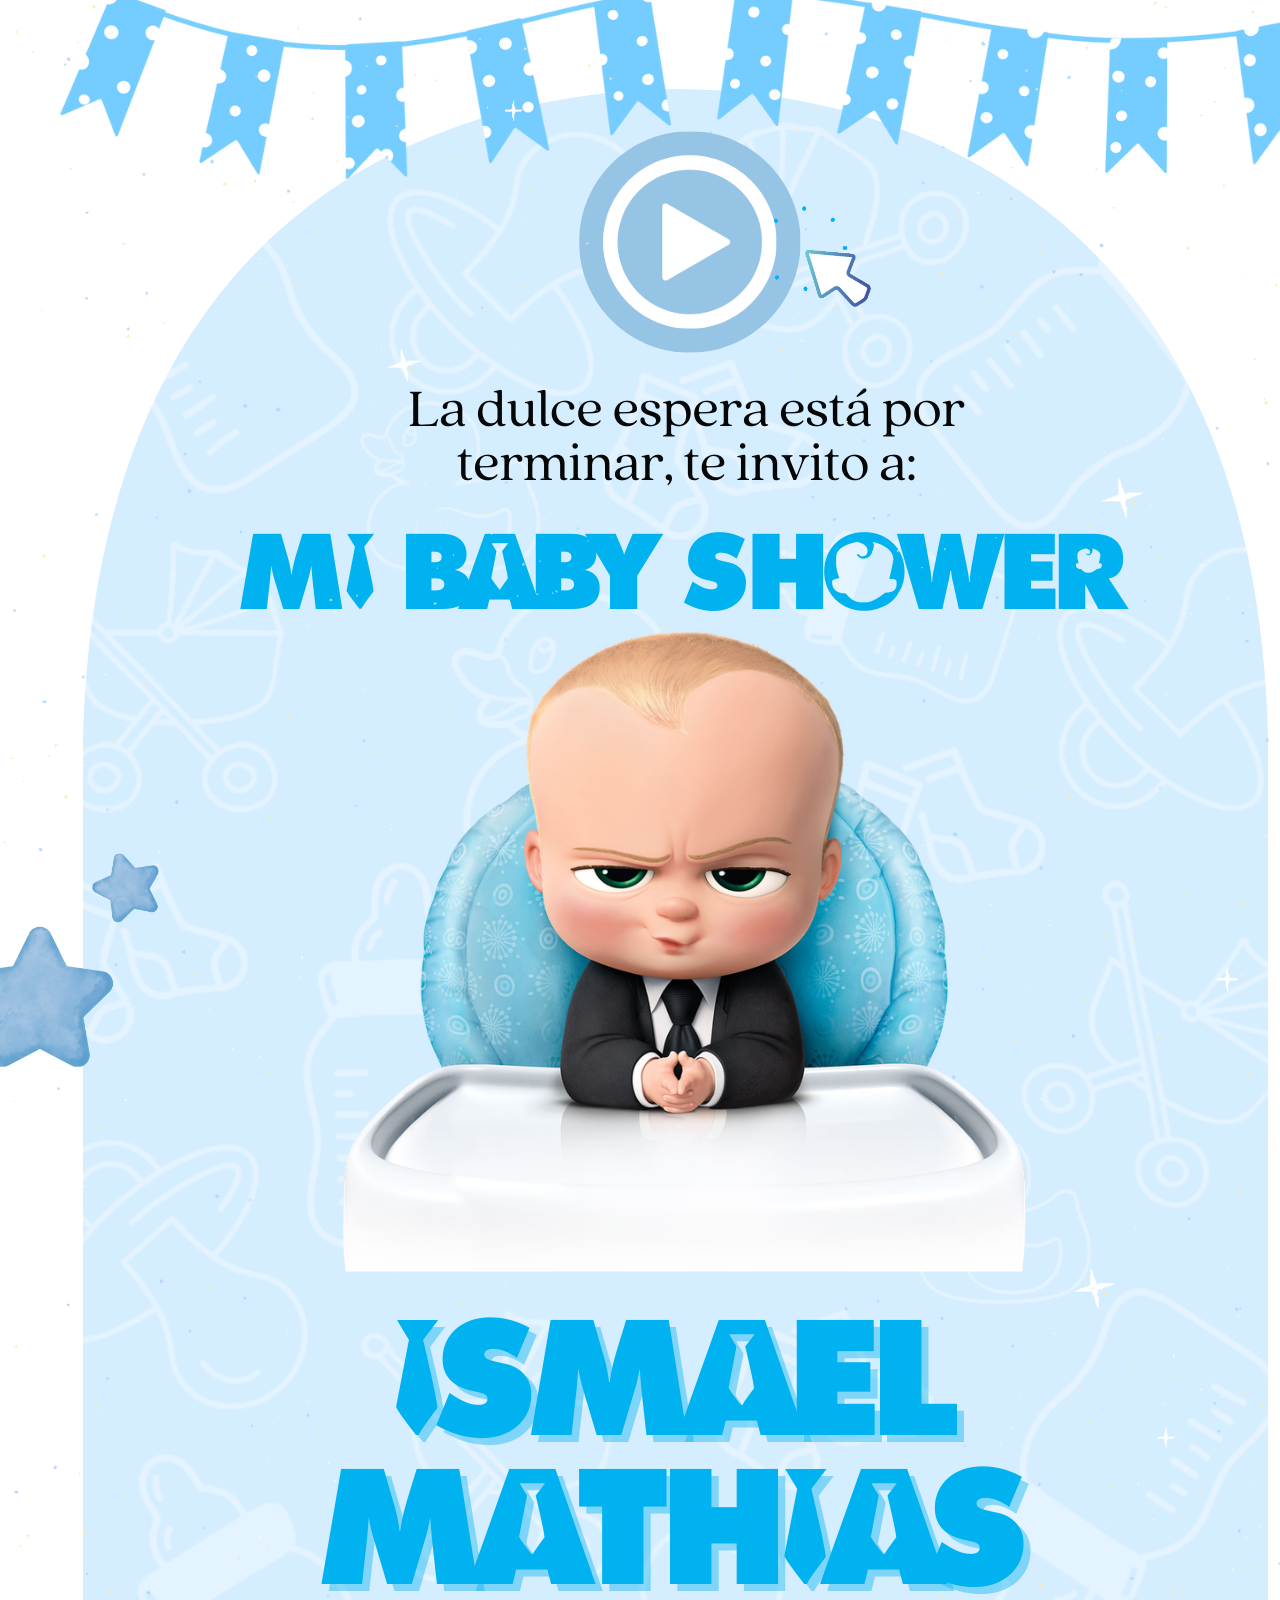
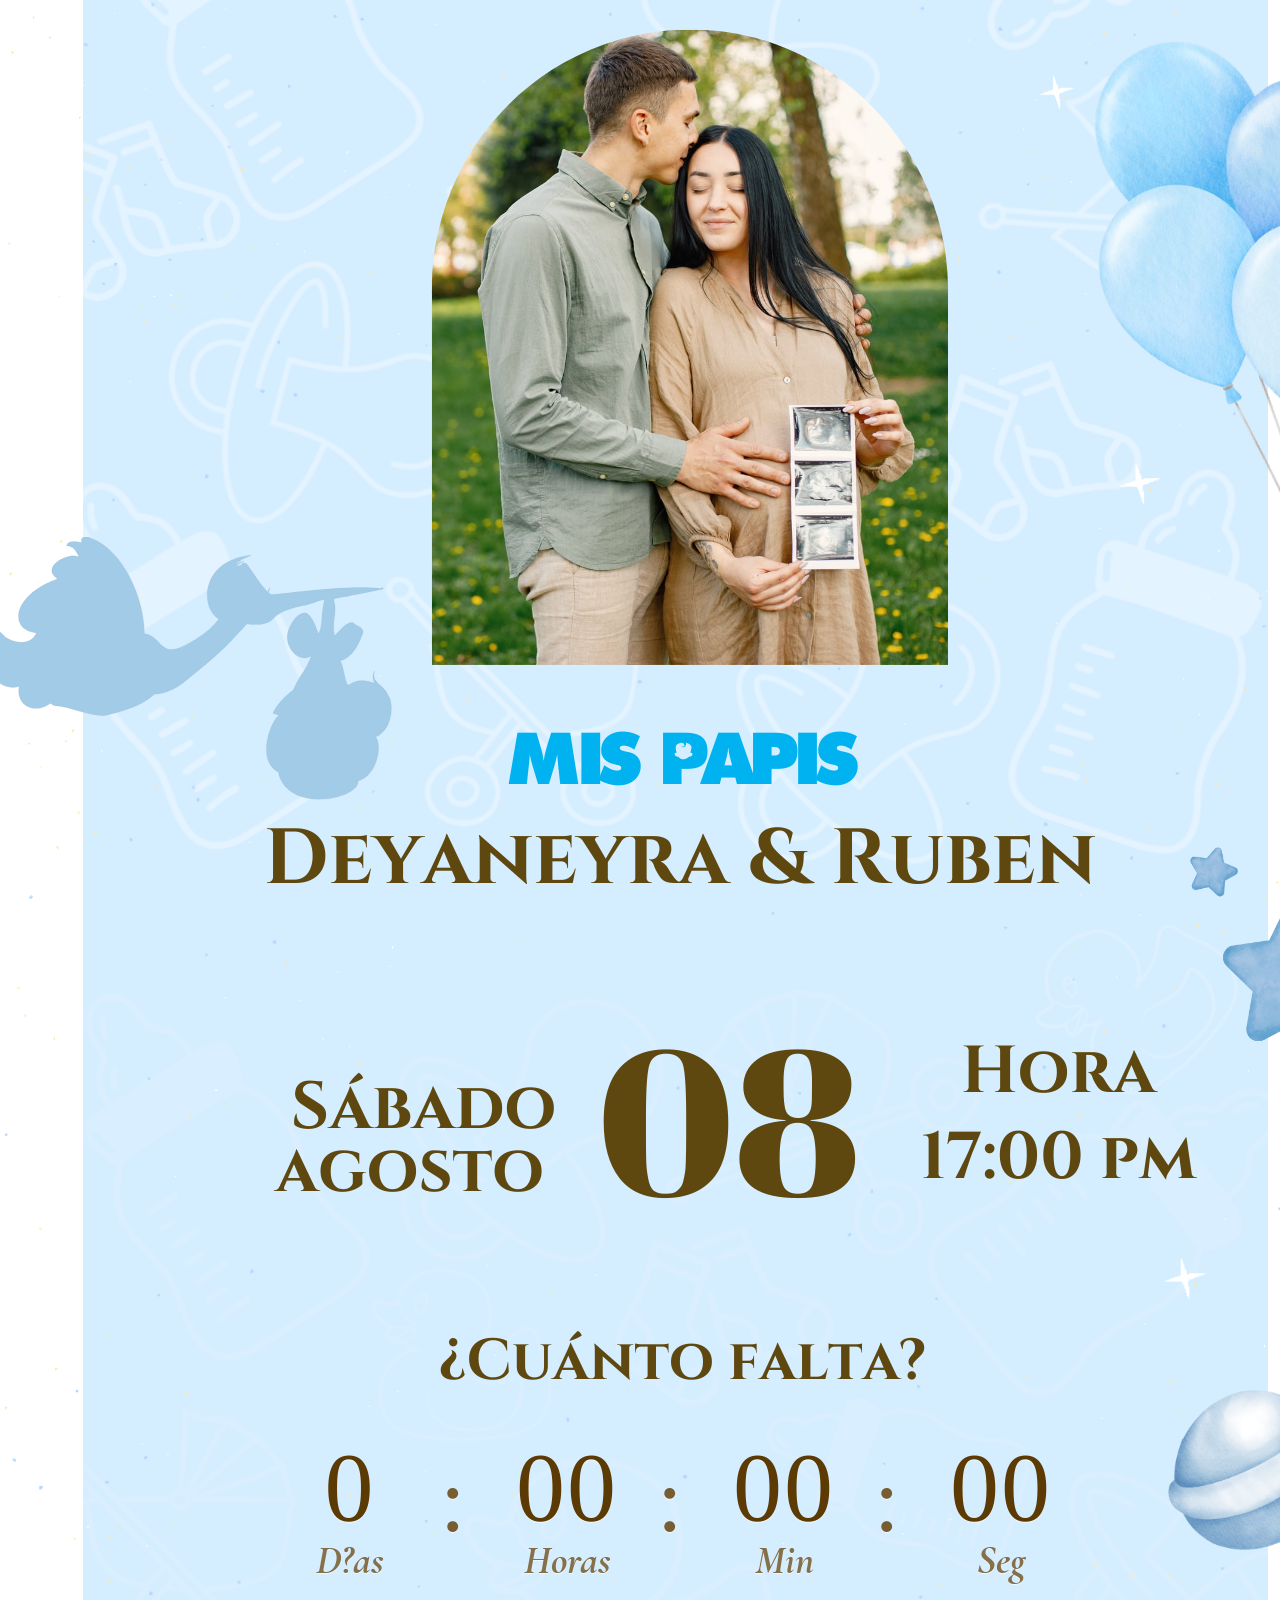
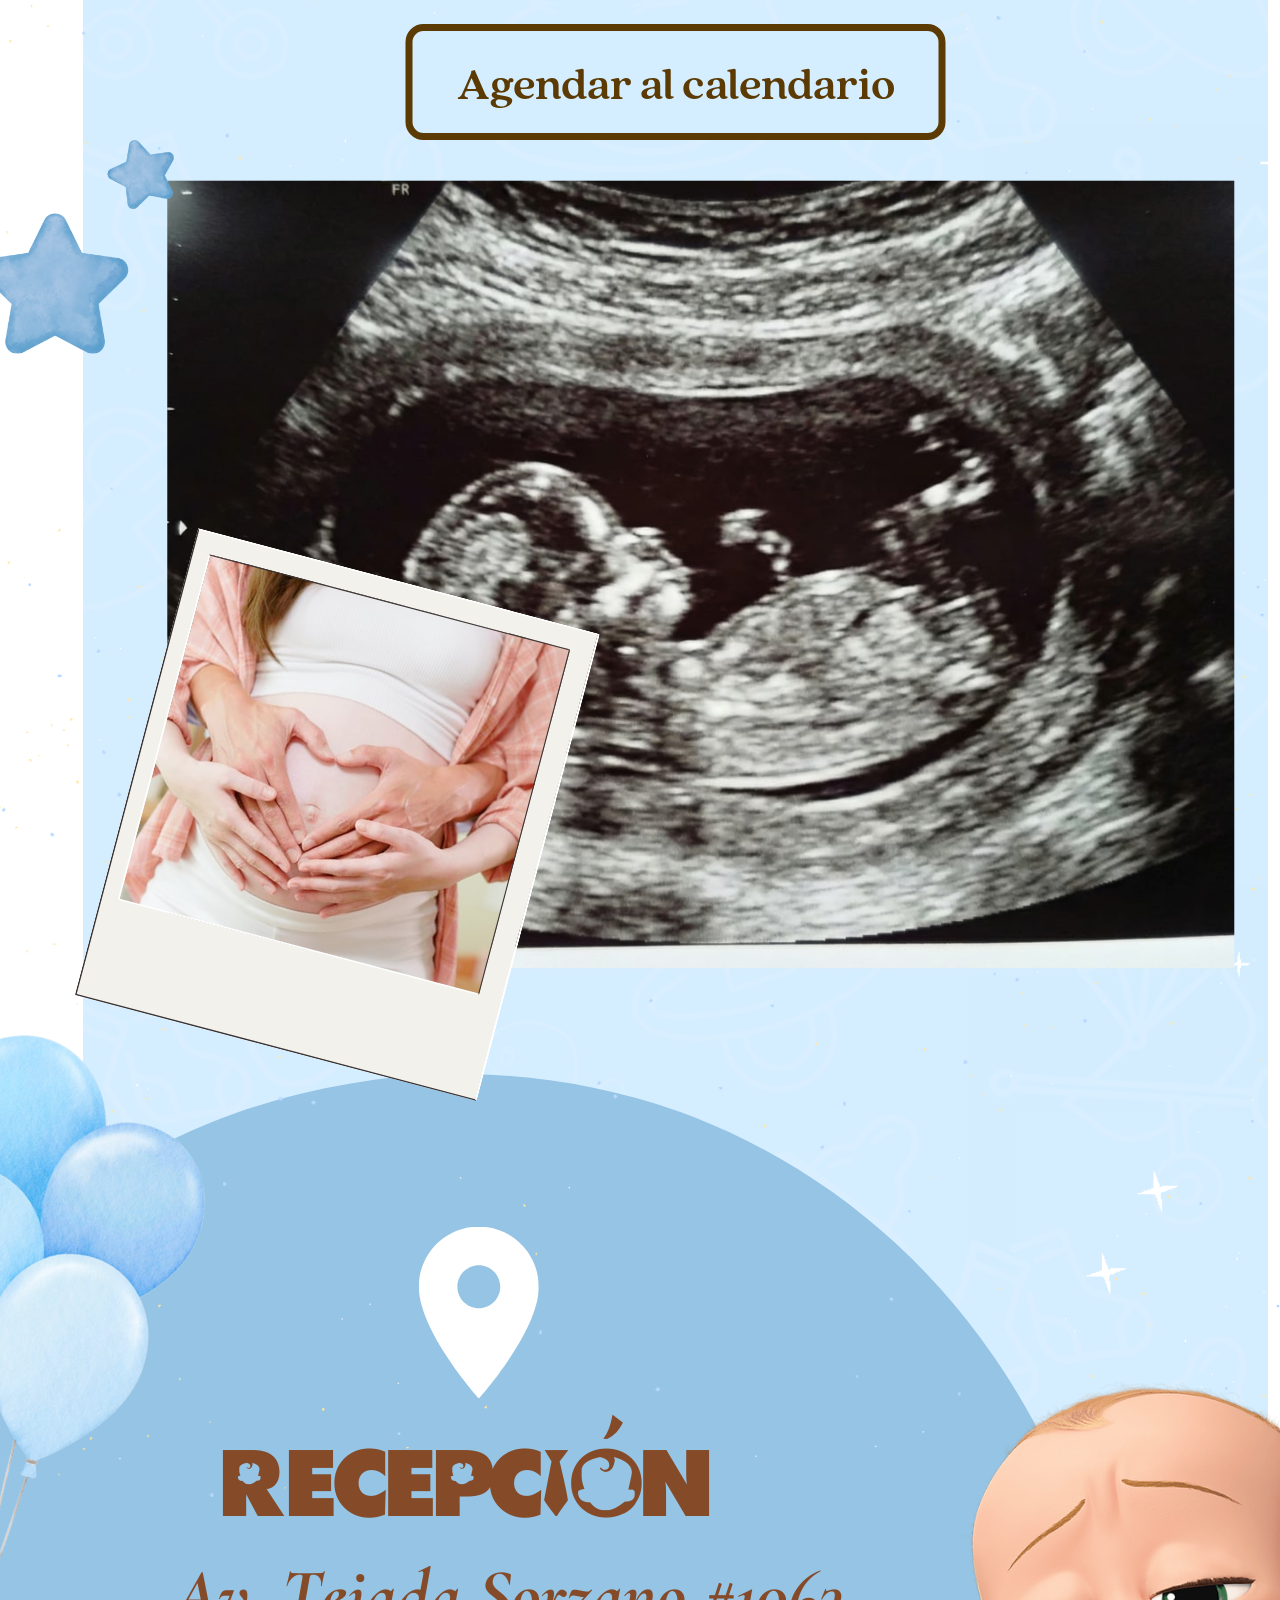
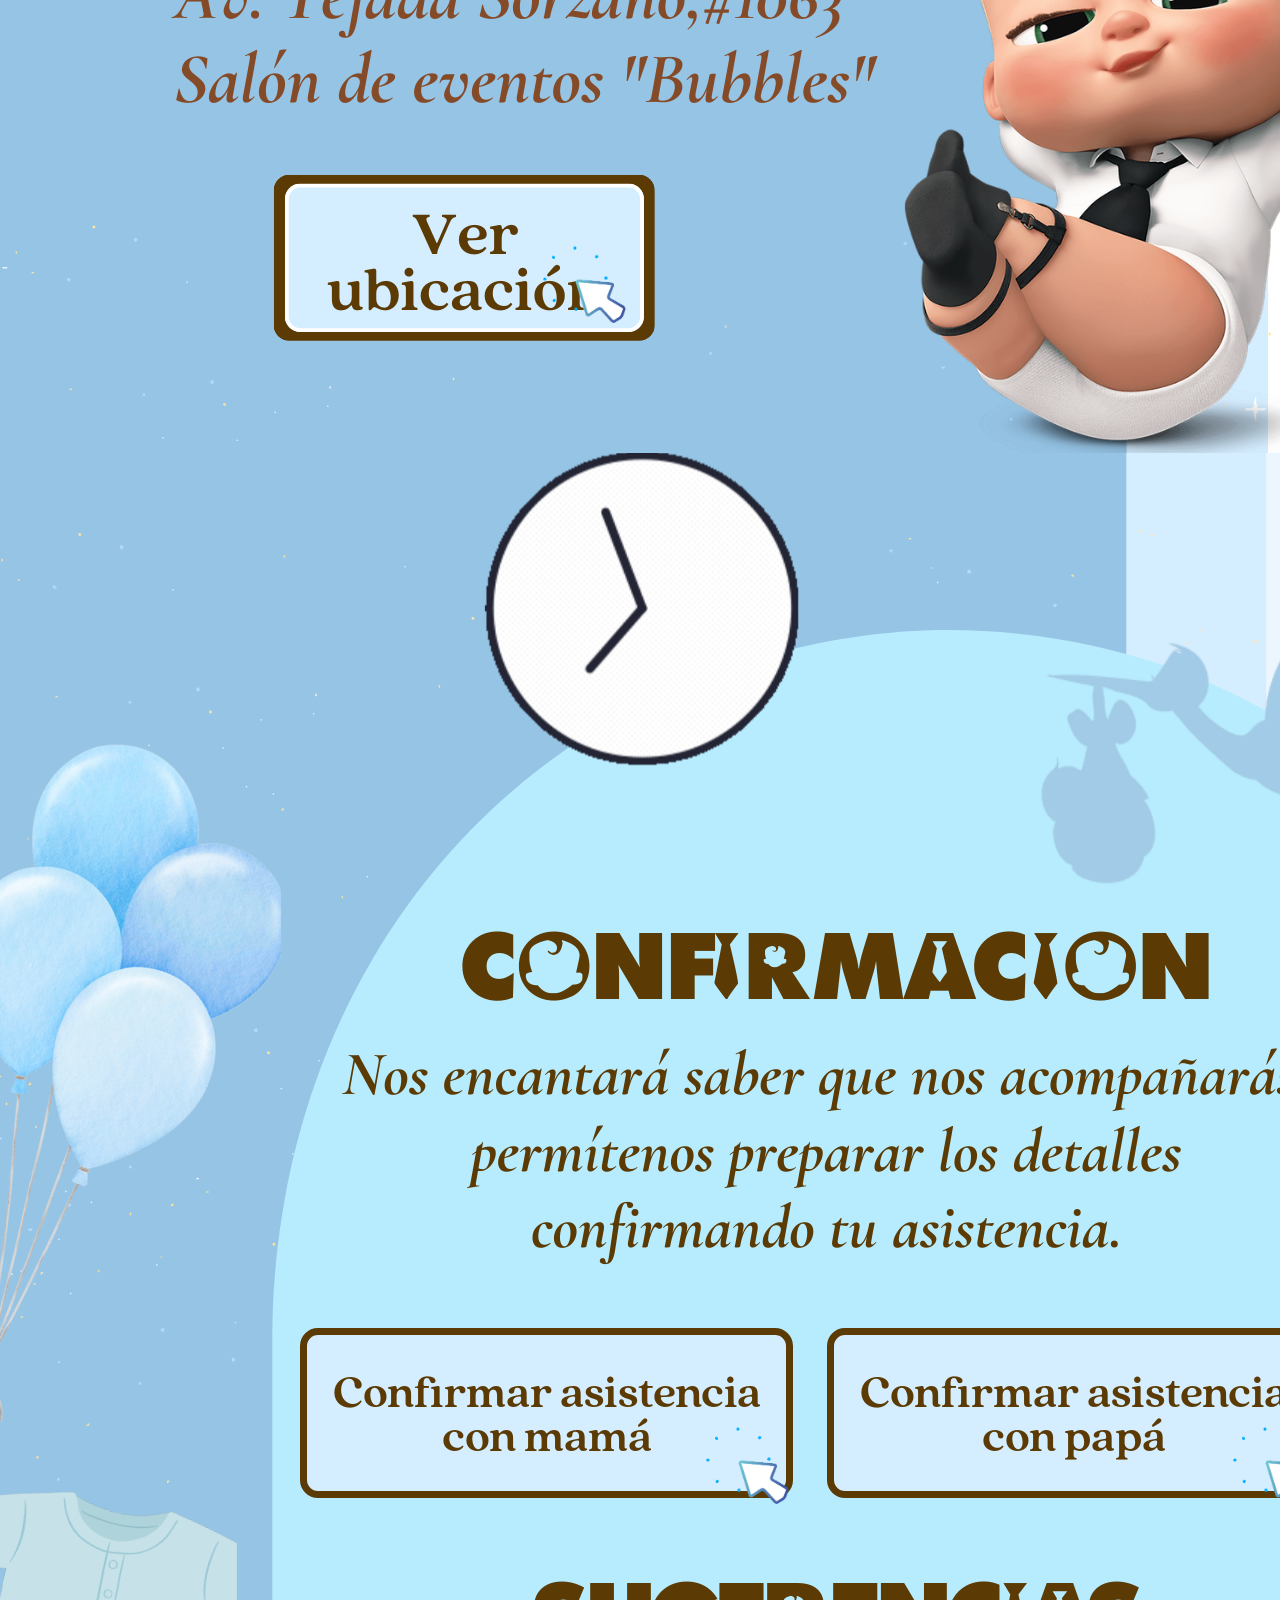
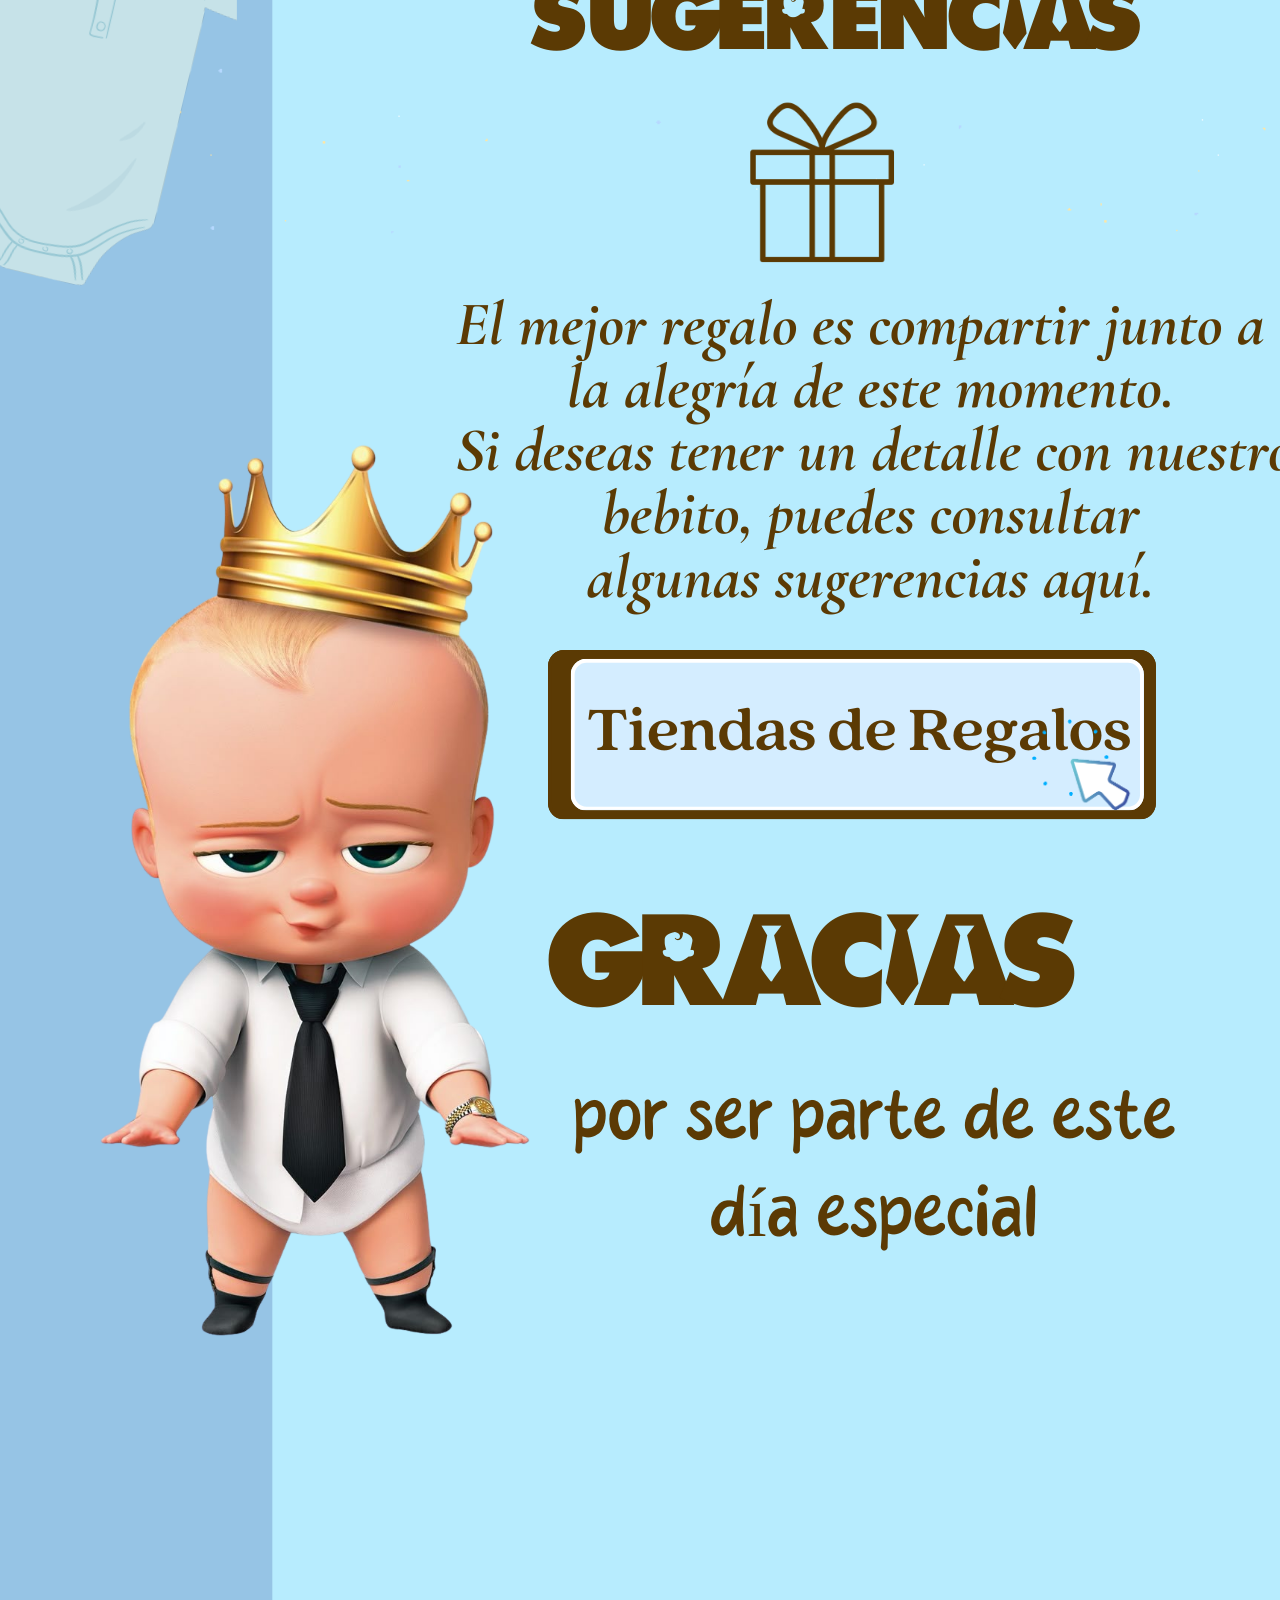
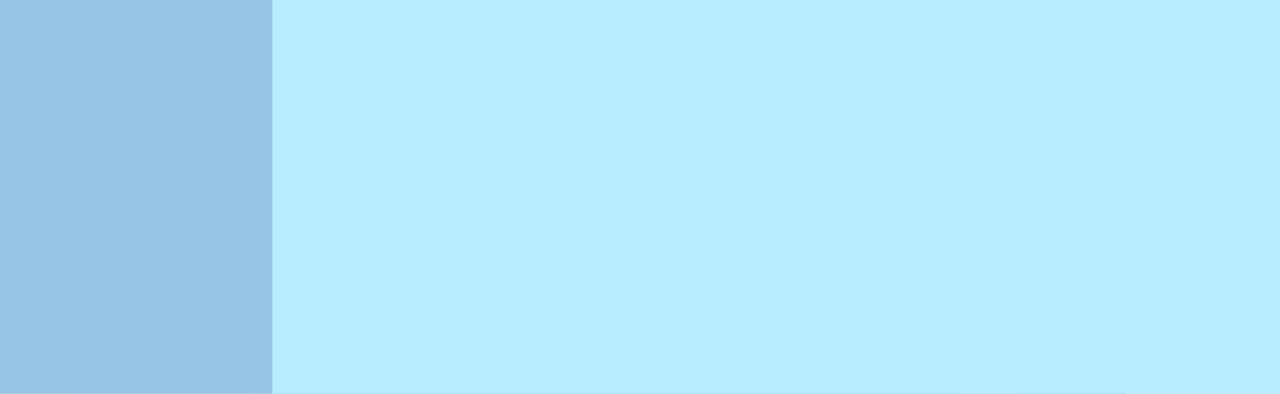
==== index.html @ edf03351 "Actualizados estilos textos botones" ====
﻿<!DOCTYPE html>
<html dir="ltr" lang="es-MX" class="theme light EHoceA">
<head>
<meta charset="utf-8">
<title>Boss Baby</title>
<meta name="app-name" content="export_website">
<meta name="viewport" content="width=device-width, initial-scale=1">
<link rel="stylesheet" href="assets/css/styles.css">
<meta property="og:title" content="Boss Baby">
<meta property="og:image" content="https://susideasinvitaciones.com/boss-baby/_assets/images/d9ab6fa669d43943933c5a5c1ba78932.jpg">
<meta property="og:type" content="website">
<meta name="description" content="Te invitamos a celebrar este día tan especial.">
<meta property="og:description" content="Te invitamos a celebrar este día tan especial.">
<meta name="twitter:description" content="Te invitamos a celebrar este día tan especial.">
<meta name="referrer" content="no-referrer">
<link rel="shortcut icon" href="assets/images/image-009-969f7c4d7a3e.png">
<link rel="canonical" href="https://susideasinvitaciones.com/boss-baby">
</head>
<body>
<div id="root"><div class="yIDCqA"><main class="_8OlyIw"><div class="_4KoDHA"><div class="ZRRuDw"><div style="height:100%;width:100%">
<div class="KYQZFA">
<section id="PBWlVyq09h8lh3jG" class="rGeu6w" data-scroll-ready="true" style="background-color:rgb(255,255,255)"><div><div class="_8jGYJw" style="width:1351px;height:5253.67px"><div class="fMSICA h517IA" aria-hidden="false"><div class="_5yhCRQ"><div class="onhyOQ" style="width:1351px;height:5253.67px;align-items:center"><div class="twbtjQ">
<div class="GDnEHQ" style="width:1351px;height:5253.67px;background-color:rgb(255,255,255)"><div class="o2Yl2g"><div class="_mXnjA" lang="es-MX" style="width:1351px;height:5253.67px">
<div class="_6t4CHA"><div class="a26Xuw"><div class="fbzKiw" style="background:rgb(255,255,255)"></div></div></div>
<div style="position:absolute;top:135.1px;left:135.1px;width:1080.8px;height:4983.47px"></div>
<div style="clip-path:polygon(82.6476px 89.041px,1268.35px 89.041px,1268.35px 5253.67px,82.6476px 5253.67px)"><div class="DF_utQ _0xkaeQ" style="width:1185.7px;height:7660.06px;transform:translate(82.6476px,89.041px)"><div class="DF_utQ" style="width:1185.7px;height:7660.06px"><div class="m1aeoQ" style="position:absolute;top:0px;left:0px;transform-origin:0px 0px;height:7660.06px;width:1185.7px;transform:scale(1)"><div class="hWv4NA" style="width:1185.7px;height:7660.06px;margin-left:0px;margin-top:0px">
<svg class="_7KaXww"><defs><clippath id="__id1"><path d="M85.37944615384616,6.588651050744303C98.46153846153847,2.610589638196932 113.42473846153847,0 128.06892307692308,0C142.71360000000004,0 156.80541538461537,2.2376507686997087 169.7915076923077,6.215720957105265C170.0681846153846,6.340074867609211 170.34436923076922,6.340074867609211 170.62055384615385,6.46434101953129C219.38904615384618,22.37668320416082 255.3092923076923,64.39505340863246 256,143.99812703992058L256,1653.8470078881498L0,1653.8470078881498L0,145.1186247447855C0.6907716923076923,64.14669662195205 36.05828923076923,22.128019262443868 85.37944615384616,6.588651050744303Z"></path></clippath></defs></svg><div class="bFnJ2A" style="clip-path:url(#__id1);background:rgb(212,237,255);width:256px;height:1653.85px;transform:scale(4.63166,4.63166);transform-origin:0px 0px"></div>
</div></div></div></div></div>
<div style="clip-path:polygon(1.42109e-14px 3975.83px,1351px 3975.83px,1351px 4783.08px,1.42109e-14px 4783.08px)"><div class="DF_utQ _0xkaeQ" style="width:1441.51px;height:807.246px;transform:translate(-82.5327px,3975.83px)"><div class="DF_utQ" style="width:1441.51px;height:807.246px"><div class="Zp7NQw">
<div class="a26Xuw"><div class="PcHy7w"><div class="uk_25A Ty61NA"><div class="Izwocg" style="width:1441.51px;height:807.246px;transform:translate(1.13687e-13px,-5.68434e-14px) rotate(0deg)"><div class="jXCxjw"><img class="paNqSg" draggable="false" src="assets/images/image-010-606794bbbd23.gif" data-animated-src="assets/images/image-010-606794bbbd23.gif"></div></div></div></div></div>
<div style="position:absolute;top:0px;left:0px;transform-origin:0px 0px;height:807.246px;width:1441.51px;pointer-events:none;transform:scale(1)"></div>
</div></div></div></div>
<div style="clip-path:polygon(0px 3174.56px,1351px 3174.56px,1351px 3981.81px,0px 3981.81px)"><div class="DF_utQ _0xkaeQ" style="width:1441.51px;height:807.246px;transform:translate(-50.8956px,3174.56px)"><div class="DF_utQ" style="width:1441.51px;height:807.246px"><div class="Zp7NQw">
<div class="a26Xuw"><div class="PcHy7w"><div class="uk_25A Ty61NA"><div class="Izwocg" style="width:1441.51px;height:807.246px;transform:translate(1.13687e-13px,-5.68434e-14px) rotate(0deg)"><div class="jXCxjw"><img class="paNqSg" draggable="false" src="assets/images/image-010-606794bbbd23.gif" data-animated-src="assets/images/image-010-606794bbbd23.gif"></div></div></div></div></div>
<div style="position:absolute;top:0px;left:0px;transform-origin:0px 0px;height:807.246px;width:1441.51px;pointer-events:none;transform:scale(1)"></div>
</div></div></div></div>
<div style="clip-path:polygon(1.56763e-13px 2380.94px,1351px 2380.94px,1351px 3188.18px,1.56763e-13px 3188.18px)"><div class="DF_utQ _0xkaeQ" style="width:1441.51px;height:807.246px;transform:translate(-3.64381px,2380.94px)"><div class="DF_utQ" style="width:1441.51px;height:807.246px"><div class="Zp7NQw">
<div class="a26Xuw"><div class="PcHy7w"><div class="uk_25A Ty61NA"><div class="Izwocg" style="width:1441.51px;height:807.246px;transform:translate(1.13687e-13px,-5.68434e-14px) rotate(0deg)"><div class="jXCxjw"><img class="paNqSg" draggable="false" src="assets/images/image-010-606794bbbd23.gif" data-animated-src="assets/images/image-010-606794bbbd23.gif"></div></div></div></div></div>
<div style="position:absolute;top:0px;left:0px;transform-origin:0px 0px;height:807.246px;width:1441.51px;pointer-events:none;transform:scale(1)"></div>
</div></div></div></div>
<div style="clip-path:polygon(0px 1585.9px,1351px 1585.9px,1351px 2393.14px,0px 2393.14px)"><div class="DF_utQ _0xkaeQ" style="width:1441.51px;height:807.246px;transform:translate(-48.8988px,1585.9px)"><div class="DF_utQ" style="width:1441.51px;height:807.246px"><div class="Zp7NQw">
<div class="a26Xuw"><div class="PcHy7w"><div class="uk_25A Ty61NA"><div class="Izwocg" style="width:1441.51px;height:807.246px;transform:translate(1.13687e-13px,-5.68434e-14px) rotate(0deg)"><div class="jXCxjw"><img class="paNqSg" draggable="false" src="assets/images/image-010-606794bbbd23.gif" data-animated-src="assets/images/image-010-606794bbbd23.gif"></div></div></div></div></div>
<div style="position:absolute;top:0px;left:0px;transform-origin:0px 0px;height:807.246px;width:1441.51px;pointer-events:none;transform:scale(1)"></div>
</div></div></div></div>
<div style="clip-path:polygon(8.52651e-14px 790.858px,1347.36px 790.858px,1347.36px 1598.1px,8.52651e-14px 1598.1px)"><div class="DF_utQ _0xkaeQ" style="width:1441.51px;height:807.246px;transform:translate(-94.1538px,790.858px)"><div class="DF_utQ" style="width:1441.51px;height:807.246px"><div class="Zp7NQw">
<div class="a26Xuw"><div class="PcHy7w"><div class="uk_25A Ty61NA"><div class="Izwocg" style="width:1441.51px;height:807.246px;transform:translate(1.13687e-13px,-5.68434e-14px) rotate(0deg)"><div class="jXCxjw"><img class="paNqSg" draggable="false" src="assets/images/image-010-606794bbbd23.gif" data-animated-src="assets/images/image-010-606794bbbd23.gif"></div></div></div></div></div>
<div style="position:absolute;top:0px;left:0px;transform-origin:0px 0px;height:807.246px;width:1441.51px;pointer-events:none;transform:scale(1)"></div>
</div></div></div></div>
<div style="clip-path:polygon(-1.42109e-14px 0.505324px,1351px 0.505324px,1351px 807.751px,-1.42109e-14px 807.751px)"><div class="DF_utQ _0xkaeQ" style="width:1441.51px;height:807.246px;transform:translate(-66.098px,0.505324px)"><div class="DF_utQ" style="width:1441.51px;height:807.246px"><div class="Zp7NQw">
<div class="a26Xuw"><div class="PcHy7w"><div class="uk_25A Ty61NA"><div class="Izwocg" style="width:1441.51px;height:807.246px;transform:translate(1.13687e-13px,-5.68434e-14px) rotate(0deg)"><div class="jXCxjw"><img class="paNqSg" draggable="false" src="assets/images/image-010-606794bbbd23.gif" data-animated-src="assets/images/image-010-606794bbbd23.gif"></div></div></div></div></div>
<div style="position:absolute;top:0px;left:0px;transform-origin:0px 0px;height:807.246px;width:1441.51px;pointer-events:none;transform:scale(1)"></div>
</div></div></div></div>
<div class="DF_utQ _0xkaeQ" style="width:1351px;height:2466.83px;transform:translate(7.97728px,2466.83px)"><div style="width:1351px;height:2466.83px;transform:scale(1,1);transform-origin:0px 0px">
<div class="DF_utQ _0xkaeQ" style="width:182.046px;height:174.536px;transform:translate(1035.44px,38.8026px) rotate(-45deg);opacity:0.19"><div class="Zp7NQw">
<div class="a26Xuw"><div class="PcHy7w"><div class="uk_25A Ty61NA"><div class="Izwocg" style="width:182.046px;height:174.536px;transform:translate(0px,0px) rotate(0deg)"><img class="Dt3KRw" width="800" height="767" draggable="false" src="assets/images/image-011-1664e8762363.png"></div></div></div></div>
<div style="position:absolute;top:0px;left:0px;transform-origin:0px 0px;height:174.536px;width:182.046px;pointer-events:none;transform:scale(1)"></div>
</div></div>
<div class="DF_utQ _0xkaeQ" style="width:200.525px;height:384.7px;transform:translate(1054.46px,2058.47px) rotate(18.1403deg);opacity:0.133"><div class="Zp7NQw">
<div class="a26Xuw"><div class="PcHy7w"><div class="uk_25A Ty61NA"><div class="Izwocg" style="width:200.525px;height:384.7px;transform:translate(-1.42109e-14px,-2.84217e-14px) rotate(0deg)"><img class="Dt3KRw" width="417" height="800" draggable="false" src="assets/images/image-012-ac7c0cfb6f5e.png"></div></div></div></div>
<div style="position:absolute;top:0px;left:0px;transform-origin:0px 0px;height:384.7px;width:200.525px;pointer-events:none;transform:scale(1)"></div>
</div></div>
<div class="DF_utQ _0xkaeQ" style="width:200.525px;height:384.7px;transform:translate(88.1602px,102.681px) rotate(-32.7722deg);opacity:0.133"><div class="Zp7NQw">
<div class="a26Xuw"><div class="PcHy7w"><div class="uk_25A Ty61NA"><div class="Izwocg" style="width:200.525px;height:384.7px;transform:translate(-1.42109e-14px,-2.84217e-14px) rotate(0deg)"><img class="Dt3KRw" width="417" height="800" draggable="false" src="assets/images/image-012-ac7c0cfb6f5e.png"></div></div></div></div>
<div style="position:absolute;top:0px;left:0px;transform-origin:0px 0px;height:384.7px;width:200.525px;pointer-events:none;transform:scale(1)"></div>
</div></div>
<div class="DF_utQ _0xkaeQ" style="width:200.525px;height:384.7px;transform:translate(88.1602px,2058.47px) rotate(-32.7722deg);opacity:0.133"><div class="Zp7NQw">
<div class="a26Xuw"><div class="PcHy7w"><div class="uk_25A Ty61NA"><div class="Izwocg" style="width:200.525px;height:384.7px;transform:translate(-1.42109e-14px,-2.84217e-14px) rotate(0deg)"><img class="Dt3KRw" width="417" height="800" draggable="false" src="assets/images/image-012-ac7c0cfb6f5e.png"></div></div></div></div>
<div style="position:absolute;top:0px;left:0px;transform-origin:0px 0px;height:384.7px;width:200.525px;pointer-events:none;transform:scale(1)"></div>
</div></div>
<div class="DF_utQ _0xkaeQ" style="width:200.525px;height:384.7px;transform:translate(1012.95px,154.484px) rotate(51.1576deg);opacity:0.133"><div class="Zp7NQw">
<div class="a26Xuw"><div class="PcHy7w"><div class="uk_25A Ty61NA"><div class="Izwocg" style="width:200.525px;height:384.7px;transform:translate(-1.42109e-14px,-2.84217e-14px) rotate(0deg)"><img class="Dt3KRw" width="417" height="800" draggable="false" src="assets/images/image-012-ac7c0cfb6f5e.png"></div></div></div></div>
<div style="position:absolute;top:0px;left:0px;transform-origin:0px 0px;height:384.7px;width:200.525px;pointer-events:none;transform:scale(1)"></div>
</div></div>
<div class="DF_utQ _0xkaeQ" style="width:200.525px;height:384.7px;transform:translate(153.343px,1430.25px) rotate(-32.7722deg);opacity:0.133"><div class="Zp7NQw">
<div class="a26Xuw"><div class="PcHy7w"><div class="uk_25A Ty61NA"><div class="Izwocg" style="width:200.525px;height:384.7px;transform:translate(-1.42109e-14px,-2.84217e-14px) rotate(0deg)"><img class="Dt3KRw" width="417" height="800" draggable="false" src="assets/images/image-012-ac7c0cfb6f5e.png"></div></div></div></div>
<div style="position:absolute;top:0px;left:0px;transform-origin:0px 0px;height:384.7px;width:200.525px;pointer-events:none;transform:scale(1)"></div>
</div></div>
<div class="DF_utQ _0xkaeQ" style="width:137.551px;height:263.886px;transform:translate(814.178px,474.5px) rotate(-72.3529deg);opacity:0.133"><div class="Zp7NQw">
<div class="a26Xuw"><div class="PcHy7w"><div class="uk_25A Ty61NA"><div class="Izwocg" style="width:137.551px;height:263.886px;transform:translate(-1.42109e-14px,-2.84217e-14px) rotate(0deg)"><img class="Dt3KRw" width="417" height="800" draggable="false" src="assets/images/image-013-211528eb8c08.png"></div></div></div></div>
<div style="position:absolute;top:0px;left:0px;transform-origin:0px 0px;height:263.886px;width:137.551px;pointer-events:none;transform:scale(1)"></div>
</div></div>
<div class="DF_utQ _0xkaeQ" style="width:200.525px;height:384.7px;transform:translate(680.172px,1809.93px) rotate(37.0346deg);opacity:0.133"><div class="Zp7NQw">
<div class="a26Xuw"><div class="PcHy7w"><div class="uk_25A Ty61NA"><div class="Izwocg" style="width:200.525px;height:384.7px;transform:translate(-1.42109e-14px,-2.84217e-14px) rotate(0deg)"><img class="Dt3KRw" width="417" height="800" draggable="false" src="assets/images/image-012-ac7c0cfb6f5e.png"></div></div></div></div>
<div style="position:absolute;top:0px;left:0px;transform-origin:0px 0px;height:384.7px;width:200.525px;pointer-events:none;transform:scale(1)"></div>
</div></div>
<div class="DF_utQ _0xkaeQ" style="width:200.525px;height:384.7px;transform:translate(1012.95px,1296.58px) rotate(-146.695deg);opacity:0.133"><div class="Zp7NQw">
<div class="a26Xuw"><div class="PcHy7w"><div class="uk_25A Ty61NA"><div class="Izwocg" style="width:200.525px;height:384.7px;transform:translate(-1.42109e-14px,-2.84217e-14px) rotate(0deg)"><img class="Dt3KRw" width="417" height="800" draggable="false" src="assets/images/image-012-ac7c0cfb6f5e.png"></div></div></div></div>
<div style="position:absolute;top:0px;left:0px;transform-origin:0px 0px;height:384.7px;width:200.525px;pointer-events:none;transform:scale(1)"></div>
</div></div>
<div class="DF_utQ _0xkaeQ" style="width:200.525px;height:384.7px;transform:translate(304.168px,861.931px) rotate(-1.94373deg);opacity:0.133"><div class="Zp7NQw">
<div class="a26Xuw"><div class="PcHy7w"><div class="uk_25A Ty61NA"><div class="Izwocg" style="width:200.525px;height:384.7px;transform:translate(-1.42109e-14px,-2.84217e-14px) rotate(0deg)"><img class="Dt3KRw" width="417" height="800" draggable="false" src="assets/images/image-012-ac7c0cfb6f5e.png"></div></div></div></div>
<div style="position:absolute;top:0px;left:0px;transform-origin:0px 0px;height:384.7px;width:200.525px;pointer-events:none;transform:scale(1)"></div>
</div></div>
<div class="DF_utQ _0xkaeQ" style="width:268.628px;height:268.628px;transform:translate(656.165px,922.608px) rotate(123.068deg);opacity:0.133"><div class="Zp7NQw">
<div class="a26Xuw"><div class="PcHy7w"><div class="uk_25A Ty61NA"><div class="Izwocg" style="width:268.628px;height:268.628px;transform:translate(0px,0px) rotate(0deg)"><img class="Dt3KRw" width="800" height="800" draggable="false" src="assets/images/image-014-af5746c7cd64.png"></div></div></div></div>
<div style="position:absolute;top:0px;left:0px;transform-origin:0px 0px;height:268.628px;width:268.628px;pointer-events:none;transform:scale(1)"></div>
</div></div>
<div class="DF_utQ _0xkaeQ" style="width:268.628px;height:268.628px;transform:translate(387.537px,130.829px);opacity:0.133"><div class="Zp7NQw">
<div class="a26Xuw"><div class="PcHy7w"><div class="uk_25A Ty61NA"><div class="Izwocg" style="width:268.628px;height:268.628px;transform:translate(0px,0px) rotate(0deg)"><img class="Dt3KRw" width="800" height="800" draggable="false" src="assets/images/image-014-af5746c7cd64.png"></div></div></div></div>
<div style="position:absolute;top:0px;left:0px;transform-origin:0px 0px;height:268.628px;width:268.628px;pointer-events:none;transform:scale(1)"></div>
</div></div>
<div class="DF_utQ _0xkaeQ" style="width:268.628px;height:268.628px;transform:translate(736.37px,2198.2px);opacity:0.133"><div class="Zp7NQw">
<div class="a26Xuw"><div class="PcHy7w"><div class="uk_25A Ty61NA"><div class="Izwocg" style="width:268.628px;height:268.628px;transform:translate(0px,0px) rotate(0deg)"><img class="Dt3KRw" width="800" height="800" draggable="false" src="assets/images/image-014-af5746c7cd64.png"></div></div></div></div>
<div style="position:absolute;top:0px;left:0px;transform-origin:0px 0px;height:268.628px;width:268.628px;pointer-events:none;transform:scale(1)"></div>
</div></div>
<div class="DF_utQ _0xkaeQ" style="width:268.628px;height:268.628px;transform:translate(607.679px,1536.43px) rotate(-61.8345deg);opacity:0.133"><div class="Zp7NQw">
<div class="a26Xuw"><div class="PcHy7w"><div class="uk_25A Ty61NA"><div class="Izwocg" style="width:268.628px;height:268.628px;transform:translate(0px,0px) rotate(0deg)"><img class="Dt3KRw" width="800" height="800" draggable="false" src="assets/images/image-014-af5746c7cd64.png"></div></div></div></div>
<div style="position:absolute;top:0px;left:0px;transform-origin:0px 0px;height:268.628px;width:268.628px;pointer-events:none;transform:scale(1)"></div>
</div></div>
<div class="DF_utQ _0xkaeQ" style="width:268.628px;height:268.628px;transform:translate(47.0828px,1138.61px) rotate(93.0814deg);opacity:0.133"><div class="Zp7NQw">
<div class="a26Xuw"><div class="PcHy7w"><div class="uk_25A Ty61NA"><div class="Izwocg" style="width:268.628px;height:268.628px;transform:translate(0px,0px) rotate(0deg)"><img class="Dt3KRw" width="800" height="800" draggable="false" src="assets/images/image-014-af5746c7cd64.png"></div></div></div></div>
<div style="position:absolute;top:0px;left:0px;transform-origin:0px 0px;height:268.628px;width:268.628px;pointer-events:none;transform:scale(1)"></div>
</div></div>
<div class="DF_utQ _0xkaeQ" style="width:268.628px;height:268.628px;transform:translate(193.381px,1867.96px) rotate(60.0146deg);opacity:0.133"><div class="Zp7NQw">
<div class="a26Xuw"><div class="PcHy7w"><div class="uk_25A Ty61NA"><div class="Izwocg" style="width:268.628px;height:268.628px;transform:translate(0px,0px) rotate(0deg)"><img class="Dt3KRw" width="800" height="800" draggable="false" src="assets/images/image-014-af5746c7cd64.png"></div></div></div></div>
<div style="position:absolute;top:0px;left:0px;transform-origin:0px 0px;height:268.628px;width:268.628px;pointer-events:none;transform:scale(1)"></div>
</div></div>
<div class="DF_utQ _0xkaeQ" style="width:268.628px;height:268.628px;transform:translate(1057.29px,545.564px);opacity:0.133"><div class="Zp7NQw">
<div class="a26Xuw"><div class="PcHy7w"><div class="uk_25A Ty61NA"><div class="Izwocg" style="width:268.628px;height:268.628px;transform:translate(0px,0px) rotate(0deg)"><img class="Dt3KRw" width="800" height="800" draggable="false" src="assets/images/image-014-af5746c7cd64.png"></div></div></div></div>
<div style="position:absolute;top:0px;left:0px;transform-origin:0px 0px;height:268.628px;width:268.628px;pointer-events:none;transform:scale(1)"></div>
</div></div>
<div class="DF_utQ _0xkaeQ" style="width:268.439px;height:274.267px;transform:translate(363.092px,1309.6px);opacity:0.133"><div class="Zp7NQw">
<div class="a26Xuw"><div class="PcHy7w"><div class="uk_25A Ty61NA"><div class="Izwocg" style="width:268.439px;height:274.267px;transform:translate(0px,0px) rotate(0deg)"><img class="Dt3KRw" width="783" height="800" draggable="false" src="assets/images/image-015-c5b7ea12f9d1.png"></div></div></div></div>
<div style="position:absolute;top:0px;left:0px;transform-origin:0px 0px;height:274.267px;width:268.439px;pointer-events:none;transform:scale(1)"></div>
</div></div>
<div class="DF_utQ _0xkaeQ" style="width:268.439px;height:274.267px;transform:translate(29.2631px,539.926px);opacity:0.133"><div class="Zp7NQw">
<div class="a26Xuw"><div class="PcHy7w"><div class="uk_25A Ty61NA"><div class="Izwocg" style="width:268.439px;height:274.267px;transform:translate(0px,0px) rotate(0deg)"><img class="Dt3KRw" width="783" height="800" draggable="false" src="assets/images/image-015-c5b7ea12f9d1.png"></div></div></div></div>
<div style="position:absolute;top:0px;left:0px;transform-origin:0px 0px;height:274.267px;width:268.439px;pointer-events:none;transform:scale(1)"></div>
</div></div>
<div class="DF_utQ _0xkaeQ" style="width:268.439px;height:274.267px;transform:translate(677.98px,121.13px) rotate(-65.3041deg);opacity:0.133"><div class="Zp7NQw">
<div class="a26Xuw"><div class="PcHy7w"><div class="uk_25A Ty61NA"><div class="Izwocg" style="width:268.439px;height:274.267px;transform:translate(0px,0px) rotate(0deg)"><img class="Dt3KRw" width="783" height="800" draggable="false" src="assets/images/image-015-c5b7ea12f9d1.png"></div></div></div></div>
<div style="position:absolute;top:0px;left:0px;transform-origin:0px 0px;height:274.267px;width:268.439px;pointer-events:none;transform:scale(1)"></div>
</div></div>
<div style="clip-path:polygon(976.323px 855.47px,1343.02px 855.47px,1343.02px 1231.84px,976.323px 1231.84px)"><div class="DF_utQ _0xkaeQ" style="width:268.439px;height:274.267px;transform:translate(1029.44px,906.523px) rotate(33.1161deg);opacity:0.133"><div class="DF_utQ" style="width:268.439px;height:274.267px"><div class="Zp7NQw">
<div class="a26Xuw"><div class="PcHy7w"><div class="uk_25A Ty61NA"><div class="Izwocg" style="width:268.439px;height:274.267px;transform:translate(0px,0px) rotate(0deg)"><img class="Dt3KRw" width="783" height="800" draggable="false" src="assets/images/image-015-c5b7ea12f9d1.png"></div></div></div></div>
<div style="position:absolute;top:0px;left:0px;transform-origin:0px 0px;height:274.267px;width:268.439px;pointer-events:none;transform:scale(1)"></div>
</div></div></div></div>
<div style="clip-path:polygon(959.92px 1618.7px,1343.02px 1618.7px,1343.02px 2002.28px,959.92px 2002.28px)"><div class="DF_utQ _0xkaeQ" style="width:268.439px;height:274.267px;transform:translate(1017.31px,1673.36px) rotate(-42.5405deg);opacity:0.133"><div class="DF_utQ" style="width:268.439px;height:274.267px"><div class="Zp7NQw">
<div class="a26Xuw"><div class="PcHy7w"><div class="uk_25A Ty61NA"><div class="Izwocg" style="width:268.439px;height:274.267px;transform:translate(0px,0px) rotate(0deg)"><img class="Dt3KRw" width="783" height="800" draggable="false" src="assets/images/image-015-c5b7ea12f9d1.png"></div></div></div></div>
<div style="position:absolute;top:0px;left:0px;transform-origin:0px 0px;height:274.267px;width:268.439px;pointer-events:none;transform:scale(1)"></div>
</div></div></div></div>
<div class="DF_utQ _0xkaeQ" style="width:268.439px;height:274.267px;transform:translate(387.726px,2153.62px);opacity:0.133"><div class="Zp7NQw">
<div class="a26Xuw"><div class="PcHy7w"><div class="uk_25A Ty61NA"><div class="Izwocg" style="width:268.439px;height:274.267px;transform:translate(0px,0px) rotate(0deg)"><img class="Dt3KRw" width="783" height="800" draggable="false" src="assets/images/image-015-c5b7ea12f9d1.png"></div></div></div></div>
<div style="position:absolute;top:0px;left:0px;transform-origin:0px 0px;height:274.267px;width:268.439px;pointer-events:none;transform:scale(1)"></div>
</div></div>
<div class="DF_utQ _0xkaeQ" style="width:223.288px;height:180.584px;transform:translate(716.911px,1309.6px);opacity:0.133"><div class="Zp7NQw">
<div class="a26Xuw"><div class="PcHy7w"><div class="uk_25A Ty61NA"><div class="Izwocg" style="width:223.288px;height:180.584px;transform:translate(0px,0px) rotate(0deg)"><img class="Dt3KRw" width="800" height="647" draggable="false" src="assets/images/image-016-e84ec2087653.png"></div></div></div></div>
<div style="position:absolute;top:0px;left:0px;transform-origin:0px 0px;height:180.584px;width:223.288px;pointer-events:none;transform:scale(1)"></div>
</div></div>
<div class="DF_utQ _0xkaeQ" style="width:223.288px;height:180.584px;transform:translate(22.6703px,1720.2px);opacity:0.133"><div class="Zp7NQw">
<div class="a26Xuw"><div class="PcHy7w"><div class="uk_25A Ty61NA"><div class="Izwocg" style="width:223.288px;height:180.584px;transform:translate(0px,0px) rotate(0deg)"><img class="Dt3KRw" width="800" height="647" draggable="false" src="assets/images/image-016-e84ec2087653.png"></div></div></div></div>
<div style="position:absolute;top:0px;left:0px;transform-origin:0px 0px;height:180.584px;width:223.288px;pointer-events:none;transform:scale(1)"></div>
</div></div>
<div class="DF_utQ _0xkaeQ" style="width:223.288px;height:180.584px;transform:translate(604.634px,359.342px);opacity:0.133"><div class="Zp7NQw">
<div class="a26Xuw"><div class="PcHy7w"><div class="uk_25A Ty61NA"><div class="Izwocg" style="width:223.288px;height:180.584px;transform:translate(0px,0px) rotate(0deg)"><img class="Dt3KRw" width="800" height="647" draggable="false" src="assets/images/image-016-e84ec2087653.png"></div></div></div></div>
<div style="position:absolute;top:0px;left:0px;transform-origin:0px 0px;height:180.584px;width:223.288px;pointer-events:none;transform:scale(1)"></div>
</div></div>
<div class="DF_utQ _0xkaeQ" style="width:223.288px;height:180.584px;transform:translate(923.801px,1960.75px);opacity:0.133"><div class="Zp7NQw">
<div class="a26Xuw"><div class="PcHy7w"><div class="uk_25A Ty61NA"><div class="Izwocg" style="width:223.288px;height:180.584px;transform:translate(0px,0px) rotate(0deg)"><img class="Dt3KRw" width="800" height="647" draggable="false" src="assets/images/image-016-e84ec2087653.png"></div></div></div></div>
<div style="position:absolute;top:0px;left:0px;transform-origin:0px 0px;height:180.584px;width:223.288px;pointer-events:none;transform:scale(1)"></div>
</div></div>
<div class="DF_utQ _0xkaeQ" style="width:223.288px;height:180.584px;transform:translate(30.318px,863.073px);opacity:0.133"><div class="Zp7NQw">
<div class="a26Xuw"><div class="PcHy7w"><div class="uk_25A Ty61NA"><div class="Izwocg" style="width:223.288px;height:180.584px;transform:translate(0px,0px) rotate(0deg)"><img class="Dt3KRw" width="800" height="647" draggable="false" src="assets/images/image-016-e84ec2087653.png"></div></div></div></div>
<div style="position:absolute;top:0px;left:0px;transform-origin:0px 0px;height:180.584px;width:223.288px;pointer-events:none;transform:scale(1)"></div>
</div></div>
<div class="DF_utQ _0xkaeQ" style="width:223.288px;height:180.584px;transform:translate(827.922px,746.803px);opacity:0.133"><div class="Zp7NQw">
<div class="a26Xuw"><div class="PcHy7w"><div class="uk_25A Ty61NA"><div class="Izwocg" style="width:223.288px;height:180.584px;transform:translate(0px,0px) rotate(0deg)"><img class="Dt3KRw" width="800" height="647" draggable="false" src="assets/images/image-016-e84ec2087653.png"></div></div></div></div>
<div style="position:absolute;top:0px;left:0px;transform-origin:0px 0px;height:180.584px;width:223.288px;pointer-events:none;transform:scale(1)"></div>
</div></div>
<div class="DF_utQ _0xkaeQ" style="width:182.046px;height:174.536px;transform:translate(913.975px,1128.86px);opacity:0.133"><div class="Zp7NQw">
<div class="a26Xuw"><div class="PcHy7w"><div class="uk_25A Ty61NA"><div class="Izwocg" style="width:182.046px;height:174.536px;transform:translate(0px,0px) rotate(0deg)"><img class="Dt3KRw" width="800" height="767" draggable="false" src="assets/images/image-011-1664e8762363.png"></div></div></div></div>
<div style="position:absolute;top:0px;left:0px;transform-origin:0px 0px;height:174.536px;width:182.046px;pointer-events:none;transform:scale(1)"></div>
</div></div>
<div class="DF_utQ _0xkaeQ" style="width:332.179px;height:318.477px;transform:translate(454.115px,587.565px);opacity:0.133"><div class="Zp7NQw">
<div class="a26Xuw"><div class="PcHy7w"><div class="uk_25A Ty61NA"><div class="Izwocg" style="width:332.179px;height:318.477px;transform:translate(0px,0px) rotate(0deg)"><img class="Dt3KRw" width="800" height="767" draggable="false" src="assets/images/image-017-812dc808758f.png"></div></div></div></div>
<div style="position:absolute;top:0px;left:0px;transform-origin:0px 0px;height:318.477px;width:332.179px;pointer-events:none;transform:scale(1)"></div>
</div></div>
<div class="DF_utQ _0xkaeQ" style="width:182.046px;height:174.536px;transform:translate(363.092px,399.457px);opacity:0.133"><div class="Zp7NQw">
<div class="a26Xuw"><div class="PcHy7w"><div class="uk_25A Ty61NA"><div class="Izwocg" style="width:182.046px;height:174.536px;transform:translate(0px,0px) rotate(0deg)"><img class="Dt3KRw" width="800" height="767" draggable="false" src="assets/images/image-018-4adcd2c00c77.png"></div></div></div></div>
<div style="position:absolute;top:0px;left:0px;transform-origin:0px 0px;height:174.536px;width:182.046px;pointer-events:none;transform:scale(1)"></div>
</div></div>
<div class="DF_utQ _0xkaeQ" style="width:182.046px;height:174.536px;transform:translate(449.485px,1751.34px);opacity:0.133"><div class="Zp7NQw">
<div class="a26Xuw"><div class="PcHy7w"><div class="uk_25A Ty61NA"><div class="Izwocg" style="width:182.046px;height:174.536px;transform:translate(0px,0px) rotate(0deg)"><img class="Dt3KRw" width="800" height="767" draggable="false" src="assets/images/image-018-4adcd2c00c77.png"></div></div></div></div>
<div style="position:absolute;top:0px;left:0px;transform-origin:0px 0px;height:174.536px;width:182.046px;pointer-events:none;transform:scale(1)"></div>
</div></div>
<div class="DF_utQ _0xkaeQ" style="width:182.046px;height:174.536px;transform:translate(527.333px,1086.52px);opacity:0.133"><div class="Zp7NQw">
<div class="a26Xuw"><div class="PcHy7w"><div class="uk_25A Ty61NA"><div class="Izwocg" style="width:182.046px;height:174.536px;transform:translate(0px,0px) rotate(0deg)"><img class="Dt3KRw" width="800" height="767" draggable="false" src="assets/images/image-018-4adcd2c00c77.png"></div></div></div></div>
<div style="position:absolute;top:0px;left:0px;transform-origin:0px 0px;height:174.536px;width:182.046px;pointer-events:none;transform:scale(1)"></div>
</div></div>
</div></div>
<div class="DF_utQ _0xkaeQ" style="width:1351px;height:2466.83px;transform:translate(-3.64381px,0px)"><div style="width:1351px;height:2466.83px;transform:scale(1,1);transform-origin:0px 0px">
<div class="DF_utQ _0xkaeQ" style="width:182.046px;height:174.536px;transform:translate(1035.44px,38.8026px) rotate(-45deg);opacity:0.5"><div class="Zp7NQw">
<div class="a26Xuw"><div class="PcHy7w"><div class="uk_25A Ty61NA"><div class="Izwocg" style="width:182.046px;height:174.536px;transform:translate(0px,0px) rotate(0deg)"><img class="Dt3KRw" width="800" height="767" draggable="false" src="assets/images/image-018-4adcd2c00c77.png"></div></div></div></div>
<div style="position:absolute;top:0px;left:0px;transform-origin:0px 0px;height:174.536px;width:182.046px;pointer-events:none;transform:scale(1)"></div>
</div></div>
<div class="DF_utQ _0xkaeQ" style="width:200.525px;height:384.7px;transform:translate(1054.46px,2058.47px) rotate(18.1403deg);opacity:0.35"><div class="Zp7NQw">
<div class="a26Xuw"><div class="PcHy7w"><div class="uk_25A Ty61NA"><div class="Izwocg" style="width:200.525px;height:384.7px;transform:translate(-1.42109e-14px,-2.84217e-14px) rotate(0deg)"><img class="Dt3KRw" width="417" height="800" draggable="false" src="assets/images/image-012-ac7c0cfb6f5e.png"></div></div></div></div>
<div style="position:absolute;top:0px;left:0px;transform-origin:0px 0px;height:384.7px;width:200.525px;pointer-events:none;transform:scale(1)"></div>
</div></div>
<div style="clip-path:polygon(3.64381px 79.025px,376.845px 79.025px,376.845px 511.036px,3.64381px 511.036px)"><div class="DF_utQ _0xkaeQ" style="width:200.525px;height:384.7px;transform:translate(88.1602px,102.681px) rotate(-32.7722deg);opacity:0.35"><div class="DF_utQ" style="width:200.525px;height:384.7px"><div class="Zp7NQw">
<div class="a26Xuw"><div class="PcHy7w"><div class="uk_25A Ty61NA"><div class="Izwocg" style="width:200.525px;height:384.7px;transform:translate(-1.42109e-14px,-2.84217e-14px) rotate(0deg)"><img class="Dt3KRw" width="417" height="800" draggable="false" src="assets/images/image-012-ac7c0cfb6f5e.png"></div></div></div></div>
<div style="position:absolute;top:0px;left:0px;transform-origin:0px 0px;height:384.7px;width:200.525px;pointer-events:none;transform:scale(1)"></div>
</div></div></div></div>
<div style="clip-path:polygon(3.64381px 2034.82px,376.845px 2034.82px,376.845px 2466.83px,3.64381px 2466.83px)"><div class="DF_utQ _0xkaeQ" style="width:200.525px;height:384.7px;transform:translate(88.1602px,2058.47px) rotate(-32.7722deg);opacity:0.35"><div class="DF_utQ" style="width:200.525px;height:384.7px"><div class="Zp7NQw">
<div class="a26Xuw"><div class="PcHy7w"><div class="uk_25A Ty61NA"><div class="Izwocg" style="width:200.525px;height:384.7px;transform:translate(-1.42109e-14px,-2.84217e-14px) rotate(0deg)"><img class="Dt3KRw" width="417" height="800" draggable="false" src="assets/images/image-012-ac7c0cfb6f5e.png"></div></div></div></div>
<div style="position:absolute;top:0px;left:0px;transform-origin:0px 0px;height:384.7px;width:200.525px;pointer-events:none;transform:scale(1)"></div>
</div></div></div></div>
<div class="DF_utQ _0xkaeQ" style="width:200.525px;height:384.7px;transform:translate(1012.95px,154.484px) rotate(51.1576deg);opacity:0.35"><div class="Zp7NQw">
<div class="a26Xuw"><div class="PcHy7w"><div class="uk_25A Ty61NA"><div class="Izwocg" style="width:200.525px;height:384.7px;transform:translate(-1.42109e-14px,-2.84217e-14px) rotate(0deg)"><img class="Dt3KRw" width="417" height="800" draggable="false" src="assets/images/image-012-ac7c0cfb6f5e.png"></div></div></div></div>
<div style="position:absolute;top:0px;left:0px;transform-origin:0px 0px;height:384.7px;width:200.525px;pointer-events:none;transform:scale(1)"></div>
</div></div>
<div class="DF_utQ _0xkaeQ" style="width:200.525px;height:384.7px;transform:translate(153.343px,1430.25px) rotate(-32.7722deg);opacity:0.35"><div class="Zp7NQw">
<div class="a26Xuw"><div class="PcHy7w"><div class="uk_25A Ty61NA"><div class="Izwocg" style="width:200.525px;height:384.7px;transform:translate(-1.42109e-14px,-2.84217e-14px) rotate(0deg)"><img class="Dt3KRw" width="417" height="800" draggable="false" src="assets/images/image-012-ac7c0cfb6f5e.png"></div></div></div></div>
<div style="position:absolute;top:0px;left:0px;transform-origin:0px 0px;height:384.7px;width:200.525px;pointer-events:none;transform:scale(1)"></div>
</div></div>
<div class="DF_utQ _0xkaeQ" style="width:137.551px;height:263.886px;transform:translate(814.178px,474.5px) rotate(-72.3529deg);opacity:0.35"><div class="Zp7NQw">
<div class="a26Xuw"><div class="PcHy7w"><div class="uk_25A Ty61NA"><div class="Izwocg" style="width:137.551px;height:263.886px;transform:translate(-1.42109e-14px,-2.84217e-14px) rotate(0deg)"><img class="Dt3KRw" width="417" height="800" draggable="false" src="assets/images/image-013-211528eb8c08.png"></div></div></div></div>
<div style="position:absolute;top:0px;left:0px;transform-origin:0px 0px;height:263.886px;width:137.551px;pointer-events:none;transform:scale(1)"></div>
</div></div>
<div class="DF_utQ _0xkaeQ" style="width:200.525px;height:384.7px;transform:translate(680.172px,1809.93px) rotate(37.0346deg);opacity:0.35"><div class="Zp7NQw">
<div class="a26Xuw"><div class="PcHy7w"><div class="uk_25A Ty61NA"><div class="Izwocg" style="width:200.525px;height:384.7px;transform:translate(-1.42109e-14px,-2.84217e-14px) rotate(0deg)"><img class="Dt3KRw" width="417" height="800" draggable="false" src="assets/images/image-012-ac7c0cfb6f5e.png"></div></div></div></div>
<div style="position:absolute;top:0px;left:0px;transform-origin:0px 0px;height:384.7px;width:200.525px;pointer-events:none;transform:scale(1)"></div>
</div></div>
<div class="DF_utQ _0xkaeQ" style="width:200.525px;height:384.7px;transform:translate(1012.95px,1296.58px) rotate(-146.695deg);opacity:0.35"><div class="Zp7NQw">
<div class="a26Xuw"><div class="PcHy7w"><div class="uk_25A Ty61NA"><div class="Izwocg" style="width:200.525px;height:384.7px;transform:translate(-1.42109e-14px,-2.84217e-14px) rotate(0deg)"><img class="Dt3KRw" width="417" height="800" draggable="false" src="assets/images/image-012-ac7c0cfb6f5e.png"></div></div></div></div>
<div style="position:absolute;top:0px;left:0px;transform-origin:0px 0px;height:384.7px;width:200.525px;pointer-events:none;transform:scale(1)"></div>
</div></div>
<div class="DF_utQ _0xkaeQ" style="width:200.525px;height:384.7px;transform:translate(304.168px,861.931px) rotate(-1.94373deg);opacity:0.35"><div class="Zp7NQw">
<div class="a26Xuw"><div class="PcHy7w"><div class="uk_25A Ty61NA"><div class="Izwocg" style="width:200.525px;height:384.7px;transform:translate(-1.42109e-14px,-2.84217e-14px) rotate(0deg)"><img class="Dt3KRw" width="417" height="800" draggable="false" src="assets/images/image-012-ac7c0cfb6f5e.png"></div></div></div></div>
<div style="position:absolute;top:0px;left:0px;transform-origin:0px 0px;height:384.7px;width:200.525px;pointer-events:none;transform:scale(1)"></div>
</div></div>
<div class="DF_utQ _0xkaeQ" style="width:268.628px;height:268.628px;transform:translate(656.165px,922.608px) rotate(123.068deg);opacity:0.35"><div class="Zp7NQw">
<div class="a26Xuw"><div class="PcHy7w"><div class="uk_25A Ty61NA"><div class="Izwocg" style="width:268.628px;height:268.628px;transform:translate(0px,0px) rotate(0deg)"><img class="Dt3KRw" width="800" height="800" draggable="false" src="assets/images/image-014-af5746c7cd64.png"></div></div></div></div>
<div style="position:absolute;top:0px;left:0px;transform-origin:0px 0px;height:268.628px;width:268.628px;pointer-events:none;transform:scale(1)"></div>
</div></div>
<div class="DF_utQ _0xkaeQ" style="width:268.628px;height:268.628px;transform:translate(387.537px,130.829px);opacity:0.35"><div class="Zp7NQw">
<div class="a26Xuw"><div class="PcHy7w"><div class="uk_25A Ty61NA"><div class="Izwocg" style="width:268.628px;height:268.628px;transform:translate(0px,0px) rotate(0deg)"><img class="Dt3KRw" width="800" height="800" draggable="false" src="assets/images/image-014-af5746c7cd64.png"></div></div></div></div>
<div style="position:absolute;top:0px;left:0px;transform-origin:0px 0px;height:268.628px;width:268.628px;pointer-events:none;transform:scale(1)"></div>
</div></div>
<div class="DF_utQ _0xkaeQ" style="width:268.628px;height:268.628px;transform:translate(736.37px,2198.2px);opacity:0.35"><div class="Zp7NQw">
<div class="a26Xuw"><div class="PcHy7w"><div class="uk_25A Ty61NA"><div class="Izwocg" style="width:268.628px;height:268.628px;transform:translate(0px,0px) rotate(0deg)"><img class="Dt3KRw" width="800" height="800" draggable="false" src="assets/images/image-014-af5746c7cd64.png"></div></div></div></div>
<div style="position:absolute;top:0px;left:0px;transform-origin:0px 0px;height:268.628px;width:268.628px;pointer-events:none;transform:scale(1)"></div>
</div></div>
<div class="DF_utQ _0xkaeQ" style="width:268.628px;height:268.628px;transform:translate(607.679px,1536.43px) rotate(-61.8345deg);opacity:0.35"><div class="Zp7NQw">
<div class="a26Xuw"><div class="PcHy7w"><div class="uk_25A Ty61NA"><div class="Izwocg" style="width:268.628px;height:268.628px;transform:translate(0px,0px) rotate(0deg)"><img class="Dt3KRw" width="800" height="800" draggable="false" src="assets/images/image-014-af5746c7cd64.png"></div></div></div></div>
<div style="position:absolute;top:0px;left:0px;transform-origin:0px 0px;height:268.628px;width:268.628px;pointer-events:none;transform:scale(1)"></div>
</div></div>
<div class="DF_utQ _0xkaeQ" style="width:268.628px;height:268.628px;transform:translate(47.0828px,1138.61px) rotate(93.0814deg);opacity:0.35"><div class="Zp7NQw">
<div class="a26Xuw"><div class="PcHy7w"><div class="uk_25A Ty61NA"><div class="Izwocg" style="width:268.628px;height:268.628px;transform:translate(0px,0px) rotate(0deg)"><img class="Dt3KRw" width="800" height="800" draggable="false" src="assets/images/image-014-af5746c7cd64.png"></div></div></div></div>
<div style="position:absolute;top:0px;left:0px;transform-origin:0px 0px;height:268.628px;width:268.628px;pointer-events:none;transform:scale(1)"></div>
</div></div>
<div class="DF_utQ _0xkaeQ" style="width:268.628px;height:268.628px;transform:translate(193.381px,1867.96px) rotate(60.0146deg);opacity:0.35"><div class="Zp7NQw">
<div class="a26Xuw"><div class="PcHy7w"><div class="uk_25A Ty61NA"><div class="Izwocg" style="width:268.628px;height:268.628px;transform:translate(0px,0px) rotate(0deg)"><img class="Dt3KRw" width="800" height="800" draggable="false" src="assets/images/image-014-af5746c7cd64.png"></div></div></div></div>
<div style="position:absolute;top:0px;left:0px;transform-origin:0px 0px;height:268.628px;width:268.628px;pointer-events:none;transform:scale(1)"></div>
</div></div>
<div class="DF_utQ _0xkaeQ" style="width:268.628px;height:268.628px;transform:translate(1057.29px,545.564px);opacity:0.35"><div class="Zp7NQw">
<div class="a26Xuw"><div class="PcHy7w"><div class="uk_25A Ty61NA"><div class="Izwocg" style="width:268.628px;height:268.628px;transform:translate(0px,0px) rotate(0deg)"><img class="Dt3KRw" width="800" height="800" draggable="false" src="assets/images/image-014-af5746c7cd64.png"></div></div></div></div>
<div style="position:absolute;top:0px;left:0px;transform-origin:0px 0px;height:268.628px;width:268.628px;pointer-events:none;transform:scale(1)"></div>
</div></div>
<div class="DF_utQ _0xkaeQ" style="width:268.439px;height:274.267px;transform:translate(363.092px,1309.6px);opacity:0.35"><div class="Zp7NQw">
<div class="a26Xuw"><div class="PcHy7w"><div class="uk_25A Ty61NA"><div class="Izwocg" style="width:268.439px;height:274.267px;transform:translate(0px,0px) rotate(0deg)"><img class="Dt3KRw" width="783" height="800" draggable="false" src="assets/images/image-015-c5b7ea12f9d1.png"></div></div></div></div>
<div style="position:absolute;top:0px;left:0px;transform-origin:0px 0px;height:274.267px;width:268.439px;pointer-events:none;transform:scale(1)"></div>
</div></div>
<div class="DF_utQ _0xkaeQ" style="width:268.439px;height:274.267px;transform:translate(29.2631px,539.926px);opacity:0.35"><div class="Zp7NQw">
<div class="a26Xuw"><div class="PcHy7w"><div class="uk_25A Ty61NA"><div class="Izwocg" style="width:268.439px;height:274.267px;transform:translate(0px,0px) rotate(0deg)"><img class="Dt3KRw" width="783" height="800" draggable="false" src="assets/images/image-015-c5b7ea12f9d1.png"></div></div></div></div>
<div style="position:absolute;top:0px;left:0px;transform-origin:0px 0px;height:274.267px;width:268.439px;pointer-events:none;transform:scale(1)"></div>
</div></div>
<div class="DF_utQ _0xkaeQ" style="width:268.439px;height:274.267px;transform:translate(677.98px,121.13px) rotate(-65.3041deg);opacity:0.35"><div class="Zp7NQw">
<div class="a26Xuw"><div class="PcHy7w"><div class="uk_25A Ty61NA"><div class="Izwocg" style="width:268.439px;height:274.267px;transform:translate(0px,0px) rotate(0deg)"><img class="Dt3KRw" width="783" height="800" draggable="false" src="assets/images/image-015-c5b7ea12f9d1.png"></div></div></div></div>
<div style="position:absolute;top:0px;left:0px;transform-origin:0px 0px;height:274.267px;width:268.439px;pointer-events:none;transform:scale(1)"></div>
</div></div>
<div class="DF_utQ _0xkaeQ" style="width:268.439px;height:274.267px;transform:translate(1029.44px,906.523px) rotate(33.1161deg);opacity:0.35"><div class="Zp7NQw">
<div class="a26Xuw"><div class="PcHy7w"><div class="uk_25A Ty61NA"><div class="Izwocg" style="width:268.439px;height:274.267px;transform:translate(0px,0px) rotate(0deg)"><img class="Dt3KRw" width="783" height="800" draggable="false" src="assets/images/image-015-c5b7ea12f9d1.png"></div></div></div></div>
<div style="position:absolute;top:0px;left:0px;transform-origin:0px 0px;height:274.267px;width:268.439px;pointer-events:none;transform:scale(1)"></div>
</div></div>
<div class="DF_utQ _0xkaeQ" style="width:268.439px;height:274.267px;transform:translate(1017.31px,1673.36px) rotate(-42.5405deg);opacity:0.35"><div class="Zp7NQw">
<div class="a26Xuw"><div class="PcHy7w"><div class="uk_25A Ty61NA"><div class="Izwocg" style="width:268.439px;height:274.267px;transform:translate(0px,0px) rotate(0deg)"><img class="Dt3KRw" width="783" height="800" draggable="false" src="assets/images/image-015-c5b7ea12f9d1.png"></div></div></div></div>
<div style="position:absolute;top:0px;left:0px;transform-origin:0px 0px;height:274.267px;width:268.439px;pointer-events:none;transform:scale(1)"></div>
</div></div>
<div class="DF_utQ _0xkaeQ" style="width:268.439px;height:274.267px;transform:translate(387.726px,2153.62px);opacity:0.35"><div class="Zp7NQw">
<div class="a26Xuw"><div class="PcHy7w"><div class="uk_25A Ty61NA"><div class="Izwocg" style="width:268.439px;height:274.267px;transform:translate(0px,0px) rotate(0deg)"><img class="Dt3KRw" width="783" height="800" draggable="false" src="assets/images/image-015-c5b7ea12f9d1.png"></div></div></div></div>
<div style="position:absolute;top:0px;left:0px;transform-origin:0px 0px;height:274.267px;width:268.439px;pointer-events:none;transform:scale(1)"></div>
</div></div>
<div class="DF_utQ _0xkaeQ" style="width:223.288px;height:180.584px;transform:translate(716.911px,1309.6px);opacity:0.35"><div class="Zp7NQw">
<div class="a26Xuw"><div class="PcHy7w"><div class="uk_25A Ty61NA"><div class="Izwocg" style="width:223.288px;height:180.584px;transform:translate(0px,0px) rotate(0deg)"><img class="Dt3KRw" width="800" height="647" draggable="false" src="assets/images/image-016-e84ec2087653.png"></div></div></div></div>
<div style="position:absolute;top:0px;left:0px;transform-origin:0px 0px;height:180.584px;width:223.288px;pointer-events:none;transform:scale(1)"></div>
</div></div>
<div class="DF_utQ _0xkaeQ" style="width:223.288px;height:180.584px;transform:translate(22.6703px,1720.2px);opacity:0.35"><div class="Zp7NQw">
<div class="a26Xuw"><div class="PcHy7w"><div class="uk_25A Ty61NA"><div class="Izwocg" style="width:223.288px;height:180.584px;transform:translate(0px,0px) rotate(0deg)"><img class="Dt3KRw" width="800" height="647" draggable="false" src="assets/images/image-016-e84ec2087653.png"></div></div></div></div>
<div style="position:absolute;top:0px;left:0px;transform-origin:0px 0px;height:180.584px;width:223.288px;pointer-events:none;transform:scale(1)"></div>
</div></div>
<div class="DF_utQ _0xkaeQ" style="width:223.288px;height:180.584px;transform:translate(604.634px,359.342px);opacity:0.35"><div class="Zp7NQw">
<div class="a26Xuw"><div class="PcHy7w"><div class="uk_25A Ty61NA"><div class="Izwocg" style="width:223.288px;height:180.584px;transform:translate(0px,0px) rotate(0deg)"><img class="Dt3KRw" width="800" height="647" draggable="false" src="assets/images/image-016-e84ec2087653.png"></div></div></div></div>
<div style="position:absolute;top:0px;left:0px;transform-origin:0px 0px;height:180.584px;width:223.288px;pointer-events:none;transform:scale(1)"></div>
</div></div>
<div class="DF_utQ _0xkaeQ" style="width:223.288px;height:180.584px;transform:translate(923.801px,1960.75px);opacity:0.35"><div class="Zp7NQw">
<div class="a26Xuw"><div class="PcHy7w"><div class="uk_25A Ty61NA"><div class="Izwocg" style="width:223.288px;height:180.584px;transform:translate(0px,0px) rotate(0deg)"><img class="Dt3KRw" width="800" height="647" draggable="false" src="assets/images/image-016-e84ec2087653.png"></div></div></div></div>
<div style="position:absolute;top:0px;left:0px;transform-origin:0px 0px;height:180.584px;width:223.288px;pointer-events:none;transform:scale(1)"></div>
</div></div>
<div class="DF_utQ _0xkaeQ" style="width:223.288px;height:180.584px;transform:translate(30.318px,863.073px);opacity:0.35"><div class="Zp7NQw">
<div class="a26Xuw"><div class="PcHy7w"><div class="uk_25A Ty61NA"><div class="Izwocg" style="width:223.288px;height:180.584px;transform:translate(0px,0px) rotate(0deg)"><img class="Dt3KRw" width="800" height="647" draggable="false" src="assets/images/image-016-e84ec2087653.png"></div></div></div></div>
<div style="position:absolute;top:0px;left:0px;transform-origin:0px 0px;height:180.584px;width:223.288px;pointer-events:none;transform:scale(1)"></div>
</div></div>
<div class="DF_utQ _0xkaeQ" style="width:223.288px;height:180.584px;transform:translate(827.922px,746.803px);opacity:0.35"><div class="Zp7NQw">
<div class="a26Xuw"><div class="PcHy7w"><div class="uk_25A Ty61NA"><div class="Izwocg" style="width:223.288px;height:180.584px;transform:translate(0px,0px) rotate(0deg)"><img class="Dt3KRw" width="800" height="647" draggable="false" src="assets/images/image-016-e84ec2087653.png"></div></div></div></div>
<div style="position:absolute;top:0px;left:0px;transform-origin:0px 0px;height:180.584px;width:223.288px;pointer-events:none;transform:scale(1)"></div>
</div></div>
<div class="DF_utQ _0xkaeQ" style="width:182.046px;height:174.536px;transform:translate(913.975px,1128.86px);opacity:0.35"><div class="Zp7NQw">
<div class="a26Xuw"><div class="PcHy7w"><div class="uk_25A Ty61NA"><div class="Izwocg" style="width:182.046px;height:174.536px;transform:translate(0px,0px) rotate(0deg)"><img class="Dt3KRw" width="800" height="767" draggable="false" src="assets/images/image-018-4adcd2c00c77.png"></div></div></div></div>
<div style="position:absolute;top:0px;left:0px;transform-origin:0px 0px;height:174.536px;width:182.046px;pointer-events:none;transform:scale(1)"></div>
</div></div>
<div class="DF_utQ _0xkaeQ" style="width:332.179px;height:318.477px;transform:translate(454.115px,587.565px);opacity:0.35"><div class="Zp7NQw">
<div class="a26Xuw"><div class="PcHy7w"><div class="uk_25A Ty61NA"><div class="Izwocg" style="width:332.179px;height:318.477px;transform:translate(0px,0px) rotate(0deg)"><img class="Dt3KRw" width="800" height="767" draggable="false" src="assets/images/image-017-812dc808758f.png"></div></div></div></div>
<div style="position:absolute;top:0px;left:0px;transform-origin:0px 0px;height:318.477px;width:332.179px;pointer-events:none;transform:scale(1)"></div>
</div></div>
<div class="DF_utQ _0xkaeQ" style="width:182.046px;height:174.536px;transform:translate(363.092px,399.457px);opacity:0.35"><div class="Zp7NQw">
<div class="a26Xuw"><div class="PcHy7w"><div class="uk_25A Ty61NA"><div class="Izwocg" style="width:182.046px;height:174.536px;transform:translate(0px,0px) rotate(0deg)"><img class="Dt3KRw" width="800" height="767" draggable="false" src="assets/images/image-018-4adcd2c00c77.png"></div></div></div></div>
<div style="position:absolute;top:0px;left:0px;transform-origin:0px 0px;height:174.536px;width:182.046px;pointer-events:none;transform:scale(1)"></div>
</div></div>
<div class="DF_utQ _0xkaeQ" style="width:182.046px;height:174.536px;transform:translate(449.485px,1751.34px);opacity:0.35"><div class="Zp7NQw">
<div class="a26Xuw"><div class="PcHy7w"><div class="uk_25A Ty61NA"><div class="Izwocg" style="width:182.046px;height:174.536px;transform:translate(0px,0px) rotate(0deg)"><img class="Dt3KRw" width="800" height="767" draggable="false" src="assets/images/image-018-4adcd2c00c77.png"></div></div></div></div>
<div style="position:absolute;top:0px;left:0px;transform-origin:0px 0px;height:174.536px;width:182.046px;pointer-events:none;transform:scale(1)"></div>
</div></div>
<div class="DF_utQ _0xkaeQ" style="width:182.046px;height:174.536px;transform:translate(527.333px,1086.52px);opacity:0.35"><div class="Zp7NQw">
<div class="a26Xuw"><div class="PcHy7w"><div class="uk_25A Ty61NA"><div class="Izwocg" style="width:182.046px;height:174.536px;transform:translate(0px,0px) rotate(0deg)"><img class="Dt3KRw" width="800" height="767" draggable="false" src="assets/images/image-018-4adcd2c00c77.png"></div></div></div></div>
<div style="position:absolute;top:0px;left:0px;transform-origin:0px 0px;height:174.536px;width:182.046px;pointer-events:none;transform:scale(1)"></div>
</div></div>
</div></div>
<div class="DF_utQ _0xkaeQ" style="width:858.628px;height:129.312px;transform:translate(257.525px,3072.73px);display:none!important" data-template-hidden="removed-countdown-background"><div class="m1aeoQ" style="position:absolute;top:0px;left:0px;transform-origin:0px 0px;height:129.312px;width:858.628px;transform:scale(1)"><div class="hWv4NA" style="width:858.628px;height:129.312px;margin-left:0px;margin-top:0px">
<svg class="_7KaXww"><defs><clippath id="__id301"><path d="M0,0L1699.8373842509047,0L1699.8373842509047,256L0,256Z"></path></clippath></defs></svg><div class="bFnJ2A" style="clip-path:url(#__id301);background:rgb(150,196,229);width:1699.84px;height:256px;transform:scale(0.505124,0.505124);transform-origin:0px 0px"></div>
</div></div></div>
<div class="DF_utQ _0xkaeQ" style="width:1185.7px;height:663.995px;transform:translate(79.0038px,1282.75px)"><div class="Zp7NQw">
<div class="a26Xuw"><div class="PcHy7w"><div class="uk_25A Ty61NA"><div class="Izwocg" style="width:1185.7px;height:663.995px;transform:translate(1.13687e-13px,-5.68434e-14px) rotate(0deg)"><div class="jXCxjw"><img class="paNqSg" draggable="false" src="assets/images/image-010-606794bbbd23.gif" data-animated-src="assets/images/image-010-606794bbbd23.gif"></div></div></div></div></div>
<div style="position:absolute;top:0px;left:0px;transform-origin:0px 0px;height:663.995px;width:1185.7px;pointer-events:none;transform:scale(1)"></div>
</div></div>
<div style="clip-path:polygon(0px 4273.92px,1126.9px 4273.92px,1126.9px 5253.67px,0px 5253.67px)"><div class="DF_utQ _0xkaeQ" style="width:1336.86px;height:4349.19px;transform:translate(-209.956px,4273.92px)"><div class="DF_utQ" style="width:1336.86px;height:4349.19px"><div class="m1aeoQ" style="position:absolute;top:0px;left:0px;transform-origin:0px 0px;height:4349.19px;width:1336.86px;transform:scale(1)"><div class="hWv4NA" style="width:1336.86px;height:4349.19px;margin-left:0px;margin-top:0px">
<svg class="_7KaXww"><defs><clippath id="__id307"><path d="M85.37944615384615,7.470379267501552C98.46153846153844,2.9599525849737693 113.42473846153845,0 128.06892307692306,0C142.71359999999999,0 156.80541538461537,2.5371050586318185 169.7915076923077,7.04754169144966C170.0681846153846,7.188537301583919 170.3443692307692,7.188537301583919 170.62055384615383,7.329433408817588C219.38904615384615,25.371249592119366 255.30929230769226,73.01274087950972 256,140.11557522983708L256,832.8410870797034L0,832.8410870797034L0,140.62966465691474C0.6907716923076922,72.73114767084355 36.05828923076923,25.089308123301144 85.37944615384615,7.470379267501552Z"></path></clippath></defs></svg><div class="bFnJ2A" style="clip-path:url(#__id307);background:rgb(150,196,229);width:256px;height:832.841px;transform:scale(5.22211,5.22211);transform-origin:0px 0px"></div>
</div></div></div></div></div>
<div style="clip-path:polygon(-2.4869e-14px 3893.51px,1351px 3893.51px,1351px 4700.76px,-2.4869e-14px 4700.76px)"><div class="DF_utQ _0xkaeQ" style="width:1441.51px;height:807.246px;transform:translate(-30.8881px,3893.51px)"><div class="DF_utQ" style="width:1441.51px;height:807.246px"><div class="Zp7NQw">
<div class="a26Xuw"><div class="PcHy7w"><div class="uk_25A Ty61NA"><div class="Izwocg" style="width:1441.51px;height:807.246px;transform:translate(1.13687e-13px,-5.68434e-14px) rotate(0deg)"><div class="jXCxjw"><img class="paNqSg" draggable="false" src="assets/images/image-010-606794bbbd23.gif" data-animated-src="assets/images/image-010-606794bbbd23.gif"></div></div></div></div></div>
<div style="position:absolute;top:0px;left:0px;transform-origin:0px 0px;height:807.246px;width:1441.51px;pointer-events:none;transform:scale(1)"></div>
</div></div></div></div>
<div style="clip-path:polygon(-1.42109e-14px 5020.89px,1351px 5020.89px,1351px 5253.67px,-1.42109e-14px 5253.67px)"><div class="DF_utQ _0xkaeQ" style="width:1441.51px;height:807.246px;transform:translate(-66.098px,5020.89px)"><div class="DF_utQ" style="width:1441.51px;height:807.246px"><div class="Zp7NQw">
<div class="a26Xuw"><div class="PcHy7w"><div class="uk_25A Ty61NA"><div class="Izwocg" style="width:1441.51px;height:807.246px;transform:translate(1.13687e-13px,-5.68434e-14px) rotate(0deg)"><div class="jXCxjw"><img class="paNqSg" draggable="false" src="assets/images/image-010-606794bbbd23.gif" data-animated-src="assets/images/image-010-606794bbbd23.gif"></div></div></div></div></div>
<div style="position:absolute;top:0px;left:0px;transform-origin:0px 0px;height:807.246px;width:1441.51px;pointer-events:none;transform:scale(1)"></div>
</div></div></div></div>
<div class="DF_utQ _0xkaeQ" style="width:516.318px;height:635.468px;transform:translate(431.708px,1629.61px)"><div class="m1aeoQ" style="position:absolute;top:0px;left:0px;transform-origin:0px 0px;height:635.468px;width:516.318px;transform:scale(1)">
<div class="hWv4NA" style="width:516.318px;height:635.468px;margin-left:0px;margin-top:0px">
<svg class="_7KaXww"><defs><clippath id="__id317"><path d="M85.37944615384616,7.3921969230769236C98.46153846153847,2.9289747692307695 113.42473846153847,0 128.06892307692308,0C142.7136,0 156.8054153846154,2.5105526153846154 169.7915076923077,6.9737846153846155C170.0681846153846,7.113304615384616 170.34436923076925,7.113304615384616 170.62055384615385,7.252726153846154C219.38904615384618,25.105723076923077 255.30929230769232,72.24861538461539 256,127.34178461538461L256,315.0769230769231L0,315.0769230769231L0,127.4811076923077C0.6907716923076923,71.96996923076924 36.05828923076923,24.82673230769231 85.37944615384616,7.3921969230769236Z"></path></clippath></defs></svg><div class="bFnJ2A" style="clip-path:url(#__id317);transform:scale(2.01687,2.01687);transform-origin:0px 0px;width:256px;height:315.077px"><div class="_4c2rDg GxUsfw" style="transform-origin:128px 157.538px"><div class="qhHTGg" style="width:472.911px;height:315.077px;transform:translate(-160.348px,0px) translate(236.455px,157.538px) rotate(0deg) translate(-236.455px,-157.538px);transform-origin:0px 0px"><img class="_7_i_XA" draggable="false" src="assets/images/image-019-b26400c2c974.jpg"></div></div></div>
</div>
<div class="Pr6LEA"></div>
</div></div>
<div class="DF_utQ _0xkaeQ" style="width:1457.51px;height:816.208px;transform:translate(-26.8714px,6377.74px)"><div class="Zp7NQw">
<div class="a26Xuw"><div class="PcHy7w"><div class="uk_25A Ty61NA"><div class="Izwocg" style="width:1457.51px;height:816.208px;transform:translate(1.13687e-13px,-5.68434e-14px) rotate(0deg)"><div class="jXCxjw"><img class="paNqSg" draggable="false" src="assets/images/image-010-606794bbbd23.gif" data-animated-src="assets/images/image-010-606794bbbd23.gif"></div></div></div></div></div>
<div style="position:absolute;top:0px;left:0px;transform-origin:0px 0px;height:816.208px;width:1457.51px;pointer-events:none;transform:scale(1)"></div>
</div></div>
<div class="DF_utQ _0xkaeQ" style="width:221.519px;height:221.519px;transform:translate(579.107px,131.263px)"><div class="m1aeoQ" style="position:absolute;top:0px;left:0px;transform-origin:0px 0px;height:221.519px;width:221.519px;transform:scale(1)"><div class="hWv4NA" style="width:221.519px;height:221.519px;margin-left:0px;margin-top:0px">
<svg class="_7KaXww"><defs><clippath id="__id323"><path d="M128,0C57.30755202165845,0 0,57.30755202165844 0,128C0,198.69244797834153 57.307552021658424,256 128,256C198.69244797834153,256 256,198.6924479783416 256,128C256,57.30755202165848 198.6924479783416,0 128,0Z"></path></clippath></defs></svg><div class="bFnJ2A" style="clip-path:url(#__id323);background:rgb(150,196,229);width:256px;height:256px;transform:scale(0.865308,0.865308);transform-origin:0px 0px"></div>
</div></div></div>
<div class="DF_utQ _0xkaeQ template-audio-toggle" style="width:172.838px;height:172.838px;transform:translate(603.448px,155.603px)" role="button" tabindex="0" aria-label="Reproducir musica de fondo" aria-pressed="false" data-audio-toggle data-audio-src="assets/misc/music.mp3" data-play-src="assets/images/image-020-ab6bc939aa63.png" data-pause-src="assets/images/pause.png"><div class="Zp7NQw">
<div class="a26Xuw"><div class="PcHy7w"><div class="uk_25A Ty61NA"><div class="Izwocg" style="width:172.838px;height:172.838px;transform:translate(0px,0px) rotate(0deg)"><img class="Dt3KRw" width="800" height="800" draggable="false" src="assets/images/image-020-ab6bc939aa63.png" data-audio-icon></div></div></div></div>
<div style="position:absolute;top:0px;left:0px;transform-origin:0px 0px;height:172.838px;width:172.838px;pointer-events:none;transform:scale(1)"></div>
</div></div>
<div class="DF_utQ _0xkaeQ boss-audio-control" style="width:221.519px;height:221.519px;transform:translate(579.107px,131.263px);z-index:50" data-audio-toggle data-audio-src="assets/misc/music.mp3" data-play-src="assets/images/image-020-ab6bc939aa63.png" data-pause-src="assets/images/pause.png" role="button" tabindex="0" aria-label="Reproducir musica de fondo" aria-pressed="false">
  <button class="boss-audio-control__button" type="button" aria-hidden="true" tabindex="-1">
    <img class="boss-audio-control__icon" src="assets/images/image-020-ab6bc939aa63.png" alt="" draggable="false" data-audio-icon>
  </button>
</div>
<div class="DF_utQ _0xkaeQ" style="width:120.324px;height:171.892px;transform:translate(418.83px,4426.59px)"><div class="Zp7NQw">
<div class="a26Xuw"><div class="PcHy7w"><div class="uk_25A Ty61NA"><div class="Izwocg" style="width:120.324px;height:171.892px;transform:translate(-7.10543e-15px,0px) rotate(0deg)"><img class="dMHlHA" draggable="false" src="assets/images/image-022-43f1d0b096f3.svg"></div></div></div></div>
<div style="position:absolute;top:0px;left:0px;transform-origin:0px 0px;height:171.892px;width:120.324px;pointer-events:none;transform:scale(1)"></div>
</div></div>
<div class="DF_utQ _0xkaeQ" style="width:380.92px;height:165.879px;transform:translate(273.737px,4974.86px)"><div style="width:380.92px;height:165.879px;transform:scale(1,1);transform-origin:0px 0px">
<div class="DF_utQ _0xkaeQ" style="width:380.92px;height:165.879px;transform:translate(-2.84217e-14px,5.54223e-13px)"><div class="m1aeoQ" style="position:absolute;top:0px;left:0px;transform-origin:0px 0px;height:165.879px;width:380.92px;transform:scale(1)">
<div class="hWv4NA" style="width:380.92px;height:165.879px;margin-left:0px;margin-top:0px">
<svg class="_7KaXww"><defs><clippath id="__id334"><path d="M24.421481339764888,0L563.4481673198912,0C576.9357790558175,0 587.869648659656,10.933869603838623 587.869648659656,24.421481339764888L587.869648659656,231.5785186651596C587.869648659656,245.06613040108587 576.9357790558175,256.0000000049245 563.4481673198912,256.0000000049245L24.421481339764888,256.0000000049245C10.933869603838623,256.0000000049245 0,245.06613040108587 0,231.5785186651596L0,24.421481339764888C0,10.933869603838623 10.933869603838623,0 24.421481339764888,0Z"></path></clippath></defs></svg><div class="bFnJ2A" style="clip-path:url(#__id334);background:rgb(91,58,4);width:587.87px;height:256px;transform:scale(0.647967,0.647967);transform-origin:0px 0px"></div>
</div>
<svg class="qY_pAA" viewbox="0 0 46.606684143120845 20.29584477960958" style="overflow:hidden;width:380.92px;height:165.879px"><defs><clippath id="__id336"><path d="M1.93615076,0L44.67053338,0C45.73983992,0 46.60668414,0.86684422 46.60668414,1.93615076L46.60668414,18.35969402C46.60668414,19.42900056 45.73983992,20.29584478 44.67053338,20.29584478L1.93615076,20.29584478C0.86684422,20.29584478 0,19.42900056 0,18.35969402L0,1.93615076C0,0.86684422 0.86684422,0 1.93615076,0Z"></path></clippath></defs><path d="M1.93615076,0L44.67053338,0C45.73983992,0 46.60668414,0.86684422 46.60668414,1.93615076L46.60668414,18.35969402C46.60668414,19.42900056 45.73983992,20.29584478 44.67053338,20.29584478L1.93615076,20.29584478C0.86684422,20.29584478 0,19.42900056 0,18.35969402L0,1.93615076C0,0.86684422 0.86684422,0 1.93615076,0Z" stroke="#5b3a04" stroke-width="7.912152269399707" stroke-linecap="butt" clip-path="url(#__id336)" fill="none" vector-effect="non-scaling-stroke"></path></svg>
</div></div>
<div class="DF_utQ _0xkaeQ" style="width:359.248px;height:148.645px;transform:translate(11.0605px,8.61714px)"><div class="m1aeoQ" style="position:absolute;top:0px;left:0px;transform-origin:0px 0px;height:148.645px;width:359.248px;transform:scale(1)">
<div class="hWv4NA" style="width:359.248px;height:148.645px;margin-left:0px;margin-top:0px">
<svg class="_7KaXww"><defs><clippath id="__id338"><path d="M27.252966360849236,0L591.4517876669895,0C606.5031854021826,0 618.7047540278388,12.201568625656297 618.7047540278388,27.252966360849236L618.7047540278388,228.74703368827525C618.7047540278388,243.7984312827097 606.5031854021826,256.0000000491245 591.4517876669895,256.0000000491245L27.252966360849236,256.0000000491245C12.201568625656297,256.0000000491245 0,243.7984312827097 0,228.74703368827525L0,27.252966360849236C0,12.201568625656297 12.201568625656297,0 27.252966360849236,0Z"></path></clippath></defs></svg><div class="bFnJ2A" style="clip-path:url(#__id338);background:rgb(212,237,255);width:618.705px;height:256px;transform:scale(0.580645,0.580645);transform-origin:0px 0px"></div>
</div>
<svg class="qY_pAA" viewbox="0 0 43.955056626974326 18.187179626510016" style="overflow:hidden;width:359.248px;height:148.645px"><defs><clippath id="__id340"><path d="M1.93615076,0L42.01890587,0C43.088212410000004,0 43.95505663,0.86684422 43.95505663,1.93615076L43.95505663,16.25102887C43.95505663,17.3203354 43.088212410000004,18.18717963 42.01890587,18.18717963L1.93615076,18.18717963C0.86684422,18.18717963 0,17.3203354 0,16.25102887L0,1.93615076C0,0.86684422 0.86684422,0 1.93615076,0Z"></path></clippath></defs><path d="M1.93615076,0L42.01890587,0C43.088212410000004,0 43.95505663,0.86684422 43.95505663,1.93615076L43.95505663,16.25102887C43.95505663,17.3203354 43.088212410000004,18.18717963 42.01890587,18.18717963L1.93615076,18.18717963C0.86684422,18.18717963 0,17.3203354 0,16.25102887L0,1.93615076C0,0.86684422 0.86684422,0 1.93615076,0Z" stroke="#ffffff" stroke-width="7.912152269399707" stroke-linecap="butt" clip-path="url(#__id340)" fill="none" vector-effect="non-scaling-stroke"></path></svg>
</div></div>
<div class="DF_utQ _0xkaeQ" style="width:299.024px;height:130.986px;transform:translate(41.9099px,18.8569px)"><div class="aF9o6Q _0yZ6Qg" style="writing-mode:horizontal-tb;width:302.344px;height:132.44px;transform:scale(0.989019,0.989019);transform-origin:0px 0px"><div style="transform:translate(-0.159748px,10.2239px)"><div class="E8yZTA"><div><div lang="es-MX" class="_2UyCZQ vkN2Cw Mb8E_A e1_zQg"><p class="_28USrA AfeL7g XN6uKA _4N4NA" style="font-family:YAFdJqpPvDU_0,auto;--H97cbQ:63.8993px;color:rgb(91,58,4);line-height:56px;letter-spacing:-0.005em;--gixK-A:0;text-transform:none;--kJ5CrQ:0;--zPlnxA:none;list-style-type:none"><a href="https://maps.app.goo.gl/goZx9GrVxRoxSLZSA" target="_blank" draggable="false" rel="noopener nofollow" class="a_GcMg" style="font-size:1em;font-weight:700;font-style:normal;color:rgb(91,58,4);font-kerning:none;text-decoration-line:none;text-decoration-thickness:initial;text-decoration-style:initial" data-editable-text="texto-001" title="Editar texto-001" data-editable-link="enlace-001">Ver<br>ubicación</a></p></div></div></div></div></div></div>
</div></div>
<div class="DF_utQ _0xkaeQ" style="width:858.628px;height:41.5176px;transform:translate(254.163px,3213.3px);display:none!important" data-template-hidden="removed-countdown-background"><div class="m1aeoQ" style="position:absolute;top:0px;left:0px;transform-origin:0px 0px;height:41.5176px;width:858.628px;transform:scale(1)"><div class="hWv4NA" style="width:858.628px;height:41.5176px;margin-left:0px;margin-top:0px">
<svg class="_7KaXww"><defs><clippath id="__id343"><path d="M0,0L5294.352386918168,0L5294.352386918168,256L0,256Z"></path></clippath></defs></svg><div class="bFnJ2A" style="clip-path:url(#__id343);background:rgb(150,196,229);width:5294.35px;height:256px;transform:scale(0.162178,0.162178);transform-origin:0px 0px"></div>
</div></div></div>
<div class="DF_utQ _0xkaeQ" style="width:900px;height:260px;transform:translate(225.5px,2980px)"><div style="width:900px;height:260px;transform:scale(1,1);transform-origin:0px 0px">
<div class="hVT_uA PgAXEw"><div class="Rt1H_w">
<div class="IwXXkw _qImYg JbJFjg _CObZw"></div>
<div class="_5sVuA"><span aria-hidden="true" class="NA_Img dkWypw _6ti9_A"><svg xmlns="http://www.w3.org/2000/svg" xmlns:xlink="http://www.w3.org/1999/xlink" width="24" height="24" viewbox="0 0 24 24"><defs><path id="_265464792__a" d="M4 21A9 9 0 0 0 4 3a1 1 0 1 0 0 2 7 7 0 1 1 0 14 1 1 0 0 0 0 2z"></path></defs><use fill="currentColor" fill-rule="nonzero" transform="matrix(-1 0 0 1 16 0)" xlink:href="#_265464792__a"></use></svg></span></div>
</div></div>
<div class="S3wQqg lKZixA _8YzbFQ"><div class="uqhtBg"><div id="boss-countdown" class="boss-countdown" aria-live="polite">
  <div class="boss-countdown__item">
<strong data-countdown-days>0</strong><span>D?as</span>
</div>
  <div class="boss-countdown__item">
<strong data-countdown-hours>0</strong><span>Horas</span>
</div>
  <div class="boss-countdown__item">
<strong data-countdown-minutes>0</strong><span>Min</span>
</div>
  <div class="boss-countdown__item">
<strong data-countdown-seconds>0</strong><span>Seg</span>
</div>
</div></div></div>
</div></div>
<div class="DF_utQ _0xkaeQ template-calendar-control" style="width:540px;height:116px;transform:translate(405.5px,3224px);z-index:40">
  <a class="template-calendar-button" href="#" target="_blank" rel="noopener nofollow" draggable="false" data-editable-text="texto-025" data-editable-link="enlace-004" data-calendar-title="Baby Shower Ismael Mathias" data-calendar-location="20 E Main St, Nanticoke, PA 18634" data-calendar-description="Baby Shower de Ismael Mathias" data-calendar-timezone="America/New_York" title="Editar texto-025 / enlace-004 Google Calendar">Agendar al calendario</a>
</div><div class="DF_utQ _0xkaeQ" style="width:48.5499px;height:24.4478px;transform:translate(1020.39px,3072.73px);display:none!important" data-template-hidden="removed-countdown-background"><div class="m1aeoQ" style="position:absolute;top:0px;left:0px;transform-origin:0px 0px;height:24.4478px;width:48.5499px;transform:scale(1)"><div class="hWv4NA" style="width:48.5499px;height:24.4478px;margin-left:0px;margin-top:0px">
<svg class="_7KaXww"><defs><clippath id="__id346"><path d="M0,0L508.3811585343643,0L508.3811585343643,256L0,256Z"></path></clippath></defs></svg><div class="bFnJ2A" style="clip-path:url(#__id346);background:rgb(150,196,229);width:508.381px;height:256px;transform:scale(0.0954991,0.0954991);transform-origin:0px 0px"></div>
</div></div></div>
<div class="DF_utQ _0xkaeQ" style="width:1067.29px;height:787.607px;transform:translate(167.281px,3380.43px)"><div class="Zp7NQw">
<div class="a26Xuw"><div class="PcHy7w"><div class="uk_25A Ty61NA"><div class="Izwocg" style="width:1410.64px;height:787.607px;transform:translate(-171.676px,0px) rotate(0deg)"><img class="_7_i_XA" draggable="false" src="assets/images/image-024-de4786fcab93.jpg"></div></div></div></div>
<div style="position:absolute;top:0px;left:0px;transform-origin:0px 0px;height:787.607px;width:1067.29px;pointer-events:none;transform:scale(1)"></div>
</div></div>
<div class="DF_utQ _0xkaeQ" style="width:415.752px;height:482.984px;transform:translate(129.489px,3773.07px) rotate(14.785deg)"><div class="m1aeoQ" style="position:absolute;top:0px;left:0px;transform-origin:0px 0px;height:482.984px;width:415.752px;transform:scale(1)">
<div class="hWv4NA" style="width:415.752px;height:482.984px;margin-left:0px;margin-top:0px">
<svg class="_7KaXww"><defs><clippath id="__id352"><path d="M427.2948420074349,0L1.5020910780669143,0C0.7009758364312267,0 0,0.7009758364312267 0,1.6022304832713754L0,499.0947955390335C0,499.89591078066917 0.7009758364312267,500.5968866171004 1.5020910780669143,500.5968866171004L427.2948420074349,500.5968866171004C428.09595724907064,500.5968866171004 428.79693308550185,499.89591078066917 428.79693308550185,499.0947955390335L428.79693308550185,1.6022304832713754C428.8970724907063,0.7009758364312269 428.19609665427504,0 427.2948420074349,0ZM405.0638940520446,24.834572490706318L405.0638940520446,391.94563197026025C405.0638940520446,392.7467472118959 404.3629182156134,393.44772304832713 403.5618029739777,393.44772304832713L21.029275092936803,393.44772304832713C20.228159851301115,393.44772304832713 19.52718401486989,392.7467472118959 19.52718401486989,391.94563197026025L19.52718401486989,24.834572490706318C19.52718401486989,24.03345724907063 20.228159851301115,23.332481412639407 21.029275092936803,23.332481412639407L403.5618029739777,23.332481412639407C404.4630576208178,23.232342007434944 405.0638940520446,23.933317843866174 405.0638940520446,24.834572490706318Z"></path></clippath></defs></svg><div class="bFnJ2A" style="clip-path:url(#__id352);background:rgb(242,241,235);width:431px;height:500.697px;transform:scale(0.964623,0.964623);transform-origin:0px 0px"></div>
<svg class="_7KaXww"><defs><clippath id="__id353"><path d="M403.5618029739777,23.232342007434944L21.029275092936803,23.232342007434944C20.228159851301115,23.232342007434944 19.52718401486989,23.93331784386617 19.52718401486989,24.734433085501855L19.52718401486989,391.84549256505574C19.52718401486989,392.74674721189587 20.228159851301115,393.3475836431227 21.029275092936803,393.3475836431227L403.5618029739777,393.3475836431227C404.3629182156134,393.3475836431227 405.0638940520446,392.64660780669146 405.0638940520446,391.84549256505574L405.0638940520446,24.834572490706318C405.0638940520446,23.933317843866174 404.4630576208178,23.232342007434944 403.5618029739777,23.232342007434944Z"></path></clippath></defs></svg><div class="bFnJ2A" style="clip-path:url(#__id353);transform:scale(0.964623,0.964623);transform-origin:0px 0px;width:431px;height:500.697px"><div class="_4c2rDg GxUsfw" style="transform-origin:212.296px 208.29px"><div class="qhHTGg" style="width:701.64px;height:370.115px;transform:translate(-138.525px,23.2323px) translate(350.82px,185.058px) rotate(0deg) translate(-350.82px,-185.058px);transform-origin:0px 0px"><img class="_7_i_XA" draggable="false" src="assets/images/image-025-4ec6dffdb2fc.jpg"></div></div></div>
<svg class="_7KaXww"><defs><clippath id="__id354"><path d="M405.1640334572491,24.333875464684013C405.1640334572491,24.333875464684013 404.86361524163567,23.43262081784387 403.7620817843866,23.332481412639407L19.72746282527881,23.332481412639407C19.026486988847584,23.332481412639407 18.125232342007433,23.63289962825279 18.125232342007433,24.434014869888475L18.425650557620816,25.1349907063197C18.7260687732342,24.73443308550186 19.226765799256505,24.534154275092934 19.72746282527881,24.534154275092934L404.0625,24.534154275092934L404.0625,392.14591078066917C404.0625,392.64660780669146 403.8622211895911,393.14730483271376 403.4616635687732,393.44772304832713L403.862221189591,393.44772304832713C404.56319702602224,393.44772304832713 405.16403345724905,392.8468866171004 405.16403345724905,392.14591078066917L405.16403345724905,24.333875464684013ZM428.8970724907063,499.1949349442379L1.7023698884758363,499.1949349442379L1.7023698884758363,1.5020910780669143L0.6008364312267658,0.5006970260223048L0.5006970260223048,0.5006970260223048C0.3004182156133829,0.8011152416356877 0.10013940520446094,1.1015334572490707 0.10013940520446094,1.5020910780669143L0.10013940520446094,499.09479553903344C0.10013940520446094,499.9960501858735 0.8011152416356876,500.5968866171003 1.6022304832713754,500.5968866171003L429.3977695167286,500.5968866171003C429.79832713754644,500.5968866171003 430.0987453531598,500.49674721189587 430.39916356877325,500.1963289962825L428.8970724907063,499.1949349442379Z"></path></clippath></defs></svg><div class="bFnJ2A" style="clip-path:url(#__id354);background:rgb(60,51,51);width:431px;height:500.697px;transform:scale(0.964623,0.964623);transform-origin:0px 0px"></div>
<svg class="_7KaXww"><defs><clippath id="__id355"><path d="M404.7634758364312,393.2474442379182C404.4630576208178,393.648001858736 404.0625,393.84828066914497 403.5618029739777,393.84828066914497L19.827602230483272,393.84828066914497C19.326905204460967,393.84828066914497 18.826208178438662,393.64800185873605 18.52578996282528,393.14730483271376C18.125232342007436,392.8468866171004 17.92495353159851,392.44632899628255 17.92495353159851,391.94563197026025L17.92495353159851,24.834572490706318C17.92495353159851,24.434014869888475 18.125232342007433,24.03345724907063 18.425650557620816,23.73303903345725L19.52718401486989,24.534154275092934L19.52718401486989,392.3461895910781L403.5618029739777,392.3461895910781C403.76208178438657,392.3461895910781 403.9623605947955,392.24605018587357 404.0625,392.24605018587357L404.7634758364312,393.2474442379182ZM431,1.5020910780669143L431,499.1949349442379C431,499.59549256505574 430.799721189591,499.99605018587357 430.3991635687732,500.296468401487L428.69679368029733,499.0947955390335L428.69679368029733,1.6022304832713754L1.7023698884758363,1.6022304832713754L0.6008364312267658,0.6008364312267658C0.9012546468401487,0.20027881040892193 1.3018122676579926,0 1.8025092936802973,0L429.4979089219331,0C430.2990241635688,0 431,0.7009758364312267 431,1.5020910780669143ZM430.799721189591,2.403345724907063C430.59944237918216,2.1029275092936803 430.39916356877325,1.9026486988847582 430.0987453531598,1.7023698884758363L430.799721189591,2.403345724907063Z"></path></clippath></defs></svg><div class="bFnJ2A" style="clip-path:url(#__id355);background:rgb(255,255,255);width:431px;height:500.697px;transform:scale(0.964623,0.964623);transform-origin:0px 0px"></div>
</div>
<div class="Pr6LEA"></div>
</div></div>
<div style="clip-path:polygon(33.8085px 0px,1351px 0px,1351px 180.004px,33.8085px 180.004px)"><div class="DF_utQ _0xkaeQ" style="width:1334.23px;height:233.491px;transform:translate(33.8085px,-53.4872px)"><div class="DF_utQ" style="width:1334.23px;height:233.491px"><div class="Zp7NQw">
<div class="a26Xuw"><div class="PcHy7w"><div class="uk_25A Ty61NA"><div class="Izwocg" style="width:1334.23px;height:233.491px;transform:translate(0px,-1.42109e-14px) rotate(0deg)"><img class="_7_i_XA" draggable="false" src="assets/images/image-026-5f8159c7440e.png"></div></div></div></div>
<div style="position:absolute;top:0px;left:0px;transform-origin:0px 0px;height:233.491px;width:1334.23px;pointer-events:none;transform:scale(1)"></div>
</div></div></div></div>
<div class="DF_utQ _lzXBg _0xkaeQ" style="width:795.232px;height:147.034px;transform:translate(64.186px,4614.77px)"><div class="DF_utQ" style="width:758.309px;height:110.111px;transform:translate(18.4617px,18.4617px) scale(1)"><div class="aF9o6Q _0yZ6Qg" style="writing-mode:horizontal-tb;width:766.728px;height:111.333px;transform:scale(0.989019,0.989019);transform-origin:0px 0px"><div style="transform:translate(0px,-9.33333px)"><div class="E8yZTA"><div><div lang="es-MX" class="_2UyCZQ vkN2Cw Mb8E_A e1_zQg"><p class="_28USrA AfeL7g XN6uKA _4N4NA" style="font-family:YAFrREZempQ_0,auto;--H97cbQ:93.3333px;color:rgb(133,75,40);line-height:130px;letter-spacing:0em;--gixK-A:0;text-transform:uppercase;--kJ5CrQ:0;--zPlnxA:none;list-style-type:none"><span class="a_GcMg" style="font-size:1em;font-weight:400;font-style:normal;color:rgb(133,75,40);font-kerning:none;text-decoration-line:none;text-decoration-thickness:initial;text-decoration-style:initial" data-editable-text="texto-002" title="Editar texto-002">Recepcion</span></p></div></div></div></div></div></div></div>
<div style="clip-path:polygon(1168.07px 2990.07px,1351px 2990.07px,1351px 3284.7px,1168.07px 3284.7px)"><div class="DF_utQ _0xkaeQ" style="width:207.342px;height:294.625px;transform:translate(1168.07px,2990.07px)"><div class="DF_utQ" style="width:207.342px;height:294.625px"><div class="Zp7NQw">
<div class="a26Xuw"><div class="PcHy7w"><div class="uk_25A Ty61NA"><div class="Izwocg" style="width:207.342px;height:294.625px;transform:translate(0px,0px) rotate(0deg)"><img class="_7_i_XA" draggable="false" src="assets/images/image-027-9afc0bbe2261.png"></div></div></div></div>
<div style="position:absolute;top:0px;left:0px;transform-origin:0px 0px;height:294.625px;width:207.342px;pointer-events:none;transform:scale(1)"></div>
</div></div></div></div>
<div style="clip-path:polygon(1050.83px 1598.1px,1351px 1598.1px,1351px 2370.9px,1050.83px 2370.9px)"><div class="DF_utQ _0xkaeQ" style="width:307.661px;height:721.785px;transform:translate(1128.76px,1623.61px) rotate(-13.125deg)"><div class="DF_utQ" style="width:307.661px;height:721.785px"><div class="Zp7NQw">
<div class="a26Xuw"><div class="PcHy7w"><div class="uk_25A Ty61NA"><div class="Izwocg" style="width:307.661px;height:721.785px;transform:translate(5.68434e-14px,5.68434e-14px) rotate(0deg)"><img class="_7_i_XA" draggable="false" src="assets/images/image-006-747858a4d2fd.png"></div></div></div></div>
<div style="position:absolute;top:0px;left:0px;transform-origin:0px 0px;height:721.785px;width:307.661px;pointer-events:none;transform:scale(1)"></div>
</div></div></div></div>
<div style="clip-path:polygon(0px 4213.24px,234.57px 4213.24px,234.57px 4983.73px,0px 4983.73px)"><div class="DF_utQ _0xkaeQ" style="width:307.661px;height:721.785px;transform:translate(-145.853px,4237.59px) rotate(12.1948deg)"><div class="DF_utQ" style="width:307.661px;height:721.785px"><div class="Zp7NQw">
<div class="a26Xuw"><div class="PcHy7w"><div class="uk_25A Ty61NA"><div class="Izwocg" style="width:307.661px;height:721.785px;transform:translate(5.68434e-14px,5.68434e-14px) rotate(0deg)"><img class="_7_i_XA" draggable="false" src="assets/images/image-006-747858a4d2fd.png"></div></div></div></div>
<div style="position:absolute;top:0px;left:0px;transform-origin:0px 0px;height:721.785px;width:307.661px;pointer-events:none;transform:scale(1)"></div>
</div></div></div></div>
<div style="clip-path:polygon(0px 853.246px,158.72px 853.246px,158.72px 1066.82px,0px 1066.82px)"><div class="DF_utQ _0xkaeQ" style="width:224.818px;height:213.577px;transform:translate(-66.098px,853.246px)"><div class="DF_utQ" style="width:224.818px;height:213.577px"><div class="Zp7NQw">
<div class="a26Xuw"><div class="PcHy7w"><div class="uk_25A Ty61NA"><div class="Izwocg" style="width:224.818px;height:213.577px;transform:translate(-2.84217e-14px,0px) rotate(0deg)"><img class="_7_i_XA" draggable="false" src="assets/images/image-007-f203a0ee2aa5.png"></div></div></div></div>
<div style="position:absolute;top:0px;left:0px;transform-origin:0px 0px;height:213.577px;width:224.818px;pointer-events:none;transform:scale(1)"></div>
</div></div></div></div>
<div style="clip-path:polygon(1190.12px 2427.38px,1351px 2427.38px,1351px 2640.96px,1190.12px 2640.96px)"><div class="DF_utQ _0xkaeQ" style="width:224.818px;height:213.577px;transform:translate(1190.12px,2427.38px)"><div class="DF_utQ" style="width:224.818px;height:213.577px"><div class="Zp7NQw">
<div class="a26Xuw"><div class="PcHy7w"><div class="uk_25A Ty61NA"><div class="Izwocg" style="width:224.818px;height:213.577px;transform:translate(-2.84217e-14px,0px) rotate(0deg)"><img class="_7_i_XA" draggable="false" src="assets/images/image-007-f203a0ee2aa5.png"></div></div></div></div>
<div style="position:absolute;top:0px;left:0px;transform-origin:0px 0px;height:213.577px;width:224.818px;pointer-events:none;transform:scale(1)"></div>
</div></div></div></div>
<div style="clip-path:polygon(7.10543e-15px 3339.94px,173.923px 3339.94px,173.923px 3553.52px,7.10543e-15px 3553.52px)"><div class="DF_utQ _0xkaeQ" style="width:224.818px;height:213.577px;transform:translate(-50.8956px,3339.94px)"><div class="DF_utQ" style="width:224.818px;height:213.577px"><div class="Zp7NQw">
<div class="a26Xuw"><div class="PcHy7w"><div class="uk_25A Ty61NA"><div class="Izwocg" style="width:224.818px;height:213.577px;transform:translate(-2.84217e-14px,0px) rotate(0deg)"><img class="_7_i_XA" draggable="false" src="assets/images/image-007-f203a0ee2aa5.png"></div></div></div></div>
<div style="position:absolute;top:0px;left:0px;transform-origin:0px 0px;height:213.577px;width:224.818px;pointer-events:none;transform:scale(1)"></div>
</div></div></div></div>
<div style="clip-path:polygon(4.61853e-14px 2136.68px,393.883px 2136.68px,393.883px 2413.42px,4.61853e-14px 2413.42px)"><div class="DF_utQ _0xkaeQ" style="width:420.459px;height:276.739px;transform:translate(-26.5763px,2136.68px)"><div class="DF_utQ" style="width:420.459px;height:276.739px"><div class="Zp7NQw">
<div class="a26Xuw"><div class="PcHy7w"><div class="uk_25A Ty61NA"><div class="Izwocg" style="width:420.459px;height:276.739px;transform:translate(0px,0px) rotate(0deg)"><img class="dMHlHA" draggable="false" src="assets/images/image-028-63058314d50f.svg"></div></div></div></div>
<div style="position:absolute;top:0px;left:0px;transform-origin:0px 0px;height:276.739px;width:420.459px;pointer-events:none;transform:scale(1)"></div>
</div></div></div></div>
<div class="DF_utQ _0xkaeQ" style="width:157.912px;height:142.28px;transform:translate(762.137px,205.787px)"><div class="Zp7NQw">
<div class="a26Xuw"><div class="PcHy7w"><div class="uk_25A Ty61NA"><div class="Izwocg" style="width:157.912px;height:142.28px;transform:translate(0px,0px) rotate(0deg)"><div class="jXCxjw"><img class="paNqSg" draggable="false" src="assets/images/image-030-743f769c52ea.gif"></div></div></div></div></div>
<div style="position:absolute;top:0px;left:0px;transform-origin:0px 0px;height:142.28px;width:157.912px;pointer-events:none;transform:scale(1)"></div>
</div></div>
<div style="clip-path:polygon(257.525px 104.201px,1351px 104.201px,1351px 379.843px,257.525px 379.843px)"><div class="DF_utQ _0xkaeQ" style="width:2756.42px;height:275.642px;transform:translate(257.525px,104.201px);opacity:0.01"><div class="DF_utQ" style="width:2756.42px;height:275.642px"><div style="width:600px;height:60px;transform:scale(4.59404,4.59404);transform-origin:0px 0px">
<div class="hVT_uA PgAXEw"><div class="Rt1H_w">
<div class="IwXXkw _qImYg JbJFjg _CObZw"></div>
<div class="_5sVuA"><span aria-hidden="true" class="NA_Img dkWypw _6ti9_A"><svg xmlns="http://www.w3.org/2000/svg" xmlns:xlink="http://www.w3.org/1999/xlink" width="24" height="24" viewbox="0 0 24 24"><defs><path id="_265464792__a" d="M4 21A9 9 0 0 0 4 3a1 1 0 1 0 0 2 7 7 0 1 1 0 14 1 1 0 0 0 0 2z"></path></defs><use fill="currentColor" fill-rule="nonzero" transform="matrix(-1 0 0 1 16 0)" xlink:href="#_265464792__a"></use></svg></span></div>
</div></div>
<div class="S3wQqg lKZixA _8YzbFQ"><div class="uqhtBg"><div class="template-legacy-embed-hidden" aria-hidden="true"></div></div></div>
</div></div></div></div>
<div class="DF_utQ _0xkaeQ" style="width:1016.45px;height:125.478px;transform:translate(175.252px,513.922px)"><div class="aF9o6Q _0yZ6Qg" style="writing-mode:horizontal-tb;width:874.132px;height:107.909px;transform:scale(1.16281,1.16281);transform-origin:0px 0px"><div style="transform:translate(0px,-9.04348px)"><div class="E8yZTA"><div><div lang="es-MX" class="_2UyCZQ vkN2Cw Mb8E_A e1_zQg"><p class="_28USrA AfeL7g XN6uKA _4N4NA" style="font-family:YAFrREZempQ_0,auto;--H97cbQ:90.4348px;color:rgb(0,178,240);line-height:126px;letter-spacing:0em;--gixK-A:0;text-transform:uppercase;--kJ5CrQ:0;--zPlnxA:none;list-style-type:none"><span class="a_GcMg" style="font-size:1em;font-weight:400;font-style:normal;color:rgb(0,178,240);font-kerning:none;text-decoration-line:none;text-decoration-thickness:initial;text-decoration-style:initial" data-editable-text="texto-003" title="Editar texto-003">Mi Baby Shower</span></p></div></div></div></div></div></div>
<div class="DF_utQ _0xkaeQ" style="width:594.208px;height:119.301px;transform:translate(389.571px,373.851px)"><div class="aF9o6Q _0yZ6Qg" style="writing-mode:horizontal-tb;width:717.022px;height:143.958px;transform:scale(0.828717,0.828717);transform-origin:0px 0px"><div style="transform:translate(0px,6.97923px)"><div class="E8yZTA"><div><div lang="es-MX" class="_2UyCZQ vkN2Cw Mb8E_A e1_zQg"><p class="_28USrA AfeL7g XN6uKA _4N4NA" style="font-family:YAFdJqpPvDU_0,auto;--H97cbQ:66.4689px;color:rgb(5,6,6);line-height:65px;letter-spacing:0em;--gixK-A:0;text-transform:none;--kJ5CrQ:0;--zPlnxA:none;list-style-type:none"><span class="a_GcMg" style="font-size:1em;font-weight:400;font-style:normal;color:rgb(5,6,6);font-kerning:none;text-decoration-line:none;text-decoration-thickness:initial;text-decoration-style:initial" data-editable-text="texto-004" title="Editar texto-004">La dulce espera está por<br>terminar, te invito a:</span></p></div></div></div></div></div></div>
<div style="clip-path:polygon(1.13687e-13px 7.10543e-15px,612.268px 7.10543e-15px,612.268px 619.575px,1.13687e-13px 619.575px)"><div class="DF_utQ _0xkaeQ" style="width:1185.7px;height:663.995px;transform:translate(-573.437px,-44.4198px)"><div class="DF_utQ" style="width:1185.7px;height:663.995px"><div class="Zp7NQw">
<div class="a26Xuw"><div class="PcHy7w"><div class="uk_25A Ty61NA"><div class="Izwocg" style="width:1185.7px;height:663.995px;transform:translate(1.13687e-13px,-5.68434e-14px) rotate(0deg)"><div class="jXCxjw"><img class="paNqSg" draggable="false" src="assets/images/image-010-606794bbbd23.gif" data-animated-src="assets/images/image-010-606794bbbd23.gif"></div></div></div></div></div>
<div style="position:absolute;top:0px;left:0px;transform-origin:0px 0px;height:663.995px;width:1185.7px;pointer-events:none;transform:scale(1)"></div>
</div></div></div></div>
<div style="clip-path:polygon(797.762px 2.84217e-14px,1351px 2.84217e-14px,1351px 602.156px,797.762px 602.156px)"><div class="DF_utQ _0xkaeQ" style="width:1185.7px;height:663.995px;transform:translate(797.762px,-61.8384px)"><div class="DF_utQ" style="width:1185.7px;height:663.995px"><div class="Zp7NQw">
<div class="a26Xuw"><div class="PcHy7w"><div class="uk_25A Ty61NA"><div class="Izwocg" style="width:1185.7px;height:663.995px;transform:translate(1.13687e-13px,-5.68434e-14px) rotate(0deg)"><div class="jXCxjw"><img class="paNqSg" draggable="false" src="assets/images/image-010-606794bbbd23.gif" data-animated-src="assets/images/image-010-606794bbbd23.gif"></div></div></div></div></div>
<div style="position:absolute;top:0px;left:0px;transform-origin:0px 0px;height:663.995px;width:1185.7px;pointer-events:none;transform:scale(1)"></div>
</div></div></div></div>
<div class="DF_utQ _0xkaeQ" style="width:705.388px;height:707.155px;transform:translate(329.622px,564.719px)"><div class="Zp7NQw">
<div class="a26Xuw"><div class="PcHy7w"><div class="uk_25A Ty61NA"><div class="Izwocg" style="width:705.388px;height:707.155px;transform:translate(0px,0px) rotate(0deg)"><img class="_7_i_XA" draggable="false" src="assets/images/image-031-aa9caafca415.png"></div></div></div></div>
<div style="position:absolute;top:0px;left:0px;transform-origin:0px 0px;height:707.155px;width:705.388px;pointer-events:none;transform:scale(1)"></div>
</div></div>
<div style="clip-path:polygon(904.487px 4581.11px,1351px 4581.11px,1351px 5253.67px,904.487px 5253.67px)"><div class="DF_utQ _0xkaeQ" style="width:470.925px;height:683.739px;transform:translate(904.487px,4581.11px)"><div class="DF_utQ" style="width:470.925px;height:683.739px"><div class="Zp7NQw">
<div class="a26Xuw"><div class="PcHy7w"><div class="uk_25A Ty61NA"><div class="Izwocg" style="width:470.925px;height:683.739px;transform:translate(-2.84217e-14px,0px) rotate(0deg)"><img class="_7_i_XA" draggable="false" src="assets/images/image-032-88e509f8eac5.png"></div></div></div></div>
<div style="position:absolute;top:0px;left:0px;transform-origin:0px 0px;height:683.739px;width:470.925px;pointer-events:none;transform:scale(1)"></div>
</div></div></div></div>
<div class="DF_utQ _0xkaeQ" style="width:280.679px;height:245.556px;transform:translate(588.571px,2597.5px)"><div class="aF9o6Q _0yZ6Qg" style="writing-mode:horizontal-tb;width:112.542px;height:98.4584px;transform:scale(2.494,2.494);transform-origin:0px 0px"><div style="transform:translate(0px,-8.27078px)"><div class="E8yZTA"><div><div lang="es-MX" class="_2UyCZQ vkN2Cw Mb8E_A e1_zQg"><p class="_28USrA AfeL7g XN6uKA _4N4NA" style="font-family:YACgEZbkUVE_0,auto;--H97cbQ:82.7078px;color:rgb(94,72,15);line-height:115px;letter-spacing:0em;--gixK-A:0;text-transform:none;--kJ5CrQ:0;--zPlnxA:none;list-style-type:none"><span class="a_GcMg" style="font-size:1em;font-weight:400;font-style:normal;color:rgb(94,72,15);font-kerning:none;text-decoration-line:none;text-decoration-thickness:initial;text-decoration-style:initial" data-editable-text="texto-005" title="Editar texto-005">08</span></p></div></div></div></div></div></div>
<div class="DF_utQ _0xkaeQ" style="width:346.341px;height:78.7072px;transform:translate(250.276px,2669.59px)"><div class="aF9o6Q _0yZ6Qg" style="writing-mode:horizontal-tb;width:350.186px;height:79.581px;transform:scale(0.989019,0.989019);transform-origin:0px 0px"><div style="transform:translate(0px,-6.71339px)"><div class="E8yZTA"><div><div lang="es-MX" class="_2UyCZQ vkN2Cw Mb8E_A e1_zQg"><p class="_28USrA AfeL7g XN6uKA _4N4NA" style="font-family:YACgEeV8bIQ_0,auto;--H97cbQ:67.1339px;color:rgb(94,72,15);line-height:93px;letter-spacing:0em;--gixK-A:0;text-transform:none;--kJ5CrQ:0;--zPlnxA:none;list-style-type:none"><span class="a_GcMg" style="font-size:1em;font-weight:700;font-style:normal;color:rgb(94,72,15);font-kerning:none;text-decoration-line:none;text-decoration-thickness:initial;text-decoration-style:initial" data-editable-text="texto-006" title="Editar texto-006">Sábado</span></p></div></div></div></div></div></div>
<div class="DF_utQ _0xkaeQ" style="width:405.027px;height:78.7072px;transform:translate(207.241px,2732.74px)"><div class="aF9o6Q _0yZ6Qg" style="writing-mode:horizontal-tb;width:409.524px;height:79.581px;transform:scale(0.989019,0.989019);transform-origin:0px 0px"><div style="transform:translate(0px,-6.71339px)"><div class="E8yZTA"><div><div lang="es-MX" class="_2UyCZQ vkN2Cw Mb8E_A e1_zQg"><p class="_28USrA AfeL7g XN6uKA _4N4NA" style="font-family:YACgEeV8bIQ_0,auto;--H97cbQ:67.1339px;color:rgb(94,72,15);line-height:93px;letter-spacing:0em;--gixK-A:0;text-transform:none;--kJ5CrQ:0;--zPlnxA:none;list-style-type:none"><span class="a_GcMg" style="font-size:1em;font-weight:700;font-style:normal;color:rgb(94,72,15);font-kerning:none;text-decoration-line:none;text-decoration-thickness:initial;text-decoration-style:initial" data-editable-text="texto-007" title="Editar texto-007">agosto</span></p></div></div></div></div></div></div>
<div class="DF_utQ _0xkaeQ" style="width:320px;height:176px;transform:translate(900px,2658px)"><div class="aF9o6Q _0yZ6Qg" style="writing-mode:horizontal-tb;width:323.558px;height:178px;transform:scale(0.989019,0.989019);transform-origin:0px 0px"><div style="transform:translate(0px,-6.71339px)"><div class="E8yZTA"><div><div lang="es-MX" class="_2UyCZQ vkN2Cw Mb8E_A e1_zQg"><p class="_28USrA AfeL7g XN6uKA _4N4NA" style="font-family:YACgEeV8bIQ_0,auto;--H97cbQ:67.1339px;color:rgb(94,72,15);line-height:93px;letter-spacing:0em;--gixK-A:0;text-transform:none;--kJ5CrQ:0;--zPlnxA:none;list-style-type:none;text-align:center"><span class="a_GcMg" data-editable-text="texto-008" data-countdown-year="true" title="Editar texto-008: a?o oculto usado por el countdown" style="display:none">2026</span><span class="a_GcMg" data-editable-text="texto-023" title="Editar texto-023" style="font-size:1em;font-weight:700;font-style:normal;color:rgb(94,72,15);font-kerning:none;text-decoration-line:none;text-decoration-thickness:initial;text-decoration-style:initial">Hora</span><br><span class="a_GcMg" data-editable-text="texto-024" data-editable-time="event-time" title="Editar texto-024: hora visible y usada por el countdown" style="font-size:1em;font-weight:700;font-style:normal;color:rgb(94,72,15);font-kerning:none;text-decoration-line:none;text-decoration-thickness:initial;text-decoration-style:initial">17:00 pm</span></p></div></div></div></div></div></div>
<div class="DF_utQ _0xkaeQ" style="width:624.729px;height:93.1541px;transform:translate(371.113px,2413.42px)"><div class="aF9o6Q _0yZ6Qg" style="writing-mode:horizontal-tb;width:631.666px;height:94.1884px;transform:scale(0.989019,0.989019);transform-origin:0px 0px"><div style="transform:translate(0px,-7.90579px)"><div class="E8yZTA"><div><div lang="es-MX" class="_2UyCZQ vkN2Cw Mb8E_A e1_zQg"><p class="_28USrA AfeL7g XN6uKA _4N4NA" style="font-family:YACgEeV8bIQ_0,auto;--H97cbQ:79.0579px;color:rgb(94,72,15);line-height:110px;letter-spacing:0em;--gixK-A:0;text-transform:none;--kJ5CrQ:0;--zPlnxA:none;list-style-type:none;text-align:center"><span class="a_GcMg" style="font-size:1em;font-weight:700;font-style:normal;color:rgb(94,72,15);font-kerning:none;text-decoration-line:none;text-decoration-thickness:initial;text-decoration-style:initial;display:block;width:100%;text-align:center;white-space:nowrap" data-editable-text="texto-009" title="Editar texto-009">Deyaneyra & Ruben</span></p></div></div></div></div></div></div>
<div class="DF_utQ _0xkaeQ" style="width:474.27px;height:85.5324px;transform:translate(445.78px,2318.49px)"><div class="aF9o6Q _0yZ6Qg" style="writing-mode:horizontal-tb;width:479.535px;height:86.4821px;transform:scale(0.989019,0.989019);transform-origin:0px 0px"><div style="transform:translate(0px,-7.25702px)"><div class="E8yZTA"><div><div lang="es-MX" class="_2UyCZQ vkN2Cw Mb8E_A e1_zQg"><p class="_28USrA AfeL7g XN6uKA _4N4NA" style="font-family:YAFrREZempQ_0,auto;--H97cbQ:72.5702px;color:rgb(0,178,240);line-height:101px;letter-spacing:0em;--gixK-A:0;text-transform:none;--kJ5CrQ:0;--zPlnxA:none;list-style-type:none"><span class="a_GcMg" style="font-size:1em;font-weight:400;font-style:normal;color:rgb(0,178,240);font-kerning:none;text-decoration-line:none;text-decoration-thickness:initial;text-decoration-style:initial" data-editable-text="texto-010" title="Editar texto-010">Mis Papis</span></p></div></div></div></div></div></div>
<div class="DF_utQ _0xkaeQ" style="width:598.391px;height:168.974px;transform:translate(173.923px,4754px)"><div class="aF9o6Q _0yZ6Qg" style="writing-mode:horizontal-tb;width:588.225px;height:166.103px;transform:scale(1.01728,1.01728);transform-origin:0px 0px"><div style="transform:translate(0px,1.05952px)"><div class="E8yZTA"><div><div lang="es-MX" class="_2UyCZQ vkN2Cw Mb8E_A e1_zQg"><p class="_28USrA AfeL7g XN6uKA _4N4NA" style="font-family:YAFdJhX-538_0,auto;--H97cbQ:70.6348px;color:rgb(133,75,40);line-height:82px;letter-spacing:0em;--gixK-A:0;text-transform:none;--kJ5CrQ:0;--zPlnxA:none;list-style-type:none"><span class="a_GcMg" style="font-size:1em;font-weight:700;font-style:italic;color:rgb(133,75,40);font-kerning:none;text-decoration-line:none;text-decoration-thickness:initial;text-decoration-style:initial" data-editable-text="texto-011" title="Editar texto-011">Av. Tejada Sorzano,#1063<br>Salón de eventos "Bubbles" </span></p></div></div></div></div></div></div>
<div class="DF_utQ _0xkaeQ" style="width:511.855px;height:68.8125px;transform:translate(426.496px,2927.36px)"><div class="aF9o6Q _0yZ6Qg" style="writing-mode:horizontal-tb;width:643.288px;height:86.4821px;transform:scale(0.795685,0.795685);transform-origin:0px 0px"><div style="transform:translate(0px,-7.25702px)"><div class="E8yZTA"><div><div lang="es-MX" class="_2UyCZQ vkN2Cw Mb8E_A e1_zQg"><p class="_28USrA AfeL7g XN6uKA _4N4NA" style="font-family:YACgEeV8bIQ_0,auto;--H97cbQ:72.5702px;color:rgb(94,72,15);line-height:101px;letter-spacing:0em;--gixK-A:0;text-transform:none;--kJ5CrQ:0;--zPlnxA:none;list-style-type:none"><span class="a_GcMg" style="font-size:1em;font-weight:700;font-style:normal;color:rgb(94,72,15);font-kerning:none;text-decoration-line:none;text-decoration-thickness:initial;text-decoration-style:initial" data-editable-text="texto-012" title="Editar texto-012">¿Cuánto falta?</span></p></div></div></div></div></div></div>
<div class="DF_utQ _lzXBg _0xkaeQ" style="width:86.7604px;height:148.667px;transform:translate(994.407px,6229.74px)"><div class="DF_utQ" style="width:49.427px;height:111.333px;transform:translate(18.6667px,18.6667px) scale(1)"><div class="aF9o6Q _0yZ6Qg" style="writing-mode:horizontal-tb;width:49.427px;height:111.333px"><div style="transform:translate(0px,-9.33333px)"><div class="E8yZTA"><div><div lang="es-MX" class="_2UyCZQ vkN2Cw Mb8E_A e1_zQg"><p class="_28USrA AfeL7g XN6uKA _4N4NA" style="font-family:YAGT-Pd1tKk_0,auto;--H97cbQ:93.3333px;color:rgb(91,58,4);line-height:130px;letter-spacing:0em;--gixK-A:0;text-transform:none;--kJ5CrQ:0;--zPlnxA:none;list-style-type:none"><span class="a_GcMg" style="font-size:1em;font-weight:400;font-style:normal;color:rgb(91,58,4);font-kerning:none;text-decoration-line:none;text-decoration-thickness:initial;text-decoration-style:initial">´</span></p></div></div></div></div></div></div></div>
<div class="DF_utQ _0xkaeQ" style="width:733.58px;height:341.421px;transform:translate(305.066px,1288.19px)"><div class="aF9o6Q _0yZ6Qg" style="writing-mode:horizontal-tb;width:782.887px;height:364.37px;transform:scale(0.937018,0.937018);transform-origin:0px 0px"><div class="AModoQ">
<div class="_5kZSsQ" style="text-shadow:rgba(0,178,240,0.4) 7.58863px 7.58863px 0px;transform:translate(0px,0px)"><div style="transform:translate(0px,23.181px)"><div lang="es-MX" class="_2UyCZQ vkN2Cw Mb8E_A"><p class="_28USrA AfeL7g XN6uKA _4N4NA" style="font-family:YAFrREZempQ_0,auto;--H97cbQ:171.711px;color:transparent;line-height:159px;letter-spacing:0em;--gixK-A:0;text-transform:uppercase;--kJ5CrQ:0;--zPlnxA:none;list-style-type:none"><span class="a_GcMg" style="font-size:1em;font-weight:400;font-style:normal;color:transparent;font-kerning:none;text-decoration-line:none;text-decoration-thickness:initial;text-decoration-style:initial" data-editable-text="texto-013" title="Editar texto-013">Ismael<br>Mathias</span></p></div></div></div>
<div><div style="transform:translate(0px,23.181px)"><div class="E8yZTA"><div><div lang="es-MX" class="_2UyCZQ vkN2Cw Mb8E_A e1_zQg"><p class="_28USrA AfeL7g XN6uKA _4N4NA" style="font-family:YAFrREZempQ_0,auto;--H97cbQ:171.711px;color:rgb(0,178,240);line-height:159px;letter-spacing:0em;--gixK-A:0;text-transform:uppercase;--kJ5CrQ:0;--zPlnxA:none;list-style-type:none"><span class="a_GcMg" style="font-size:1em;font-weight:400;font-style:normal;color:rgb(0,178,240);font-kerning:none;text-decoration-line:none;text-decoration-thickness:initial;text-decoration-style:initial" data-editable-text="texto-014" title="Editar texto-014">Ismael<br>Mathias</span></p></div></div></div></div></div>
</div></div></div>
<div class="DF_utQ _lzXBg _0xkaeQ" style="width:159.341px;height:208.613px;transform:translate(532.598px,4563.91px)"><div class="DF_utQ" style="width:75.2711px;height:124.543px;transform:translate(42.0348px,42.0348px) scale(1)"><div class="aF9o6Q _0yZ6Qg" style="writing-mode:horizontal-tb;width:76.1068px;height:125.926px;transform:scale(0.989019,0.989019);transform-origin:0px 0px"><div style="transform:translate(0px,-10.5332px)"><div class="E8yZTA"><div><div lang="es-MX" class="_2UyCZQ vkN2Cw Mb8E_A e1_zQg"><p class="_28USrA AfeL7g XN6uKA _4N4NA" style="font-family:YAFIJD4wtN8_0,auto;--H97cbQ:105.332px;color:rgb(133,75,40);line-height:147px;letter-spacing:0em;--gixK-A:0;text-transform:uppercase;--kJ5CrQ:0;--zPlnxA:none;list-style-type:none"><span class="a_GcMg" style="font-size:1em;font-weight:400;font-style:normal;color:rgb(133,75,40);font-kerning:none;text-decoration-line:none;text-decoration-thickness:initial;text-decoration-style:initial">´</span></p></div></div></div></div></div></div></div>
<div class="DF_utQ _0xkaeQ template-button-gif" data-template-button-gif="ubicacion" style="width:120px;height:108px;transform:translate(543px,5046px);pointer-events:none"><div class="Zp7NQw">
<div class="a26Xuw"><div class="PcHy7w"><div class="uk_25A Ty61NA"><div class="Izwocg" style="width:120px;height:108px;transform:translate(0px,0px) rotate(0deg)"><div class="jXCxjw"><img class="paNqSg" draggable="false" src="assets/images/image-030-743f769c52ea.gif"></div></div></div></div></div>
<div style="position:absolute;top:0px;left:0px;transform-origin:0px 0px;height:108px;width:120px;pointer-events:none;transform:scale(1)"></div>
</div></div>
</div></div></div>
<div class="QhExXw pKfnlA" style="width:1351px;height:5253.67px;margin:0px"></div>
</div></div></div></div></div></div></section><section id="PB55xh5Y0d5c6Fv7" class="rGeu6w" data-scroll-ready="true" style="background-color:rgb(255,255,255)"><div><div class="_8jGYJw" style="width:1351px;height:3141.12px"><div class="fMSICA h517IA" aria-hidden="false"><div class="_5yhCRQ"><div class="onhyOQ" style="width:1351px;height:3141.12px;align-items:center"><div class="twbtjQ">
<div class="GDnEHQ" style="width:1351px;height:3141.12px;background-color:rgb(255,255,255)"><div class="o2Yl2g"><div class="_mXnjA" lang="es-MX" style="width:1351px;height:3141.12px">
<div class="_6t4CHA"><div class="a26Xuw">
<div class="fbzKiw" style="background:rgb(255,255,255)"></div>
<div class="PcHy7w"><div class="uk_25A Ty61NA"><div class="Izwocg" style="width:8584.77px;height:8584.77px;transform:translate(-3616.89px,0px) rotate(0deg);opacity:0.43"><img class="_7_i_XA" draggable="false" src="assets/images/image-033-5a4a85b9140f.jpg"></div></div></div>
</div></div>
<div style="position:absolute;top:135.1px;left:135.1px;width:1080.8px;height:2870.92px"></div>
<div style="clip-path:polygon(58.4465px 0px,1266.58px 0px,1266.58px 2474.3px,58.4465px 2474.3px)"><div class="DF_utQ _0xkaeQ" style="width:1208.13px;height:2759.36px;transform:translate(58.4465px,-285.062px)"><div class="DF_utQ" style="width:1208.13px;height:2759.36px"><div class="m1aeoQ" style="position:absolute;top:0px;left:0px;transform-origin:0px 0px;height:2759.36px;width:1208.13px;transform:scale(1)"><div class="hWv4NA" style="width:1208.13px;height:2759.36px;margin-left:0px;margin-top:0px">
<svg class="_7KaXww"><defs><clippath id="__id424"><path d="M85.37944615384615,2.3293591725225427C98.46153846153847,0.9229508244695057 113.42473846153847,0 128.06892307692306,0C142.7136,0 156.80541538461537,0.7911015931529667 169.7915076923077,2.19751304383287C170.06818461538458,2.2414772665304263 170.34436923076922,2.2414772665304263 170.62055384615383,2.285410462959318C219.38904615384615,7.911077984066996 255.3092923076923,22.766300289272728 256,50.90926131360583L256,584.7029487679466L0,584.7029487679466L0,51.30540334427579C0.6907716923076922,22.67849594895227 36.05828923076923,7.823165051806216 85.37944615384615,2.3293591725225427Z"></path></clippath></defs></svg><div class="bFnJ2A" style="clip-path:url(#__id424);background:rgb(212,237,255);width:256px;height:584.703px;transform:scale(4.71926,4.71926);transform-origin:0px 0px"></div>
</div></div></div></div></div>
<div style="clip-path:polygon(-5.68434e-14px -1.13687e-13px,1126.74px -1.13687e-13px,1126.74px 3141.12px,-5.68434e-14px 3141.12px)"><div class="DF_utQ _0xkaeQ" style="width:1308.09px;height:4198.38px;transform:translate(-181.352px,-719.507px)"><div class="DF_utQ" style="width:1308.09px;height:4198.38px"><div class="m1aeoQ" style="position:absolute;top:0px;left:0px;transform-origin:0px 0px;height:4198.38px;width:1308.09px;transform:scale(1)"><div class="hWv4NA" style="width:1308.09px;height:4198.38px;margin-left:0px;margin-top:0px">
<svg class="_7KaXww"><defs><clippath id="__id426"><path d="M85.37944615384616,7.634673743401673C98.46153846153848,3.025050197989623 113.42473846153847,0 128.06892307692308,0C142.7136,0 156.80541538461537,2.592903075169588 169.79150769230768,7.202536789706328C170.0681846153846,7.346633286561559 170.34436923076922,7.346633286561559 170.62055384615385,7.4906280921698905C219.38904615384618,25.929234134189677 255.3092923076923,74.61849469297604 256,142.54149948625073L256,821.6427365176274L0,821.6427365176274L0,143.0454779884152C0.6907716923076923,74.33070846425318 36.05828923076923,25.641091986102666 85.37944615384616,7.634673743401673Z"></path></clippath></defs></svg><div class="bFnJ2A" style="clip-path:url(#__id426);background:rgb(150,196,229);width:256px;height:821.643px;transform:scale(5.10974,5.10974);transform-origin:0px 0px"></div>
</div></div></div></div></div>
<div style="clip-path:polygon(5.68434e-14px 75.3945px,1351px 75.3945px,1351px 882.64px,5.68434e-14px 882.64px)"><div class="DF_utQ _0xkaeQ" style="width:1441.51px;height:807.246px;transform:translate(-80.172px,75.3945px)"><div class="DF_utQ" style="width:1441.51px;height:807.246px"><div class="Zp7NQw">
<div class="a26Xuw"><div class="PcHy7w"><div class="uk_25A Ty61NA"><div class="Izwocg" style="width:1441.51px;height:807.246px;transform:translate(1.13687e-13px,-5.68434e-14px) rotate(0deg)"><div class="jXCxjw"><img class="paNqSg" draggable="false" src="assets/images/image-010-606794bbbd23.gif" data-animated-src="assets/images/image-010-606794bbbd23.gif"></div></div></div></div></div>
<div style="position:absolute;top:0px;left:0px;transform-origin:0px 0px;height:807.246px;width:1441.51px;pointer-events:none;transform:scale(1)"></div>
</div></div></div></div>
<div style="clip-path:polygon(-4.26326e-14px 416.238px,1351px 416.238px,1351px 1223.48px,-4.26326e-14px 1223.48px)"><div class="DF_utQ _0xkaeQ" style="width:1441.51px;height:807.246px;transform:translate(-22.2151px,416.238px)"><div class="DF_utQ" style="width:1441.51px;height:807.246px"><div class="Zp7NQw">
<div class="a26Xuw"><div class="PcHy7w"><div class="uk_25A Ty61NA"><div class="Izwocg" style="width:1441.51px;height:807.246px;transform:translate(1.13687e-13px,-5.68434e-14px) rotate(0deg)"><div class="jXCxjw"><img class="paNqSg" draggable="false" src="assets/images/image-010-606794bbbd23.gif" data-animated-src="assets/images/image-010-606794bbbd23.gif"></div></div></div></div></div>
<div style="position:absolute;top:0px;left:0px;transform-origin:0px 0px;height:807.246px;width:1441.51px;pointer-events:none;transform:scale(1)"></div>
</div></div></div></div>
<div style="clip-path:polygon(222.123px 177.005px,1351px 177.005px,1351px 3141.12px,222.123px 3141.12px)"><div class="DF_utQ _0xkaeQ" style="width:1351px;height:3035.6px;transform:translate(272.123px,177.005px)"><div class="DF_utQ" style="width:1351px;height:3035.6px"><div class="m1aeoQ" style="position:absolute;top:0px;left:0px;transform-origin:0px 0px;height:3035.6px;width:1351px;transform:scale(1)"><div class="hWv4NA" style="width:1351px;height:3035.6px;margin-left:0px;margin-top:0px">
<svg class="_7KaXww"><defs><clippath id="__id436"><path d="M85.37944615384616,7.3921969230769236C98.46153846153847,2.9289747692307695 113.42473846153847,0 128.06892307692308,0C142.7136,0 156.8054153846154,2.5105526153846154 169.7915076923077,6.9737846153846155C170.0681846153846,7.113304615384616 170.34436923076925,7.113304615384616 170.62055384615385,7.252726153846154C219.38904615384618,25.105723076923077 255.30929230769232,72.24861538461539 256,133.1201335773274L256,575.212683801579L0,575.212683801579L0,133.44822183446865C0.6907716923076923,71.96996923076924 36.05828923076923,24.82673230769231 85.37944615384616,7.3921969230769236Z"></path></clippath></defs></svg><div class="bFnJ2A" style="clip-path:url(#__id436);background:rgb(183,236,254);width:256px;height:575.213px;transform:scale(5.27734,5.27734);transform-origin:0px 0px"></div>
</div></div></div></div></div>
<div style="clip-path:polygon(5.68434e-14px 1223.48px,1351px 1223.48px,1351px 2030.73px,5.68434e-14px 2030.73px)"><div class="DF_utQ _0xkaeQ" style="width:1441.51px;height:807.246px;transform:translate(-30.172px,573.48px)"><div class="DF_utQ" style="width:1441.51px;height:807.246px"><div class="Zp7NQw">
<div class="a26Xuw"><div class="PcHy7w"><div class="uk_25A Ty61NA"><div class="Izwocg" style="width:1441.51px;height:807.246px;transform:translate(1.13687e-13px,-5.68434e-14px) rotate(0deg)"><div class="jXCxjw"><img class="paNqSg" draggable="false" src="assets/images/image-010-606794bbbd23.gif" data-animated-src="assets/images/image-010-606794bbbd23.gif"></div></div></div></div></div>
<div style="position:absolute;top:0px;left:0px;transform-origin:0px 0px;height:807.246px;width:1441.51px;pointer-events:none;transform:scale(1)"></div>
</div></div></div></div>
<div class="DF_utQ _0xkaeQ" style="width:209.079px;height:209.079px;transform:translate(537.157px,50.774px) scale(1.5);z-index:42" data-template-restored="confirmation-clock"><div class="Zp7NQw">
<div class="a26Xuw"><div class="PcHy7w"><div class="uk_25A Ty61NA"><div class="Izwocg" style="width:209.079px;height:209.079px;transform:translate(1.42109e-14px,1.42109e-14px) rotate(0deg)"><div class="jXCxjw"><img class="paNqSg" draggable="false" src="assets/images/image-034-a15423e23e23.gif"></div></div></div></div></div>
<div style="position:absolute;top:0px;left:0px;transform-origin:0px 0px;height:209.079px;width:209.079px;pointer-events:none;transform:scale(1)"></div>
</div></div>
<div class="DF_utQ _0xkaeQ template-confirmation-stork" style="width:190px;height:136px;transform: translate(1135px, 240px) scale(-2, 2);z-index:41;pointer-events:none"><div class="Zp7NQw"><div class="a26Xuw"><div class="PcHy7w"><div class="uk_25A Ty61NA"><div class="Izwocg" style="width:190px;height:136px;transform:translate(0px,0px) rotate(0deg)"><img class="Dt3KRw" width="300" height="213" draggable="false" src="assets/images/image-029-6ea3fec4ab7d-rotate.png"></div></div></div></div><div style="position:absolute;top:0px;left:0px;transform-origin:0px 0px;height:136px;width:190px;pointer-events:none;transform:scale(1)"></div></div></div>
<div class="DF_utQ _0xkaeQ" style="width:139.659px;height:130.581px;transform:translate(730.974px,948.176px);display:none!important" data-template-hidden="removed-clock-time-pacifier"><div class="Zp7NQw">
<div class="a26Xuw"><div class="PcHy7w"><div class="uk_25A Ty61NA"><div class="Izwocg" style="width:139.659px;height:130.581px;transform:translate(0px,0px) rotate(0deg)"><img class="Dt3KRw" width="800" height="748" draggable="false" src="assets/images/image-035-83b52b1f3eac.png"></div></div></div></div>
<div style="position:absolute;top:0px;left:0px;transform-origin:0px 0px;height:130.581px;width:139.659px;pointer-events:none;transform:scale(1)"></div>
</div></div>
<div class="DF_utQ _0xkaeQ template-confirmation-control" style="width:850px;height:170px;transform:translate(300px,875px);z-index:45">
  <div class="template-confirmation-buttons">
    <a class="template-confirmation-button" href="https://wa.me/10000000000?text=Hola%2C%20confirmo%20mi%20asistencia%20al%20Baby%20Shower%20con%20mam%C3%A1." target="_blank" rel="noopener nofollow" draggable="false" data-editable-text="texto-015" data-editable-link="enlace-003" data-whatsapp-phone="+59169870904" data-whatsapp-message="Hola, confirmo mi asistencia al Baby Shower con mamá." title="Editar texto-015 / enlace-003 WhatsApp mamá">Confirmar asistencia con mamá<img src="assets/images/image-030-743f769c52ea.gif" alt="" draggable="false"></a>
    <a class="template-confirmation-button" href="https://wa.me/10000000001?text=Hola%2C%20confirmo%20mi%20asistencia%20al%20Baby%20Shower%20con%20pap%C3%A1." target="_blank" rel="noopener nofollow" draggable="false" data-editable-text="texto-026" data-editable-link="enlace-005" data-whatsapp-phone="+59168216317" data-whatsapp-message="Hola, confirmo mi asistencia al Baby Shower con papá." title="Editar texto-026 / enlace-005 WhatsApp papá">Confirmar asistencia con papá<img src="assets/images/image-030-743f769c52ea.gif" alt="" draggable="false"></a>
  </div>
</div><div class="DF_utQ _0xkaeQ" style="width:607.929px;height:169.397px;transform:translate(522.694px,875.41px);display:none!important" data-template-hidden="replaced-single-confirmation-button"><div style="width:607.929px;height:169.397px;transform:scale(1,1);transform-origin:0px 0px">
<div class="DF_utQ _0xkaeQ" style="width:607.929px;height:169.397px;transform:translate(-5.68434e-14px,-5.68434e-14px)"><div class="m1aeoQ" style="position:absolute;top:0px;left:0px;transform-origin:0px 0px;height:169.397px;width:607.929px;transform:scale(1)">
<div class="hWv4NA" style="width:607.929px;height:169.397px;margin-left:0px;margin-top:0px">
<svg class="_7KaXww"><defs><clippath id="__id451"><path d="M23.914296254749765,0L894.8115538134971,0C901.1540194737254,0 907.236714412545,2.519534665114032 911.7215149078388,7.004335160407875C916.2063154031326,11.48913578183591 918.7258500682467,17.571830594521344 918.7258500682467,23.914296254749765L918.7258500682467,232.08570375017476C918.7258500682467,238.42816941040317 916.2063154031326,244.51086422308862 911.7215149078388,248.99566484451665C907.236714412545,253.48046533981048 901.1540194737254,256.0000000049245 894.8115538134971,256.0000000049245L23.914296254749765,256.0000000049245C17.571830594521344,256.0000000049245 11.48913578183591,253.48046533981048 7.004335160407875,248.99566484451665C2.519534665114032,244.51086422308862 0,238.42816941040317 0,232.08570375017476L0,23.914296254749765C0,17.571830594521344 2.519534665114032,11.48913578183591 7.004335160407875,7.004335160407875C11.48913578183591,2.519534665114032 17.571830594521344,0 23.914296254749765,0Z"></path></clippath></defs></svg><div class="bFnJ2A" style="clip-path:url(#__id451);background:rgb(91,58,4);width:918.726px;height:256px;transform:scale(0.661709,0.661709);transform-origin:0px 0px"></div>
</div>
<svg class="qY_pAA" viewbox="0 0 72.83717675161824 20.29584477960958" style="overflow:hidden;width:607.929px;height:169.397px"><defs><clippath id="__id453"><path d="M1.8959408,0L70.94123595,0C71.44407071,0 71.92631068,0.19975033 72.28186855,0.5553082C72.63742642,0.91086608 72.83717675,1.39310604 72.83717675,1.8959408L72.83717675,18.39990398C72.83717675,18.90273874 72.63742642,19.3849787 72.28186855,19.74053658C71.92631068,20.09609445 71.44407071,20.29584478 70.94123595,20.29584478L1.8959408,20.29584478C1.39310604,20.29584478 0.91086608,20.09609445 0.5553082,19.74053658C0.19975033,19.3849787 0,18.90273874 0,18.39990398L0,1.8959408C0,1.39310604 0.19975033,0.91086608 0.5553082,0.5553082C0.91086608,0.19975033 1.39310604,0 1.8959408,0Z"></path></clippath></defs><path d="M1.8959408,0L70.94123595,0C71.44407071,0 71.92631068,0.19975033 72.28186855,0.5553082C72.63742642,0.91086608 72.83717675,1.39310604 72.83717675,1.8959408L72.83717675,18.39990398C72.83717675,18.90273874 72.63742642,19.3849787 72.28186855,19.74053658C71.92631068,20.09609445 71.44407071,20.29584478 70.94123595,20.29584478L1.8959408,20.29584478C1.39310604,20.29584478 0.91086608,20.09609445 0.5553082,19.74053658C0.19975033,19.3849787 0,18.90273874 0,18.39990398L0,1.8959408C0,1.39310604 0.19975033,0.91086608 0.5553082,0.5553082C0.91086608,0.19975033 1.39310604,0 1.8959408,0Z" stroke="#5b3a04" stroke-width="7.912152269399707" stroke-linecap="butt" clip-path="url(#__id453)" fill="none" vector-effect="non-scaling-stroke"></path></svg>
</div></div>
<div class="DF_utQ _0xkaeQ" style="width:573.342px;height:151.798px;transform:translate(17.652px,8.79989px)"><div class="m1aeoQ" style="position:absolute;top:0px;left:0px;transform-origin:0px 0px;height:151.798px;width:573.342px;transform:scale(1)">
<div class="hWv4NA" style="width:573.342px;height:151.798px;margin-left:0px;margin-top:0px">
<svg class="_7KaXww"><defs><clippath id="__id455"><path d="M26.686977022678537,0L940.2281414911929,0C947.3059678064049,0 954.0939049607755,2.8116555469360938 959.0986839638556,7.816434550016002C964.1034629669355,12.821213693854402 966.9151185138716,19.609150707466544 966.9151185138716,26.686977022678537L966.9151185138716,229.31302288568747C966.9151185138716,236.39084934165794 964.1034629669355,243.17878635527012 959.0986839638556,248.18356535835C954.0939049607755,253.18834436142993 947.3059678064049,256.0000000491245 940.2281414911929,256.0000000491245L26.686977022678537,256.0000000491245C19.609150707466544,256.0000000491245 12.821213693854402,253.18834436142993 7.816434550016002,248.18356535835C2.8116555469360938,243.17878635527012 0,236.39084934165794 0,229.31302288568747L0,26.686977022678537C0,19.609150707466544 2.8116555469360938,12.821213693854402 7.816434550016002,7.816434550016002C12.821213693854402,2.8116555469360938 19.609150707466544,0 26.686977022678537,0Z"></path></clippath></defs></svg><div class="bFnJ2A" style="clip-path:url(#__id455);background:rgb(212,237,255);width:966.915px;height:256px;transform:scale(0.59296,0.59296);transform-origin:0px 0px"></div>
</div>
<svg class="qY_pAA" viewbox="0 0 68.69319900199054 18.187179626510016" style="overflow:hidden;width:573.342px;height:151.798px"><defs><clippath id="__id457"><path d="M1.8959408,0L66.7972582,0C67.30009296,0 67.78233293,0.19975033 68.13789080000001,0.5553082C68.49344867,0.91086608 68.693199,1.39310604 68.693199,1.8959408L68.693199,16.29123882C68.693199,16.79407359 68.49344867,17.27631355 68.13789080000001,17.63187142C67.78233293,17.98742929 67.30009296,18.18717963 66.7972582,18.18717963L1.8959408,18.18717963C1.39310604,18.18717963 0.91086608,17.98742929 0.5553082,17.63187142C0.19975033,17.27631355 0,16.79407359 0,16.29123882L0,1.8959408C0,1.39310604 0.19975033,0.91086608 0.5553082,0.5553082C0.91086608,0.19975033 1.39310604,0 1.8959408,0Z"></path></clippath></defs><path d="M1.8959408,0L66.7972582,0C67.30009296,0 67.78233293,0.19975033 68.13789080000001,0.5553082C68.49344867,0.91086608 68.693199,1.39310604 68.693199,1.8959408L68.693199,16.29123882C68.693199,16.79407359 68.49344867,17.27631355 68.13789080000001,17.63187142C67.78233293,17.98742929 67.30009296,18.18717963 66.7972582,18.18717963L1.8959408,18.18717963C1.39310604,18.18717963 0.91086608,17.98742929 0.5553082,17.63187142C0.19975033,17.27631355 0,16.79407359 0,16.29123882L0,1.8959408C0,1.39310604 0.19975033,0.91086608 0.5553082,0.5553082C0.91086608,0.19975033 1.39310604,0 1.8959408,0Z" stroke="#ffffff" stroke-width="7.912152269399707" stroke-linecap="butt" clip-path="url(#__id457)" fill="none" vector-effect="non-scaling-stroke"></path></svg>
</div></div>
<div class="DF_utQ _0xkaeQ" style="width:541.043px;height:133.385px;transform:translate(39.0581px,19.2569px)"><div class="aF9o6Q _0yZ6Qg" style="writing-mode:horizontal-tb;width:547.05px;height:134.866px;transform:scale(0.989019,0.989019);transform-origin:0px 0px"><div style="transform:translate(-0.163136px,10.4407px)"><div class="E8yZTA"><div><div lang="es-MX" class="_2UyCZQ vkN2Cw Mb8E_A e1_zQg"><p class="_28USrA AfeL7g XN6uKA _4N4NA" style="font-family:YAFdJqpPvDU_0,auto;--H97cbQ:65.2545px;color:rgb(91,58,4);line-height:57px;letter-spacing:-0.005em;--gixK-A:0;text-transform:none;--kJ5CrQ:0;--zPlnxA:none;list-style-type:none"><a class="a_GcMg" style="font-size:1em;font-weight:700;font-style:normal;color:rgb(91,58,4);font-kerning:none;text-decoration-line:none;text-decoration-thickness:initial;text-decoration-style:initial;display:block;text-align:center" data-hidden-editable-text="texto-015" title="Reemplazado por botones mama/papa" href="https://wa.me/10000000000?text=Hola%2C%20confirmo%20mi%20asistencia%20al%20Baby%20Shower." target="_blank" rel="noopener nofollow" draggable="false" data-hidden-editable-link="enlace-003" data-hidden-whatsapp-phone="10000000000" data-hidden-whatsapp-message="Hola, confirmo mi asistencia al Baby Shower.">Confirmar<br>Asistencia</a></p></div></div></div></div></div></div>
</div></div>
<div class="DF_utQ _0xkaeQ" style="width:143.87px;height:160.748px;transform:translate(750.147px,1249.36px)"><div class="Zp7NQw">
<div class="a26Xuw"><div class="PcHy7w"><div class="uk_25A Ty61NA"><div class="Izwocg" style="width:143.87px;height:160.748px;transform:translate(0px,0px) rotate(0deg)"><img class="Dt3KRw" width="716" height="800" draggable="false" src="assets/images/image-036-13552e7158aa.png"></div></div></div></div>
<div style="position:absolute;top:0px;left:0px;transform-origin:0px 0px;height:160.748px;width:143.87px;pointer-events:none;transform:scale(1)"></div>
</div></div>
<div class="DF_utQ _0xkaeQ" style="width:607.929px;height:169.397px;transform:translate(548px,1797px)"><div class="m1aeoQ" style="position:absolute;top:0px;left:0px;transform-origin:0px 0px;height:169.397px;width:607.929px;transform:scale(1)">
<div class="hWv4NA" style="width:607.929px;height:169.397px;margin-left:0px;margin-top:0px">
<svg class="_7KaXww"><defs><clippath id="__id464"><path d="M23.914296254749765,0L894.8115538134971,0C901.1540194737254,0 907.236714412545,2.519534665114032 911.7215149078388,7.004335160407875C916.2063154031326,11.48913578183591 918.7258500682467,17.571830594521344 918.7258500682467,23.914296254749765L918.7258500682467,232.08570375017476C918.7258500682467,238.42816941040317 916.2063154031326,244.51086422308862 911.7215149078388,248.99566484451665C907.236714412545,253.48046533981048 901.1540194737254,256.0000000049245 894.8115538134971,256.0000000049245L23.914296254749765,256.0000000049245C17.571830594521344,256.0000000049245 11.48913578183591,253.48046533981048 7.004335160407875,248.99566484451665C2.519534665114032,244.51086422308862 0,238.42816941040317 0,232.08570375017476L0,23.914296254749765C0,17.571830594521344 2.519534665114032,11.48913578183591 7.004335160407875,7.004335160407875C11.48913578183591,2.519534665114032 17.571830594521344,0 23.914296254749765,0Z"></path></clippath></defs></svg><div class="bFnJ2A" style="clip-path:url(#__id464);background:rgb(91,58,4);width:918.726px;height:256px;transform:scale(0.661709,0.661709);transform-origin:0px 0px"></div>
</div>
<svg class="qY_pAA" viewbox="0 0 72.83717675161824 20.29584477960958" style="overflow:hidden;width:607.929px;height:169.397px"><defs><clippath id="__id466"><path d="M1.8959408,0L70.94123595,0C71.44407071,0 71.92631068,0.19975033 72.28186855,0.5553082C72.63742642,0.91086608 72.83717675,1.39310604 72.83717675,1.8959408L72.83717675,18.39990398C72.83717675,18.90273874 72.63742642,19.3849787 72.28186855,19.74053658C71.92631068,20.09609445 71.44407071,20.29584478 70.94123595,20.29584478L1.8959408,20.29584478C1.39310604,20.29584478 0.91086608,20.09609445 0.5553082,19.74053658C0.19975033,19.3849787 0,18.90273874 0,18.39990398L0,1.8959408C0,1.39310604 0.19975033,0.91086608 0.5553082,0.5553082C0.91086608,0.19975033 1.39310604,0 1.8959408,0Z"></path></clippath></defs><path d="M1.8959408,0L70.94123595,0C71.44407071,0 71.92631068,0.19975033 72.28186855,0.5553082C72.63742642,0.91086608 72.83717675,1.39310604 72.83717675,1.8959408L72.83717675,18.39990398C72.83717675,18.90273874 72.63742642,19.3849787 72.28186855,19.74053658C71.92631068,20.09609445 71.44407071,20.29584478 70.94123595,20.29584478L1.8959408,20.29584478C1.39310604,20.29584478 0.91086608,20.09609445 0.5553082,19.74053658C0.19975033,19.3849787 0,18.90273874 0,18.39990398L0,1.8959408C0,1.39310604 0.19975033,0.91086608 0.5553082,0.5553082C0.91086608,0.19975033 1.39310604,0 1.8959408,0Z" stroke="#5b3a04" stroke-width="7.912152269399707" stroke-linecap="butt" clip-path="url(#__id466)" fill="none" vector-effect="non-scaling-stroke"></path></svg>
</div></div>
<div class="DF_utQ _0xkaeQ" style="width:573.342px;height:151.798px;transform:translate(570.652px,1805.8px)"><div class="m1aeoQ" style="position:absolute;top:0px;left:0px;transform-origin:0px 0px;height:151.798px;width:573.342px;transform:scale(1)">
<div class="hWv4NA" style="width:573.342px;height:151.798px;margin-left:0px;margin-top:0px">
<svg class="_7KaXww"><defs><clippath id="__id468"><path d="M26.686977022678537,0L940.2281414911929,0C947.3059678064049,0 954.0939049607755,2.8116555469360938 959.0986839638556,7.816434550016002C964.1034629669355,12.821213693854402 966.9151185138716,19.609150707466544 966.9151185138716,26.686977022678537L966.9151185138716,229.31302288568747C966.9151185138716,236.39084934165794 964.1034629669355,243.17878635527012 959.0986839638556,248.18356535835C954.0939049607755,253.18834436142993 947.3059678064049,256.0000000491245 940.2281414911929,256.0000000491245L26.686977022678537,256.0000000491245C19.609150707466544,256.0000000491245 12.821213693854402,253.18834436142993 7.816434550016002,248.18356535835C2.8116555469360938,243.17878635527012 0,236.39084934165794 0,229.31302288568747L0,26.686977022678537C0,19.609150707466544 2.8116555469360938,12.821213693854402 7.816434550016002,7.816434550016002C12.821213693854402,2.8116555469360938 19.609150707466544,0 26.686977022678537,0Z"></path></clippath></defs></svg><div class="bFnJ2A" style="clip-path:url(#__id468);background:rgb(212,237,255);width:966.915px;height:256px;transform:scale(0.59296,0.59296);transform-origin:0px 0px"></div>
</div>
<svg class="qY_pAA" viewbox="0 0 68.69319900199054 18.187179626510016" style="overflow:hidden;width:573.342px;height:151.798px"><defs><clippath id="__id470"><path d="M1.8959408,0L66.7972582,0C67.30009296,0 67.78233293,0.19975033 68.13789080000001,0.5553082C68.49344867,0.91086608 68.693199,1.39310604 68.693199,1.8959408L68.693199,16.29123882C68.693199,16.79407359 68.49344867,17.27631355 68.13789080000001,17.63187142C67.78233293,17.98742929 67.30009296,18.18717963 66.7972582,18.18717963L1.8959408,18.18717963C1.39310604,18.18717963 0.91086608,17.98742929 0.5553082,17.63187142C0.19975033,17.27631355 0,16.79407359 0,16.29123882L0,1.8959408C0,1.39310604 0.19975033,0.91086608 0.5553082,0.5553082C0.91086608,0.19975033 1.39310604,0 1.8959408,0Z"></path></clippath></defs><path d="M1.8959408,0L66.7972582,0C67.30009296,0 67.78233293,0.19975033 68.13789080000001,0.5553082C68.49344867,0.91086608 68.693199,1.39310604 68.693199,1.8959408L68.693199,16.29123882C68.693199,16.79407359 68.49344867,17.27631355 68.13789080000001,17.63187142C67.78233293,17.98742929 67.30009296,18.18717963 66.7972582,18.18717963L1.8959408,18.18717963C1.39310604,18.18717963 0.91086608,17.98742929 0.5553082,17.63187142C0.19975033,17.27631355 0,16.79407359 0,16.29123882L0,1.8959408C0,1.39310604 0.19975033,0.91086608 0.5553082,0.5553082C0.91086608,0.19975033 1.39310604,0 1.8959408,0Z" stroke="#ffffff" stroke-width="7.912152269399707" stroke-linecap="butt" clip-path="url(#__id470)" fill="none" vector-effect="non-scaling-stroke"></path></svg>
</div></div>
<div class="DF_utQ _0xkaeQ" style="width:161.588px;height:166.585px;transform:translate(756.749px,708.403px);display:none!important" data-template-hidden="removed-user-request-image-037"><div class="Zp7NQw">
<div class="a26Xuw"><div class="PcHy7w"><div class="uk_25A Ty61NA"><div class="Izwocg" style="width:161.588px;height:166.585px;transform:translate(0px,0px) rotate(0deg)"><img class="_7_i_XA" draggable="false" src="assets/images/image-037-7b47c6b9437d.png"></div></div></div></div>
<div style="position:absolute;top:0px;left:0px;transform-origin:0px 0px;height:166.585px;width:161.588px;pointer-events:none;transform:scale(1)"></div>
</div></div>
<div style="clip-path:polygon(-5.68434e-14px 1878.83px,196.461px 1878.83px,196.461px 2241.39px,-5.68434e-14px 2241.39px)"><div class="DF_utQ _0xkaeQ" style="width:163.172px;height:324.721px;transform:translate(26.8603px,1247.75px) rotate(22.7445deg)"><div class="DF_utQ" style="width:163.172px;height:324.721px"><div class="Zp7NQw">
<div class="a26Xuw"><div class="PcHy7w"><div class="uk_25A Ty61NA"><div class="Izwocg" style="width:163.172px;height:324.721px;transform:translate(0px,0px) rotate(0deg)"><img class="_7_i_XA" draggable="false" src="assets/images/image-038-13f1eedae166.png"></div></div></div></div>
<div style="position:absolute;top:0px;left:0px;transform-origin:0px 0px;height:324.721px;width:163.172px;pointer-events:none;transform:scale(1)"></div>
</div></div></div></div>
<div style="clip-path:polygon(8.52651e-14px 259.548px,281.068px 259.548px,281.068px 1042.18px,8.52651e-14px 1042.18px)"><div class="DF_utQ _0xkaeQ" style="width:307.661px;height:721.785px;transform:translate(-85.725px,289.971px) rotate(19.0034deg)"><div class="DF_utQ" style="width:307.661px;height:721.785px"><div class="Zp7NQw">
<div class="a26Xuw"><div class="PcHy7w"><div class="uk_25A Ty61NA"><div class="Izwocg" style="width:307.661px;height:721.785px;transform:translate(5.68434e-14px,5.68434e-14px) rotate(0deg)"><img class="_7_i_XA" draggable="false" src="assets/images/image-006-747858a4d2fd.png"></div></div></div></div>
<div style="position:absolute;top:0px;left:0px;transform-origin:0px 0px;height:721.785px;width:307.661px;pointer-events:none;transform:scale(1)"></div>
</div></div></div></div>
<div style="clip-path:polygon(0px 1008.8px,236.888px 1008.8px,236.888px 1461.09px,0px 1461.09px)"><div class="DF_utQ _0xkaeQ" style="width:331.561px;height:385.536px;transform:translate(-85.1px,1042.18px) rotate(13.5027deg)"><div class="DF_utQ" style="width:331.561px;height:385.536px"><div class="Zp7NQw">
<div class="a26Xuw"><div class="PcHy7w"><div class="uk_25A Ty61NA"><div class="Izwocg" style="width:331.561px;height:385.536px;transform:translate(0px,0px) rotate(0deg)"><img class="Dt3KRw" width="688" height="800" draggable="false" src="assets/images/image-039-c2d5a532e202.png"></div></div></div></div>
<div style="position:absolute;top:0px;left:0px;transform-origin:0px 0px;height:385.536px;width:331.561px;pointer-events:none;transform:scale(1)"></div>
</div></div></div></div>
<div class="DF_utQ _0xkaeQ" style="width:830.322px;height:200.478px;transform:translate(455.386px,1434.84px)"><div class="aF9o6Q _0yZ6Qg" style="writing-mode:horizontal-tb;width:839.541px;height:202.704px;transform:scale(0.989019,0.989019);transform-origin:0px 0px"><div style="transform:translate(0px,5.34607px)"><div class="E8yZTA"><div><div lang="es-MX" class="_2UyCZQ vkN2Cw Mb8E_A e1_zQg"><p class="_28USrA AfeL7g XN6uKA _4N4NA" style="font-family:YAFdJhX-538_0,auto;--H97cbQ:62.895px;color:rgb(91,58,4);line-height:64px;letter-spacing:0em;--gixK-A:0;text-transform:none;--kJ5CrQ:0;--zPlnxA:none;list-style-type:none"><span class="a_GcMg" style="font-size:1em;font-weight:700;font-style:italic;color:rgb(91,58,4);font-kerning:none;text-decoration-line:none;text-decoration-thickness:initial;text-decoration-style:initial" data-editable-text="texto-016" title="Editar texto-016">El mejor regalo es compartir junto a tí <br>la alegría de este momento.<br>Si deseas tener un detalle con nuestro<br> bebito, puedes consultar<br>algunas sugerencias aquí.</span></p></div></div></div></div></div></div>
<div style="clip-path:polygon(1141.35px 1546.29px,1351px 1546.29px,1351px 2285.31px,1141.35px 2285.31px)"><div class="DF_utQ _0xkaeQ" style="width:307.661px;height:721.785px;transform:translate(1212.83px,904.91px) rotate(-3.45712deg)"><div class="DF_utQ" style="width:307.661px;height:721.785px"><div class="Zp7NQw">
<div class="a26Xuw"><div class="PcHy7w"><div class="uk_25A Ty61NA"><div class="Izwocg" style="width:307.661px;height:721.785px;transform:translate(5.68434e-14px,5.68434e-14px) rotate(0deg)"><img class="_7_i_XA" draggable="false" src="assets/images/image-006-747858a4d2fd.png"></div></div></div></div>
<div style="position:absolute;top:0px;left:0px;transform-origin:0px 0px;height:721.785px;width:307.661px;pointer-events:none;transform:scale(1)"></div>
</div></div></div></div>
<div style="overflow:visible" data-template-adjusted="image-040-unclipped"><div class="DF_utQ _0xkaeQ" style="width:548.579px;height:931.769px;transform:translate(40px,1573.59px)"><div class="DF_utQ" style="width:548.579px;height:931.769px"><div class="Zp7NQw">
<div class="a26Xuw"><div class="PcHy7w"><div class="uk_25A Ty61NA"><div class="Izwocg" style="width:548.579px;height:931.769px;transform:translate(0px,0px) rotate(0deg)"><img class="_7_i_XA" draggable="false" src="assets/images/image-040-075ce237b2af.png"></div></div></div></div>
<div style="position:absolute;top:0px;left:0px;transform-origin:0px 0px;height:931.769px;width:548.579px;pointer-events:none;transform:scale(1)"></div>
</div></div></div></div>
<div class="DF_utQ _0xkaeQ" style="width:682.735px;height:179.89px;transform:translate(532.697px,2223.45px)"><div class="aF9o6Q _0yZ6Qg" style="writing-mode:horizontal-tb;width:690.316px;height:181.888px;transform:scale(0.989019,0.989019);transform-origin:0px 0px"><div style="transform:translate(0px,-7.06398px)"><div class="E8yZTA"><div><div lang="es-MX" class="_2UyCZQ vkN2Cw Mb8E_A e1_zQg"><p class="_28USrA AfeL7g XN6uKA _4N4NA" style="font-family:YAGT-Pd1tKk_0,auto;--H97cbQ:70.6398px;color:rgb(91,58,4);line-height:98px;letter-spacing:0em;--gixK-A:0;text-transform:none;--kJ5CrQ:0;--zPlnxA:none;list-style-type:none"><span class="a_GcMg" style="font-size:1em;font-weight:400;font-style:normal;color:rgb(91,58,4);font-kerning:none;text-decoration-line:none;text-decoration-thickness:initial;text-decoration-style:initial" data-editable-text="texto-017" title="Editar texto-017">por ser parte de este<br>día especial</span></p></div></div></div></div></div></div>
<div class="DF_utQ _0xkaeQ" style="width:975.368px;height:151.679px;transform:translate(320.809px,2036.94px)"><div class="aF9o6Q _0yZ6Qg" style="writing-mode:horizontal-tb;width:986.197px;height:153.363px;transform:scale(0.989019,0.989019);transform-origin:0px 0px"><div style="transform:translate(0px,-12.8206px)"><div class="E8yZTA"><div><div lang="es-MX" class="_2UyCZQ vkN2Cw Mb8E_A e1_zQg"><p class="_28USrA AfeL7g XN6uKA _4N4NA" style="font-family:YAFrREZempQ_0,auto;--H97cbQ:128.206px;color:rgb(91,58,4);line-height:179px;letter-spacing:0em;--gixK-A:0;text-transform:uppercase;--kJ5CrQ:0;--zPlnxA:none;list-style-type:none"><span class="a_GcMg" style="font-size:1em;font-weight:400;font-style:normal;color:rgb(91,58,4);font-kerning:none;text-decoration-line:none;text-decoration-thickness:initial;text-decoration-style:initial" data-editable-text="texto-018" title="Editar texto-018">Gracias</span></p></div></div></div></div></div></div>
<div class="DF_utQ _0xkaeQ" style="width:541.043px;height:77.0185px;transform:translate(587px,1816px)"><div class="aF9o6Q _0yZ6Qg" style="writing-mode:horizontal-tb;width:547.05px;height:77.8736px;transform:scale(0.989019,0.989019);transform-origin:0px 0px"><div style="transform:translate(-0.163136px,30.4407px)"><div class="E8yZTA"><div><div lang="es-MX" class="_2UyCZQ vkN2Cw Mb8E_A e1_zQg"><p class="_28USrA AfeL7g XN6uKA _4N4NA" style="font-family:YAFdJqpPvDU_0,auto;--H97cbQ:65.2545px;color:rgb(91,58,4);line-height:57px;letter-spacing:-0.005em;--gixK-A:0;text-transform:none;--kJ5CrQ:0;--zPlnxA:none;list-style-type:none"><a href="https://www.amazon.com/baby-reg/mercedes-moya-enero-2026-wilkesbarre/3N5MB8GNKFN91?ref_=cm_sw_r_apin_dp_1VE42V6YABDXMP73S6W0&amp;language=en-US%20https://www.amazon.com/baby-reg/mercedes-moya-enero-2026-wilkesbarre/3N5MB8GNKFN91?ref_=cm_sw_r_apin_dp_1VE42V6YABDXMP73S6W0&amp;language=en-US" target="_blank" draggable="false" rel="noopener nofollow" class="a_GcMg" style="font-size:1em;font-weight:700;font-style:normal;color:rgb(91,58,4);font-kerning:none;text-decoration-line:none;text-decoration-thickness:initial;text-decoration-style:initial" data-editable-text="texto-019" title="Editar texto-019" data-editable-link="enlace-002">Tiendas de Regalos</a></p></div></div></div></div></div></div>
<div class="DF_utQ _0xkaeQ" style="width:545.78px;height:101.166px;transform:translate(564.653px,573.052px);display:none!important" data-template-hidden="removed-clock-time-pacifier"><div class="aF9o6Q _0yZ6Qg" style="writing-mode:horizontal-tb;width:425.323px;height:78.8382px;transform:scale(1.28321,1.28321);transform-origin:0px 0px"><div style="transform:translate(0px,-6.57701px)"><div class="E8yZTA"><div><div lang="es-MX" class="_2UyCZQ vkN2Cw Mb8E_A e1_zQg"><p class="_28USrA AfeL7g XN6uKA _4N4NA" style="font-family:YAFdJlmIkGg_0,auto;--H97cbQ:65.7701px;color:rgb(91,58,4);line-height:92px;letter-spacing:0em;--gixK-A:0;text-transform:uppercase;--kJ5CrQ:0;--zPlnxA:none;list-style-type:none"><span class="a_GcMg" style="font-size:1em;font-weight:400;font-style:normal;color:rgb(91,58,4);font-kerning:none;text-decoration-line:none;text-decoration-thickness:initial;text-decoration-style:initial" data-editable-text="texto-020" title="Editar texto-020"></span></p></div></div></div></div></div></div>
<div class="DF_utQ _0xkaeQ" style="width:1002.55px;height:227.023px;transform:translate(325.386px,585.35px)"><div class="aF9o6Q _0yZ6Qg" style="writing-mode:horizontal-tb;width:985.512px;height:223.166px;transform:scale(1.01728,1.01728);transform-origin:0px 0px"><div style="transform:translate(0px,-0.917213px)"><div class="E8yZTA"><div><div lang="es-MX" class="_2UyCZQ vkN2Cw e1_zQg"><p class="_28USrA AfeL7g XN6uKA _4N4NA" style="font-family:YAFdJhX-538_0,auto;--H97cbQ:61.1475px;color:rgb(91,58,4);line-height:75px;letter-spacing:0em;--gixK-A:0;text-transform:none;--kJ5CrQ:0;--zPlnxA:none;list-style-type:none"><span class="a_GcMg" style="font-size:1em;font-weight:700;font-style:italic;color:rgb(91,58,4);font-kerning:none;text-decoration-line:none;text-decoration-thickness:initial;text-decoration-style:initial" data-editable-text="texto-021" title="Editar texto-021">Nos encantará saber que nos acompañarás, permítenos preparar los detalles confirmando tu asistencia.</span></p></div></div></div></div></div></div>
<div class="DF_utQ _lzXBg _0xkaeQ" style="width:795.232px;height:147.034px;transform:translate(437.346px,444.91px)"><div class="DF_utQ" style="width:758.309px;height:110.111px;transform:translate(18.4617px,18.4617px) scale(1)"><div class="aF9o6Q _0yZ6Qg" style="writing-mode:horizontal-tb;width:766.728px;height:111.333px;transform:scale(0.989019,0.989019);transform-origin:0px 0px"><div style="transform:translate(0px,-9.33333px)"><div class="E8yZTA"><div><div lang="es-MX" class="_2UyCZQ vkN2Cw Mb8E_A e1_zQg"><p class="_28USrA AfeL7g XN6uKA _4N4NA" style="font-family:YAFrREZempQ_0,auto;--H97cbQ:93.3333px;color:rgb(91,58,4);line-height:130px;letter-spacing:0em;--gixK-A:0;text-transform:uppercase;--kJ5CrQ:0;--zPlnxA:none;list-style-type:none"><span class="a_GcMg" style="font-size:1em;font-weight:400;font-style:normal;color:rgb(91,58,4);font-kerning:none;text-decoration-line:none;text-decoration-thickness:initial;text-decoration-style:initial" data-editable-text="texto-022" title="Editar texto-022">Confirmacion</span></p></div></div></div></div></div></div></div>
<div class="DF_utQ _lzXBg _0xkaeQ" style="width:795.232px;height:147.034px;transform:translate(437.346px,1094.91px)"><div class="DF_utQ" style="width:758.309px;height:110.111px;transform:translate(18.4617px,18.4617px) scale(1)"><div class="aF9o6Q _0yZ6Qg" style="writing-mode:horizontal-tb;width:766.728px;height:111.333px;transform:scale(0.989019,0.989019);transform-origin:0px 0px"><div style="transform:translate(0px,-9.33333px)"><div class="E8yZTA"><div><div lang="es-MX" class="_2UyCZQ vkN2Cw Mb8E_A e1_zQg"><p class="_28USrA AfeL7g XN6uKA _4N4NA" style="font-family:YAFrREZempQ_0,auto;--H97cbQ:93.3333px;color:rgb(91,58,4);line-height:130px;letter-spacing:0em;--gixK-A:0;text-transform:uppercase;--kJ5CrQ:0;--zPlnxA:none;list-style-type:none"><span class="a_GcMg" style="font-size:1em;font-weight:400;font-style:normal;color:rgb(91,58,4);font-kerning:none;text-decoration-line:none;text-decoration-thickness:initial;text-decoration-style:initial" data-editable-text="texto-025" title="Editar texto-025">Sugerencias</span></p></div></div></div></div></div></div></div>
<div class="DF_utQ _0xkaeQ template-button-gif" data-template-button-gif="confirmar-whatsapp" style="width:120px;height:108px;transform:translate(1014px,980px);pointer-events:none;display:none!important" data-template-hidden="replaced-by-two-confirmation-buttons"><div class="Zp7NQw">
<div class="a26Xuw"><div class="PcHy7w"><div class="uk_25A Ty61NA"><div class="Izwocg" style="width:120px;height:108px;transform:translate(0px,0px) rotate(0deg)"><div class="jXCxjw"><img class="paNqSg" draggable="false" src="assets/images/image-030-743f769c52ea.gif"></div></div></div></div></div>
<div style="position:absolute;top:0px;left:0px;transform-origin:0px 0px;height:108px;width:120px;pointer-events:none;transform:scale(1)"></div>
</div></div>
<div class="DF_utQ _0xkaeQ template-button-gif" data-template-button-gif="amazon" style="width:142px;height:128px;transform:translate(1032px,1866px);pointer-events:none"><div class="Zp7NQw">
<div class="a26Xuw"><div class="PcHy7w"><div class="uk_25A Ty61NA"><div class="Izwocg" style="width:120px;height:108px;transform:translate(0px,0px) rotate(0deg)"><div class="jXCxjw"><img class="paNqSg" draggable="false" src="assets/images/image-030-743f769c52ea.gif"></div></div></div></div></div>
<div style="position:absolute;top:0px;left:0px;transform-origin:0px 0px;height:108px;width:120px;pointer-events:none;transform:scale(1)"></div>
</div></div>
</div></div></div>
<div class="QhExXw pKfnlA" style="width:1351px;height:3141.12px;margin:0px"></div>
</div></div></div></div></div></div></section>
</div>
<div></div>
</div></div></div></main></div></div>
<div class="g6DZMw sf-hidden"></div>
<div class="_3jkTAA sf-hidden"></div>
<div class="Bymw5Q"></div>
<div class="BghEng">
<div></div>
<div></div>
</div>
<iframe id="savepage-download-iframe" data-savepage-key="0-2" style="display:none!important"></iframe>
<audio id="boss-background-music" data-background-audio src="assets/misc/music.mp3" preload="auto" loop></audio>
<script src="assets/js/scripts.js"></script>
</body>
</html>
---- assets/css/styles.css ----
:root{--sf-img-13: url("../images/image-001-bbc9e20649db.png");--sf-img-14: url("../images/image-002-f97832d087da.png");--sf-img-15: url("../images/image-003-dd936ced9a4e.png");--sf-img-16: url("../images/image-004-666586fb24c7.png");--sf-img-17: url("../images/image-005-287877787d49.png");--sf-img-25: url("../images/image-006-747858a4d2fd.png");--sf-img-26: url("../images/image-007-f203a0ee2aa5.png")}

/* ---- extracted style block ---- */

/*!
 * Quill Editor v2.0.0-dev.46
 * https://quilljs.com/
 * Copyright (c) 2014, Jason Chen
 * Copyright (c) 2013, salesforce.com
 */.ql-editor li>.ql-ui:before{display:inline-block;margin-left:-1.5em;margin-right:.3em;text-align:right;white-space:nowrap;width:1.2em}.ql-editor li[data-list=bullet]>.ql-ui:before{content:"•"}.ql-editor li[data-list=checked]>.ql-ui:before{content:"☑"}.ql-editor li[data-list=unchecked]>.ql-ui:before{content:"☐"}.ql-editor li[data-list=ordered]>.ql-ui:before{content:counter(list-0,decimal)". "}.ql-editor li[data-list=ordered].ql-indent-1>.ql-ui:before{content:counter(list-1,lower-alpha)". "}.ql-editor li[data-list=ordered].ql-indent-2>.ql-ui:before{content:counter(list-2,lower-roman)". "}.ql-editor li[data-list=ordered].ql-indent-3>.ql-ui:before{content:counter(list-3,decimal)". "}.ql-editor li[data-list=ordered].ql-indent-4>.ql-ui:before{content:counter(list-4,lower-alpha)". "}.ql-editor li[data-list=ordered].ql-indent-5>.ql-ui:before{content:counter(list-5,lower-roman)". "}.ql-editor li[data-list=ordered].ql-indent-6>.ql-ui:before{content:counter(list-6,decimal)". "}.ql-editor li[data-list=ordered].ql-indent-7>.ql-ui:before{content:counter(list-7,lower-alpha)". "}.ql-editor li[data-list=ordered].ql-indent-8>.ql-ui:before{content:counter(list-8,lower-roman)". "}.ql-editor li[data-list=ordered].ql-indent-9>.ql-ui:before{content:counter(list-9,decimal)". "}.ql-editor li.ql-direction-rtl>.ql-ui:before{margin-left:.3em;margin-right:-1.5em;text-align:left}.ql-editor.ql-blank:before{color:rgba(0,0,0,.6);content:attr(data-placeholder);font-style:italic;left:15px;pointer-events:none;position:absolute;right:15px}

/* ---- extracted style block ---- */

.theme{color-scheme:var(--4h-m_A)}.light{--4h-m_A:light;--Zpa-KA:#00c4cc;--eGVbng:#8b3dff;--M5_pvA:#7731d8;--boKKWg:#612dae;--oqurdw:rgba(64,87,109,.07);--d1p99w:#fff;--17LfHw:rgba(36,49,61,.4);--EgWgfg:rgba(13,18,22,0);--X3--Zg:rgba(64,87,109,.07);--xfy86Q:rgba(57,76,96,.15);--p53f_Q:rgba(13,18,22,0);--REcY5g:#0d1216;--XajtPQ:rgba(36,49,61,.4);--FVk7Ew:rgba(165,112,255,.15);--2-zmYA:rgba(165,112,255,.15);--ySYdsQ:rgba(165,112,255,.2);--aMXh3A:rgba(64,87,109,.07);--_RN1Dg:#612dae;--8fGzbw:rgba(36,49,61,.4);--ob8tTA:rgba(13,18,22,0);--MghLXQ:rgba(64,87,109,.07);--3R4u8w:rgba(57,76,96,.15);--TwiLcg:rgba(13,18,22,0);--QeQ0Dw:#0d1216;--TZOI7A:rgba(36,49,61,.4);--SZMkXA:rgba(165,112,255,.15);--1zesEA:rgba(165,112,255,.15);--AMxRgw:rgba(165,112,255,.2);--BZ60Jw:rgba(64,87,109,.07);--8Ex5gA:#612dae;--spIP2A:rgba(36,49,61,.4);--KtXlRg:rgba(17,23,29,.6);--QADODw:rgba(13,18,22,.7);--kTBxcw:rgba(13,18,22,.86);--HxK_kw:rgba(17,23,29,.6);--6u-yJQ:#fff;--J0YKvA:hsla(0,0%,100%,.7);--yrvb-A:rgba(57,76,96,.15);--nwNs8w:rgba(43,59,74,.3);---tf09g:rgba(57,76,96,.15);--x0GzuQ:rgba(57,76,96,.15);--VfoYEg:#fff;--nbAwww:hsla(0,0%,100%,.5);--Shm3YQ:rgba(64,87,109,.07);--z7Xq7A:rgba(57,76,96,.15);--m9sa8w:rgba(53,71,90,.2);--aj4L_w:rgba(64,87,109,.07);--pj2xMA:#0d1216;--3YOFOw:rgba(36,49,61,.4);--c23L8g:#8b3dff;--scq9vQ:#e7dbff;--feCw5g:#fff;--FMoRFg:#0d1216;--7psRVw:#008008;--QVtuYg:#36a137;--71VQUQ:#096d11;--Lf8mkA:rgba(64,87,109,.07);--Ii7YFw:#c3eac4;--W6KtsA:#fff;--WCLNrQ:#0d1216;--Unijpw:rgba(36,49,61,.4);--DXueYw:#1962ff;--3KQj6A:#3d8bff;--Czi__Q:#1855d8;---vsWXQ:rgba(64,87,109,.07);--pYULlw:#cce1ff;--MjnIDA:#fff;--v7HVIg:#0d1216;--vD3B3g:rgba(36,49,61,.4);--23ZOVQ:#ad5a00;--VbVKHg:#d17600;--zvQOHA:#944f05;--21KaLA:rgba(64,87,109,.07);--ydZUSA:#ffd9ad;--5uESMg:#fff;--OQ2gpA:#0d1216;--87SmIg:rgba(36,49,61,.4);--jTT_jQ:#db142c;--2hPbag:#fd4958;--nRrzRQ:#b61629;---Xfh1Q:rgba(64,87,109,.07);--1MO0IQ:#ffd6d8;--eLjurg:#fff;--fs4QpA:#0d1216;---Evg2A:rgba(36,49,61,.4);--Tp54Vw:#f0f1f5;--pf_JRQ:rgba(240,241,245,.7);--ys5XGg:rgba(240,241,245,0);--dVucJw:#f6f7f8;--u6VULg:rgba(246,247,248,.7);--cm5OeQ:rgba(246,247,248,0);--C-q6Ig:#fff;--Pj6GZQ:hsla(0,0%,100%,.7);--r6MHXQ:hsla(0,0%,100%,0);--4RaSjg:#fff;--F6F2NQ:hsla(0,0%,100%,.7);--389KIw:hsla(0,0%,100%,0);--Zya5eQ:rgba(53,71,90,.2);--9_Lxmw:rgba(28,39,48,.5);--xAYPzA:#8b3dff;--VjFOWQ:rgba(57,76,96,.15);--nOtbOg:#db142c;--OuCkCQ:rgba(57,76,96,.15);---UopgA:rgba(28,39,48,.5);--620Maw:var(--Zya5eQ);--TBPmDQ:var(--xAYPzA);--UzSy6g:var(--VjFOWQ)}.Bymw5Q{opacity:0;overflow:visible;pointer-events:none;position:fixed;width:100%}.Bymw5Q{box-sizing:border-box;left:0;top:0}.g6DZMw{bottom:0;filter:none;left:0;pointer-events:none;position:absolute;visibility:hidden}.g6DZMw{width:max-content}._3jkTAA{contain:strict;left:0;opacity:0;pointer-events:auto;position:fixed;top:0;-webkit-user-select:text;user-select:text;visibility:visible;z-index:3}._2UyCZQ{--H97cbQ:16px;--Xm-_8w:0;font-feature-settings:"liga"var(--I1TtXQ,off),"clig"var(--rt6TaA,off),"calt"var(--o_YY6w,off);-webkit-font-smoothing:antialiased;-moz-osx-font-smoothing:grayscale;-webkit-text-size-adjust:none;-moz-text-size-adjust:none;text-size-adjust:none;color:#000;contain:style;direction:ltr;font-family:unset;font-kerning:none;font-style:normal;font-synthesis:none;font-weight:400;height:auto;letter-spacing:0;line-height:1.4;overflow:visible;overflow-wrap:break-word;padding:0;position:relative;-moz-tab-size:4;tab-size:4;text-align:left;text-transform:none;white-space:normal;word-break:normal}.a_GcMg{opacity:calc(var(--kPI9Uw,1)*var(--q1eooA,1))}.a_GcMg.YLyPKw:after,.a_GcMg.uHzYVw:after,.a_GcMg.w9fQyg:after{content:"‌"}.e1_zQg{pointer-events:auto;-webkit-user-select:text;user-select:text}_::-webkit-full-page-media,_:future{white-space:pre-wrap}_::-webkit-full-page-media,_:future{white-space:pre}.Mb8E_A{text-wrap:nowrap;overflow-wrap:normal}._28USrA{font-size:var(--H97cbQ);margin:0;position:relative}.vkN2Cw ._28USrA{top:calc(var(--UF50hQ,0)*1em)}.vkN2Cw ._4N4NA{margin-top:0}._28USrA.XN6uKA.AfeL7g{text-align:center}.vkN2Cw ._28USrA.XN6uKA{margin-left:calc(var(--kJ5CrQ)*1em)}._0jckkw:before{box-sizing:border-box;margin:0;padding:0;position:absolute;white-space:nowrap}.vkN2Cw ._0jckkw:before{height:calc(var(--IOrplg)*1em);width:calc(var(--kJ5CrQ)*1em)}._8E_5FA ._0jckkw:before,.jvAkaQ ._0jckkw:before{height:calc(var(--kJ5CrQ)*1em);width:calc(var(--IOrplg)*1em)}._0jckkw.XN6uKA:before{text-align:right}._0jckkw.naUDPA:before{text-align:left}.vkN2Cw ._0jckkw:before{padding-top:var(--3foukQ,0)}.jvAkaQ ._0jckkw:before{padding-right:var(--3foukQ,0)}._8E_5FA ._0jckkw:before{padding-left:var(--3foukQ,0)}.vkN2Cw ._0jckkw.XN6uKA:before{left:calc(var(--kJ5CrQ)*1em*-1);padding-right:.1em}.vkN2Cw ._0jckkw.naUDPA:before{padding-left:.1em;right:calc(var(--kJ5CrQ)*1em*-1)}._8E_5FA ._0jckkw.XN6uKA:before,.jvAkaQ ._0jckkw.XN6uKA:before{padding-bottom:.1em;top:calc(var(--kJ5CrQ)*1em*-1)}._8E_5FA ._0jckkw.naUDPA:before,.jvAkaQ ._0jckkw.naUDPA:before{bottom:calc(var(--kJ5CrQ)*1em*-1);padding-top:.1em}.vkN2Cw .R3Kctg ._0jckkw.XN6uKA:before{left:0}.vkN2Cw .R3Kctg ._0jckkw.naUDPA:before{right:0}._8E_5FA .R3Kctg ._0jckkw.XN6uKA:before,.jvAkaQ .R3Kctg ._0jckkw.XN6uKA:before{top:0}._8E_5FA .R3Kctg ._0jckkw.naUDPA:before,.jvAkaQ .R3Kctg ._0jckkw.naUDPA:before{bottom:0}._0jckkw.OMps6g:before{content:counter(list-1,var(--zPlnxA))"."}._0jckkw._7VQm8w:before{content:counter(list-2,var(--zPlnxA))"."}._0jckkw.yBmzmw:before{content:counter(list-3,var(--zPlnxA))"."}._0jckkw.sAsy5g:before{content:counter(list-4,var(--zPlnxA))"."}._0jckkw.AQACiA:before{content:counter(list-5,var(--zPlnxA))"."}._0jckkw.rSUnkQ:before{content:counter(list-6,var(--zPlnxA))"."}._0jckkw.f8LKrA:before{content:counter(list-7,var(--zPlnxA))"."}._0jckkw.l4nE4g:before{content:counter(list-8,var(--zPlnxA))"."}._28USrA:not(.hhtymQ){counter-reset:list-1 list-2 list-3 list-4 list-5 list-6 list-7 list-8}.light{--xpFk1A:#f6f7f8}.light{--Kd3K9A:#8b3dff;--DVEAGQ:#7630d7;--V0s6Og:#612dae;--PqRKXQ:#fff;--R-jrhg:#0f101500;--GXtk9g:#404f6d0f;--xGXQgA:#39466024;--oAdupw:#0f1015;--8-4niA:#35415a33;--wd-tZA:#0f101500;--ntzWpQ:#404f6d0f;--BorQ6g:#39466024;--O8dBuQ:#0f1015;--EvA8JQ:#13162099;--gIrJLw:#0f121ab2;--XxI4hg:#0f1015d9;--SvgSpA:#13162099;--N8Oz5g:#fff;--4zRigw:#ffffffb2;--wv7owA:#db142c;--m9I-bA:#b61629;--Hxdoag:#911826;--pxBf3A:#fff;--1sn2Sg:#a370fc26;--4HnQxA:#a370fc26;--NRjSsw:#a370fc33;--GviWcg:#4a2e7e;--kl47TA:#8b3dff;--gFgXSg:#404f6d0f;--wBWOJg:#1c213080;--BVrlVA:#39466024;--KwfPsg:#0f101500;--p5yS_g:#1c213080;--jz0LSw:#008009;--CJur3Q:#fff;--UfNqTg:#c3eac4;--QcueGQ:#133416;--bdtRFA:#1a62ff;--YrdGEw:#fff;--_bpjsw:#cce1ff;--x3uTOw:#182c59;--Am6Phw:#ad5a00;--X8oIbA:#fff;--G_qVww:#ffd9ad;--HfWZ1A:#3e2a14;--43wRQw:#db142c;--9luNoA:#fff;--qKGzFw:#ffd6d8;--CMMUiA:#501b21;--RzZG4Q:#8b3dff;--M8YsdQ:#fff;--xc412Q:#e7dbff;--XZIM8Q:#352459;--6Hmmng:#13162099;--SxhHZg:#fff;--3ifkTA:#fff;--W1_3nw:#404f6d0f;--igdHlg:#35415a33;--IzK8tQ:#1c213080;--_kLulA:#1c213080;--uHakiw:#8b3dff;--TCEPKw:#39466024;--BhjlKg:#db142c;--j6I-wg:#8b3dff;--I7Yc2g:#7630d7;--Mm01yw:#612dae;--4sJsqA:#39466024;--hBXVcA:#fff;--xcCO9w:#1c213080;--WcghmA:#8b3dff;--ezSU3w:#fff;--ooFCBA:#c1c5cd;--8jnd6g:#8b3dff;---2QwGw:#7630d7;--KgLrHA:#612dae;--jDAtXQ:#1c213080;--FOH6ww:#db142c;--jyDisg:#b61629;--QclmLg:#911826;--VcZbvQ:#0f1015;--UpESEg:#0f1015d9;--PRQgyw:#0f121ab2;--TJtBjA:#13162099;--vCqPYw:#008009;--NRkSiw:#db142c;--gdRMVA:#1a62ff;--cVPmKw:#ad5a00;--enMi_w:#39466024;--4DkvNQ:#3d8bff;--xwa5zw:#39466024;--2yga1g:#404f6d0f;--0ypBAQ:#35415a33;--P1hAvA:#242c3d66;--1z_vxQ:#242c3d66}.light{--iBIYpw:#f3f4f7;--Ypt7xQ:#fff;--LIE6Cw:#fff;--Ps9yUA:#fff;--uU7oTw:0px 0px 0px 0.5px #404f6d0f,0px 1px 2px 0px #182c5923,0px 2px 4px 0px #182c5923;--galhog:0px 0px 0px 0.5px #404f6d0f,0px 2px 4px 0px #182c5923,0px 6px 12px 0px #182c5912;--JF44pw:0px 0px 0px 0.5px #404f6d0f,0px 8px 16px 0px #182c5923,0px 24px 24px 0px #182c5912}.dkWypw{align-items:center;box-sizing:border-box;display:inline-flex;pointer-events:none}.dkWypw:before{content:"​";line-height:1;width:0}.dkWypw>svg{display:block;height:100%;width:100%}.NA_Img{height:calc(var(----lgQg,.1rem)*8*3);width:calc(var(----lgQg,.1rem)*8*3)}@keyframes _vsOSw{0%{transform:rotate(0deg)}to{transform:rotate(1turn)}}._6ti9_A{animation:_vsOSw .5s linear infinite}:root{--wczjwA:calc(var(----lgQg,0.1rem)*42);--32-5Rg:calc(var(----lgQg,0.1rem)*36);--q5aPlw:calc(var(----lgQg,0.1rem)*36);--XAu0sw:calc(var(----lgQg,0.1rem)*32);--OJy8Yg:calc(var(----lgQg,0.1rem)*32);--aJwtZg:calc(var(----lgQg,0.1rem)*48);--Vf8OSg:calc(var(----lgQg,0.1rem)*36);--A3YTsg:calc(var(----lgQg,0.1rem)*24);--Dynksw:calc(var(----lgQg,0.1rem)*21);--VrAiwg:calc(var(----lgQg,0.1rem)*16);--5QGiVg:calc(var(----lgQg,0.1rem)*14);--R07nfg:calc(var(----lgQg,0.1rem)*12);--m8t8Kw:calc(var(----lgQg,0.1rem)*21);--ZYsOLQ:calc(var(----lgQg,0.1rem)*18);--__4QUw:calc(var(----lgQg,0.1rem)*16);--ZOMbtg:calc(var(----lgQg,0.1rem)*14);--ylZqXQ:calc(var(----lgQg,0.1rem)*12);--ggP9YA:calc(var(----lgQg,0.1rem)*11);--Csadrg:1.1;--3HwnTg:1.1;--guGCJg:1.1;--Pz31Ow:1.1;--qKnIjA:1.25;--Fe67Ow:1.25;--a60EZw:1.25;--KMUE6w:1.25;--moczTQ:1.25;--VbcScA:calc(var(----lgQg,0.1rem)*24);--0LLpdQ:calc(var(----lgQg,0.1rem)*20);---eZrnA:calc(var(----lgQg,0.1rem)*18);--Vr1mRA:1.5;--HMj1Lg:1.5;--lQwhPA:calc(var(----lgQg,0.1rem)*24);--X8ysKw:calc(var(----lgQg,0.1rem)*22);--RJKbrQ:calc(var(----lgQg,0.1rem)*20);--xQU-mQ:calc(var(----lgQg,0.1rem)*16)}@media (min-width:600px){:root{--aJwtZg:calc(var(----lgQg,0.1rem)*64);--Vf8OSg:calc(var(----lgQg,0.1rem)*48);--A3YTsg:calc(var(----lgQg,0.1rem)*32);--Dynksw:calc(var(----lgQg,0.1rem)*24);--VrAiwg:calc(var(----lgQg,0.1rem)*18);--m8t8Kw:calc(var(----lgQg,0.1rem)*24);--ZYsOLQ:calc(var(----lgQg,0.1rem)*21)}}@media (min-width:900px){:root{--wczjwA:calc(var(----lgQg,0.1rem)*72);--32-5Rg:calc(var(----lgQg,0.1rem)*64);--q5aPlw:calc(var(----lgQg,0.1rem)*56);--XAu0sw:calc(var(----lgQg,0.1rem)*42);--OJy8Yg:calc(var(----lgQg,0.1rem)*36)}}@media (min-width:1200px){:root{--wczjwA:calc(var(----lgQg,0.1rem)*96);--32-5Rg:calc(var(----lgQg,0.1rem)*84);--q5aPlw:calc(var(----lgQg,0.1rem)*64);--XAu0sw:calc(var(----lgQg,0.1rem)*48);--OJy8Yg:calc(var(----lgQg,0.1rem)*42);--qKnIjA:1.1}}@media (min-width:1650px){:root{--wczjwA:calc(var(----lgQg,0.1rem)*112);--32-5Rg:calc(var(----lgQg,0.1rem)*96);--q5aPlw:calc(var(----lgQg,0.1rem)*72);--XAu0sw:calc(var(----lgQg,0.1rem)*56);--OJy8Yg:calc(var(----lgQg,0.1rem)*48)}}.light{--Wc1zKQ:#404f6d0f}.light{--zUtL2A:#39466024;--xO2z7g:#39466024}.LQzFZw.aqbYPg:hover{background-color:var(--FUwsWA)}.LQzFZw.LQzFZw:active{background-color:var(--y9w-wA)}.LQzFZw.ne53xg.aqbYPg:hover{background-color:var(--1E1JAw)}.LQzFZw.LQzFZw.ne53xg:active{background-color:var(--7P7eLw)}.LQzFZw.i0zbxA.aqbYPg:hover,.LQzFZw.i0zbxA:active{background-color:var(--y9w-wA);color:var(--E4StsQ)}.LQzFZw.ne53xg.i0zbxA.aqbYPg:hover,.LQzFZw.ne53xg.i0zbxA:active{background-color:var(--7P7eLw);color:var(--a7z0ig)}.mr_06Q:before{border-radius:8px;content:"";height:100%;left:50%;min-height:44px;min-width:44px;position:absolute;top:50%;transform:translate(-50%,-50%);width:100%}.V_p1oA.mr_06Q:before{border-radius:9999px}.LQzFZw::-moz-focus-inner{border:0;padding:0}@keyframes iDYw7g{0%{opacity:1;transform:translateX(0)}70%{opacity:.1}to{opacity:0;transform:translateX(calc(var(--JLaO7Q) + var(--9L62vw)))}}.XUExdA.aqbYPg:hover{color:var(---2QwGw);text-decoration:underline}.XUExdA.XUExdA:active{color:var(--KgLrHA)}.Ao21pw.aqbYPg:active,.Ao21pw.aqbYPg:focus,.Ao21pw.aqbYPg:hover,.Ao21pw:active,.Ao21pw:focus{color:var(--VcZbvQ)}.Xj0kcw:focus-visible{outline-style:auto}.WkdUeQ._3bC2IQ:not(._6SenXQ):hover,._1hWAA a:hover,._200NbQ._3bC2IQ:not(._6SenXQ):hover,.iRRpzw a:hover,.lROewQ._3bC2IQ:not(._6SenXQ):hover,.q57IQQ a:hover{--Y5muMw:var(---2QwGw)}.WkdUeQ:not(._6SenXQ):active,.iRRpzw a:active,.lROewQ:not(._6SenXQ):active,.q57IQQ a:active{--Y5muMw:var(--KgLrHA)}.BHs_rA a:active,._6MeQcQ:not(._6SenXQ):active{--Y5muMw:var(--QclmLg)}.BHs_rA a:hover,._6MeQcQ._3bC2IQ:not(._6SenXQ):hover{--Y5muMw:var(--jyDisg)}.Pjs_rA._3bC2IQ:not(._6SenXQ):hover,.skMA1A a:hover{text-decoration:underline}.pTsp_A._3bC2IQ:not(._6SenXQ):hover,.uYt64w a:hover{text-decoration:none}@keyframes c2cyRQ{0%{opacity:.07}25%{opacity:.05}50%{opacity:.07}to{opacity:.07}}.YppzxA ._1MoDzw:hover:after{background:currentColor;border-radius:4px;bottom:0;content:"";display:block;left:0;opacity:.2;position:absolute;right:0;top:0;width:100%}._8E17AQ:checked+._1MoDzw{background-color:currentColor;box-shadow:inset 0 0 0 8px currentColor}.a5dsSw:not(:focus-within){border:0}.a5dsSw:not(:focus-within) ::selection{background:transparent}.mxc5hw:after{content:"";display:inline-block}._IQOyw:after{height:calc(8px*var(--Uq9BoA,1));vertical-align:middle}.KfRQFw:after{height:calc(16px*var(--Uq9BoA,1));vertical-align:middle}.B5Bacw::selection{background:transparent}.kaxIIw::selection{background:transparent}.r70JmQ.SpDWaA:after{color:rgba(var(--NTJHXg),.5);content:"⏎";font-family:Canva Sans,Noto Sans Variable,Noto Sans,-apple-system,BlinkMacSystemFont,Segoe UI,Helvetica,Arial,sans-serif;pointer-events:none}.r70JmQ.oE_hFw:after{align-items:center;color:rgb(var(--BRsb1Q));content:"X";display:flex;font-size:4em;font-weight:700;height:100%;justify-content:center;opacity:1;padding:8px 0;pointer-events:none;position:absolute;text-decoration:none;top:0;width:100%}.ln2W_Q.SpDWaA._1axBCw:before{color:rgba(var(--FWKWtw),.5);content:"⏎"}.ln2W_Q.SpDWaA._1axBCw:before,.ln2W_Q.oE_hFw._1axBCw:before{display:inline-block;font-family:Canva Sans,Noto Sans Variable,Noto Sans,-apple-system,BlinkMacSystemFont,Segoe UI,Helvetica,Arial,sans-serif;font-size:calc(16px*var(--Uq9BoA,1));pointer-events:none}.ln2W_Q.oE_hFw._1axBCw:before{color:rgba(var(--eOn2Jw),.5);content:"¶";text-decoration:line-through}.fVLjIg .ql-editor .blockEmbed.GxQmgw:after{align-items:center;color:rgb(var(--1HZATg));content:"X";display:flex;font-size:4em;font-weight:700;height:100%;justify-content:center;opacity:1;pointer-events:none;position:absolute;text-decoration:none;width:100%}.fVLjIg .ql-editor .cCB0xg:after{color:rgba(var(--8bnN0Q),.5);content:"⏎"}.fVLjIg .ql-editor .GxQmgw:after,.fVLjIg .ql-editor .cCB0xg:after{font-family:Canva Sans,Noto Sans Variable,Noto Sans,-apple-system,BlinkMacSystemFont,Segoe UI,Helvetica,Arial,sans-serif;pointer-events:none}.fVLjIg .ql-editor .GxQmgw:after{color:rgba(var(--1HZATg),.5);content:"¶";text-decoration:line-through}.fVLjIg .ql-editor .emptyBlock.GxQmgw:after,.fVLjIg .ql-editor .emptyBlock.cCB0xg:after{bottom:8px;position:absolute}.fVLjIg .ql-editor .blockList .emptyBlock.GxQmgw:after,.fVLjIg .ql-editor .blockList .emptyBlock.cCB0xg:after{bottom:0}.fVLjIg .ql-editor .cCB0xg._71yRg:after{background:rgba(var(--8bnN0Q),.15)}.fVLjIg .ql-editor .GxQmgw._71yRg:after{background:rgba(var(--1HZATg),.15)}.BghEng{pointer-events:none}.BghEng{left:0;opacity:0;overflow:visible;position:fixed;top:0;width:100%}.DF_utQ{cursor:auto;outline:none;position:absolute}.DF_utQ:hover{cursor:unset}._lzXBg{overflow:hidden}._0xkaeQ{pointer-events:auto}@keyframes _5Wn9Ig{to{opacity:1}}.light{--Xj4qXA:0.07;--CAzrpw:0.025}@keyframes _5bz7wQ{0%{opacity:var(--Xj4qXA)}25%{opacity:var(--CAzrpw)}50%{opacity:var(--Xj4qXA)}to{opacity:var(--Xj4qXA)}}.IwXXkw{background:var(--VcZbvQ);opacity:var(--Xj4qXA)}._qImYg{animation:_5bz7wQ 1.4s infinite}._CObZw{height:100%;width:100%}.JbJFjg{border-radius:0}._3NW_OA:disabled .lM4cjQ{color:var(--PRQgyw)}.QCi37g:hover{cursor:pointer}.QCi37g:active{cursor:grabbing}.bbGOcQ:focus{outline:none}.QCi37g::-webkit-slider-thumb{-webkit-appearance:none;appearance:none;background-clip:content-box;background-color:var(--6u-yJQ);border:14px solid transparent;border-radius:100%;box-sizing:border-box;filter:drop-shadow(0 0 1px hsla(207,26%,15%,.5));height:40px;opacity:1;width:40px}.BDTDKw::-webkit-slider-thumb{-webkit-transition:transform .2s;transition:transform .2s}.QCi37g:active::-webkit-slider-thumb{transform:scale(1.25)}.QCi37g::-moz-focus-outer{border:none}.QCi37g::-moz-range-thumb{appearance:none;background-clip:content-box;background-color:var(--6u-yJQ);border:14px solid transparent;border-radius:100%;box-sizing:border-box;filter:drop-shadow(0 0 1px hsla(207,26%,15%,.5));height:40px;opacity:1;width:40px}.BDTDKw::-moz-range-thumb{-moz-transition:transform .2s;transition:transform .2s}.QCi37g:active::-moz-range-thumb{transform:scale(1.25)}.VclgIw:before{background-color:inherit;border-radius:0 0 3px 0;bottom:-4px;content:"";height:8px;left:50%;position:absolute;transform:translateX(-50%) rotate(45deg);width:8px}html{--safe-area-inset-top:0px;--safe-area-inset-bottom:0px;--safe-area-inset-left:0px;--safe-area-inset-right:0px}@supports (height:env(safe-area-inset-top)){html{--safe-area-inset-top:env(safe-area-inset-top);--safe-area-inset-bottom:env(safe-area-inset-bottom);--safe-area-inset-left:env(safe-area-inset-left);--safe-area-inset-right:env(safe-area-inset-right)}}.light{---sugNw:#f3f4f7}.Pe8c4g:not(.ltD3zQ,.lPNpLg,.Vq3Qgg,._LBWaA):hover{border-color:var(--_kLulA)}.bCVoGQ::-ms-clear{display:none}.eiradA::-webkit-contacts-auto-fill-button{position:absolute;right:0;visibility:hidden}[dir=rtl] .bCVoGQ:placeholder-shown{direction:rtl}.bCVoGQ::placeholder{color:var(--TJtBjA)}.bCVoGQ:disabled{color:var(--PRQgyw);cursor:not-allowed}.bCVoGQ[type=number]::-webkit-inner-spin-button,.bCVoGQ[type=number]::-webkit-outer-spin-button{-webkit-appearance:none;margin:0}.bCVoGQ[type=search]::-webkit-search-cancel-button,.bCVoGQ[type=search]::-webkit-search-decoration,.bCVoGQ[type=search]::-webkit-search-results-button,.bCVoGQ[type=search]::-webkit-search-results-decoration{display:none}.G83NzQ::-webkit-slider-thumb{-webkit-appearance:none;height:28px;width:40px}.G83NzQ::-ms-tooltip{display:none}.light{--iXacOw:#e8eaed;--BKx0jQ:#a370fc33}._5Frk1w:before{border-radius:9999px;height:20px;position:absolute;top:50%;transform:translate(-50%,-50%);width:20px}._5Frk1w:before{background:var(--igtOUw,var(--ezSU3w));border:1px solid var(--cDTB8w,var(--igdHlg));box-shadow:var(--uU7oTw);box-sizing:border-box;content:"";left:50%;transition:transform .1s ease-in-out}._5Frk1w.KLT3Nw:before{--cDTB8w:var(--_kLulA);height:22px;width:22px}._5Frk1w.ZmvkpQ:before{--cDTB8w:var(--uHakiw);box-shadow:unset;height:22px;width:22px}._5Frk1w.s9U0XA:before{--cDTB8w:var(--TCEPKw);background:var(--iXacOw);box-shadow:none}._5Frk1w:after{background:none;border-radius:9999px;box-sizing:border-box;content:"";height:20px;left:50%;position:absolute;top:50%;transform:translate(-50%,-50%);transition:box-shadow .1s ease-in-out;width:20px}._5Frk1w._aTFiA:after{box-shadow:0 0 0 10px var(--ntzWpQ)}._5Frk1w.ZmvkpQ:after{box-shadow:0 0 0 10px var(--BKx0jQ)}.qGs8mQ:hover{background-color:var(--QADODw);transform:scale(1.05)}.qGs8mQ:active{background-color:var(--kTBxcw)}@keyframes eT6GTQ{0%{transform:rotate(0deg)}to{transform:rotate(1turn)}}.paNqSg{-webkit-touch-callout:none;left:0;object-fit:fill;position:absolute;top:0}.jXCxjw,.paNqSg{height:100%;width:100%}.light{--mZd2dw:#00c4cc;--7dKt9A:#7630d7;--PfAhjQ:#0f101500;--qoG_LA:#242c3d66;--WIvwOg:#2b354a4d;--mu_GGA:#ffffffb2;--djTVRw:#fff}.oRD7IQ.ddkS9A:hover{background-color:transparent;color:var(--mu_GGA);cursor:not-allowed;opacity:.5}@media (hover:hover){._99eNQQ:hover .SJUElg{background-color:var(--djTVRw)}.b5uQwQ ._99eNQQ:hover .SJUElg{width:6px}._5h5zUg ._99eNQQ:hover .SJUElg{height:6px}._9fh_OQ:hover .A6PJvg{opacity:1;pointer-events:all}.oRD7IQ:hover{background-color:var(--VghWaA);color:var(--djTVRw)}._9fh_OQ:hover .ZU5OUQ{opacity:0;pointer-events:none;transition-delay:0s}.b5uQwQ:hover .A6PJvg{background:linear-gradient(to right,var(--PfAhjQ)0,var(--qoG_LA) 100%)}._5h5zUg:hover .A6PJvg{background:linear-gradient(to bottom,var(--PfAhjQ)0,var(--qoG_LA) 100%)}._9fh_OQ:hover .Y_4bbQ{display:none}}.UKMuSA ::-moz-selection{background:transparent}.Rt1H_w{background-color:hsla(0,0%,71%,.22);height:100%;left:0;top:0;width:100%}.Rt1H_w,._5sVuA{position:absolute}._5sVuA{left:50%;top:50%;transform:translate(-50%,-50%)}.S3wQqg{height:100%;width:100%}.lKZixA{transition:opacity .15s ease-in-out}._8YzbFQ{opacity:1}.S3wQqg iframe{color-scheme:none}.uqhtBg{height:inherit;width:inherit}.hVT_uA{height:100%;position:absolute;width:100%}.hVT_uA{transition:opacity .15s ease-in-out}.PgAXEw{opacity:0;pointer-events:none}.bFnJ2A{left:0;overflow:hidden;top:0}._7KaXww,.bFnJ2A{position:absolute}._7KaXww{height:0;width:0}.qhHTGg{pointer-events:none;position:relative}._4c2rDg{height:100%;width:100%}.GxUsfw{transition:transform .3s ease}.a26Xuw{height:100%;width:100%}.a26Xuw ::selection{-webkit-user-select:none;user-select:none}.fbzKiw{bottom:0;left:0;position:absolute;right:0;top:0}.PcHy7w{height:100%;width:100%}.Izwocg{position:relative}.uk_25A{height:100%;width:100%}.Ty61NA{transition:transform .3s ease}._7_i_XA{display:block;height:100%;pointer-events:none;position:absolute;width:100%}._7_i_XA{object-fit:fill}.Dt3KRw{-webkit-touch-callout:none;position:absolute}.Dt3KRw{display:block;height:100%;width:100%}.dMHlHA{display:block;height:100%;pointer-events:none;position:absolute;width:100%}._mXnjA{position:relative}._6t4CHA{pointer-events:auto}._6t4CHA{bottom:0;left:0;outline:none;overflow:hidden;position:absolute;right:0;top:0}.twbtjQ{direction:ltr;position:relative}.GDnEHQ{overflow:hidden}.o2Yl2g{transform-origin:0 0}.QhExXw{bottom:0;direction:ltr;left:0;pointer-events:none;position:absolute}.QhExXw.pKfnlA{transform:translateZ(0)}.onhyOQ{border-radius:inherit;box-sizing:border-box;display:flex;justify-content:center;overflow:hidden;position:relative}.ag9i9g::selection{background:transparent}.XI67vg .ql-editor ::selection{background:transparent}.bZOQfA:has(.ZxrqGQ:focus-within){scroll-padding-top:0}.bZOQfA:has(.Y_V_gw:focus-within){scroll-padding-bottom:0}._3pND7g:before{bottom:-8px;position:absolute}._3pND7g:before{content:"";height:44px;left:50%;transform:translate(-22px);width:44px}.N86L8w:focus-within .I0d4kg,.N86L8w:hover .I0d4kg{opacity:1;pointer-events:auto}.N86L8w ::selection{-webkit-user-select:none;user-select:none}.OLZ4fQ.Mq03ww:active{cursor:grabbing}._0yZ6Qg{text-rendering:geometricPrecision}.VaW8_A ::selection{fill:var(--pDK9Gw)}.light{--FzoXNQ:#e8eaed}.FedJ0Q:hover{cursor:default}.XemTdQ:before{background-color:currentColor;border-radius:2em;content:"";height:100%;opacity:.1;position:absolute;width:100%}.XemTdQ:hover:before{opacity:.2}.U_QH_A::selection{background:transparent}.vgTP5Q:after{bottom:0;content:"";left:0;position:absolute;right:0;top:0}.Zp7NQw{height:100%;overflow:hidden;position:relative;width:100%}.light{--jNrzeA:0 0 0 1px #404f6d0f,0 0 8px 0#39466024;--qE01KQ:0 0 0 1px #404f6d0f,0 0 8px 0#39466024;--eVv6-g:0 0 0 1px #404f6d0f,0 0 8px 0#39466024;--gzwI8Q:0 0 0 1px #404f6d0f,0 0 8px 0#39466024}.E8yZTA{position:relative}.qY_pAA{display:block}.Pr6LEA,.qY_pAA{height:100%;left:0;pointer-events:none;position:absolute;top:0;width:100%}.hWv4NA{position:relative;transform-origin:top left}._3tQhmA::-webkit-scrollbar-track{border-radius:4px}._3tQhmA::-webkit-scrollbar-thumb{background-color:rgba(17,23,29,.6);border-radius:4px;visibility:hidden}._3tQhmA:hover::-webkit-scrollbar-thumb{visibility:visible}.AModoQ{position:relative}._5kZSsQ{bottom:0;left:0;position:absolute;right:0;top:0}._8jGYJw{background:#fff;contain:strict;overflow:hidden;position:relative;z-index:0}.fMSICA{height:100%;left:0;position:absolute;top:0;width:100%}.h517IA{display:unset}._5yhCRQ{height:100%;width:100%}.KJpqkQ:hover{opacity:.7}.kWEHHA:hover{opacity:1}.rGeu6w{flex:1}.rGeu6w~.rGeu6w{margin-top:-1px}.ZRRuDw{height:100%;overflow:hidden scroll;position:relative;width:100%}.KYQZFA{overflow:hidden}.KYQZFA{display:flex;flex-direction:column;min-height:100%;width:100%}._4KoDHA{display:flex;flex-direction:column;height:100%;overflow:hidden;width:100%}.YnfReg:hover{background-color:var(--flkbuA,var(--Zy1MMQ));border-color:var(--KOHiag,var(--jVIKfw));color:var(--OOgyHg,var(--Bs77DA,var(--VcZbvQ)))}.Nnp2tw:hover{background-color:var(--Zy1MMQ);border-color:var(--jVIKfw);color:var(--Bs77DA,var(--VcZbvQ))}.YnfReg:active,._7kRww:hover{background-color:var(--DYmj-w,var(--flkbuA,var(--Zy1MMQ)));border-color:var(--TRxkXw,var(--KOHiag,var(--jVIKfw)));color:var(--LKSbnA,var(--OOgyHg,var(--Bs77DA,var(--VcZbvQ))))}._7Gc_g:hover{background-color:var(--ay7Jgg);border-color:var(--rAXYhQ);color:var(--9NqZDA)}.A_H5UA:focus{outline:2px auto -webkit-focus-ring-color;outline-offset:-2px}.lbaKzg:before{content:"";height:calc(100% + 8px);position:absolute;width:32px}.light{--VsFRFg:rgba(64,87,109,.04);--ZCxrqQ:-1px}@media (-moz-touch-enabled:1),(pointer:coarse){.f4AGZw:after{border-radius:9999px;content:"";height:40px;left:calc(50% - 20px);position:absolute;top:calc(50% - 20px);width:40px}}.Nb9Xzg.pWUY_w:hover:not(.qIytXw){background-color:var(--DVEAGQ);color:var(--PqRKXQ)}.A_ku8g.pWUY_w:hover:not(.qIytXw){background-color:var(--xwa5zw)}._37YESw:after{background-clip:content-box;border-radius:inherit;box-shadow:inset 0 0 0 1px var(--enMi_w);box-sizing:border-box;content:"";height:100%;outline:1px solid var(--LIE6Cw);position:absolute;right:0;width:100%}._37YESw.E1p80Q:after{background-color:var(--RzZG4Q)}._37YESw._2MRGSg:after{background-color:var(--6Hmmng)}._37YESw.BPPm_g:after{background-color:var(--43wRQw)}._37YESw.V8D7hw:after{background-color:var(--bdtRFA)}._37YESw.E6KPdA:after{background-color:var(--xwa5zw)}._37YESw.J68CuA:after{background-color:var(--jz0LSw)}._37YESw._51jpag:after{background-color:var(--Am6Phw)}._37YESw.pGTlgQ:after{background-color:var(--xc412Q)}._37YESw.UIitoA:after{background-color:var(--qKGzFw)}._37YESw.rSjdjA:after{background-color:var(--_bpjsw)}._37YESw.x5GCvA:after{background-color:var(--2yga1g)}._37YESw.UzIOIQ:after{background-color:var(--UfNqTg)}._37YESw.bQrlvg:after{background-color:var(--G_qVww)}@supports ((-webkit-mask:none) or (mask:none)){._37YESw:after{outline-color:transparent}}._37YESw.a5gazg:before{animation:_40LOaA 2s infinite;border-radius:inherit;content:"";height:100%;position:absolute;right:0;transform-origin:50% 50%;width:100%}._37YESw.a5gazg.E1p80Q:before,._37YESw.a5gazg.pGTlgQ:before{background-color:#a370fc}._37YESw.a5gazg._2MRGSg:before{background-color:var(--gIrJLw)}._37YESw.a5gazg.BPPm_g:before,._37YESw.a5gazg.UIitoA:before{background-color:var(--m9I-bA)}._37YESw.a5gazg.E6KPdA:before,._37YESw.a5gazg.x5GCvA:before{background-color:var(--0ypBAQ)}._37YESw.a5gazg.V8D7hw:before,._37YESw.a5gazg.rSjdjA:before{background-color:#3d8bff}._37YESw.a5gazg.J68CuA:before,._37YESw.a5gazg.UzIOIQ:before{background-color:#36a138}._37YESw.a5gazg._51jpag:before,._37YESw.a5gazg.bQrlvg:before{background-color:#d17600}@keyframes PWhc8A{0%{transform:scale(.85)}20%{transform:scale(.85)}35%{transform:scale(1)}80%{transform:scale(1)}to{transform:scale(.85)}}@keyframes _40LOaA{0%{opacity:0;transform:scale(0)}15%{opacity:1;transform:scale(0)}60%{opacity:0;transform:scale(2)}to{opacity:0;transform:scale(0)}}.lveDKg.YYX7bQ:focus-within .i9DiJQ .qUzfjg:not(.J_iOIw):not(.PGN0Eg),.lveDKg.YYX7bQ:focus-within .qUzfjg.DY_Y5A,.lveDKg.YYX7bQ:focus-within .qUzfjg.i9DiJQ,.lveDKg:hover .i9DiJQ .qUzfjg:not(.J_iOIw):not(.PGN0Eg),.lveDKg:hover .qUzfjg.DY_Y5A,.lveDKg:hover .qUzfjg.i9DiJQ{opacity:1}.lveDKg.YYX7bQ:focus-within .PGN0Eg .qUzfjg:not(.i9DiJQ):not(.J_iOIw),.lveDKg.YYX7bQ:focus-within .qUzfjg.PGN0Eg,.lveDKg:hover .PGN0Eg .qUzfjg:not(.i9DiJQ):not(.J_iOIw),.lveDKg:hover .qUzfjg.PGN0Eg{visibility:visible}.lveDKg.YYX7bQ:focus-within .J_iOIw.Q_mk4g .qUzfjg:not(.i9DiJQ):not(.PGN0Eg),.lveDKg.YYX7bQ:focus-within .J_iOIw.jbR37w .qUzfjg:not(.i9DiJQ):not(.PGN0Eg),.lveDKg.YYX7bQ:focus-within .Q_mk4g .qUzfjg.J_iOIw,.lveDKg.YYX7bQ:focus-within .jbR37w .qUzfjg.J_iOIw,.lveDKg.YYX7bQ:focus-within .qUzfjg.J_iOIw.Q_mk4g,.lveDKg.YYX7bQ:focus-within .qUzfjg.J_iOIw.jbR37w,.lveDKg:hover .J_iOIw.Q_mk4g .qUzfjg:not(.i9DiJQ):not(.PGN0Eg),.lveDKg:hover .J_iOIw.jbR37w .qUzfjg:not(.i9DiJQ):not(.PGN0Eg),.lveDKg:hover .Q_mk4g .qUzfjg.J_iOIw,.lveDKg:hover .jbR37w .qUzfjg.J_iOIw,.lveDKg:hover .qUzfjg.J_iOIw.Q_mk4g,.lveDKg:hover .qUzfjg.J_iOIw.jbR37w{opacity:1;transform:translate3d(0,-50%,0)}.lveDKg.YYX7bQ:focus-within .J_iOIw.Sa4oqw .qUzfjg:not(.i9DiJQ):not(.PGN0Eg),.lveDKg.YYX7bQ:focus-within .J_iOIw.lZSDPg .qUzfjg:not(.i9DiJQ):not(.PGN0Eg),.lveDKg.YYX7bQ:focus-within .Sa4oqw .qUzfjg.J_iOIw,.lveDKg.YYX7bQ:focus-within .lZSDPg .qUzfjg.J_iOIw,.lveDKg.YYX7bQ:focus-within .qUzfjg.J_iOIw.Sa4oqw,.lveDKg.YYX7bQ:focus-within .qUzfjg.J_iOIw.lZSDPg,.lveDKg:hover .J_iOIw.Sa4oqw .qUzfjg:not(.i9DiJQ):not(.PGN0Eg),.lveDKg:hover .J_iOIw.lZSDPg .qUzfjg:not(.i9DiJQ):not(.PGN0Eg),.lveDKg:hover .Sa4oqw .qUzfjg.J_iOIw,.lveDKg:hover .lZSDPg .qUzfjg.J_iOIw,.lveDKg:hover .qUzfjg.J_iOIw.Sa4oqw,.lveDKg:hover .qUzfjg.J_iOIw.lZSDPg{opacity:1;transform:translateY(0)}.light{--R3SUow:#1c213080}.Q5j_pg:before{content:"​";width:0}.rZySiw.hbeYxA:not(.WEJeTw):hover .UufAxw:not(:active)+.Q5j_pg:not(._1Gr7oQ,.BZUMgg){box-shadow:inset 0 0 0 1px var(--_kLulA)}.rZySiw.hbeYxA:not(.WEJeTw):hover .UufAxw:not(:active)+.Q5j_pg:not(._1Gr7oQ,.BZUMgg)>.AzLxTA,.rZySiw.hbeYxA:not(.WEJeTw):hover .UufAxw:not(:active)+.Q5j_pg:not(._1Gr7oQ,.BZUMgg)>.DPVGEQ{color:var(--0ypBAQ);opacity:1}.rZySiw.hbeYxA:not(.WEJeTw):hover .UufAxw:not(:active)+.Q5j_pg._8LCIjg.BZUMgg,.rZySiw.hbeYxA:not(.WEJeTw):hover .UufAxw:not(:active)+.Q5j_pg._8LCIjg._1Gr7oQ{box-shadow:inset 0 0 0 calc(var(----lgQg,.1rem)*8) var(--I7Yc2g)}.rZySiw.hbeYxA:not(.WEJeTw):hover .UufAxw:not(:active)+.Q5j_pg.EhOJ2A._8LCIjg.BZUMgg,.rZySiw.hbeYxA:not(.WEJeTw):hover .UufAxw:not(:active)+.Q5j_pg.EhOJ2A._8LCIjg._1Gr7oQ{box-shadow:inset 0 0 0 calc(var(----lgQg,.1rem)*8*2) var(--I7Yc2g)}.rZySiw:not(.WEJeTw) .UufAxw:active+.Q5j_pg._8LCIjg:not(._1Gr7oQ,.BZUMgg){color:var(--_kLulA)}.rZySiw:not(.WEJeTw) .UufAxw:active+.Q5j_pg:not(._1Gr7oQ,.BZUMgg){box-shadow:inset 0 0 0 1px,0 0 0 4px colorTertiaryActive}.rZySiw:not(.WEJeTw) .UufAxw:active+.Q5j_pg._8LCIjg:not(._1Gr7oQ,.BZUMgg)>.AzLxTA,.rZySiw:not(.WEJeTw) .UufAxw:active+.Q5j_pg._8LCIjg:not(._1Gr7oQ,.BZUMgg)>.DPVGEQ{color:var(--0ypBAQ);opacity:1}.rZySiw:not(.WEJeTw) .UufAxw:active+.Q5j_pg:not(._1Gr7oQ,.BZUMgg,._8LCIjg)>.AzLxTA,.rZySiw:not(.WEJeTw) .UufAxw:active+.Q5j_pg:not(._1Gr7oQ,.BZUMgg,._8LCIjg)>.DPVGEQ{color:inherit;opacity:1}.rZySiw:not(.WEJeTw) .UufAxw:active+.Q5j_pg._8LCIjg.BZUMgg,.rZySiw:not(.WEJeTw) .UufAxw:active+.Q5j_pg._8LCIjg._1Gr7oQ{color:var(--Mm01yw)}.rZySiw:not(.WEJeTw) .UufAxw:active+.Q5j_pg.BZUMgg,.rZySiw:not(.WEJeTw) .UufAxw:active+.Q5j_pg._1Gr7oQ{box-shadow:inset 0 0 0 16px,0 0 0 4px colorTertiaryActive}.rZySiw:not(.WEJeTw) .UufAxw:active+.Q5j_pg.BZUMgg>.AzLxTA,.rZySiw:not(.WEJeTw) .UufAxw:active+.Q5j_pg.BZUMgg>.DPVGEQ,.rZySiw:not(.WEJeTw) .UufAxw:active+.Q5j_pg._1Gr7oQ>.AzLxTA,.rZySiw:not(.WEJeTw) .UufAxw:active+.Q5j_pg._1Gr7oQ>.DPVGEQ{color:var(--hBXVcA);opacity:1}.rZySiw:not(.WEJeTw) .UufAxw:focus+.Q5j_pg{outline:1px auto Highlight;outline:1px auto -webkit-focus-ring-color;outline-offset:2px}.rZySiw:not(.WEJeTw) .UufAxw:focus+.Q5j_pg.cHp_rQ{outline:none}.NTjDmg.t_Z_aw.t_Z_aw:hover{background-color:var(--ntzWpQ)}#root,body,html{height:100%}body{overflow:hidden;touch-action:manipulation}html{font-size:62.5%}#root,body,html{margin:0;padding:0;width:100%}.EHoceA #root,.EHoceA body,html.EHoceA{-webkit-user-select:none;user-select:none}#root{position:relative;z-index:0}:root:lang(ko){word-break:keep-all}body{-webkit-overflow-scrolling:touch}.yIDCqA{height:100%;position:relative;width:100%}.yIDCqA{-webkit-tap-highlight-color:transparent}._8OlyIw{display:flex;flex-direction:column;height:100%;justify-content:center;overflow:hidden}

/* ---- extracted style block ---- */

@font-face{font-family:YAFdJlmIkGg_0;font-style:italic;font-weight:300;src:url(../fonts/font-001-4a4d594f190f.woff2)format("woff2")}@font-face{font-family:YAFdJlmIkGg_0;font-style:normal;font-weight:300;src:url(../fonts/font-001-4a4d594f190f.woff2)format("woff2")}@font-face{font-family:YAFdJlmIkGg_0;font-style:italic;font-weight:200;src:url(../fonts/font-001-4a4d594f190f.woff2)format("woff2")}@font-face{font-family:YAFdJlmIkGg_0;font-style:normal;font-weight:200;src:url(../fonts/font-001-4a4d594f190f.woff2)format("woff2")}@font-face{font-family:YAFdJlmIkGg_0;font-style:italic;font-weight:100;src:url(../fonts/font-001-4a4d594f190f.woff2)format("woff2")}@font-face{font-family:YAFdJlmIkGg_0;font-style:normal;font-weight:100;src:url(../fonts/font-001-4a4d594f190f.woff2)format("woff2")}@font-face{font-family:YAFdJlmIkGg_0;font-style:italic;font-weight:400;src:url(../fonts/font-001-4a4d594f190f.woff2)format("woff2")}@font-face{font-family:YAFdJlmIkGg_0;font-style:normal;font-weight:400;src:url(../fonts/font-001-4a4d594f190f.woff2)format("woff2")}@font-face{font-family:YAFIJD4wtN8_0;font-style:italic;font-weight:300;src:url(../fonts/font-002-503609eb450e.woff)format("woff")}@font-face{font-family:YAFIJD4wtN8_0;font-style:normal;font-weight:300;src:url(../fonts/font-002-503609eb450e.woff)format("woff")}@font-face{font-family:YAFIJD4wtN8_0;font-style:italic;font-weight:200;src:url(../fonts/font-002-503609eb450e.woff)format("woff")}@font-face{font-family:YAFIJD4wtN8_0;font-style:normal;font-weight:200;src:url(../fonts/font-002-503609eb450e.woff)format("woff")}@font-face{font-family:YAFIJD4wtN8_0;font-style:italic;font-weight:100;src:url(../fonts/font-002-503609eb450e.woff)format("woff")}@font-face{font-family:YAFIJD4wtN8_0;font-style:normal;font-weight:100;src:url(../fonts/font-002-503609eb450e.woff)format("woff")}@font-face{font-family:YAFIJD4wtN8_0;font-style:italic;font-weight:400;src:url(../fonts/font-002-503609eb450e.woff)format("woff")}@font-face{font-family:YAFdJhX-538_0;font-style:italic;font-weight:600;src:url(../fonts/font-003-06139cdcc746.woff2)format("woff2")}@font-face{font-family:YAFdJhX-538_0;font-style:normal;font-weight:600;src:url(../fonts/font-003-06139cdcc746.woff2)format("woff2")}@font-face{font-family:YAFdJhX-538_0;font-style:italic;font-weight:500;src:url(../fonts/font-003-06139cdcc746.woff2)format("woff2")}@font-face{font-family:YAFdJhX-538_0;font-style:normal;font-weight:500;src:url(../fonts/font-003-06139cdcc746.woff2)format("woff2")}@font-face{font-family:YAFdJhX-538_0;font-style:italic;font-weight:300;src:url(../fonts/font-003-06139cdcc746.woff2)format("woff2")}@font-face{font-family:YAFdJhX-538_0;font-style:normal;font-weight:300;src:url(../fonts/font-003-06139cdcc746.woff2)format("woff2")}@font-face{font-family:YAFdJhX-538_0;font-style:italic;font-weight:200;src:url(../fonts/font-003-06139cdcc746.woff2)format("woff2")}@font-face{font-family:YAFdJhX-538_0;font-style:normal;font-weight:200;src:url(../fonts/font-003-06139cdcc746.woff2)format("woff2")}@font-face{font-family:YAFdJhX-538_0;font-style:italic;font-weight:100;src:url(../fonts/font-003-06139cdcc746.woff2)format("woff2")}@font-face{font-family:YAFdJhX-538_0;font-style:normal;font-weight:100;src:url(../fonts/font-003-06139cdcc746.woff2)format("woff2")}@font-face{font-family:YAFdJhX-538_0;font-style:normal;font-weight:700;src:url(../fonts/font-003-06139cdcc746.woff2)format("woff2")}@font-face{font-family:YAFdJhX-538_0;font-style:italic;font-weight:400;src:url(../fonts/font-003-06139cdcc746.woff2)format("woff2")}@font-face{font-family:YAFdJhX-538_0;font-style:normal;font-weight:400;src:url(../fonts/font-003-06139cdcc746.woff2)format("woff2")}@font-face{font-family:YAGT-Pd1tKk_0;font-style:italic;font-weight:300;src:url(../fonts/font-004-7cfb268ceec9.woff)format("woff")}@font-face{font-family:YAGT-Pd1tKk_0;font-style:normal;font-weight:300;src:url(../fonts/font-004-7cfb268ceec9.woff)format("woff")}@font-face{font-family:YAGT-Pd1tKk_0;font-style:italic;font-weight:200;src:url(../fonts/font-004-7cfb268ceec9.woff)format("woff")}@font-face{font-family:YAGT-Pd1tKk_0;font-style:normal;font-weight:200;src:url(../fonts/font-004-7cfb268ceec9.woff)format("woff")}@font-face{font-family:YAGT-Pd1tKk_0;font-style:italic;font-weight:100;src:url(../fonts/font-004-7cfb268ceec9.woff)format("woff")}@font-face{font-family:YAGT-Pd1tKk_0;font-style:normal;font-weight:100;src:url(../fonts/font-004-7cfb268ceec9.woff)format("woff")}@font-face{font-family:YAGT-Pd1tKk_0;font-style:italic;font-weight:400;src:url(../fonts/font-004-7cfb268ceec9.woff)format("woff")}@font-face{font-family:YACgEeV8bIQ_0;font-style:italic;font-weight:600;src:url(../fonts/font-005-d041d4ef80a0.woff2)format("woff2")}@font-face{font-family:YACgEeV8bIQ_0;font-style:normal;font-weight:600;src:url(../fonts/font-005-d041d4ef80a0.woff2)format("woff2")}@font-face{font-family:YACgEeV8bIQ_0;font-style:italic;font-weight:500;src:url(../fonts/font-005-d041d4ef80a0.woff2)format("woff2")}@font-face{font-family:YACgEeV8bIQ_0;font-style:normal;font-weight:500;src:url(../fonts/font-005-d041d4ef80a0.woff2)format("woff2")}@font-face{font-family:YACgEeV8bIQ_0;font-style:italic;font-weight:300;src:url(../fonts/font-005-d041d4ef80a0.woff2)format("woff2")}@font-face{font-family:YACgEeV8bIQ_0;font-style:normal;font-weight:300;src:url(../fonts/font-005-d041d4ef80a0.woff2)format("woff2")}@font-face{font-family:YACgEeV8bIQ_0;font-style:italic;font-weight:200;src:url(../fonts/font-005-d041d4ef80a0.woff2)format("woff2")}@font-face{font-family:YACgEeV8bIQ_0;font-style:normal;font-weight:200;src:url(../fonts/font-005-d041d4ef80a0.woff2)format("woff2")}@font-face{font-family:YACgEeV8bIQ_0;font-style:italic;font-weight:100;src:url(../fonts/font-005-d041d4ef80a0.woff2)format("woff2")}@font-face{font-family:YACgEeV8bIQ_0;font-style:normal;font-weight:100;src:url(../fonts/font-005-d041d4ef80a0.woff2)format("woff2")}@font-face{font-family:YACgEeV8bIQ_0;font-style:italic;font-weight:700;src:url(../fonts/font-005-d041d4ef80a0.woff2)format("woff2")}@font-face{font-family:YACgEeV8bIQ_0;font-style:italic;font-weight:400;src:url(../fonts/font-005-d041d4ef80a0.woff2)format("woff2")}@font-face{font-family:YACgEeV8bIQ_0;font-style:normal;font-weight:400;src:url(../fonts/font-005-d041d4ef80a0.woff2)format("woff2")}@font-face{font-family:YACgEZbkUVE_0;font-style:italic;font-weight:300;src:url(../fonts/font-006-feb02a77af1c.woff2)format("woff2")}@font-face{font-family:YACgEZbkUVE_0;font-style:normal;font-weight:300;src:url(../fonts/font-006-feb02a77af1c.woff2)format("woff2")}@font-face{font-family:YACgEZbkUVE_0;font-style:italic;font-weight:200;src:url(../fonts/font-006-feb02a77af1c.woff2)format("woff2")}@font-face{font-family:YACgEZbkUVE_0;font-style:normal;font-weight:200;src:url(../fonts/font-006-feb02a77af1c.woff2)format("woff2")}@font-face{font-family:YACgEZbkUVE_0;font-style:italic;font-weight:100;src:url(../fonts/font-006-feb02a77af1c.woff2)format("woff2")}@font-face{font-family:YACgEZbkUVE_0;font-style:normal;font-weight:100;src:url(../fonts/font-006-feb02a77af1c.woff2)format("woff2")}@font-face{font-family:YACgEZbkUVE_0;font-style:italic;font-weight:400;src:url(../fonts/font-006-feb02a77af1c.woff2)format("woff2")}@font-face{font-family:YAFrREZempQ_0;font-style:italic;font-weight:300;src:url(../fonts/font-007-84857e9c2a48.woff)format("woff")}@font-face{font-family:YAFrREZempQ_0;font-style:normal;font-weight:300;src:url(../fonts/font-007-84857e9c2a48.woff)format("woff")}@font-face{font-family:YAFrREZempQ_0;font-style:italic;font-weight:200;src:url(../fonts/font-007-84857e9c2a48.woff)format("woff")}@font-face{font-family:YAFrREZempQ_0;font-style:normal;font-weight:200;src:url(../fonts/font-007-84857e9c2a48.woff)format("woff")}@font-face{font-family:YAFrREZempQ_0;font-style:italic;font-weight:100;src:url(../fonts/font-007-84857e9c2a48.woff)format("woff")}@font-face{font-family:YAFrREZempQ_0;font-style:normal;font-weight:100;src:url(../fonts/font-007-84857e9c2a48.woff)format("woff")}@font-face{font-family:YAFrREZempQ_0;font-style:italic;font-weight:400;src:url(../fonts/font-007-84857e9c2a48.woff)format("woff")}@font-face{font-family:YAFdJqpPvDU_0;font-style:italic;font-weight:600;src:url(../fonts/font-008-579e39fc2f73.woff2)format("woff2")}@font-face{font-family:YAFdJqpPvDU_0;font-style:normal;font-weight:600;src:url(../fonts/font-008-579e39fc2f73.woff2)format("woff2")}@font-face{font-family:YAFdJqpPvDU_0;font-style:italic;font-weight:500;src:url(../fonts/font-009-10d7d085287b.woff2)format("woff2")}@font-face{font-family:YAFdJqpPvDU_0;font-style:normal;font-weight:500;src:url(../fonts/font-009-10d7d085287b.woff2)format("woff2")}@font-face{font-family:YAFdJqpPvDU_0;font-style:italic;font-weight:300;src:url(../fonts/font-009-10d7d085287b.woff2)format("woff2")}@font-face{font-family:YAFdJqpPvDU_0;font-style:normal;font-weight:300;src:url(../fonts/font-009-10d7d085287b.woff2)format("woff2")}@font-face{font-family:YAFdJqpPvDU_0;font-style:italic;font-weight:200;src:url(../fonts/font-009-10d7d085287b.woff2)format("woff2")}@font-face{font-family:YAFdJqpPvDU_0;font-style:normal;font-weight:200;src:url(../fonts/font-009-10d7d085287b.woff2)format("woff2")}@font-face{font-family:YAFdJqpPvDU_0;font-style:italic;font-weight:100;src:url(../fonts/font-009-10d7d085287b.woff2)format("woff2")}@font-face{font-family:YAFdJqpPvDU_0;font-style:normal;font-weight:100;src:url(../fonts/font-009-10d7d085287b.woff2)format("woff2")}@font-face{font-family:YAFdJqpPvDU_0;font-style:italic;font-weight:700;src:url(../fonts/font-008-579e39fc2f73.woff2)format("woff2")}@font-face{font-family:YAFdJqpPvDU_0;font-style:italic;font-weight:400;src:url(../fonts/font-009-10d7d085287b.woff2)format("woff2")}@font-face{font-family:YAFIJD4wtN8_0;font-style:normal;font-weight:400;src:url(../fonts/font-002-503609eb450e.woff)format("woff")}@font-face{font-family:YAGT-Pd1tKk_0;font-style:normal;font-weight:400;src:url(../fonts/font-004-7cfb268ceec9.woff)format("woff")}@font-face{font-family:YAFdJhX-538_0;font-style:italic;font-weight:700;src:url(../fonts/font-003-06139cdcc746.woff2)format("woff2")}@font-face{font-family:YACgEeV8bIQ_0;font-style:normal;font-weight:700;src:url(../fonts/font-005-d041d4ef80a0.woff2)format("woff2")}@font-face{font-family:YACgEZbkUVE_0;font-style:normal;font-weight:400;src:url(../fonts/font-006-feb02a77af1c.woff2)format("woff2")}@font-face{font-family:YAFrREZempQ_0;font-style:normal;font-weight:400;src:url(../fonts/font-007-84857e9c2a48.woff)format("woff")}@font-face{font-family:YAFdJqpPvDU_0;font-style:normal;font-weight:400;src:url(../fonts/font-009-10d7d085287b.woff2)format("woff2")}@font-face{font-family:YAFdJqpPvDU_0;font-style:normal;font-weight:700;src:url(../fonts/font-008-579e39fc2f73.woff2)format("woff2")}

/* ---- extracted style block ---- */

.sR0SUA::placeholder{color:var(--srRiKA)}.BHOPhg ._6Yde8g:hover{border-color:var(--oGOcXA)}.BHOPhg ._6Yde8g:focus{border-color:var(--UBd2ow)}._6Yde8g:disabled{pointer-events:none}

/* ---- extracted style block ---- */

.l_S_Ng:before{content:"​";width:0}.s5Xvtg._0YWo_Q:not(.agLBbw):hover .p8DDOg:not(:active)+.l_S_Ng:not(.iGjddQ){border:min(max(1px,calc(var(--V8rdkw)/36)),3px) solid var(--3ZWdlg)}.s5Xvtg._0YWo_Q:not(.agLBbw):hover .p8DDOg:not(:active)+.l_S_Ng:not(.iGjddQ) ._8CNofA{color:var(--Cs3XTw);opacity:1}.s5Xvtg._0YWo_Q:not(.agLBbw):hover .p8DDOg:not(:active)+.l_S_Ng.iGjddQ{background-color:currentColor;border:min(max(1px,calc(var(--V8rdkw)/36)),3px) solid var(--3ZWdlg);color:var(--pMrTCg)}.s5Xvtg:not(.agLBbw) .p8DDOg:active+.l_S_Ng:not(.iGjddQ){background-color:currentColor;color:var(--3ZWdlg)}.s5Xvtg._0YWo_Q:not(.agLBbw) .p8DDOg:active+.l_S_Ng:not(.iGjddQ)>._8CNofA{color:var(--Cs3XTw);opacity:1}.s5Xvtg:not(.agLBbw) .p8DDOg:active+.l_S_Ng.iGjddQ{background-color:currentColor;color:var(--dhlyXQ)}.s5Xvtg:not(.agLBbw) .p8DDOg:active+.l_S_Ng.iGjddQ>._8CNofA{color:var(--81jhOQ);opacity:1}.s5Xvtg:not(.agLBbw) .p8DDOg:focus+.l_S_Ng{outline:calc(var(--V8rdkw)*1/20) auto Highlight;outline:-webkit-focus-ring-color auto calc(var(--V8rdkw)*1/20);outline-offset:calc(var(--V8rdkw)*2/20)}

/* ---- extracted style block ---- */

.o_7gvw:before{border-bottom-color:transparent;border-bottom:calc(var(--wfznTw)/16*7px) solid #fff;border-left:calc(var(--wfznTw)/16*7px) solid transparent;border-right:calc(var(--wfznTw)/16*7px) solid transparent;border-top:0;content:"";height:0;position:absolute;right:calc(var(--wfznTw)/16*10.5px);top:calc(var(--wfznTw)/16*2px);transform:translateY(-100%);width:0}.dAwWRA.oKt_Cg:hover{background-color:var(--1PG0Mg)}.dAwWRA.oKt_Cg:active{background-color:var(--9P_0YQ)}.dAwWRA:disabled{pointer-events:none}.dAwWRA:focus-within{box-shadow:inset 0 0 0 1px var(--Cjk51Q)}.r4VAMw.SMPq5g:hover{background-color:var(---127VA)}.r4VAMw.SMPq5g:active{background-color:var(--9x4z1A)}.r4VAMw:disabled{pointer-events:none}.r4VAMw:focus-within{box-shadow:inset 0 0 0 1px var(--r8_7Tw)}.EP8SeA:disabled{pointer-events:none}.zt5zlQ.A_ugOA:hover{background-color:var(--6wmixw)}.zt5zlQ.A_ugOA:active{background-color:var(--LX33kQ)}.Rw_cTw:disabled{pointer-events:none}.Rw_cTw:focus-within{box-shadow:inset 0 0 0 1px var(--4yIcLg)}.oA1OOg:not(:disabled){cursor:pointer}.oA1OOg.MkpYkA:hover{background-color:var(--MD0Pqg)}.oA1OOg.MkpYkA:active{background-color:var(--DFILqA)}.oA1OOg:disabled{pointer-events:none}

/* ---- extracted style block ---- */

@keyframes MRkCxg{0%{opacity:.15}25%{opacity:.1}50%{opacity:.15}to{opacity:.15}}@keyframes _21I6hA{0%{opacity:1;transform:translate(-50%,-50%) scale(0)}to{opacity:0;transform:translate(-50%,-50%) scale(9)}}@keyframes _Bk8qQ{0%,to{background:#7d2ae8;opacity:0}50%{background:#0f1015;opacity:.4}}@keyframes bynzDw{0%{opacity:.15}25%{opacity:.1}50%{opacity:.15}to{opacity:.15}}

/* ---- extracted style block ---- */

._2Z_Fmg:not(:focus-within) ::selection{background:transparent}

/* ---- extracted style block ---- */

.sf-hidden{display:none!important}

/* Editable template helpers */
[data-editable-text="texto-009"] {
  display: inline-block !important;
  left: 50% !important;
  max-width: none !important;
  position: relative !important;
  text-align: center !important;
  transform: translateX(-50%) !important;
  white-space: nowrap !important;
  width: max-content !important;
}

[data-editable-text="texto-023"],
[data-editable-text="texto-024"] {
  display: block !important;
  font-size: 1em !important;
  text-align: center !important;
  width: 100% !important;
}

.aF9o6Q:has([data-editable-text="texto-009"]),
.E8yZTA:has([data-editable-text="texto-009"]),
._2UyCZQ:has([data-editable-text="texto-009"]),
.aF9o6Q:has([data-editable-text="texto-023"]),
.E8yZTA:has([data-editable-text="texto-023"]),
._2UyCZQ:has([data-editable-text="texto-023"]) {
  text-align: center !important;
  width: 100% !important;
}

._lzXBg:has([data-editable-text="texto-022"]) {
  overflow: visible !important;
}

[data-editable-text="texto-022"] {
  letter-spacing: 0.055em !important;
  white-space: nowrap !important;
  word-spacing: 0.08em !important;
}

p:has([data-editable-text="texto-023"]) {
  line-height: 0.65 !important;
}

[data-editable-link="enlace-003"] {
  cursor: pointer;
}

[data-editable-link="enlace-004"] {
  cursor: pointer;
}

.template-legacy-embed-hidden {
  display: none !important;
}

.template-calendar-button {
  align-items: center;
  background: #d4edff;
  border: 7px solid #5b3a04;
  border-radius: 18px;
  box-sizing: border-box;
  color: #5b3a04;
  display: flex;
  font-family: YAFdJqpPvDU_0, Georgia, "Times New Roman", serif;
  font-size: 45px;
  font-weight: 700;
  height: 100%;
  justify-content: center;
  line-height: 0.95;
  text-align: center;
  text-decoration: none;
  width: 100%;
}

.template-calendar-button:hover,
.template-calendar-button:focus {
  color: #5b3a04;
  text-decoration: none;
}

.template-confirmation-buttons {
  display: flex;
  gap: 34px;
  height: 100%;
  width: 1020px;
}

.template-confirmation-button {
  align-items: center;
  background: #d4edff;
  border: 7px solid #5b3a04;
  border-radius: 18px;
  box-sizing: border-box;
  color: #5b3a04;
  display: flex;
  flex: 1;
  font-family: YAFdJqpPvDU_0, Georgia, "Times New Roman", serif;
  font-size: 46px;
  font-weight: 700;
  justify-content: center;
  line-height: 0.95;
  padding: 0 18px;
  position: relative;
  text-align: center;
  text-decoration: none;
}

.template-confirmation-button:hover,
.template-confirmation-button:focus {
  color: #5b3a04;
  text-decoration: none;
}

.template-confirmation-button img {
  bottom: -44px;
  height: 108px;
  pointer-events: none;
  position: absolute;
  right: -40px;
  width: 120px;
}

.boss-countdown {
  align-items: start;
  background: transparent;
  box-sizing: border-box;
  color: #5b3a04;
  display: grid;
  font-family: Georgia, "Times New Roman", serif;
  gap: 0;
  grid-template-columns: repeat(4, minmax(0, 1fr));
  height: 100%;
  justify-content: center;
  padding: 14px 16px 8px;
  text-shadow: 0 1px 0 rgba(255, 255, 255, 0.65);
  width: 100%;
}

.boss-countdown__item {
  align-items: center;
  background: transparent;
  border: 0;
  border-radius: 0;
  box-shadow: none;
  box-sizing: border-box;
  display: flex;
  flex-direction: column;
  height: 100%;
  justify-content: center;
  min-width: 0;
  padding: 0 16px;
  position: relative;
}

.boss-countdown__item:not(:last-child)::after {
  color: rgba(91, 58, 4, 0.82);
  content: ":";
  font-family: Georgia, "Times New Roman", serif;
  font-size: 92px;
  font-weight: 400;
  line-height: 0.88;
  position: absolute;
  right: -7px;
  top: 50%;
  transform: translateY(-66%);
}

.boss-countdown__item strong {
  display: block;
  color: #5b3a04;
  font-family: Georgia, "Times New Roman", serif;
  font-size: 98px;
  font-weight: 300;
  letter-spacing: 0.02em;
  line-height: 0.88;
}

.boss-countdown__item span {
  display: block;
  color: rgba(91, 58, 4, 0.72);
  font-family: YAFdJhX-538_0, Georgia, "Times New Roman", serif;
  font-size: 40px;
  font-style: italic;
  font-weight: 500;
  letter-spacing: 0;
  line-height: 1.1;
  margin-top: 8px;
  text-transform: none;
}

/* Responsive scaling for the extracted fixed-size Canva layout. */
html,
body,
#root {
  height: auto !important;
  min-height: 100%;
  overflow-x: hidden !important;
  overflow-y: auto !important;
}

body {
  background: #fff;
}

._8OlyIw,
.yIDCqA {
  height: auto !important;
  min-height: 100vh;
  overflow: visible !important;
}

._4KoDHA,
.ZRRuDw,
.KYQZFA {
  height: auto !important;
  min-height: 100vh;
  overflow: visible !important;
}

.rGeu6w {
  --template-width: 1351;
  --template-scale: min(1, calc(100vw / (var(--template-width) * 1px)));
  display: flex !important;
  flex: 0 0 auto !important;
  align-items: flex-start !important;
  justify-content: center !important;
  overflow: hidden !important;
  width: 100% !important;
}

.rGeu6w > div {
  flex: 0 0 calc(var(--template-width) * 1px * var(--template-scale));
  height: auto;
  max-width: 100%;
  overflow: hidden;
  position: relative;
}

#PBWlVyq09h8lh3jG {
  height: calc(5253.67px * var(--template-scale));
}

#PBWlVyq09h8lh3jG > div {
  height: calc(5253.67px * var(--template-scale));
}

#PB55xh5Y0d5c6Fv7 {
  height: calc(2541.12px * var(--template-scale));
}

#PB55xh5Y0d5c6Fv7 > div {
  height: calc(2541.12px * var(--template-scale));
}

.rGeu6w > div > ._8jGYJw {
  backface-visibility: hidden;
  contain: none !important;
  transform: scale(var(--template-scale));
  transform-origin: top left;
  -webkit-backface-visibility: hidden;
}

#PB55xh5Y0d5c6Fv7 > div > ._8jGYJw {
  transform: scale(var(--template-scale));
}

.rGeu6w,
.rGeu6w > div,
._8jGYJw,
.fMSICA,
._5yhCRQ,
.onhyOQ,
.twbtjQ,
.GDnEHQ,
.o2Yl2g,
._mXnjA {
  contain: none !important;
}

@-moz-document url-prefix() {
  ._8jGYJw {
    contain: none !important;
    overflow: hidden !important;
  }

  .rGeu6w {
    overflow: hidden !important;
  }

  .rGeu6w > div > ._8jGYJw {
    transform: scale(var(--template-scale));
  }
}

@media (max-width: 768px) {
  .rGeu6w > div > ._8jGYJw {
    transform: scale(var(--template-scale));
  }

  .paNqSg,
  ._7_i_XA,
  .Dt3KRw,
  .dMHlHA {
    backface-visibility: hidden;
    -webkit-backface-visibility: hidden;
  }
}

@media (max-width: 480px) {
  .boss-countdown {
    gap: 0;
    padding: 5px 12px 2px;
  }

  .boss-countdown__item {
    padding: 0 10px;
  }

  .boss-countdown__item:not(:last-child)::after {
    font-size: 88px;
    right: -6px;
    top: 50%;
    transform: translateY(-66%);
  }

  .boss-countdown__item strong {
    font-size: 92px;
  }

  .boss-countdown__item span {
    font-size: 38px;
    margin-top: 7px;
  }
}

.template-audio-toggle {
  cursor: pointer;
  pointer-events: auto;
}

.template-audio-toggle img {
  pointer-events: none;
}

.template-audio-toggle:focus-visible {
  border-radius: 999px;
  outline: 8px solid rgba(255, 255, 255, 0.85);
  outline-offset: 6px;
}

.boss-audio-control {
  cursor: pointer;
  pointer-events: auto !important;
  position: absolute !important;
  z-index: 9999 !important;
}

.boss-audio-control__button {
  align-items: center;
  appearance: none;
  background: transparent;
  border: 0;
  cursor: pointer;
  display: flex;
  height: 100%;
  justify-content: center;
  margin: 0;
  padding: 0;
  pointer-events: none;
  width: 100%;
}

.boss-audio-control__icon {
  display: block;
  height: 78%;
  object-fit: contain;
  pointer-events: none;
  width: 78%;
}

/* template-mobile-flash-fix */
.template-button-gif .Izwocg,
.template-button-gif .jXCxjw,
.template-button-gif img {
  height: 100% !important;
  width: 100% !important;
}

.rGeu6w,
.rGeu6w > div,
._8jGYJw {
  background-color: #ffffff;
}
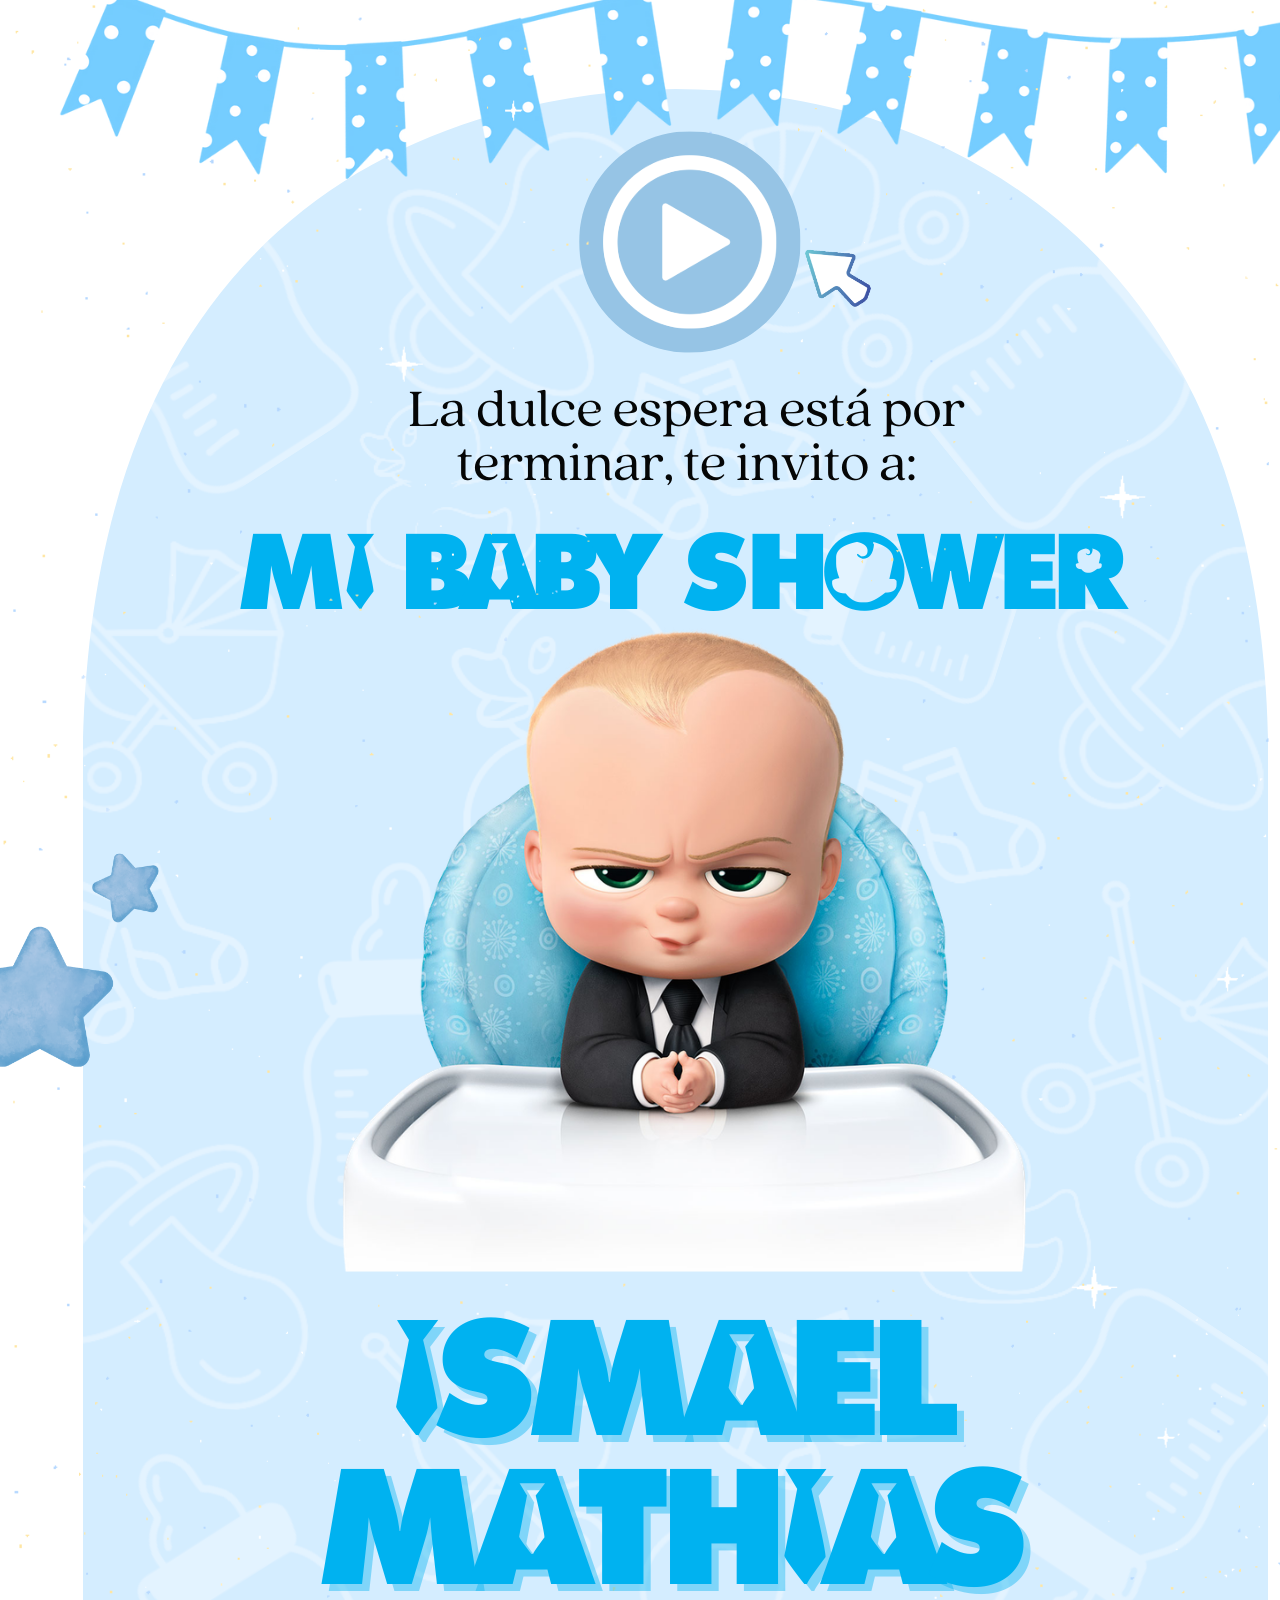
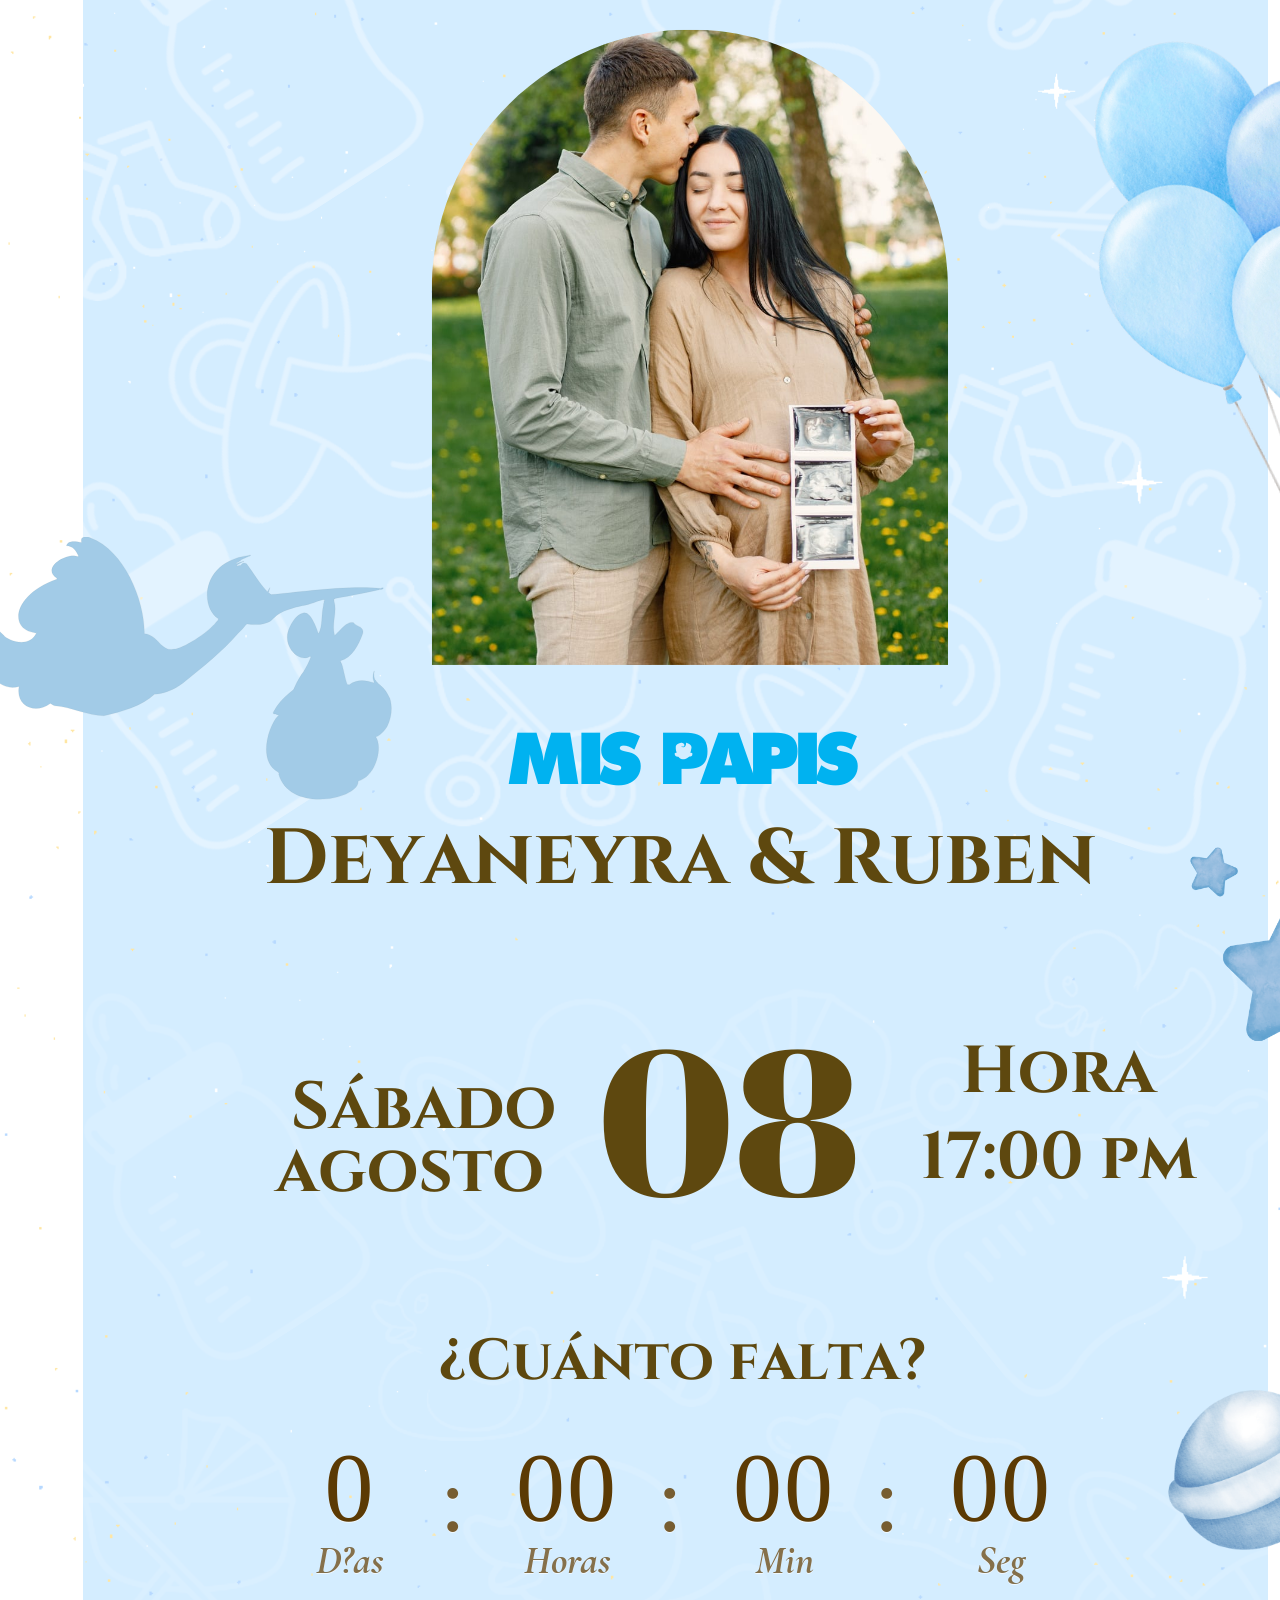
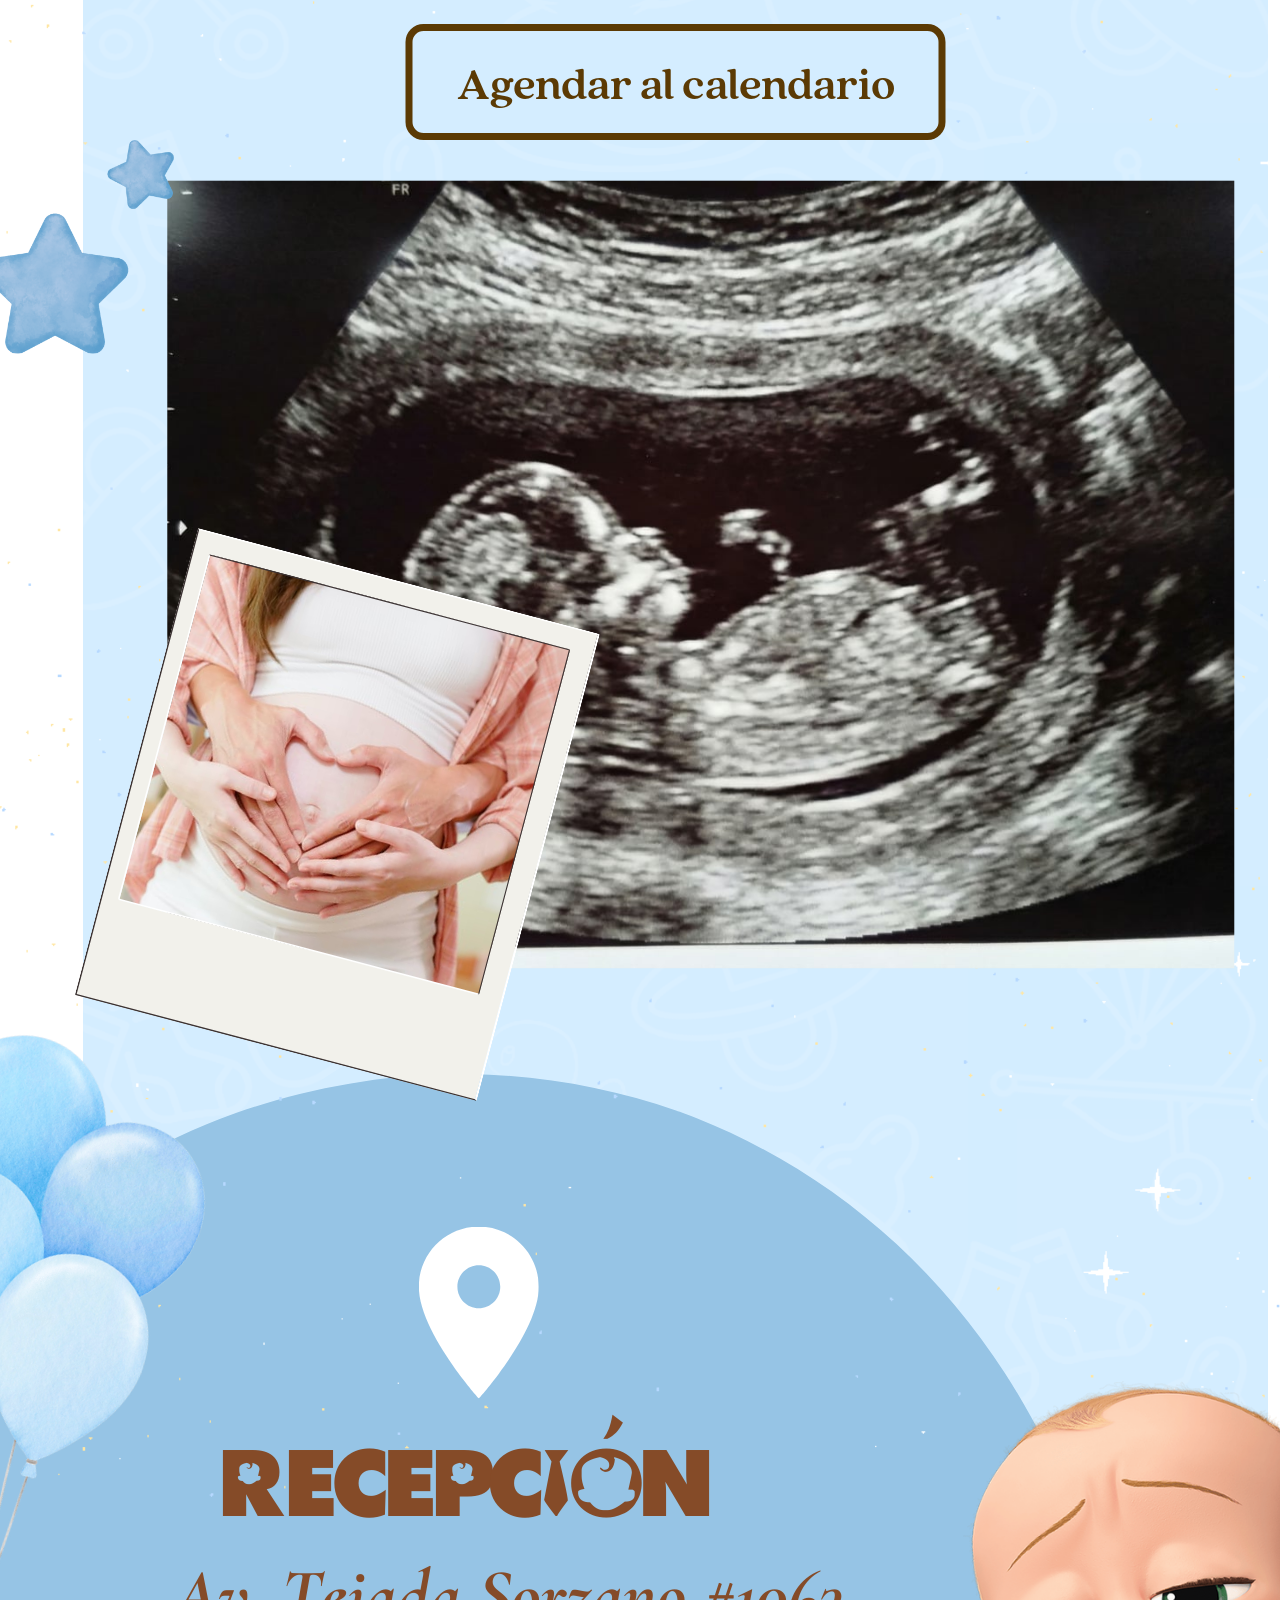
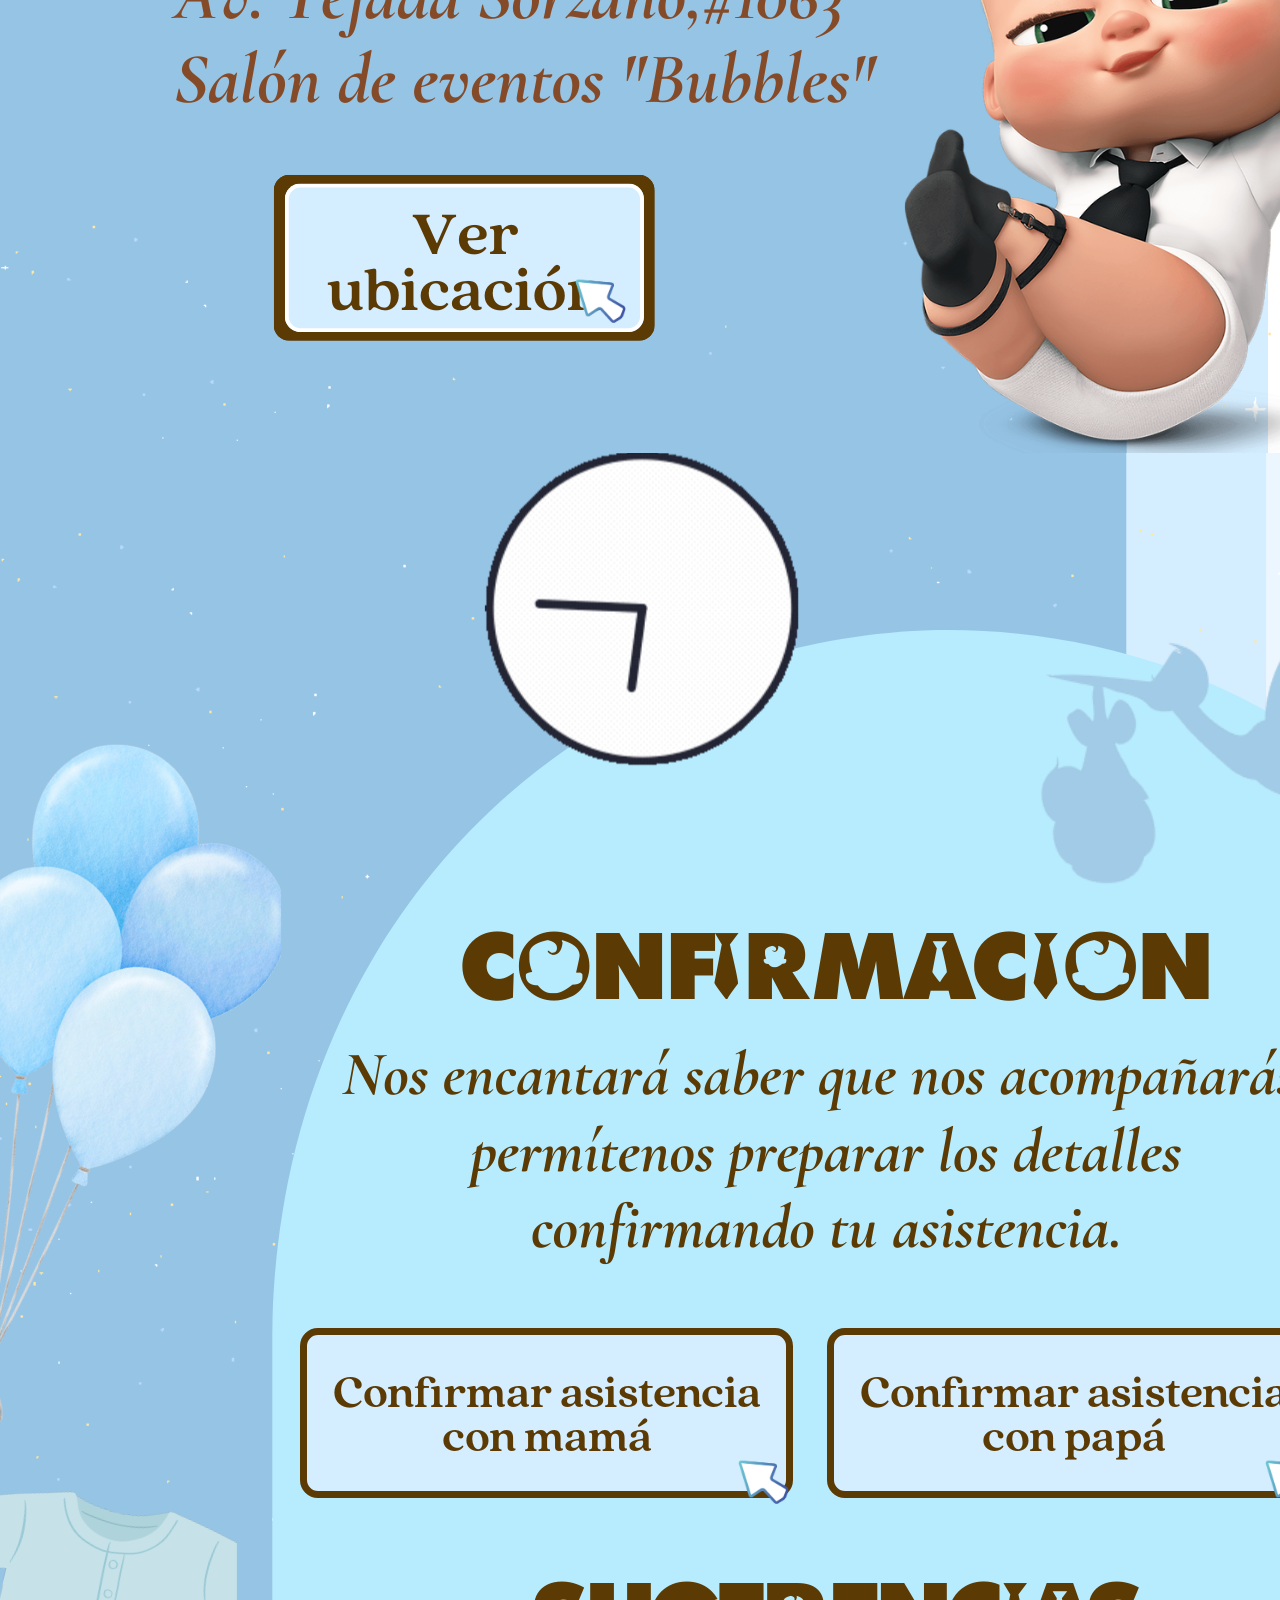
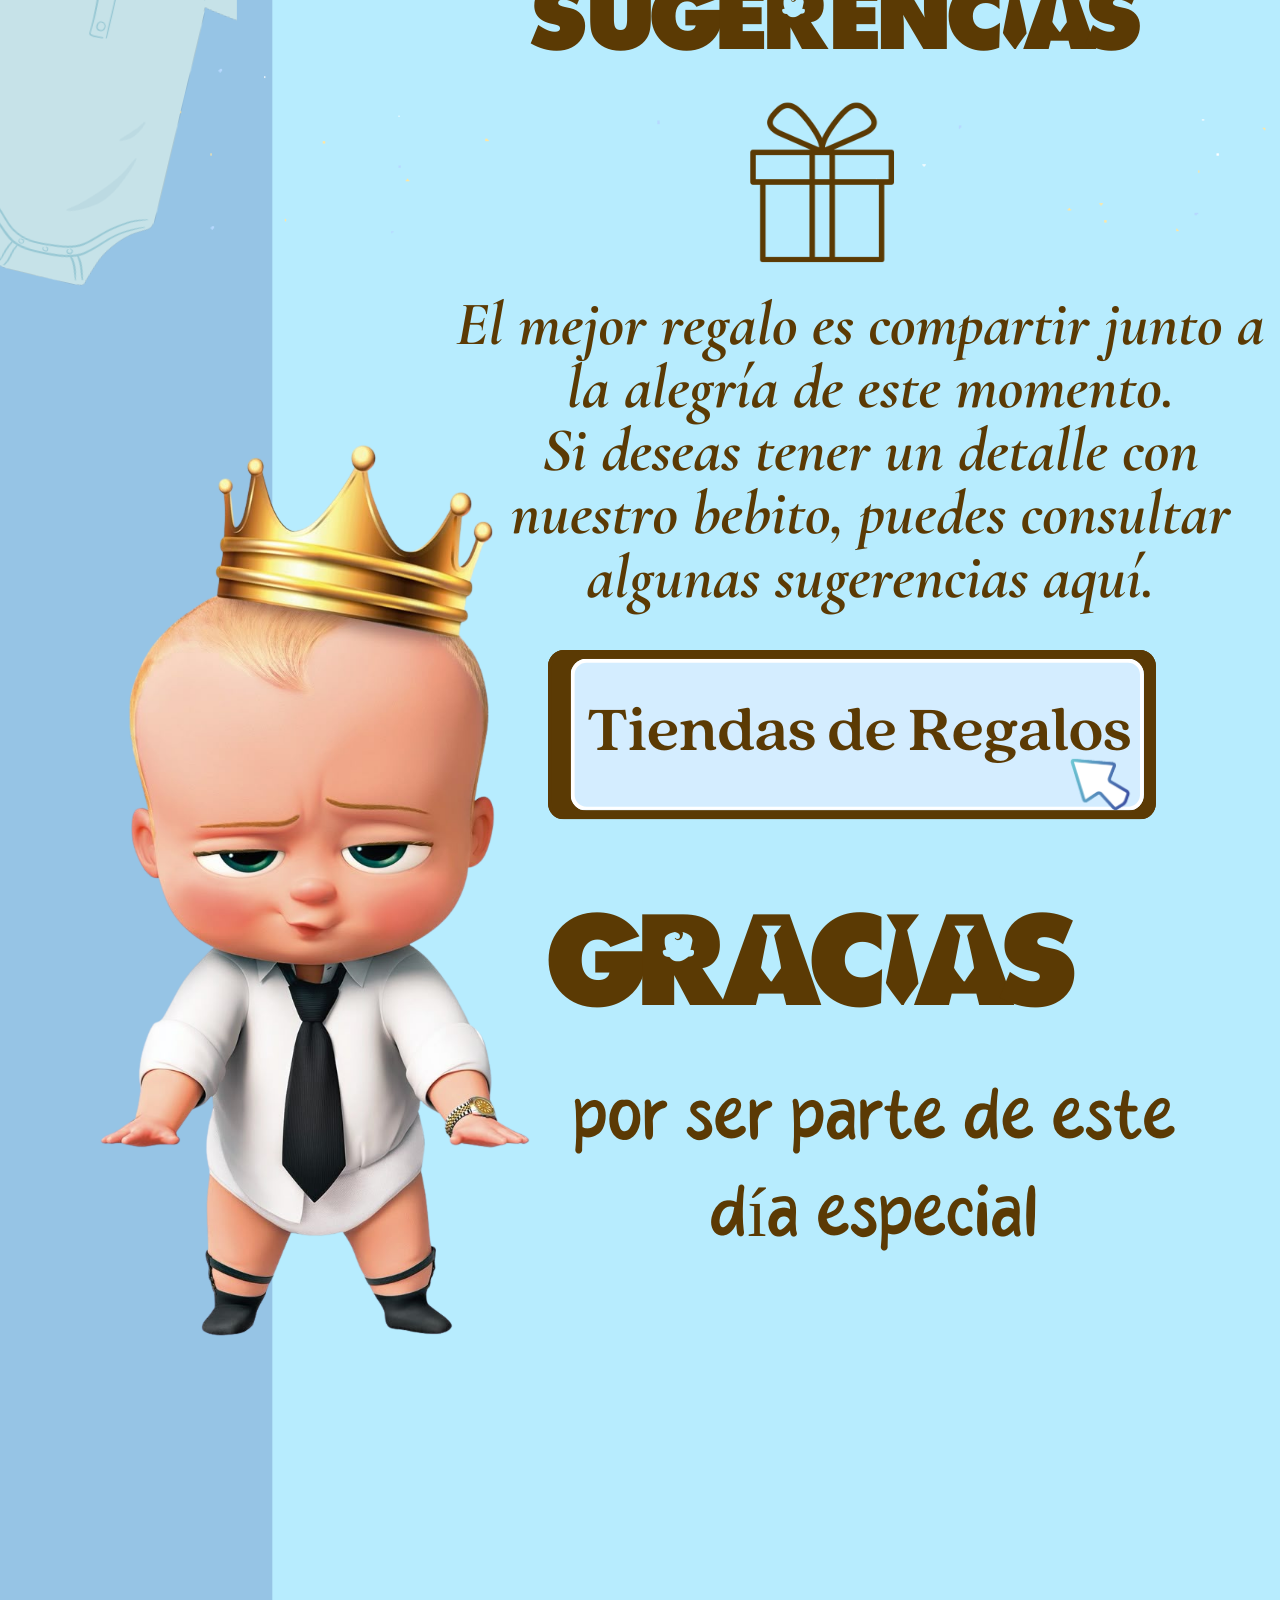
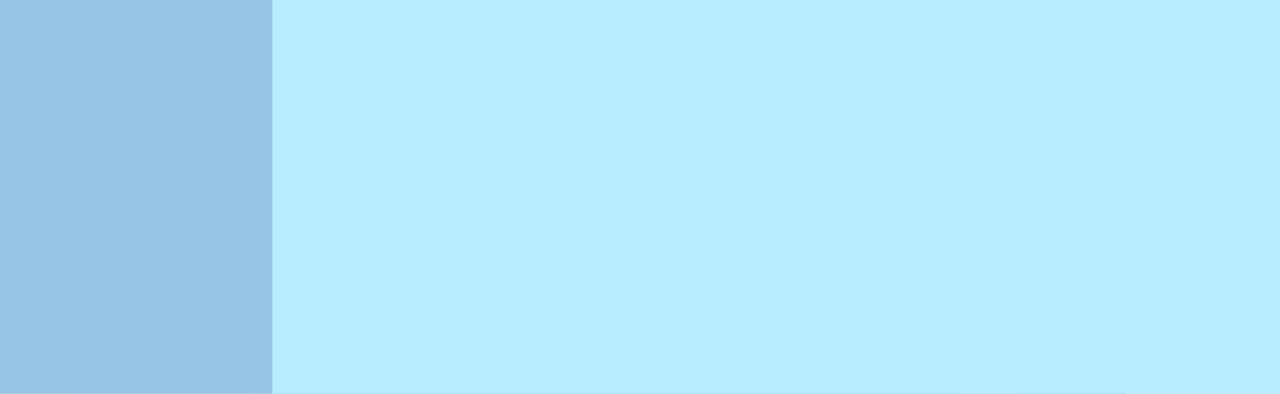
==== commit d0cab8d0: "Actualizados textos" ====
--- a/index.html
+++ b/index.html
@@ -597,7 +597,7 @@
 <div class="a26Xuw"><div class="PcHy7w"><div class="uk_25A Ty61NA"><div class="Izwocg" style="width:331.561px;height:385.536px;transform:translate(0px,0px) rotate(0deg)"><img class="Dt3KRw" width="688" height="800" draggable="false" src="assets/images/image-039-c2d5a532e202.png"></div></div></div></div>
 <div style="position:absolute;top:0px;left:0px;transform-origin:0px 0px;height:385.536px;width:331.561px;pointer-events:none;transform:scale(1)"></div>
 </div></div></div></div>
-<div class="DF_utQ _0xkaeQ" style="width:830.322px;height:200.478px;transform:translate(455.386px,1434.84px)"><div class="aF9o6Q _0yZ6Qg" style="writing-mode:horizontal-tb;width:839.541px;height:202.704px;transform:scale(0.989019,0.989019);transform-origin:0px 0px"><div style="transform:translate(0px,5.34607px)"><div class="E8yZTA"><div><div lang="es-MX" class="_2UyCZQ vkN2Cw Mb8E_A e1_zQg"><p class="_28USrA AfeL7g XN6uKA _4N4NA" style="font-family:YAFdJhX-538_0,auto;--H97cbQ:62.895px;color:rgb(91,58,4);line-height:64px;letter-spacing:0em;--gixK-A:0;text-transform:none;--kJ5CrQ:0;--zPlnxA:none;list-style-type:none"><span class="a_GcMg" style="font-size:1em;font-weight:700;font-style:italic;color:rgb(91,58,4);font-kerning:none;text-decoration-line:none;text-decoration-thickness:initial;text-decoration-style:initial" data-editable-text="texto-016" title="Editar texto-016">El mejor regalo es compartir junto a tí <br>la alegría de este momento.<br>Si deseas tener un detalle con nuestro<br> bebito, puedes consultar<br>algunas sugerencias aquí.</span></p></div></div></div></div></div></div>
+<div class="DF_utQ _0xkaeQ" style="width:830.322px;height:200.478px;transform:translate(455.386px,1434.84px)"><div class="aF9o6Q _0yZ6Qg" style="writing-mode:horizontal-tb;width:839.541px;height:202.704px;transform:scale(0.989019,0.989019);transform-origin:0px 0px"><div style="transform:translate(0px,5.34607px)"><div class="E8yZTA"><div><div lang="es-MX" class="_2UyCZQ vkN2Cw Mb8E_A e1_zQg"><p class="_28USrA AfeL7g XN6uKA _4N4NA" style="font-family:YAFdJhX-538_0,auto;--H97cbQ:62.895px;color:rgb(91,58,4);line-height:64px;letter-spacing:0em;--gixK-A:0;text-transform:none;--kJ5CrQ:0;--zPlnxA:none;list-style-type:none"><span class="a_GcMg" style="font-size:1em;font-weight:700;font-style:italic;color:rgb(91,58,4);font-kerning:none;text-decoration-line:none;text-decoration-thickness:initial;text-decoration-style:initial" data-editable-text="texto-016" title="Editar texto-016">El mejor regalo es compartir junto a tí <br>la alegría de este momento.<br>Si deseas tener un detalle con<br>nuestro bebito, puedes consultar<br>algunas sugerencias aquí.</span></p></div></div></div></div></div></div>
 <div style="clip-path:polygon(1141.35px 1546.29px,1351px 1546.29px,1351px 2285.31px,1141.35px 2285.31px)"><div class="DF_utQ _0xkaeQ" style="width:307.661px;height:721.785px;transform:translate(1212.83px,904.91px) rotate(-3.45712deg)"><div class="DF_utQ" style="width:307.661px;height:721.785px"><div class="Zp7NQw">
 <div class="a26Xuw"><div class="PcHy7w"><div class="uk_25A Ty61NA"><div class="Izwocg" style="width:307.661px;height:721.785px;transform:translate(5.68434e-14px,5.68434e-14px) rotate(0deg)"><img class="_7_i_XA" draggable="false" src="assets/images/image-006-747858a4d2fd.png"></div></div></div></div>
 <div style="position:absolute;top:0px;left:0px;transform-origin:0px 0px;height:721.785px;width:307.661px;pointer-events:none;transform:scale(1)"></div>
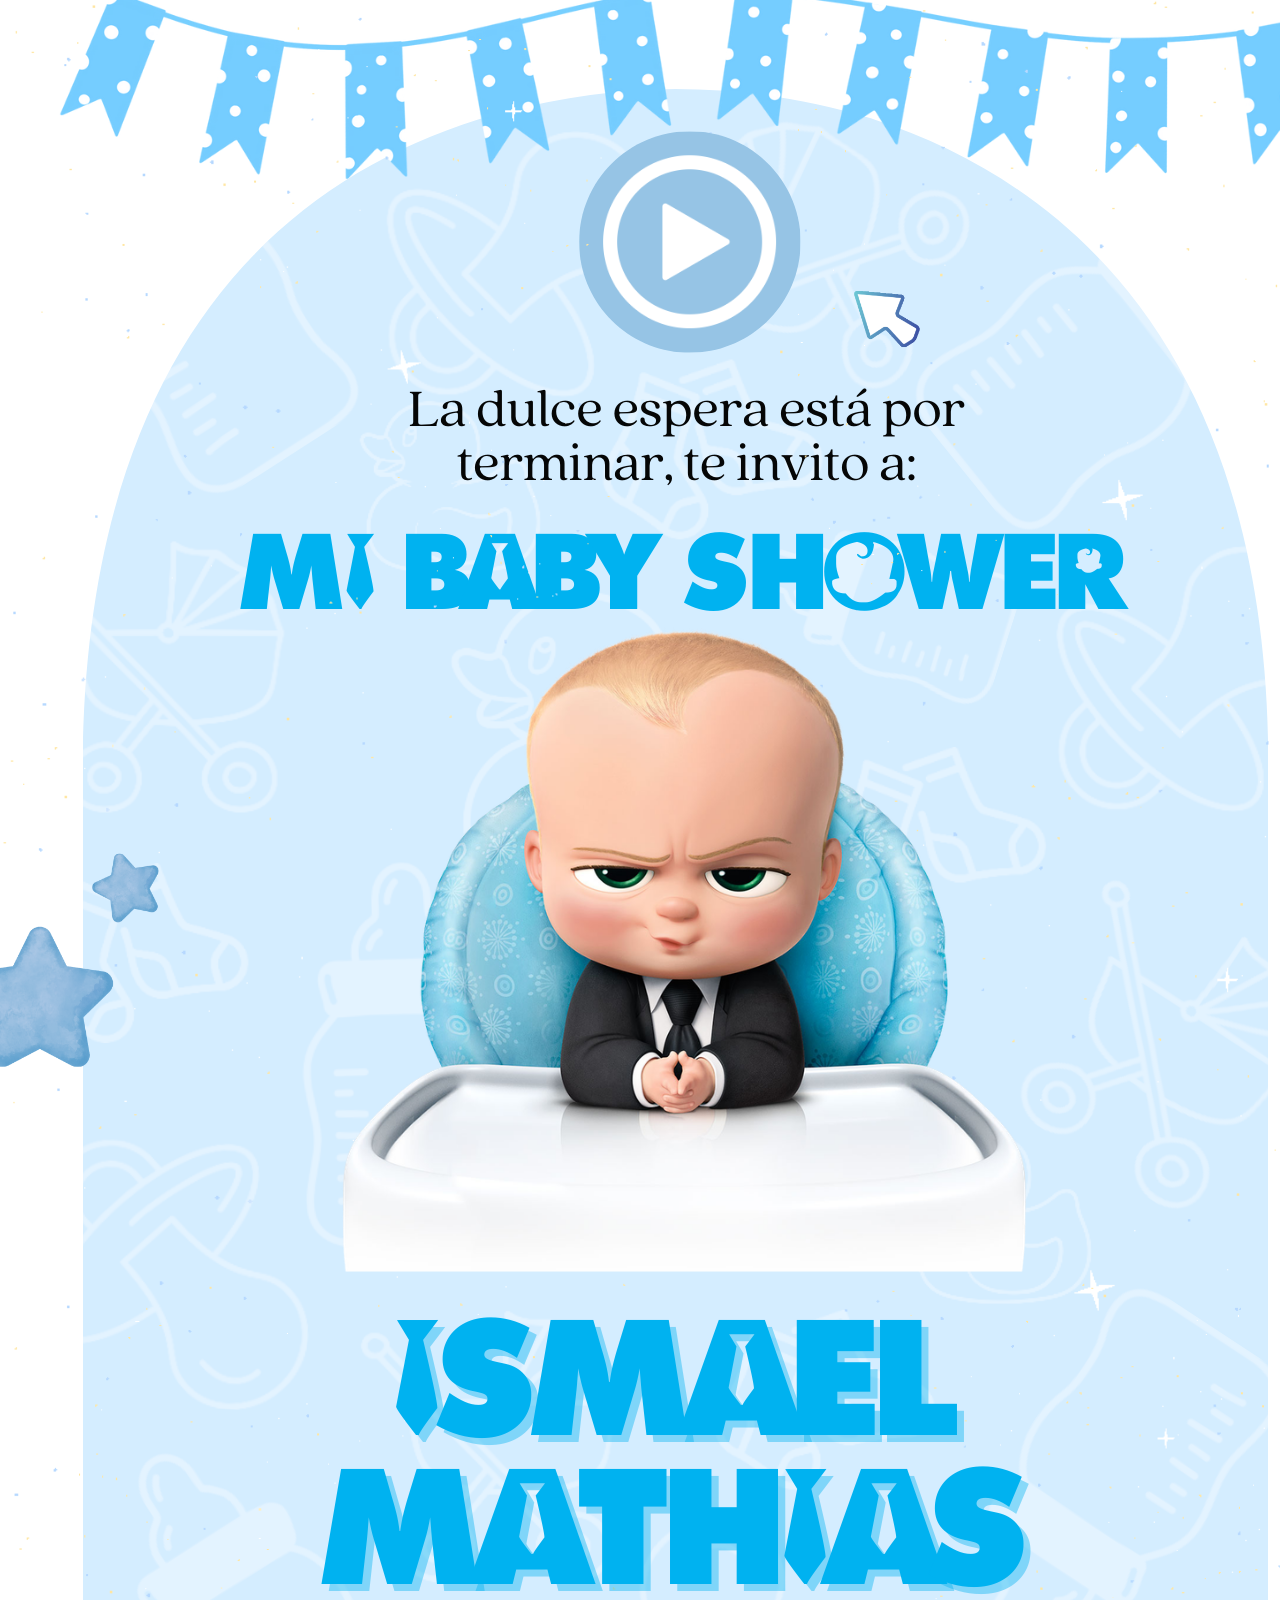
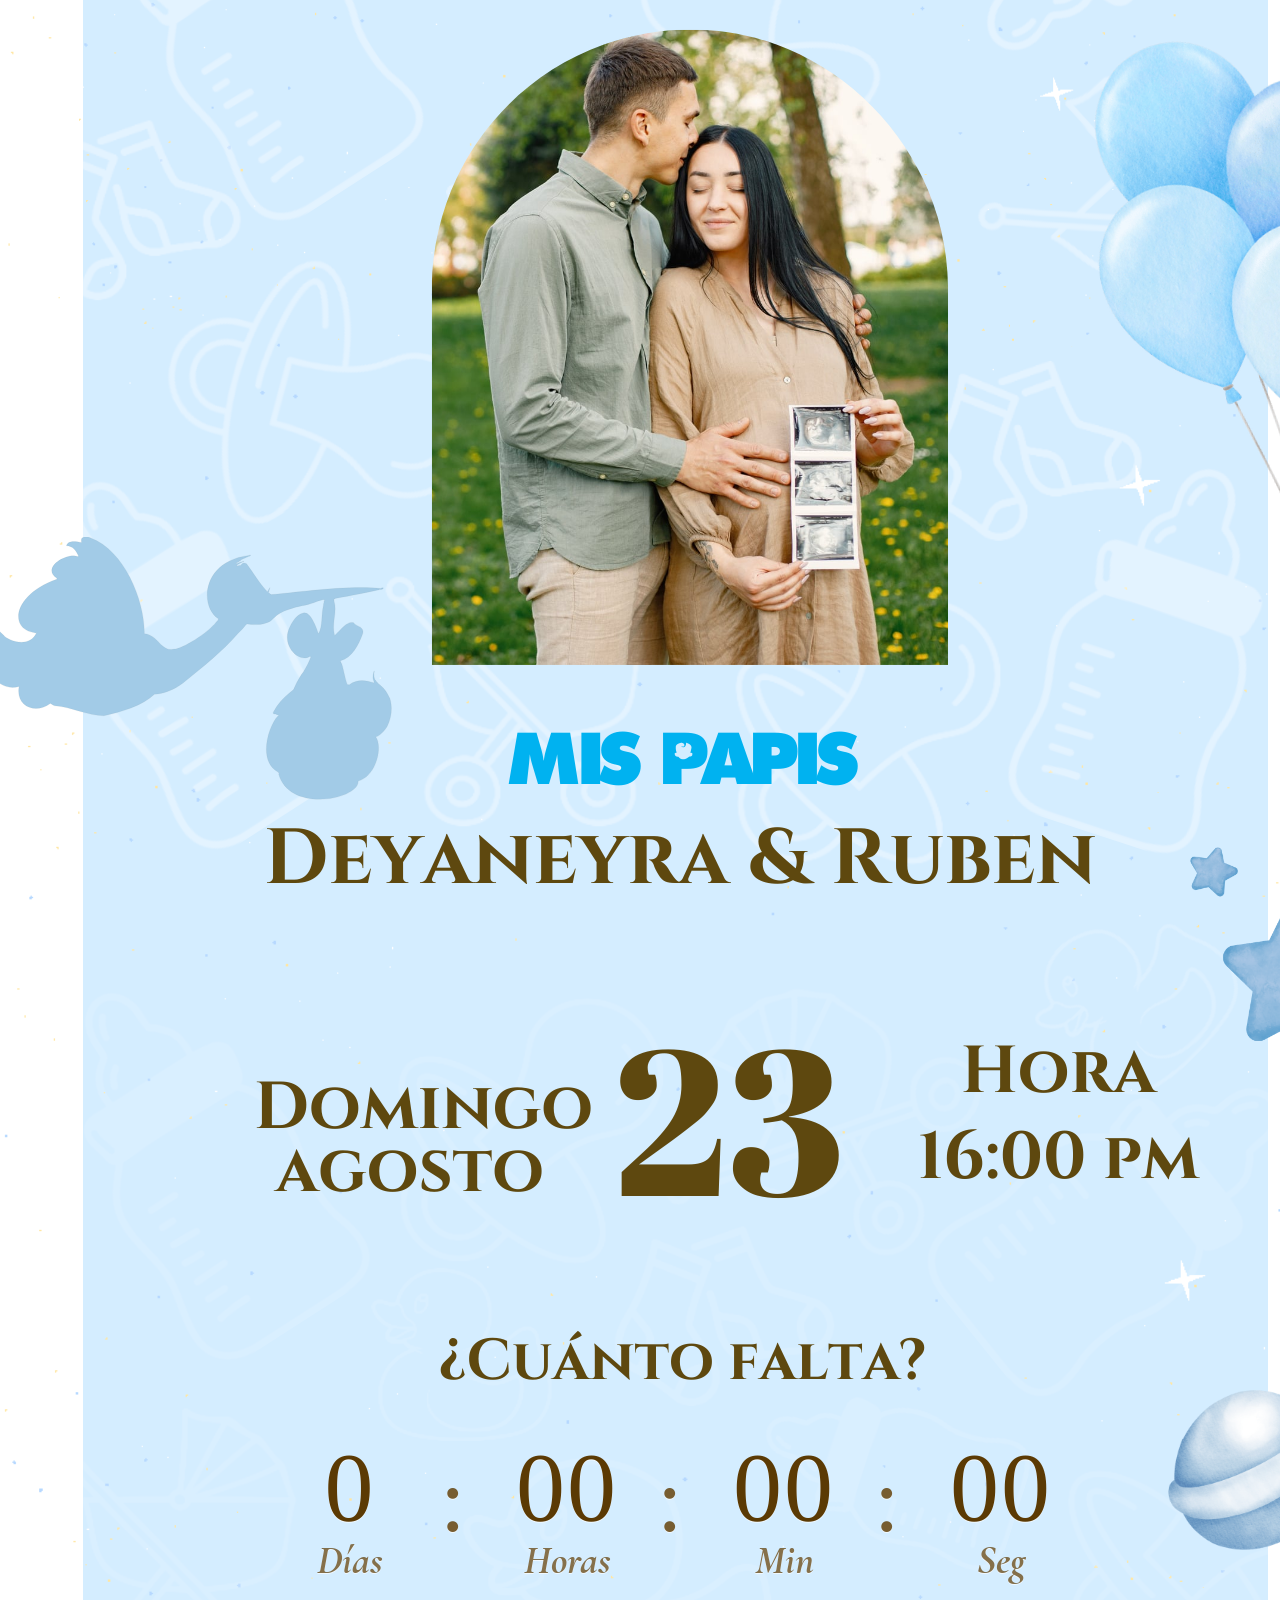
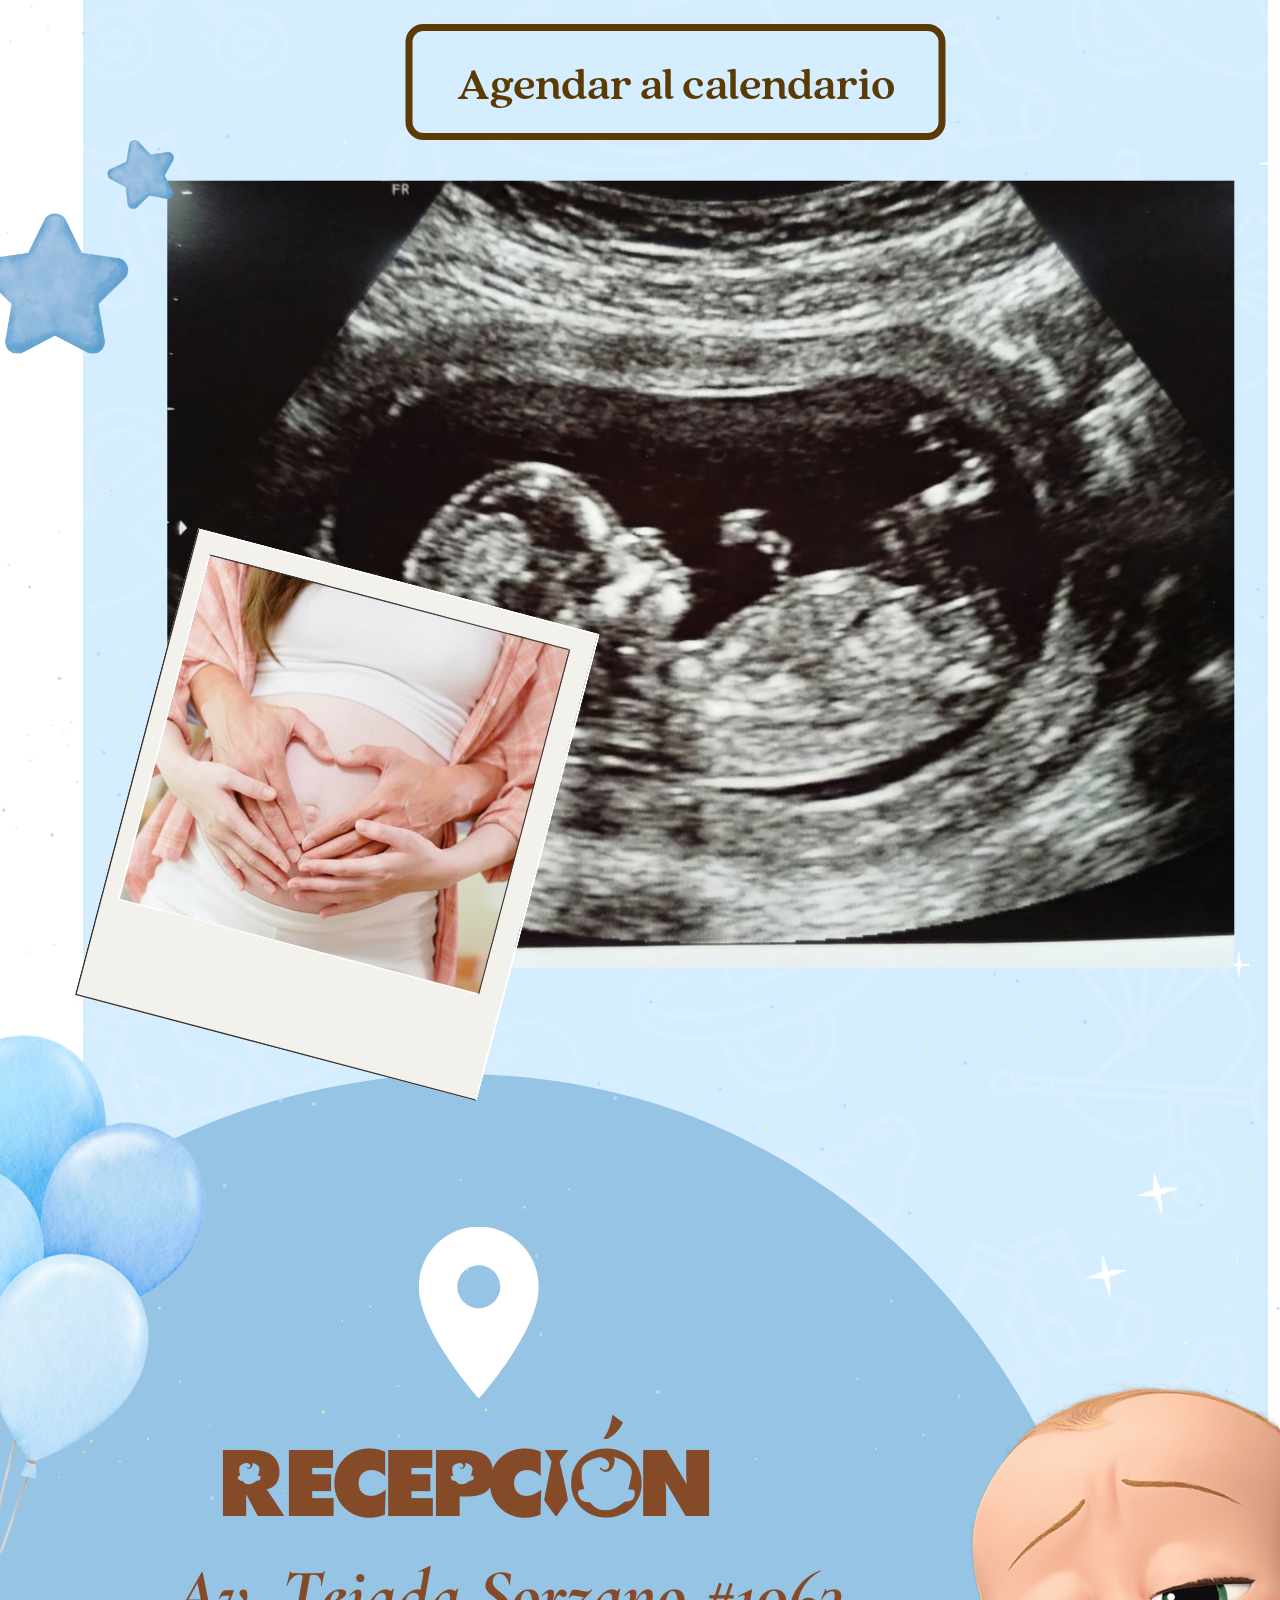
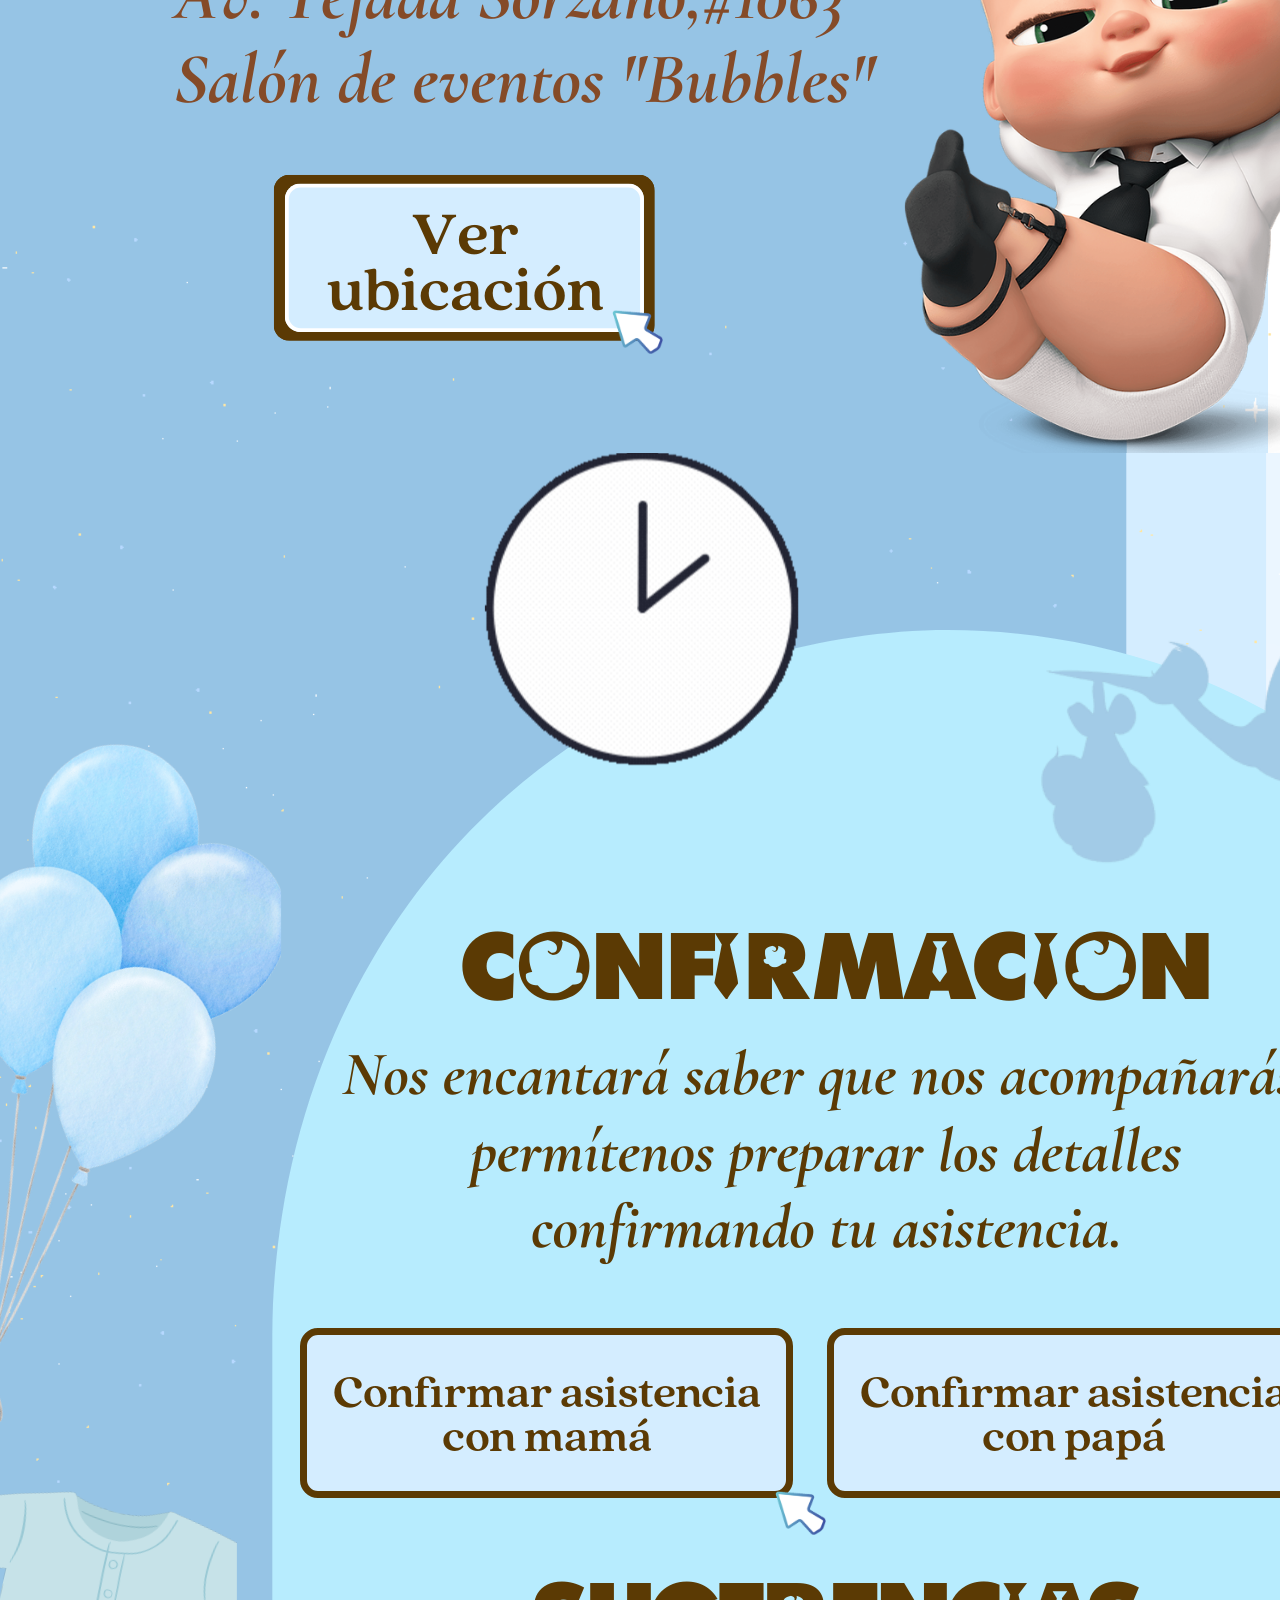
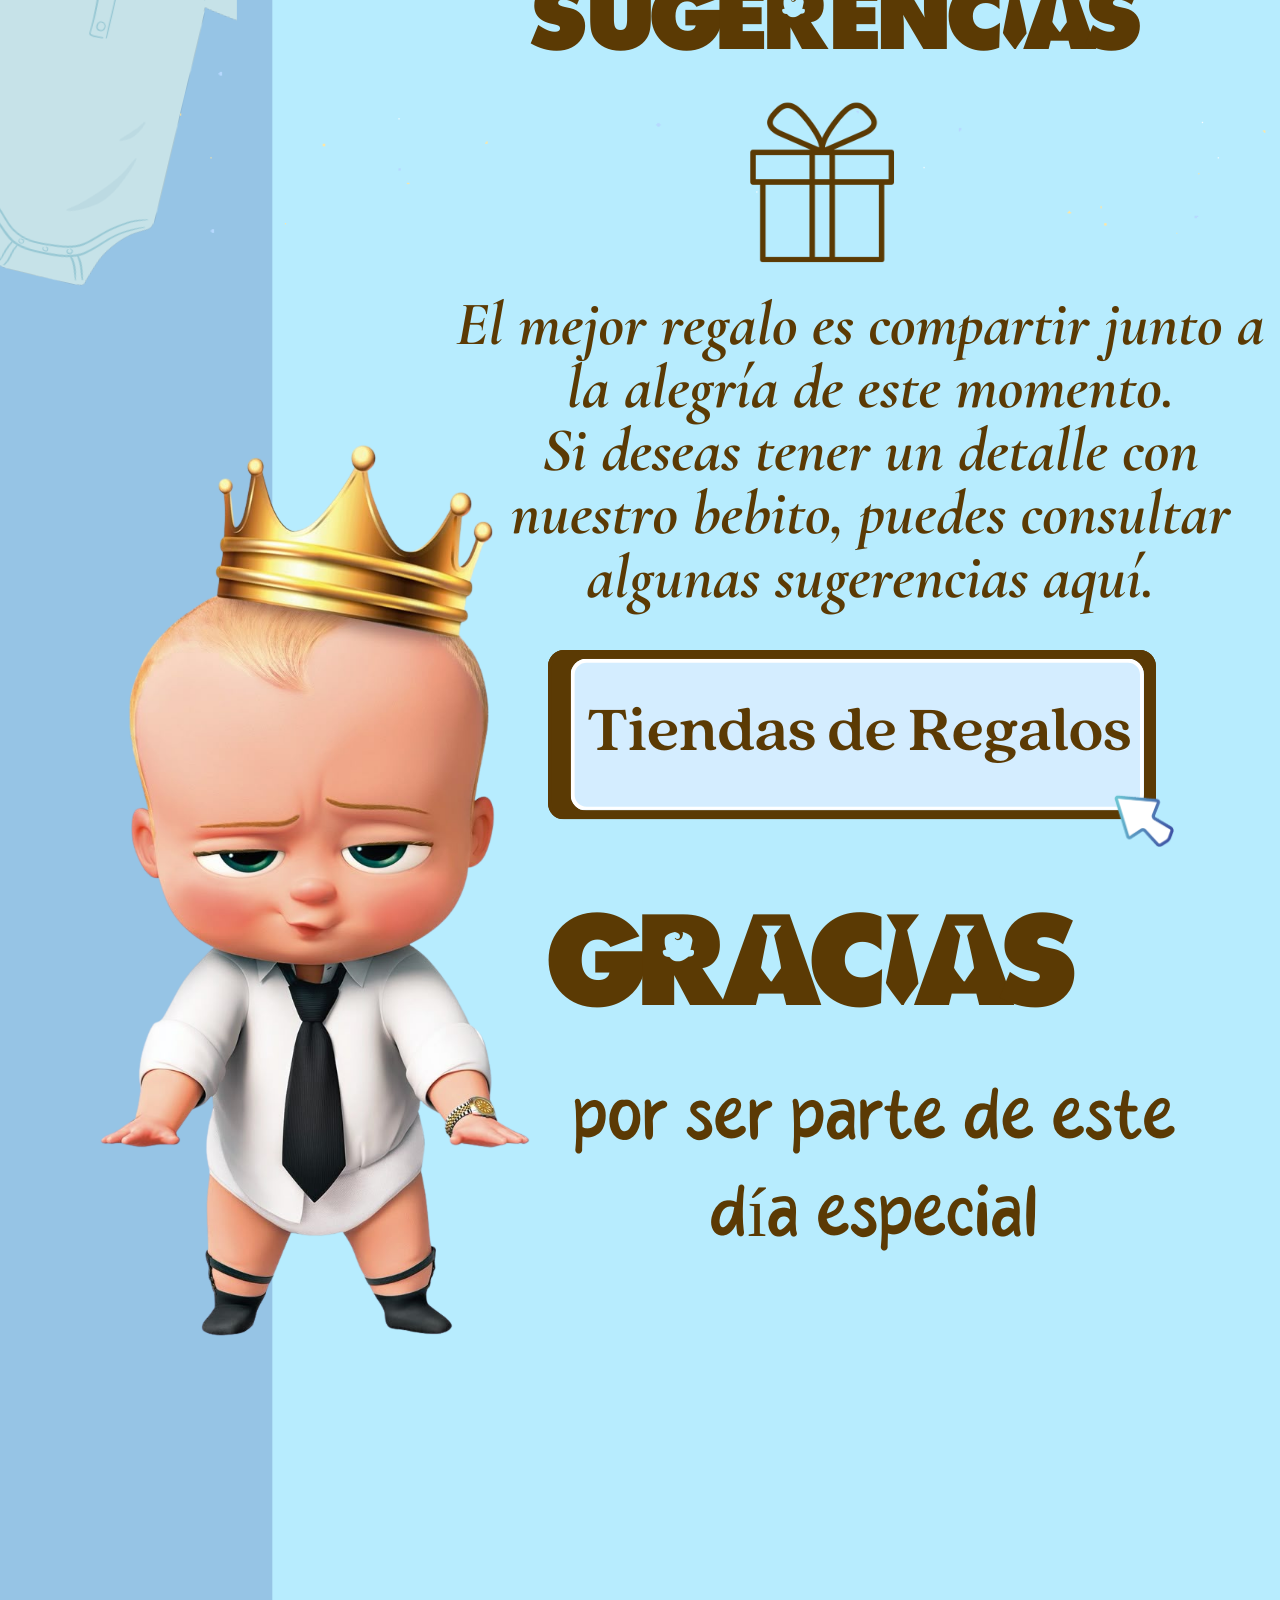
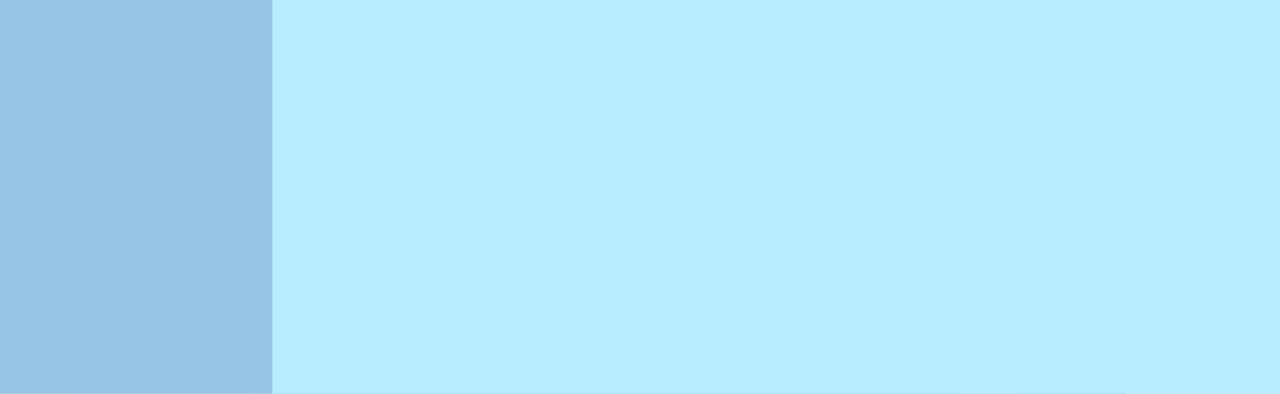
==== commit 8b4c0b2f: "actualizacion enlaces" ====
--- a/index.html
+++ b/index.html
@@ -395,7 +395,7 @@
 </div></div>
 <div class="S3wQqg lKZixA _8YzbFQ"><div class="uqhtBg"><div id="boss-countdown" class="boss-countdown" aria-live="polite">
   <div class="boss-countdown__item">
-<strong data-countdown-days>0</strong><span>D?as</span>
+<strong data-countdown-days>0</strong><span>Días</span>
 </div>
   <div class="boss-countdown__item">
 <strong data-countdown-hours>0</strong><span>Horas</span>
@@ -409,7 +409,7 @@
 </div></div></div>
 </div></div>
 <div class="DF_utQ _0xkaeQ template-calendar-control" style="width:540px;height:116px;transform:translate(405.5px,3224px);z-index:40">
-  <a class="template-calendar-button" href="#" target="_blank" rel="noopener nofollow" draggable="false" data-editable-text="texto-025" data-editable-link="enlace-004" data-calendar-title="Baby Shower Ismael Mathias" data-calendar-location="20 E Main St, Nanticoke, PA 18634" data-calendar-description="Baby Shower de Ismael Mathias" data-calendar-timezone="America/New_York" title="Editar texto-025 / enlace-004 Google Calendar">Agendar al calendario</a>
+  <a class="template-calendar-button" href="#" target="_blank" rel="noopener nofollow" draggable="false" data-editable-text="texto-025" data-editable-link="enlace-004" data-calendar-title="Baby Shower Ismael Mathias" data-calendar-location="Av. Tejada Sorzano,#1063, Salón de eventos Bubbles" data-calendar-description="Baby Shower de Ismael Mathias" data-calendar-timezone="America/La_Paz" title="Editar texto-025 / enlace-004 Google Calendar">Agendar al calendario</a>
 </div><div class="DF_utQ _0xkaeQ" style="width:48.5499px;height:24.4478px;transform:translate(1020.39px,3072.73px);display:none!important" data-template-hidden="removed-countdown-background"><div class="m1aeoQ" style="position:absolute;top:0px;left:0px;transform-origin:0px 0px;height:24.4478px;width:48.5499px;transform:scale(1)"><div class="hWv4NA" style="width:48.5499px;height:24.4478px;margin-left:0px;margin-top:0px">
 <svg class="_7KaXww"><defs><clippath id="__id346"><path d="M0,0L508.3811585343643,0L508.3811585343643,256L0,256Z"></path></clippath></defs></svg><div class="bFnJ2A" style="clip-path:url(#__id346);background:rgb(150,196,229);width:508.381px;height:256px;transform:scale(0.0954991,0.0954991);transform-origin:0px 0px"></div>
 </div></div></div>
@@ -488,10 +488,10 @@
 <div class="a26Xuw"><div class="PcHy7w"><div class="uk_25A Ty61NA"><div class="Izwocg" style="width:470.925px;height:683.739px;transform:translate(-2.84217e-14px,0px) rotate(0deg)"><img class="_7_i_XA" draggable="false" src="assets/images/image-032-88e509f8eac5.png"></div></div></div></div>
 <div style="position:absolute;top:0px;left:0px;transform-origin:0px 0px;height:683.739px;width:470.925px;pointer-events:none;transform:scale(1)"></div>
 </div></div></div></div>
-<div class="DF_utQ _0xkaeQ" style="width:280.679px;height:245.556px;transform:translate(588.571px,2597.5px)"><div class="aF9o6Q _0yZ6Qg" style="writing-mode:horizontal-tb;width:112.542px;height:98.4584px;transform:scale(2.494,2.494);transform-origin:0px 0px"><div style="transform:translate(0px,-8.27078px)"><div class="E8yZTA"><div><div lang="es-MX" class="_2UyCZQ vkN2Cw Mb8E_A e1_zQg"><p class="_28USrA AfeL7g XN6uKA _4N4NA" style="font-family:YACgEZbkUVE_0,auto;--H97cbQ:82.7078px;color:rgb(94,72,15);line-height:115px;letter-spacing:0em;--gixK-A:0;text-transform:none;--kJ5CrQ:0;--zPlnxA:none;list-style-type:none"><span class="a_GcMg" style="font-size:1em;font-weight:400;font-style:normal;color:rgb(94,72,15);font-kerning:none;text-decoration-line:none;text-decoration-thickness:initial;text-decoration-style:initial" data-editable-text="texto-005" title="Editar texto-005">08</span></p></div></div></div></div></div></div>
-<div class="DF_utQ _0xkaeQ" style="width:346.341px;height:78.7072px;transform:translate(250.276px,2669.59px)"><div class="aF9o6Q _0yZ6Qg" style="writing-mode:horizontal-tb;width:350.186px;height:79.581px;transform:scale(0.989019,0.989019);transform-origin:0px 0px"><div style="transform:translate(0px,-6.71339px)"><div class="E8yZTA"><div><div lang="es-MX" class="_2UyCZQ vkN2Cw Mb8E_A e1_zQg"><p class="_28USrA AfeL7g XN6uKA _4N4NA" style="font-family:YACgEeV8bIQ_0,auto;--H97cbQ:67.1339px;color:rgb(94,72,15);line-height:93px;letter-spacing:0em;--gixK-A:0;text-transform:none;--kJ5CrQ:0;--zPlnxA:none;list-style-type:none"><span class="a_GcMg" style="font-size:1em;font-weight:700;font-style:normal;color:rgb(94,72,15);font-kerning:none;text-decoration-line:none;text-decoration-thickness:initial;text-decoration-style:initial" data-editable-text="texto-006" title="Editar texto-006">Sábado</span></p></div></div></div></div></div></div>
+<div class="DF_utQ _0xkaeQ" style="width:280.679px;height:245.556px;transform:translate(588.571px,2597.5px)"><div class="aF9o6Q _0yZ6Qg" style="writing-mode:horizontal-tb;width:112.542px;height:98.4584px;transform:scale(2.494,2.494);transform-origin:0px 0px"><div style="transform:translate(0px,-8.27078px)"><div class="E8yZTA"><div><div lang="es-MX" class="_2UyCZQ vkN2Cw Mb8E_A e1_zQg"><p class="_28USrA AfeL7g XN6uKA _4N4NA" style="font-family:YACgEZbkUVE_0,auto;--H97cbQ:82.7078px;color:rgb(94,72,15);line-height:115px;letter-spacing:0em;--gixK-A:0;text-transform:none;--kJ5CrQ:0;--zPlnxA:none;list-style-type:none"><span class="a_GcMg" style="font-size:1em;font-weight:400;font-style:normal;color:rgb(94,72,15);font-kerning:none;text-decoration-line:none;text-decoration-thickness:initial;text-decoration-style:initial" data-editable-text="texto-005" title="Editar texto-005">23</span></p></div></div></div></div></div></div>
+<div class="DF_utQ _0xkaeQ" style="width:346.341px;height:78.7072px;transform:translate(250.276px,2669.59px)"><div class="aF9o6Q _0yZ6Qg" style="writing-mode:horizontal-tb;width:350.186px;height:79.581px;transform:scale(0.989019,0.989019);transform-origin:0px 0px"><div style="transform:translate(0px,-6.71339px)"><div class="E8yZTA"><div><div lang="es-MX" class="_2UyCZQ vkN2Cw Mb8E_A e1_zQg"><p class="_28USrA AfeL7g XN6uKA _4N4NA" style="font-family:YACgEeV8bIQ_0,auto;--H97cbQ:67.1339px;color:rgb(94,72,15);line-height:93px;letter-spacing:0em;--gixK-A:0;text-transform:none;--kJ5CrQ:0;--zPlnxA:none;list-style-type:none"><span class="a_GcMg" style="font-size:1em;font-weight:700;font-style:normal;color:rgb(94,72,15);font-kerning:none;text-decoration-line:none;text-decoration-thickness:initial;text-decoration-style:initial" data-editable-text="texto-006" title="Editar texto-006">Domingo</span></p></div></div></div></div></div></div>
 <div class="DF_utQ _0xkaeQ" style="width:405.027px;height:78.7072px;transform:translate(207.241px,2732.74px)"><div class="aF9o6Q _0yZ6Qg" style="writing-mode:horizontal-tb;width:409.524px;height:79.581px;transform:scale(0.989019,0.989019);transform-origin:0px 0px"><div style="transform:translate(0px,-6.71339px)"><div class="E8yZTA"><div><div lang="es-MX" class="_2UyCZQ vkN2Cw Mb8E_A e1_zQg"><p class="_28USrA AfeL7g XN6uKA _4N4NA" style="font-family:YACgEeV8bIQ_0,auto;--H97cbQ:67.1339px;color:rgb(94,72,15);line-height:93px;letter-spacing:0em;--gixK-A:0;text-transform:none;--kJ5CrQ:0;--zPlnxA:none;list-style-type:none"><span class="a_GcMg" style="font-size:1em;font-weight:700;font-style:normal;color:rgb(94,72,15);font-kerning:none;text-decoration-line:none;text-decoration-thickness:initial;text-decoration-style:initial" data-editable-text="texto-007" title="Editar texto-007">agosto</span></p></div></div></div></div></div></div>
-<div class="DF_utQ _0xkaeQ" style="width:320px;height:176px;transform:translate(900px,2658px)"><div class="aF9o6Q _0yZ6Qg" style="writing-mode:horizontal-tb;width:323.558px;height:178px;transform:scale(0.989019,0.989019);transform-origin:0px 0px"><div style="transform:translate(0px,-6.71339px)"><div class="E8yZTA"><div><div lang="es-MX" class="_2UyCZQ vkN2Cw Mb8E_A e1_zQg"><p class="_28USrA AfeL7g XN6uKA _4N4NA" style="font-family:YACgEeV8bIQ_0,auto;--H97cbQ:67.1339px;color:rgb(94,72,15);line-height:93px;letter-spacing:0em;--gixK-A:0;text-transform:none;--kJ5CrQ:0;--zPlnxA:none;list-style-type:none;text-align:center"><span class="a_GcMg" data-editable-text="texto-008" data-countdown-year="true" title="Editar texto-008: a?o oculto usado por el countdown" style="display:none">2026</span><span class="a_GcMg" data-editable-text="texto-023" title="Editar texto-023" style="font-size:1em;font-weight:700;font-style:normal;color:rgb(94,72,15);font-kerning:none;text-decoration-line:none;text-decoration-thickness:initial;text-decoration-style:initial">Hora</span><br><span class="a_GcMg" data-editable-text="texto-024" data-editable-time="event-time" title="Editar texto-024: hora visible y usada por el countdown" style="font-size:1em;font-weight:700;font-style:normal;color:rgb(94,72,15);font-kerning:none;text-decoration-line:none;text-decoration-thickness:initial;text-decoration-style:initial">17:00 pm</span></p></div></div></div></div></div></div>
+<div class="DF_utQ _0xkaeQ" style="width:320px;height:176px;transform:translate(900px,2658px)"><div class="aF9o6Q _0yZ6Qg" style="writing-mode:horizontal-tb;width:323.558px;height:178px;transform:scale(0.989019,0.989019);transform-origin:0px 0px"><div style="transform:translate(0px,-6.71339px)"><div class="E8yZTA"><div><div lang="es-MX" class="_2UyCZQ vkN2Cw Mb8E_A e1_zQg"><p class="_28USrA AfeL7g XN6uKA _4N4NA" style="font-family:YACgEeV8bIQ_0,auto;--H97cbQ:67.1339px;color:rgb(94,72,15);line-height:93px;letter-spacing:0em;--gixK-A:0;text-transform:none;--kJ5CrQ:0;--zPlnxA:none;list-style-type:none;text-align:center"><span class="a_GcMg" data-editable-text="texto-008" data-countdown-year="true" title="Editar texto-008: a?o oculto usado por el countdown" style="display:none">2026</span><span class="a_GcMg" data-editable-text="texto-023" title="Editar texto-023" style="font-size:1em;font-weight:700;font-style:normal;color:rgb(94,72,15);font-kerning:none;text-decoration-line:none;text-decoration-thickness:initial;text-decoration-style:initial">Hora</span><br><span class="a_GcMg" data-editable-text="texto-024" data-editable-time="event-time" title="Editar texto-024: hora visible y usada por el countdown" style="font-size:1em;font-weight:700;font-style:normal;color:rgb(94,72,15);font-kerning:none;text-decoration-line:none;text-decoration-thickness:initial;text-decoration-style:initial">16:00 pm</span></p></div></div></div></div></div></div>
 <div class="DF_utQ _0xkaeQ" style="width:624.729px;height:93.1541px;transform:translate(371.113px,2413.42px)"><div class="aF9o6Q _0yZ6Qg" style="writing-mode:horizontal-tb;width:631.666px;height:94.1884px;transform:scale(0.989019,0.989019);transform-origin:0px 0px"><div style="transform:translate(0px,-7.90579px)"><div class="E8yZTA"><div><div lang="es-MX" class="_2UyCZQ vkN2Cw Mb8E_A e1_zQg"><p class="_28USrA AfeL7g XN6uKA _4N4NA" style="font-family:YACgEeV8bIQ_0,auto;--H97cbQ:79.0579px;color:rgb(94,72,15);line-height:110px;letter-spacing:0em;--gixK-A:0;text-transform:none;--kJ5CrQ:0;--zPlnxA:none;list-style-type:none;text-align:center"><span class="a_GcMg" style="font-size:1em;font-weight:700;font-style:normal;color:rgb(94,72,15);font-kerning:none;text-decoration-line:none;text-decoration-thickness:initial;text-decoration-style:initial;display:block;width:100%;text-align:center;white-space:nowrap" data-editable-text="texto-009" title="Editar texto-009">Deyaneyra & Ruben</span></p></div></div></div></div></div></div>
 <div class="DF_utQ _0xkaeQ" style="width:474.27px;height:85.5324px;transform:translate(445.78px,2318.49px)"><div class="aF9o6Q _0yZ6Qg" style="writing-mode:horizontal-tb;width:479.535px;height:86.4821px;transform:scale(0.989019,0.989019);transform-origin:0px 0px"><div style="transform:translate(0px,-7.25702px)"><div class="E8yZTA"><div><div lang="es-MX" class="_2UyCZQ vkN2Cw Mb8E_A e1_zQg"><p class="_28USrA AfeL7g XN6uKA _4N4NA" style="font-family:YAFrREZempQ_0,auto;--H97cbQ:72.5702px;color:rgb(0,178,240);line-height:101px;letter-spacing:0em;--gixK-A:0;text-transform:none;--kJ5CrQ:0;--zPlnxA:none;list-style-type:none"><span class="a_GcMg" style="font-size:1em;font-weight:400;font-style:normal;color:rgb(0,178,240);font-kerning:none;text-decoration-line:none;text-decoration-thickness:initial;text-decoration-style:initial" data-editable-text="texto-010" title="Editar texto-010">Mis Papis</span></p></div></div></div></div></div></div>
 <div class="DF_utQ _0xkaeQ" style="width:598.391px;height:168.974px;transform:translate(173.923px,4754px)"><div class="aF9o6Q _0yZ6Qg" style="writing-mode:horizontal-tb;width:588.225px;height:166.103px;transform:scale(1.01728,1.01728);transform-origin:0px 0px"><div style="transform:translate(0px,1.05952px)"><div class="E8yZTA"><div><div lang="es-MX" class="_2UyCZQ vkN2Cw Mb8E_A e1_zQg"><p class="_28USrA AfeL7g XN6uKA _4N4NA" style="font-family:YAFdJhX-538_0,auto;--H97cbQ:70.6348px;color:rgb(133,75,40);line-height:82px;letter-spacing:0em;--gixK-A:0;text-transform:none;--kJ5CrQ:0;--zPlnxA:none;list-style-type:none"><span class="a_GcMg" style="font-size:1em;font-weight:700;font-style:italic;color:rgb(133,75,40);font-kerning:none;text-decoration-line:none;text-decoration-thickness:initial;text-decoration-style:initial" data-editable-text="texto-011" title="Editar texto-011">Av. Tejada Sorzano,#1063<br>Salón de eventos "Bubbles" </span></p></div></div></div></div></div></div>
@@ -608,7 +608,7 @@
 </div></div></div></div>
 <div class="DF_utQ _0xkaeQ" style="width:682.735px;height:179.89px;transform:translate(532.697px,2223.45px)"><div class="aF9o6Q _0yZ6Qg" style="writing-mode:horizontal-tb;width:690.316px;height:181.888px;transform:scale(0.989019,0.989019);transform-origin:0px 0px"><div style="transform:translate(0px,-7.06398px)"><div class="E8yZTA"><div><div lang="es-MX" class="_2UyCZQ vkN2Cw Mb8E_A e1_zQg"><p class="_28USrA AfeL7g XN6uKA _4N4NA" style="font-family:YAGT-Pd1tKk_0,auto;--H97cbQ:70.6398px;color:rgb(91,58,4);line-height:98px;letter-spacing:0em;--gixK-A:0;text-transform:none;--kJ5CrQ:0;--zPlnxA:none;list-style-type:none"><span class="a_GcMg" style="font-size:1em;font-weight:400;font-style:normal;color:rgb(91,58,4);font-kerning:none;text-decoration-line:none;text-decoration-thickness:initial;text-decoration-style:initial" data-editable-text="texto-017" title="Editar texto-017">por ser parte de este<br>día especial</span></p></div></div></div></div></div></div>
 <div class="DF_utQ _0xkaeQ" style="width:975.368px;height:151.679px;transform:translate(320.809px,2036.94px)"><div class="aF9o6Q _0yZ6Qg" style="writing-mode:horizontal-tb;width:986.197px;height:153.363px;transform:scale(0.989019,0.989019);transform-origin:0px 0px"><div style="transform:translate(0px,-12.8206px)"><div class="E8yZTA"><div><div lang="es-MX" class="_2UyCZQ vkN2Cw Mb8E_A e1_zQg"><p class="_28USrA AfeL7g XN6uKA _4N4NA" style="font-family:YAFrREZempQ_0,auto;--H97cbQ:128.206px;color:rgb(91,58,4);line-height:179px;letter-spacing:0em;--gixK-A:0;text-transform:uppercase;--kJ5CrQ:0;--zPlnxA:none;list-style-type:none"><span class="a_GcMg" style="font-size:1em;font-weight:400;font-style:normal;color:rgb(91,58,4);font-kerning:none;text-decoration-line:none;text-decoration-thickness:initial;text-decoration-style:initial" data-editable-text="texto-018" title="Editar texto-018">Gracias</span></p></div></div></div></div></div></div>
-<div class="DF_utQ _0xkaeQ" style="width:541.043px;height:77.0185px;transform:translate(587px,1816px)"><div class="aF9o6Q _0yZ6Qg" style="writing-mode:horizontal-tb;width:547.05px;height:77.8736px;transform:scale(0.989019,0.989019);transform-origin:0px 0px"><div style="transform:translate(-0.163136px,30.4407px)"><div class="E8yZTA"><div><div lang="es-MX" class="_2UyCZQ vkN2Cw Mb8E_A e1_zQg"><p class="_28USrA AfeL7g XN6uKA _4N4NA" style="font-family:YAFdJqpPvDU_0,auto;--H97cbQ:65.2545px;color:rgb(91,58,4);line-height:57px;letter-spacing:-0.005em;--gixK-A:0;text-transform:none;--kJ5CrQ:0;--zPlnxA:none;list-style-type:none"><a href="https://www.amazon.com/baby-reg/mercedes-moya-enero-2026-wilkesbarre/3N5MB8GNKFN91?ref_=cm_sw_r_apin_dp_1VE42V6YABDXMP73S6W0&amp;language=en-US%20https://www.amazon.com/baby-reg/mercedes-moya-enero-2026-wilkesbarre/3N5MB8GNKFN91?ref_=cm_sw_r_apin_dp_1VE42V6YABDXMP73S6W0&amp;language=en-US" target="_blank" draggable="false" rel="noopener nofollow" class="a_GcMg" style="font-size:1em;font-weight:700;font-style:normal;color:rgb(91,58,4);font-kerning:none;text-decoration-line:none;text-decoration-thickness:initial;text-decoration-style:initial" data-editable-text="texto-019" title="Editar texto-019" data-editable-link="enlace-002">Tiendas de Regalos</a></p></div></div></div></div></div></div>
+<div class="DF_utQ _0xkaeQ" style="width:541.043px;height:77.0185px;transform:translate(587px,1816px)"><div class="aF9o6Q _0yZ6Qg" style="writing-mode:horizontal-tb;width:547.05px;height:77.8736px;transform:scale(0.989019,0.989019);transform-origin:0px 0px"><div style="transform:translate(-0.163136px,30.4407px)"><div class="E8yZTA"><div><div lang="es-MX" class="_2UyCZQ vkN2Cw Mb8E_A e1_zQg"><p class="_28USrA AfeL7g XN6uKA _4N4NA" style="font-family:YAFdJqpPvDU_0,auto;--H97cbQ:65.2545px;color:rgb(91,58,4);line-height:57px;letter-spacing:-0.005em;--gixK-A:0;text-transform:none;--kJ5CrQ:0;--zPlnxA:none;list-style-type:none"><a href="https://babyshower.taplink.bio/" target="_blank" draggable="false" rel="noopener nofollow" class="a_GcMg" style="font-size:1em;font-weight:700;font-style:normal;color:rgb(91,58,4);font-kerning:none;text-decoration-line:none;text-decoration-thickness:initial;text-decoration-style:initial" data-editable-text="texto-019" title="Editar texto-019" data-editable-link="enlace-002">Tiendas de Regalos</a></p></div></div></div></div></div></div>
 <div class="DF_utQ _0xkaeQ" style="width:545.78px;height:101.166px;transform:translate(564.653px,573.052px);display:none!important" data-template-hidden="removed-clock-time-pacifier"><div class="aF9o6Q _0yZ6Qg" style="writing-mode:horizontal-tb;width:425.323px;height:78.8382px;transform:scale(1.28321,1.28321);transform-origin:0px 0px"><div style="transform:translate(0px,-6.57701px)"><div class="E8yZTA"><div><div lang="es-MX" class="_2UyCZQ vkN2Cw Mb8E_A e1_zQg"><p class="_28USrA AfeL7g XN6uKA _4N4NA" style="font-family:YAFdJlmIkGg_0,auto;--H97cbQ:65.7701px;color:rgb(91,58,4);line-height:92px;letter-spacing:0em;--gixK-A:0;text-transform:uppercase;--kJ5CrQ:0;--zPlnxA:none;list-style-type:none"><span class="a_GcMg" style="font-size:1em;font-weight:400;font-style:normal;color:rgb(91,58,4);font-kerning:none;text-decoration-line:none;text-decoration-thickness:initial;text-decoration-style:initial" data-editable-text="texto-020" title="Editar texto-020"></span></p></div></div></div></div></div></div>
 <div class="DF_utQ _0xkaeQ" style="width:1002.55px;height:227.023px;transform:translate(325.386px,585.35px)"><div class="aF9o6Q _0yZ6Qg" style="writing-mode:horizontal-tb;width:985.512px;height:223.166px;transform:scale(1.01728,1.01728);transform-origin:0px 0px"><div style="transform:translate(0px,-0.917213px)"><div class="E8yZTA"><div><div lang="es-MX" class="_2UyCZQ vkN2Cw e1_zQg"><p class="_28USrA AfeL7g XN6uKA _4N4NA" style="font-family:YAFdJhX-538_0,auto;--H97cbQ:61.1475px;color:rgb(91,58,4);line-height:75px;letter-spacing:0em;--gixK-A:0;text-transform:none;--kJ5CrQ:0;--zPlnxA:none;list-style-type:none"><span class="a_GcMg" style="font-size:1em;font-weight:700;font-style:italic;color:rgb(91,58,4);font-kerning:none;text-decoration-line:none;text-decoration-thickness:initial;text-decoration-style:initial" data-editable-text="texto-021" title="Editar texto-021">Nos encantará saber que nos acompañarás, permítenos preparar los detalles confirmando tu asistencia.</span></p></div></div></div></div></div></div>
 <div class="DF_utQ _lzXBg _0xkaeQ" style="width:795.232px;height:147.034px;transform:translate(437.346px,444.91px)"><div class="DF_utQ" style="width:758.309px;height:110.111px;transform:translate(18.4617px,18.4617px) scale(1)"><div class="aF9o6Q _0yZ6Qg" style="writing-mode:horizontal-tb;width:766.728px;height:111.333px;transform:scale(0.989019,0.989019);transform-origin:0px 0px"><div style="transform:translate(0px,-9.33333px)"><div class="E8yZTA"><div><div lang="es-MX" class="_2UyCZQ vkN2Cw Mb8E_A e1_zQg"><p class="_28USrA AfeL7g XN6uKA _4N4NA" style="font-family:YAFrREZempQ_0,auto;--H97cbQ:93.3333px;color:rgb(91,58,4);line-height:130px;letter-spacing:0em;--gixK-A:0;text-transform:uppercase;--kJ5CrQ:0;--zPlnxA:none;list-style-type:none"><span class="a_GcMg" style="font-size:1em;font-weight:400;font-style:normal;color:rgb(91,58,4);font-kerning:none;text-decoration-line:none;text-decoration-thickness:initial;text-decoration-style:initial" data-editable-text="texto-022" title="Editar texto-022">Confirmacion</span></p></div></div></div></div></div></div></div>
--- a/assets/css/styles.css
+++ b/assets/css/styles.css
@@ -435,3 +435,11 @@
 ._8jGYJw {
   background-color: #ffffff;
 }
+
+/* Mobile friendliness: ensure images scale and avoid overflow */
+.rGeu6w > div { margin: 0 auto; }
+img, .paNqSg, .Dt3KRw, .dMHlHA { max-width: 100%; height: auto; display: block; }
+svg { max-width: 100%; height: auto; }
+.template-audio-toggle { position: fixed; bottom: 16px; right: 16px; z-index: 10000; }
+/* Keep root overflow hidden on x-axis to prevent accidental horizontal scroll on narrow viewports */
+html, body, #root { overflow-x: hidden !important; }
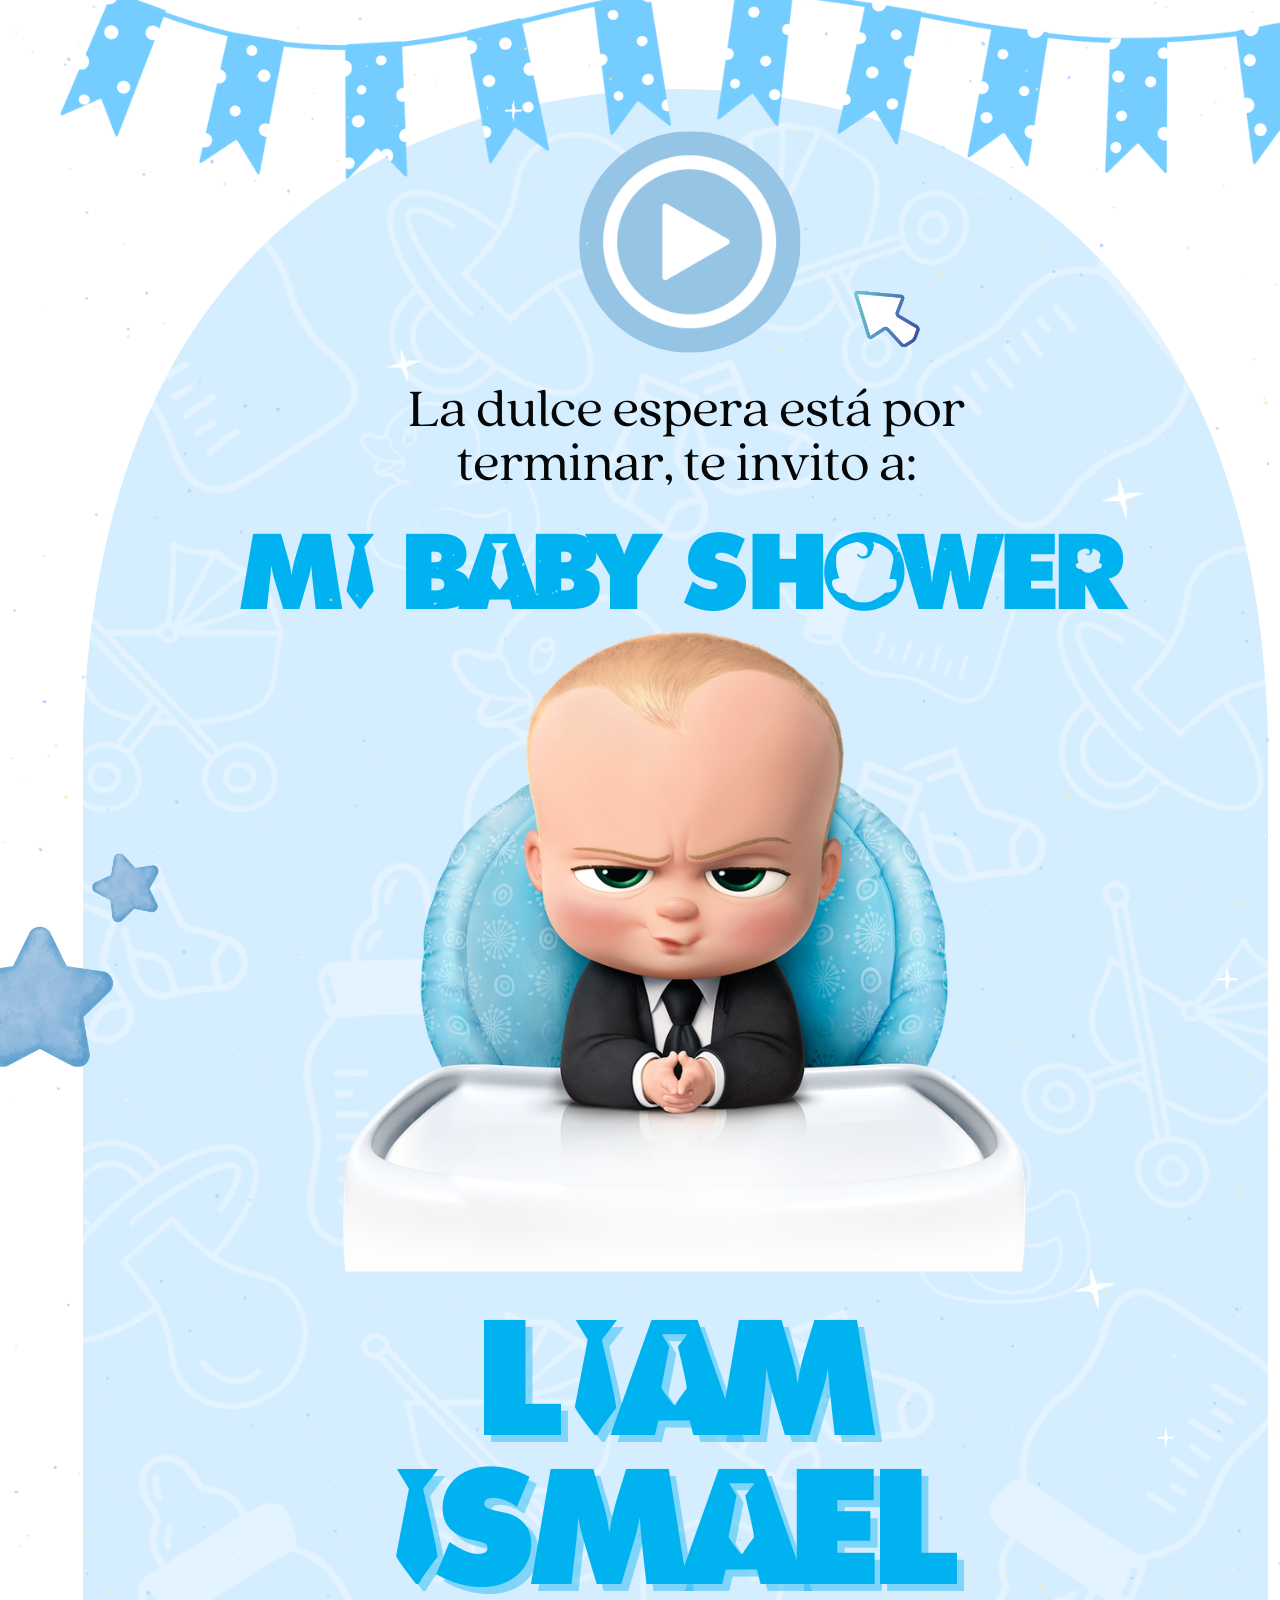
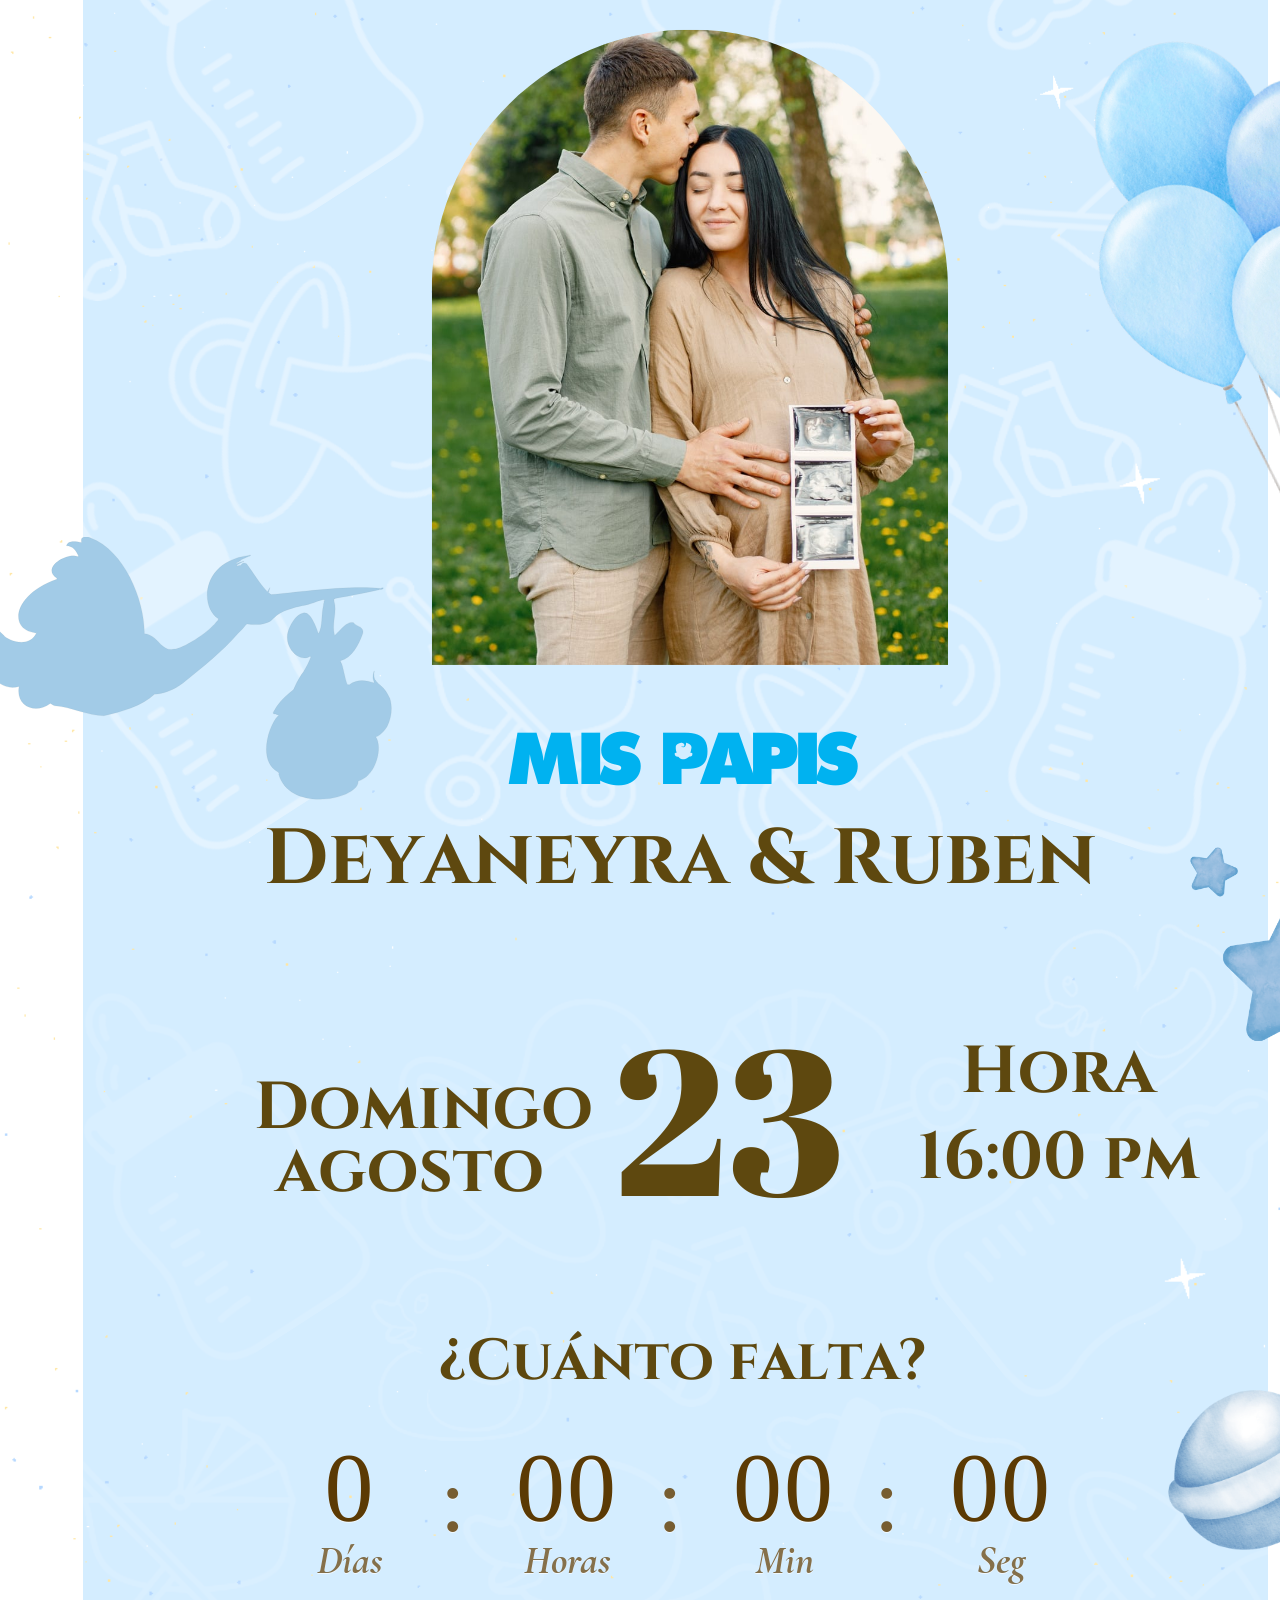
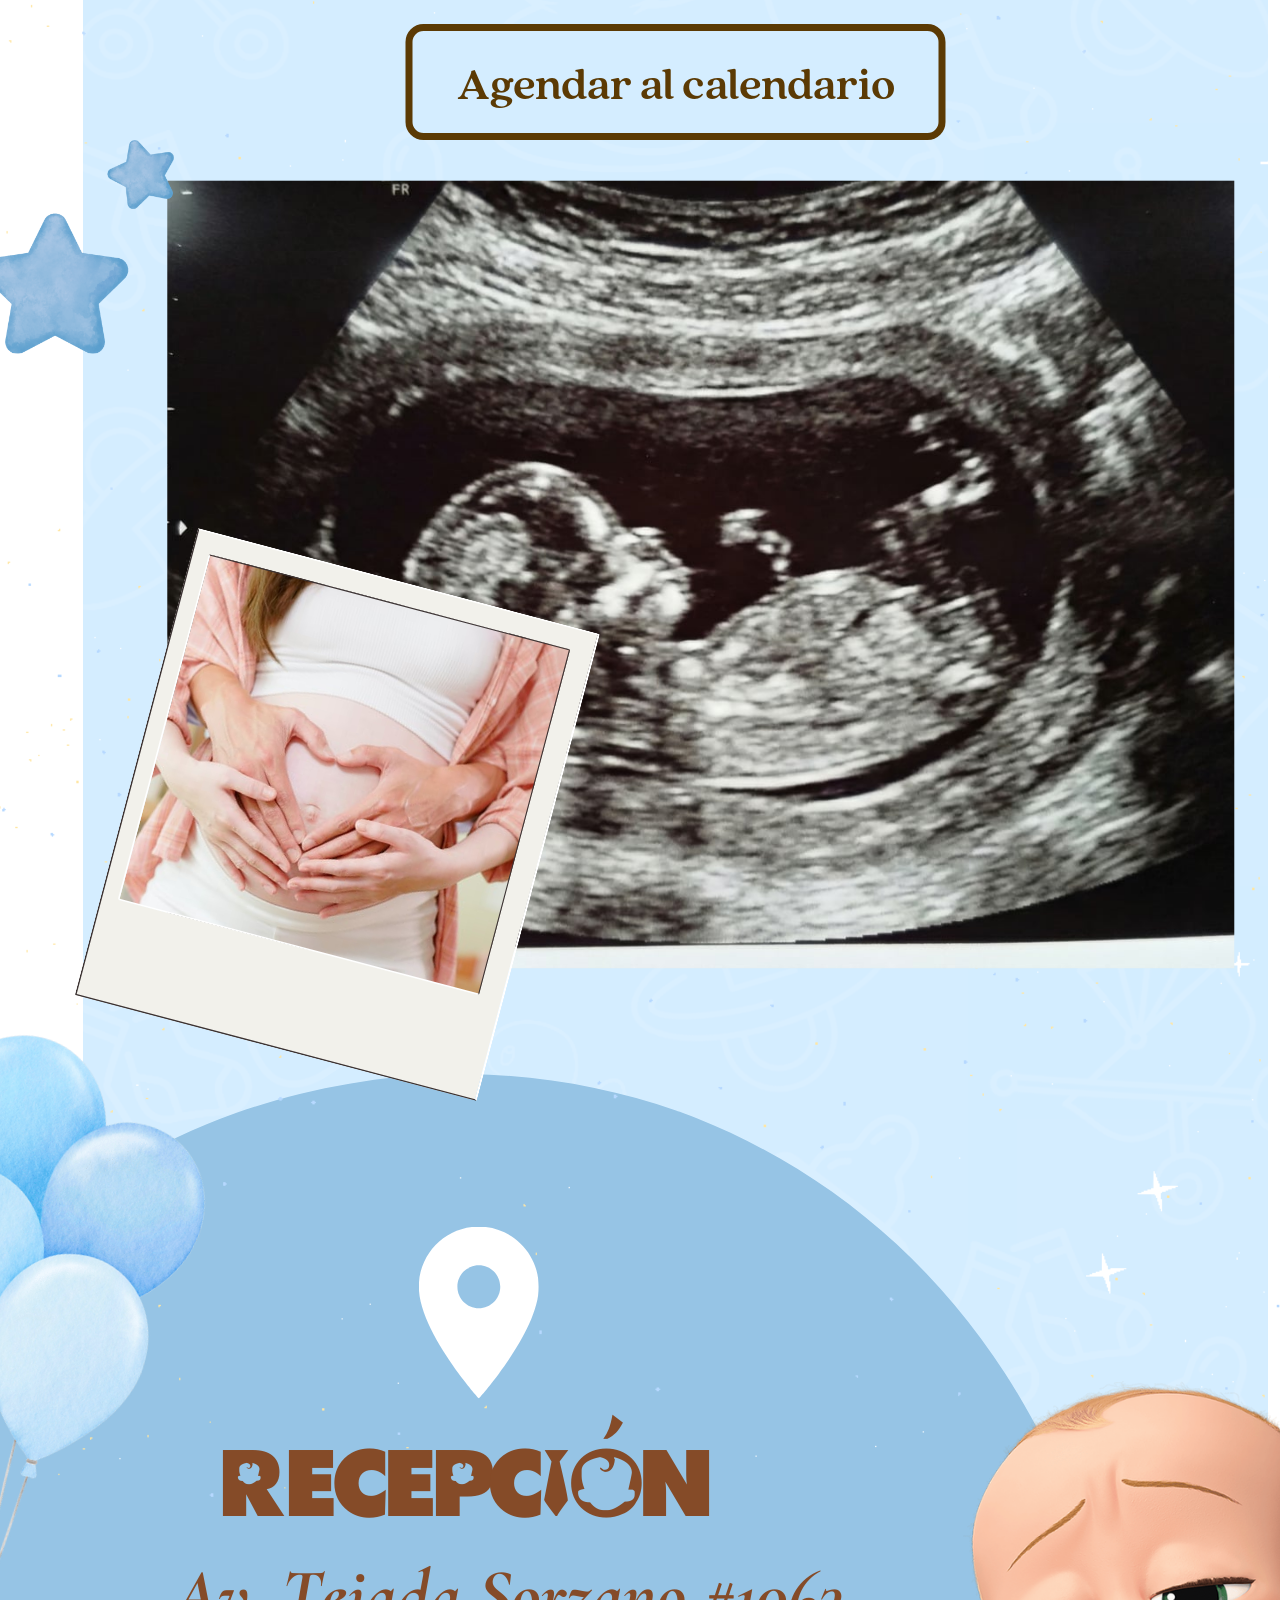
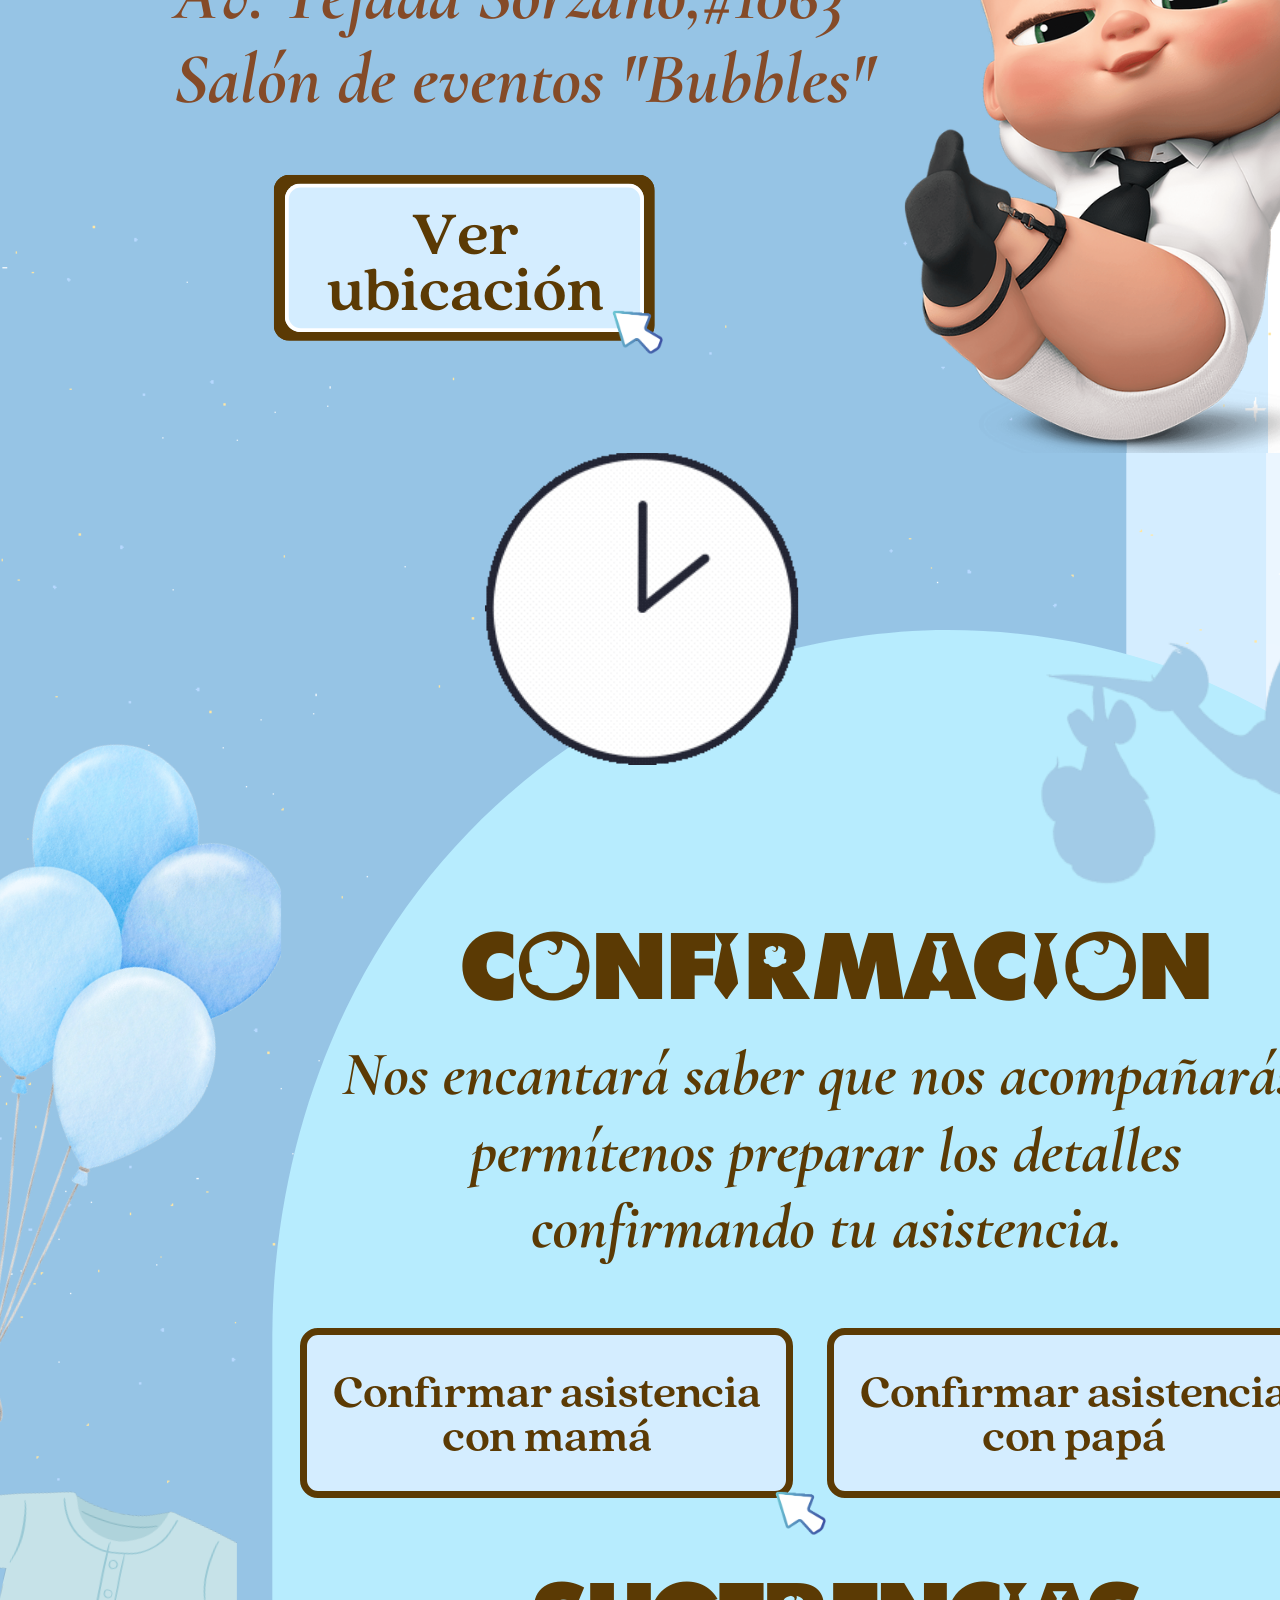
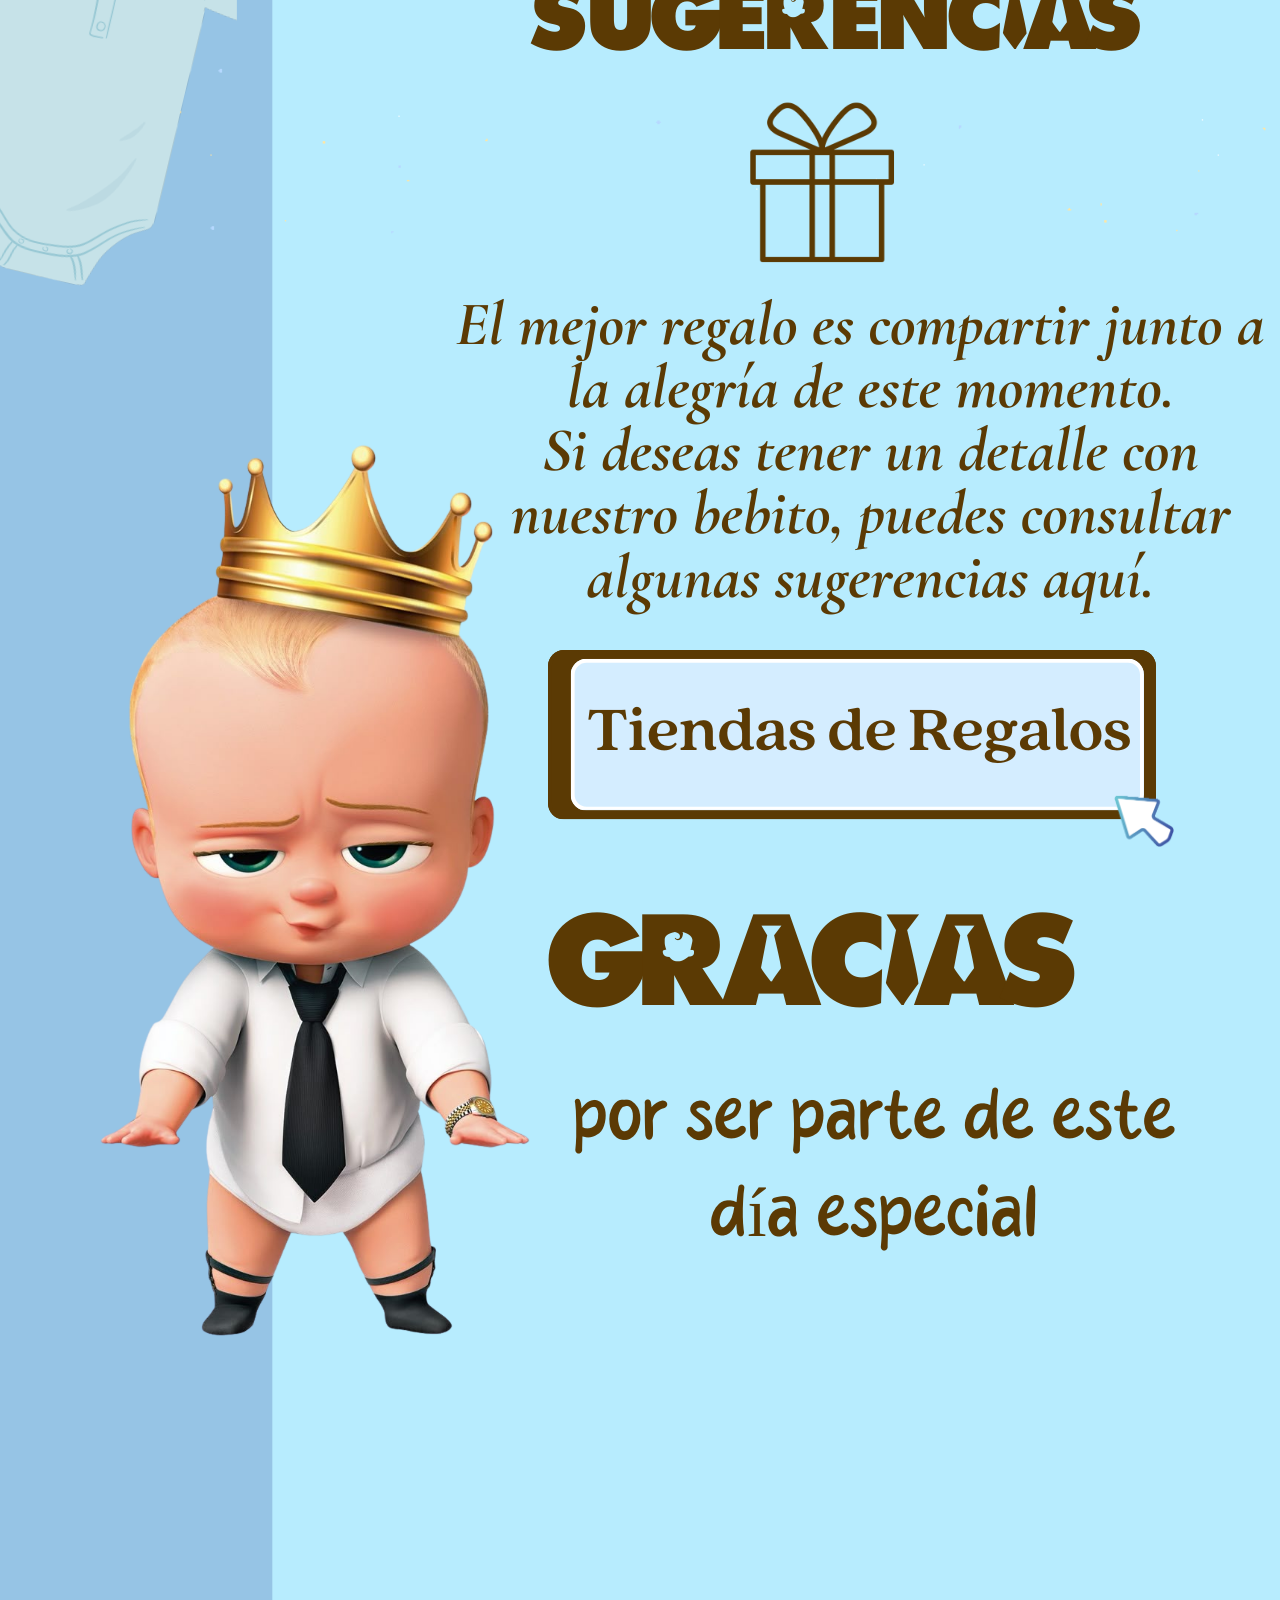
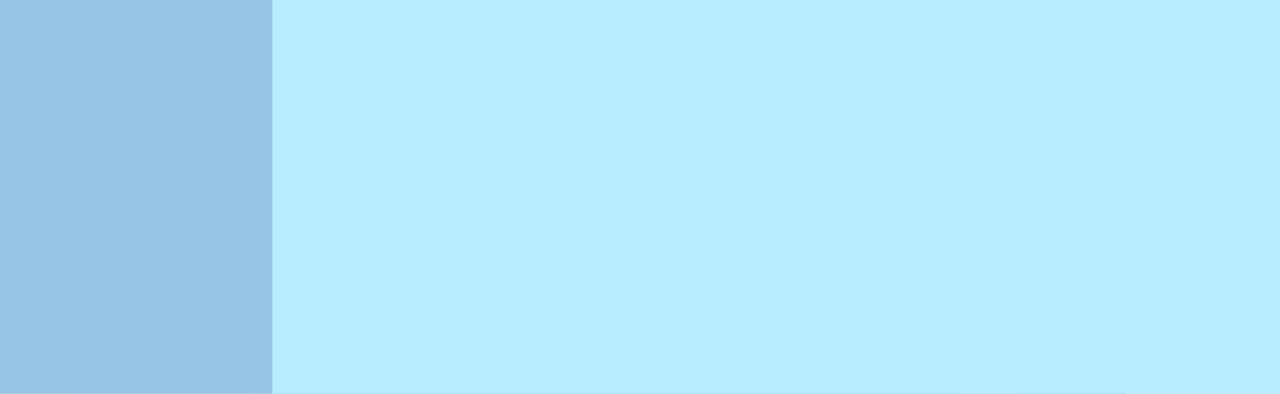
==== commit 8df370d1: "actualiacion what" ====
--- a/index.html
+++ b/index.html
@@ -409,7 +409,7 @@
 </div></div></div>
 </div></div>
 <div class="DF_utQ _0xkaeQ template-calendar-control" style="width:540px;height:116px;transform:translate(405.5px,3224px);z-index:40">
-  <a class="template-calendar-button" href="#" target="_blank" rel="noopener nofollow" draggable="false" data-editable-text="texto-025" data-editable-link="enlace-004" data-calendar-title="Baby Shower Ismael Mathias" data-calendar-location="Av. Tejada Sorzano,#1063, Salón de eventos Bubbles" data-calendar-description="Baby Shower de Ismael Mathias" data-calendar-timezone="America/La_Paz" title="Editar texto-025 / enlace-004 Google Calendar">Agendar al calendario</a>
+  <a class="template-calendar-button" href="#" target="_blank" rel="noopener nofollow" draggable="false" data-editable-text="texto-025" data-editable-link="enlace-004" data-calendar-title="Baby Shower Liam Ismael" data-calendar-location="Av. Tejada Sorzano,#1063, Salón de eventos Bubbles" data-calendar-description="Baby Shower de Liam Ismael" data-calendar-timezone="America/La_Paz" title="Editar texto-025 / enlace-004 Google Calendar">Agendar al calendario</a>
 </div><div class="DF_utQ _0xkaeQ" style="width:48.5499px;height:24.4478px;transform:translate(1020.39px,3072.73px);display:none!important" data-template-hidden="removed-countdown-background"><div class="m1aeoQ" style="position:absolute;top:0px;left:0px;transform-origin:0px 0px;height:24.4478px;width:48.5499px;transform:scale(1)"><div class="hWv4NA" style="width:48.5499px;height:24.4478px;margin-left:0px;margin-top:0px">
 <svg class="_7KaXww"><defs><clippath id="__id346"><path d="M0,0L508.3811585343643,0L508.3811585343643,256L0,256Z"></path></clippath></defs></svg><div class="bFnJ2A" style="clip-path:url(#__id346);background:rgb(150,196,229);width:508.381px;height:256px;transform:scale(0.0954991,0.0954991);transform-origin:0px 0px"></div>
 </div></div></div>
@@ -498,8 +498,8 @@
 <div class="DF_utQ _0xkaeQ" style="width:511.855px;height:68.8125px;transform:translate(426.496px,2927.36px)"><div class="aF9o6Q _0yZ6Qg" style="writing-mode:horizontal-tb;width:643.288px;height:86.4821px;transform:scale(0.795685,0.795685);transform-origin:0px 0px"><div style="transform:translate(0px,-7.25702px)"><div class="E8yZTA"><div><div lang="es-MX" class="_2UyCZQ vkN2Cw Mb8E_A e1_zQg"><p class="_28USrA AfeL7g XN6uKA _4N4NA" style="font-family:YACgEeV8bIQ_0,auto;--H97cbQ:72.5702px;color:rgb(94,72,15);line-height:101px;letter-spacing:0em;--gixK-A:0;text-transform:none;--kJ5CrQ:0;--zPlnxA:none;list-style-type:none"><span class="a_GcMg" style="font-size:1em;font-weight:700;font-style:normal;color:rgb(94,72,15);font-kerning:none;text-decoration-line:none;text-decoration-thickness:initial;text-decoration-style:initial" data-editable-text="texto-012" title="Editar texto-012">¿Cuánto falta?</span></p></div></div></div></div></div></div>
 <div class="DF_utQ _lzXBg _0xkaeQ" style="width:86.7604px;height:148.667px;transform:translate(994.407px,6229.74px)"><div class="DF_utQ" style="width:49.427px;height:111.333px;transform:translate(18.6667px,18.6667px) scale(1)"><div class="aF9o6Q _0yZ6Qg" style="writing-mode:horizontal-tb;width:49.427px;height:111.333px"><div style="transform:translate(0px,-9.33333px)"><div class="E8yZTA"><div><div lang="es-MX" class="_2UyCZQ vkN2Cw Mb8E_A e1_zQg"><p class="_28USrA AfeL7g XN6uKA _4N4NA" style="font-family:YAGT-Pd1tKk_0,auto;--H97cbQ:93.3333px;color:rgb(91,58,4);line-height:130px;letter-spacing:0em;--gixK-A:0;text-transform:none;--kJ5CrQ:0;--zPlnxA:none;list-style-type:none"><span class="a_GcMg" style="font-size:1em;font-weight:400;font-style:normal;color:rgb(91,58,4);font-kerning:none;text-decoration-line:none;text-decoration-thickness:initial;text-decoration-style:initial">´</span></p></div></div></div></div></div></div></div>
 <div class="DF_utQ _0xkaeQ" style="width:733.58px;height:341.421px;transform:translate(305.066px,1288.19px)"><div class="aF9o6Q _0yZ6Qg" style="writing-mode:horizontal-tb;width:782.887px;height:364.37px;transform:scale(0.937018,0.937018);transform-origin:0px 0px"><div class="AModoQ">
-<div class="_5kZSsQ" style="text-shadow:rgba(0,178,240,0.4) 7.58863px 7.58863px 0px;transform:translate(0px,0px)"><div style="transform:translate(0px,23.181px)"><div lang="es-MX" class="_2UyCZQ vkN2Cw Mb8E_A"><p class="_28USrA AfeL7g XN6uKA _4N4NA" style="font-family:YAFrREZempQ_0,auto;--H97cbQ:171.711px;color:transparent;line-height:159px;letter-spacing:0em;--gixK-A:0;text-transform:uppercase;--kJ5CrQ:0;--zPlnxA:none;list-style-type:none"><span class="a_GcMg" style="font-size:1em;font-weight:400;font-style:normal;color:transparent;font-kerning:none;text-decoration-line:none;text-decoration-thickness:initial;text-decoration-style:initial" data-editable-text="texto-013" title="Editar texto-013">Ismael<br>Mathias</span></p></div></div></div>
-<div><div style="transform:translate(0px,23.181px)"><div class="E8yZTA"><div><div lang="es-MX" class="_2UyCZQ vkN2Cw Mb8E_A e1_zQg"><p class="_28USrA AfeL7g XN6uKA _4N4NA" style="font-family:YAFrREZempQ_0,auto;--H97cbQ:171.711px;color:rgb(0,178,240);line-height:159px;letter-spacing:0em;--gixK-A:0;text-transform:uppercase;--kJ5CrQ:0;--zPlnxA:none;list-style-type:none"><span class="a_GcMg" style="font-size:1em;font-weight:400;font-style:normal;color:rgb(0,178,240);font-kerning:none;text-decoration-line:none;text-decoration-thickness:initial;text-decoration-style:initial" data-editable-text="texto-014" title="Editar texto-014">Ismael<br>Mathias</span></p></div></div></div></div></div>
+<div class="_5kZSsQ" style="text-shadow:rgba(0,178,240,0.4) 7.58863px 7.58863px 0px;transform:translate(0px,0px)"><div style="transform:translate(0px,23.181px)"><div lang="es-MX" class="_2UyCZQ vkN2Cw Mb8E_A"><p class="_28USrA AfeL7g XN6uKA _4N4NA" style="font-family:YAFrREZempQ_0,auto;--H97cbQ:171.711px;color:transparent;line-height:159px;letter-spacing:0em;--gixK-A:0;text-transform:uppercase;--kJ5CrQ:0;--zPlnxA:none;list-style-type:none"><span class="a_GcMg" style="font-size:1em;font-weight:400;font-style:normal;color:transparent;font-kerning:none;text-decoration-line:none;text-decoration-thickness:initial;text-decoration-style:initial" data-editable-text="texto-013" title="Editar texto-013">Liam<br>Ismael</span></p></div></div></div>
+<div><div style="transform:translate(0px,23.181px)"><div class="E8yZTA"><div><div lang="es-MX" class="_2UyCZQ vkN2Cw Mb8E_A e1_zQg"><p class="_28USrA AfeL7g XN6uKA _4N4NA" style="font-family:YAFrREZempQ_0,auto;--H97cbQ:171.711px;color:rgb(0,178,240);line-height:159px;letter-spacing:0em;--gixK-A:0;text-transform:uppercase;--kJ5CrQ:0;--zPlnxA:none;list-style-type:none"><span class="a_GcMg" style="font-size:1em;font-weight:400;font-style:normal;color:rgb(0,178,240);font-kerning:none;text-decoration-line:none;text-decoration-thickness:initial;text-decoration-style:initial" data-editable-text="texto-014" title="Editar texto-014">Liam<br>Ismael</span></p></div></div></div></div></div>
 </div></div></div>
 <div class="DF_utQ _lzXBg _0xkaeQ" style="width:159.341px;height:208.613px;transform:translate(532.598px,4563.91px)"><div class="DF_utQ" style="width:75.2711px;height:124.543px;transform:translate(42.0348px,42.0348px) scale(1)"><div class="aF9o6Q _0yZ6Qg" style="writing-mode:horizontal-tb;width:76.1068px;height:125.926px;transform:scale(0.989019,0.989019);transform-origin:0px 0px"><div style="transform:translate(0px,-10.5332px)"><div class="E8yZTA"><div><div lang="es-MX" class="_2UyCZQ vkN2Cw Mb8E_A e1_zQg"><p class="_28USrA AfeL7g XN6uKA _4N4NA" style="font-family:YAFIJD4wtN8_0,auto;--H97cbQ:105.332px;color:rgb(133,75,40);line-height:147px;letter-spacing:0em;--gixK-A:0;text-transform:uppercase;--kJ5CrQ:0;--zPlnxA:none;list-style-type:none"><span class="a_GcMg" style="font-size:1em;font-weight:400;font-style:normal;color:rgb(133,75,40);font-kerning:none;text-decoration-line:none;text-decoration-thickness:initial;text-decoration-style:initial">´</span></p></div></div></div></div></div></div></div>
 <div class="DF_utQ _0xkaeQ template-button-gif" data-template-button-gif="ubicacion" style="width:120px;height:108px;transform:translate(543px,5046px);pointer-events:none"><div class="Zp7NQw">
@@ -547,8 +547,8 @@
 </div></div>
 <div class="DF_utQ _0xkaeQ template-confirmation-control" style="width:850px;height:170px;transform:translate(300px,875px);z-index:45">
   <div class="template-confirmation-buttons">
-    <a class="template-confirmation-button" href="https://wa.me/10000000000?text=Hola%2C%20confirmo%20mi%20asistencia%20al%20Baby%20Shower%20con%20mam%C3%A1." target="_blank" rel="noopener nofollow" draggable="false" data-editable-text="texto-015" data-editable-link="enlace-003" data-whatsapp-phone="+59169870904" data-whatsapp-message="Hola, confirmo mi asistencia al Baby Shower con mamá." title="Editar texto-015 / enlace-003 WhatsApp mamá">Confirmar asistencia con mamá<img src="assets/images/image-030-743f769c52ea.gif" alt="" draggable="false"></a>
-    <a class="template-confirmation-button" href="https://wa.me/10000000001?text=Hola%2C%20confirmo%20mi%20asistencia%20al%20Baby%20Shower%20con%20pap%C3%A1." target="_blank" rel="noopener nofollow" draggable="false" data-editable-text="texto-026" data-editable-link="enlace-005" data-whatsapp-phone="+59168216317" data-whatsapp-message="Hola, confirmo mi asistencia al Baby Shower con papá." title="Editar texto-026 / enlace-005 WhatsApp papá">Confirmar asistencia con papá<img src="assets/images/image-030-743f769c52ea.gif" alt="" draggable="false"></a>
+    <a class="template-confirmation-button" href="https://wa.me/59169870904?text=Hola%2C%20confirmo%20mi%20asistencia%20al%20Baby%20Shower%20con%20mam%C3%A1." target="_blank" rel="noopener nofollow" draggable="false" data-editable-text="texto-015" data-editable-link="enlace-003" data-whatsapp-phone="+59169870904" data-whatsapp-message="Hola Deya! Muchas Gracias por la invitacion. Confirmo mi asistencia al Baby Shower de Liam Ismael 🍼" title="Editar texto-015 / enlace-003 WhatsApp mamá">Confirmar asistencia con mamá<img src="assets/images/image-030-743f769c52ea.gif" alt="" draggable="false"></a>
+    <a class="template-confirmation-button" href="https://wa.me/59168216317?text=Hola%2C%20confirmo%20mi%20asistencia%20al%20Baby%20Shower%20con%20pap%C3%A1." target="_blank" rel="noopener nofollow" draggable="false" data-editable-text="texto-026" data-editable-link="enlace-005" data-whatsapp-phone="+59168216317" data-whatsapp-message="Hola Deya! Muchas Gracias por la invitacion. Confirmo mi asistencia al Baby Shower de Liam Ismael 🍼" title="Editar texto-026 / enlace-005 WhatsApp papá">Confirmar asistencia con papá<img src="assets/images/image-030-743f769c52ea.gif" alt="" draggable="false"></a>
   </div>
 </div><div class="DF_utQ _0xkaeQ" style="width:607.929px;height:169.397px;transform:translate(522.694px,875.41px);display:none!important" data-template-hidden="replaced-single-confirmation-button"><div style="width:607.929px;height:169.397px;transform:scale(1,1);transform-origin:0px 0px">
 <div class="DF_utQ _0xkaeQ" style="width:607.929px;height:169.397px;transform:translate(-5.68434e-14px,-5.68434e-14px)"><div class="m1aeoQ" style="position:absolute;top:0px;left:0px;transform-origin:0px 0px;height:169.397px;width:607.929px;transform:scale(1)">
--- a/assets/css/styles.css
+++ b/assets/css/styles.css
@@ -297,11 +297,11 @@
 }
 
 .rGeu6w > div > ._8jGYJw {
-  backface-visibility: hidden;
+  backface-visibility: visible;
   contain: none !important;
   transform: scale(var(--template-scale));
   transform-origin: top left;
-  -webkit-backface-visibility: hidden;
+  -webkit-backface-visibility: visible;
 }
 
 #PB55xh5Y0d5c6Fv7 > div > ._8jGYJw {
@@ -345,8 +345,8 @@
   ._7_i_XA,
   .Dt3KRw,
   .dMHlHA {
-    backface-visibility: hidden;
-    -webkit-backface-visibility: hidden;
+    backface-visibility: visible;
+    -webkit-backface-visibility: visible;
   }
 }
 
@@ -436,10 +436,26 @@
   background-color: #ffffff;
 }
 
-/* Mobile friendliness: ensure images scale and avoid overflow */
+/* Mobile repaint fix: Canva absolute images must keep filling their fixed boxes. */
 .rGeu6w > div { margin: 0 auto; }
-img, .paNqSg, .Dt3KRw, .dMHlHA { max-width: 100%; height: auto; display: block; }
-svg { max-width: 100%; height: auto; }
+.paNqSg,
+._7_i_XA,
+.Dt3KRw,
+.dMHlHA {
+  display: block;
+  height: 100% !important;
+  max-width: none !important;
+  width: 100% !important;
+}
+.jXCxjw > img {
+  height: 100% !important;
+  max-width: none !important;
+  width: 100% !important;
+}
+
+.QhExXw.pKfnlA {
+  transform: none !important;
+}
 .template-audio-toggle { position: fixed; bottom: 16px; right: 16px; z-index: 10000; }
 /* Keep root overflow hidden on x-axis to prevent accidental horizontal scroll on narrow viewports */
 html, body, #root { overflow-x: hidden !important; }
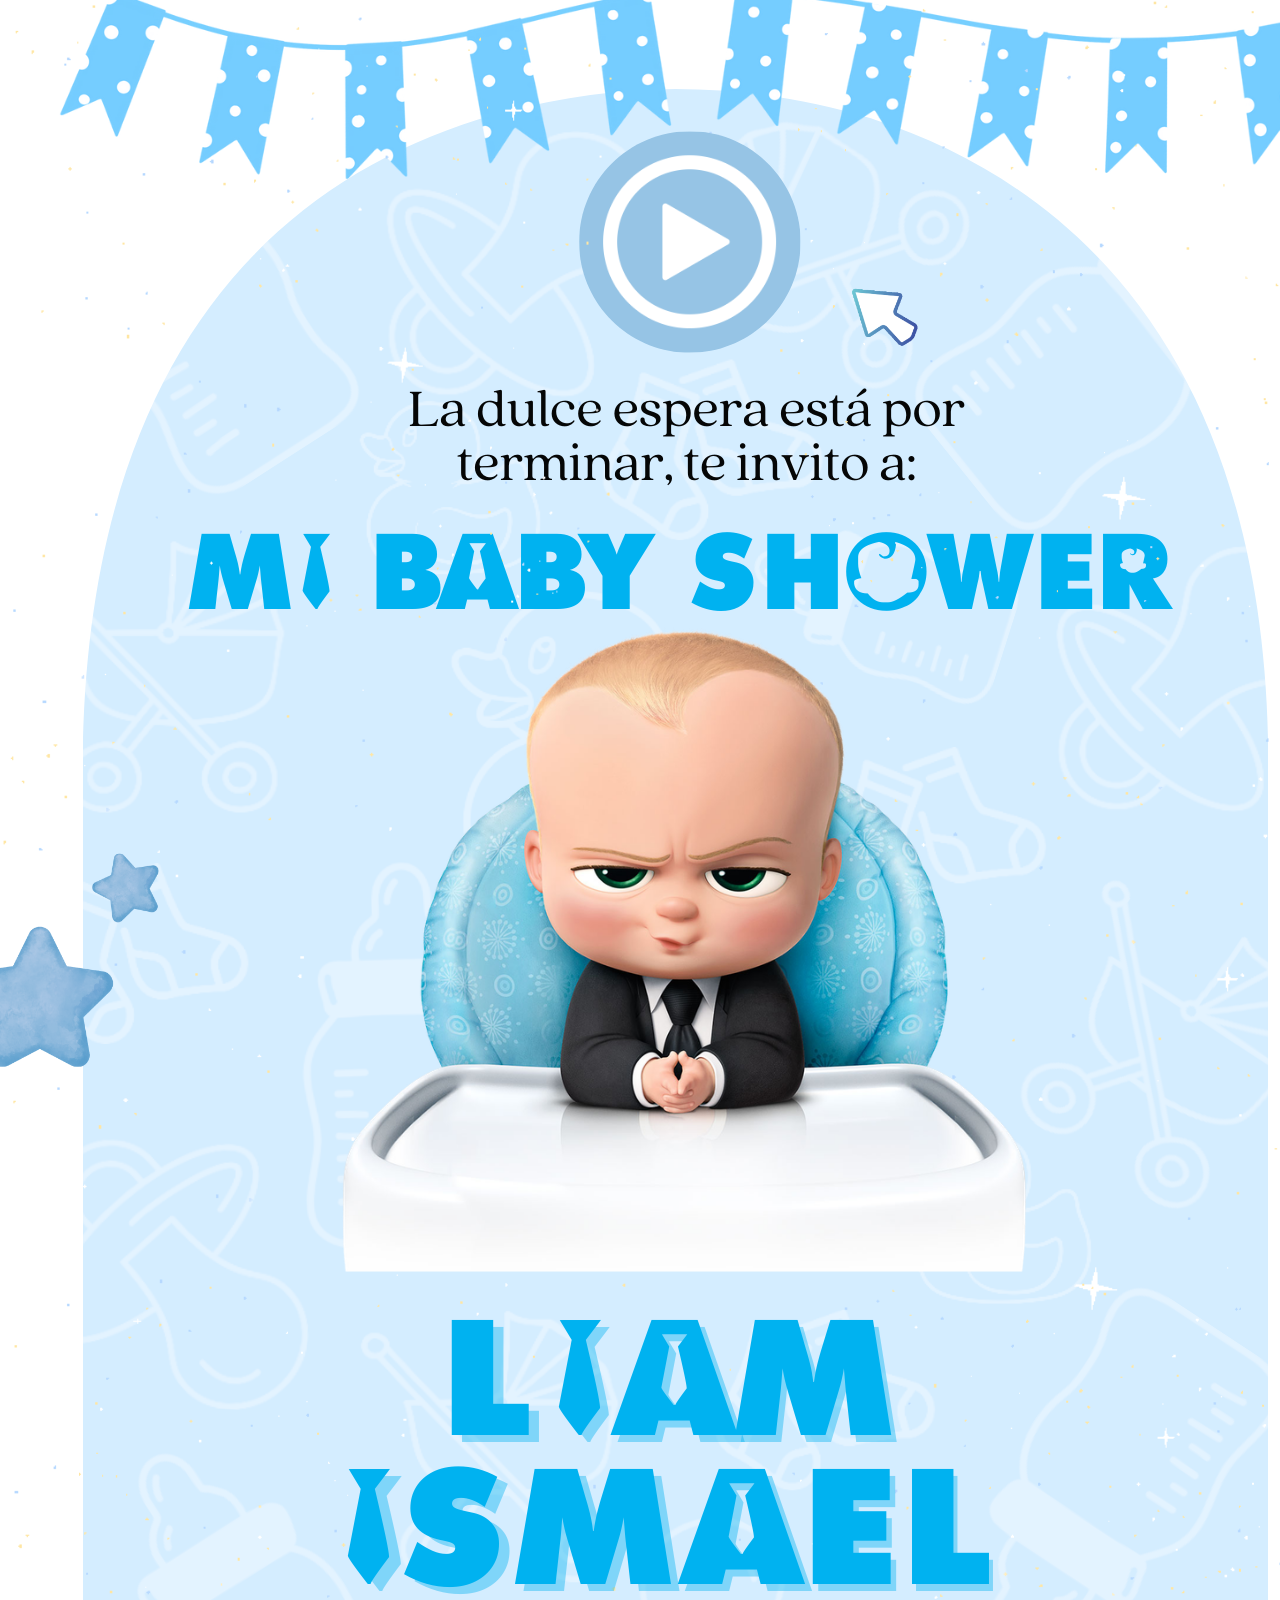
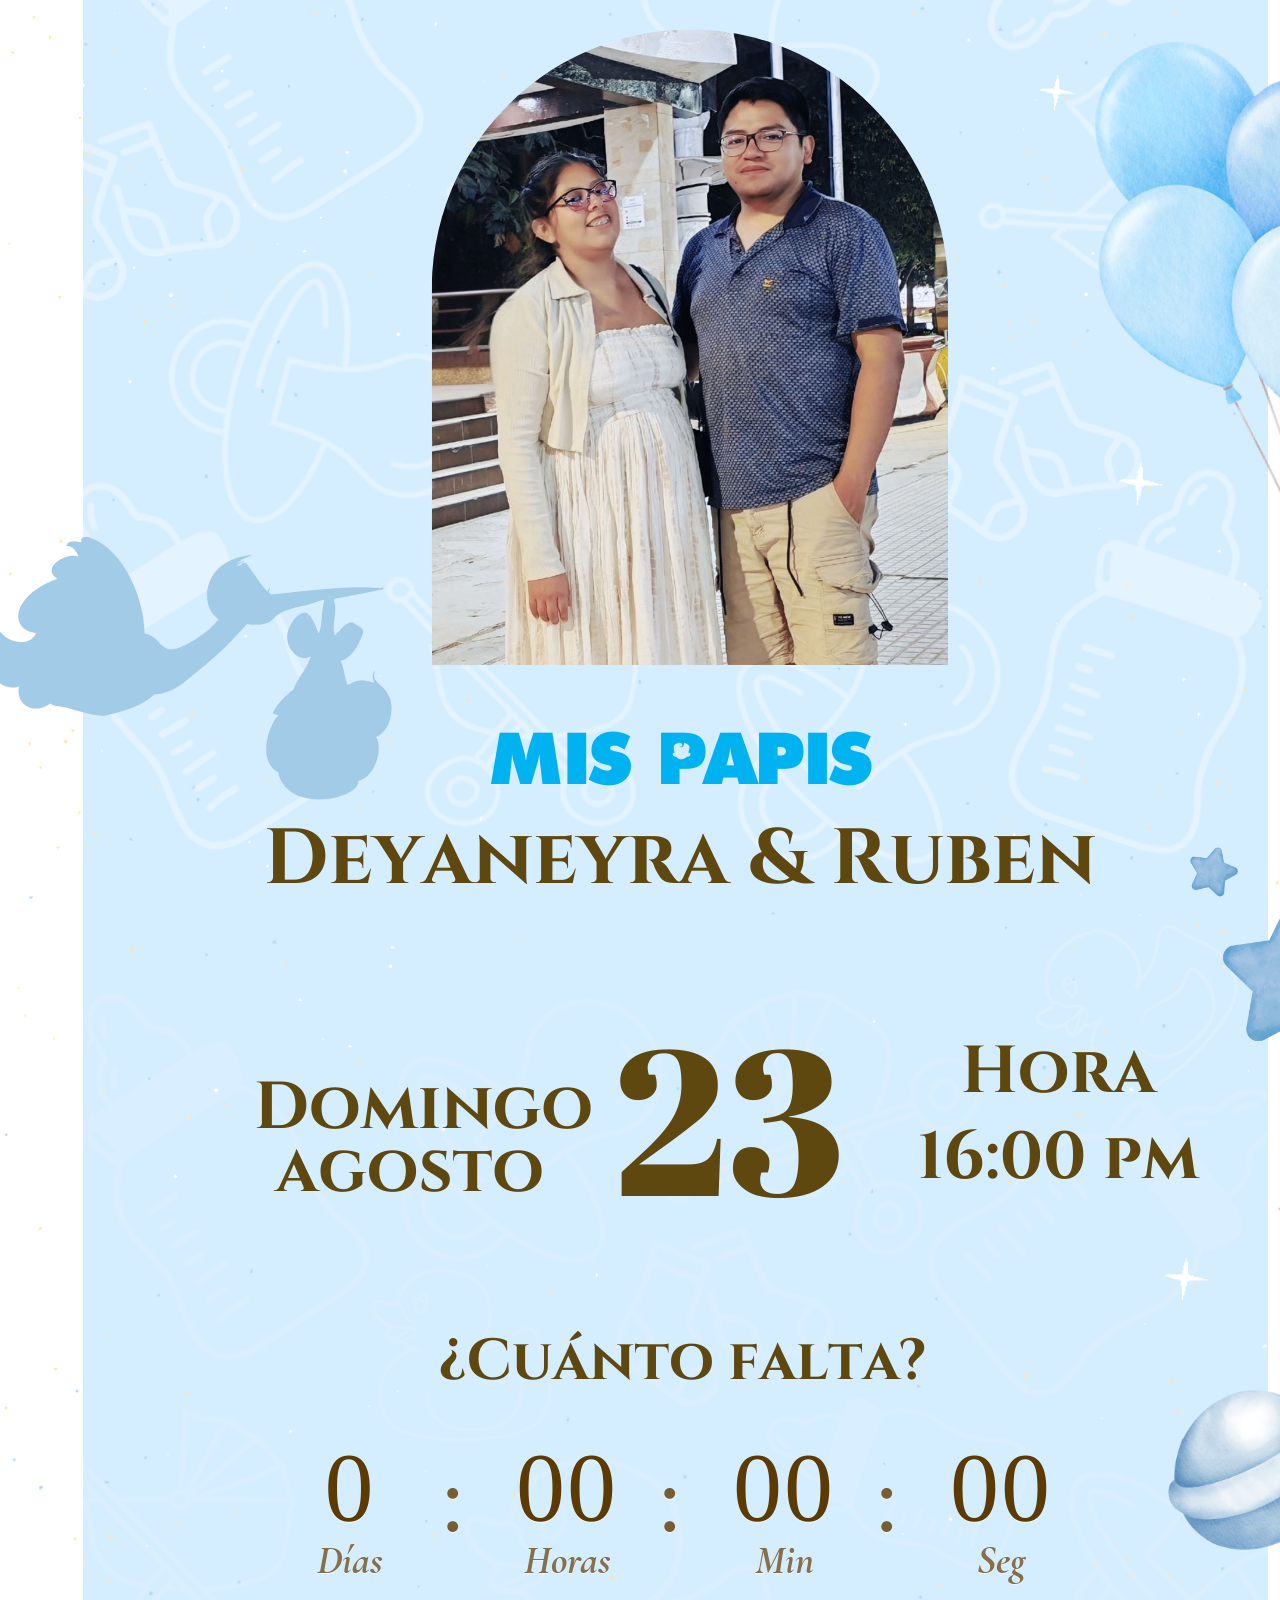
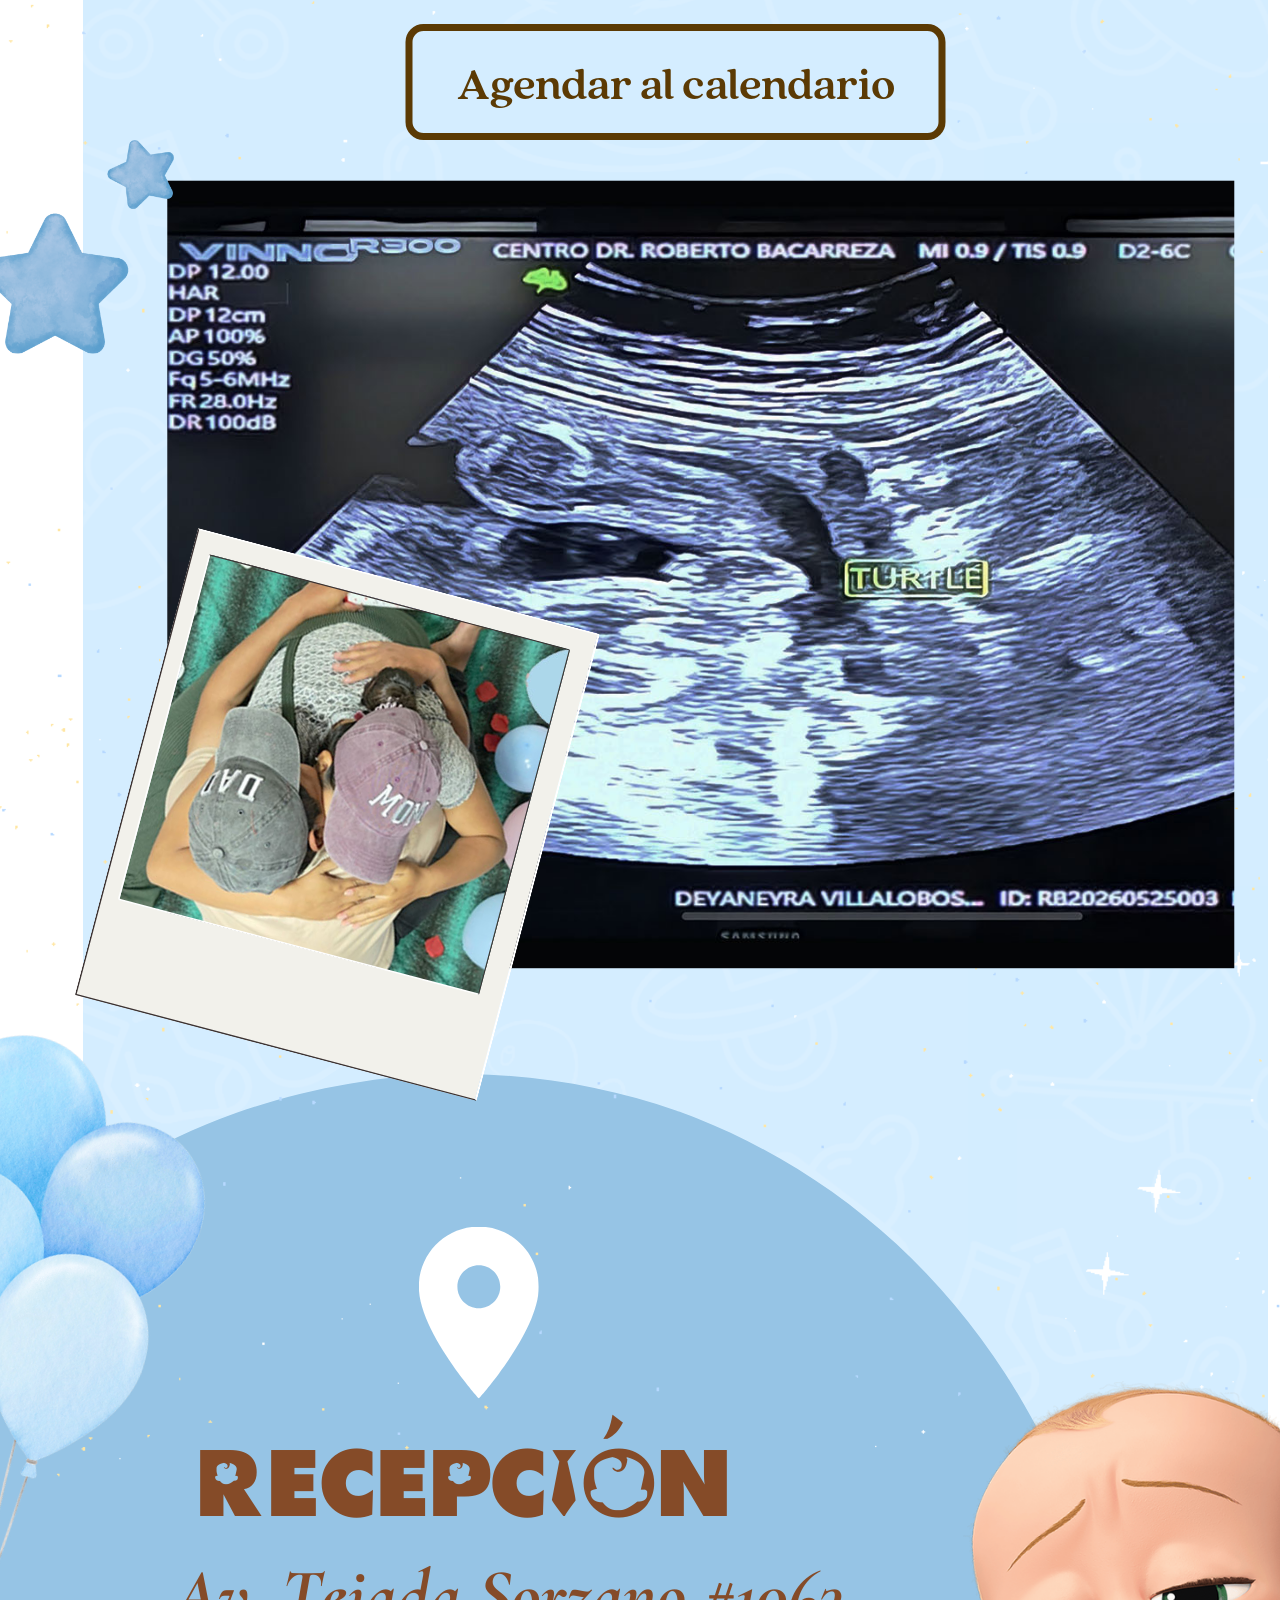
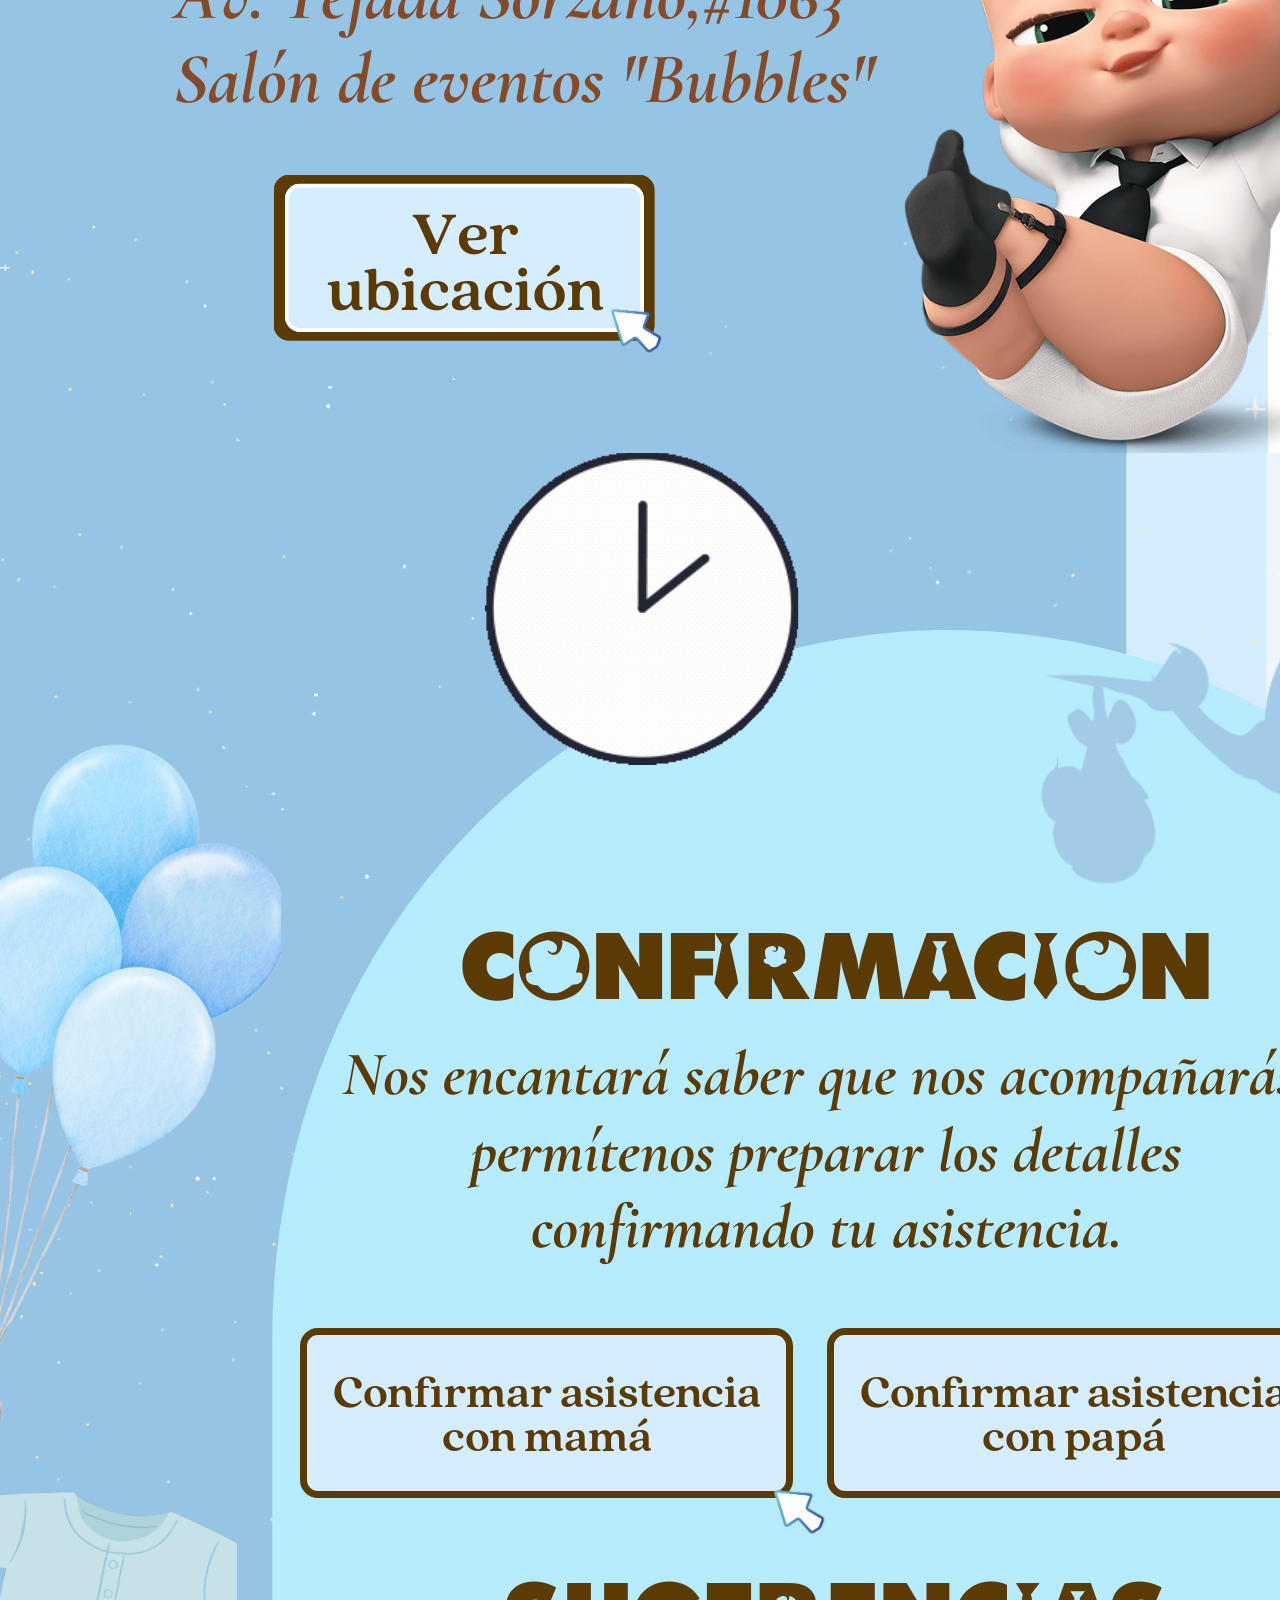
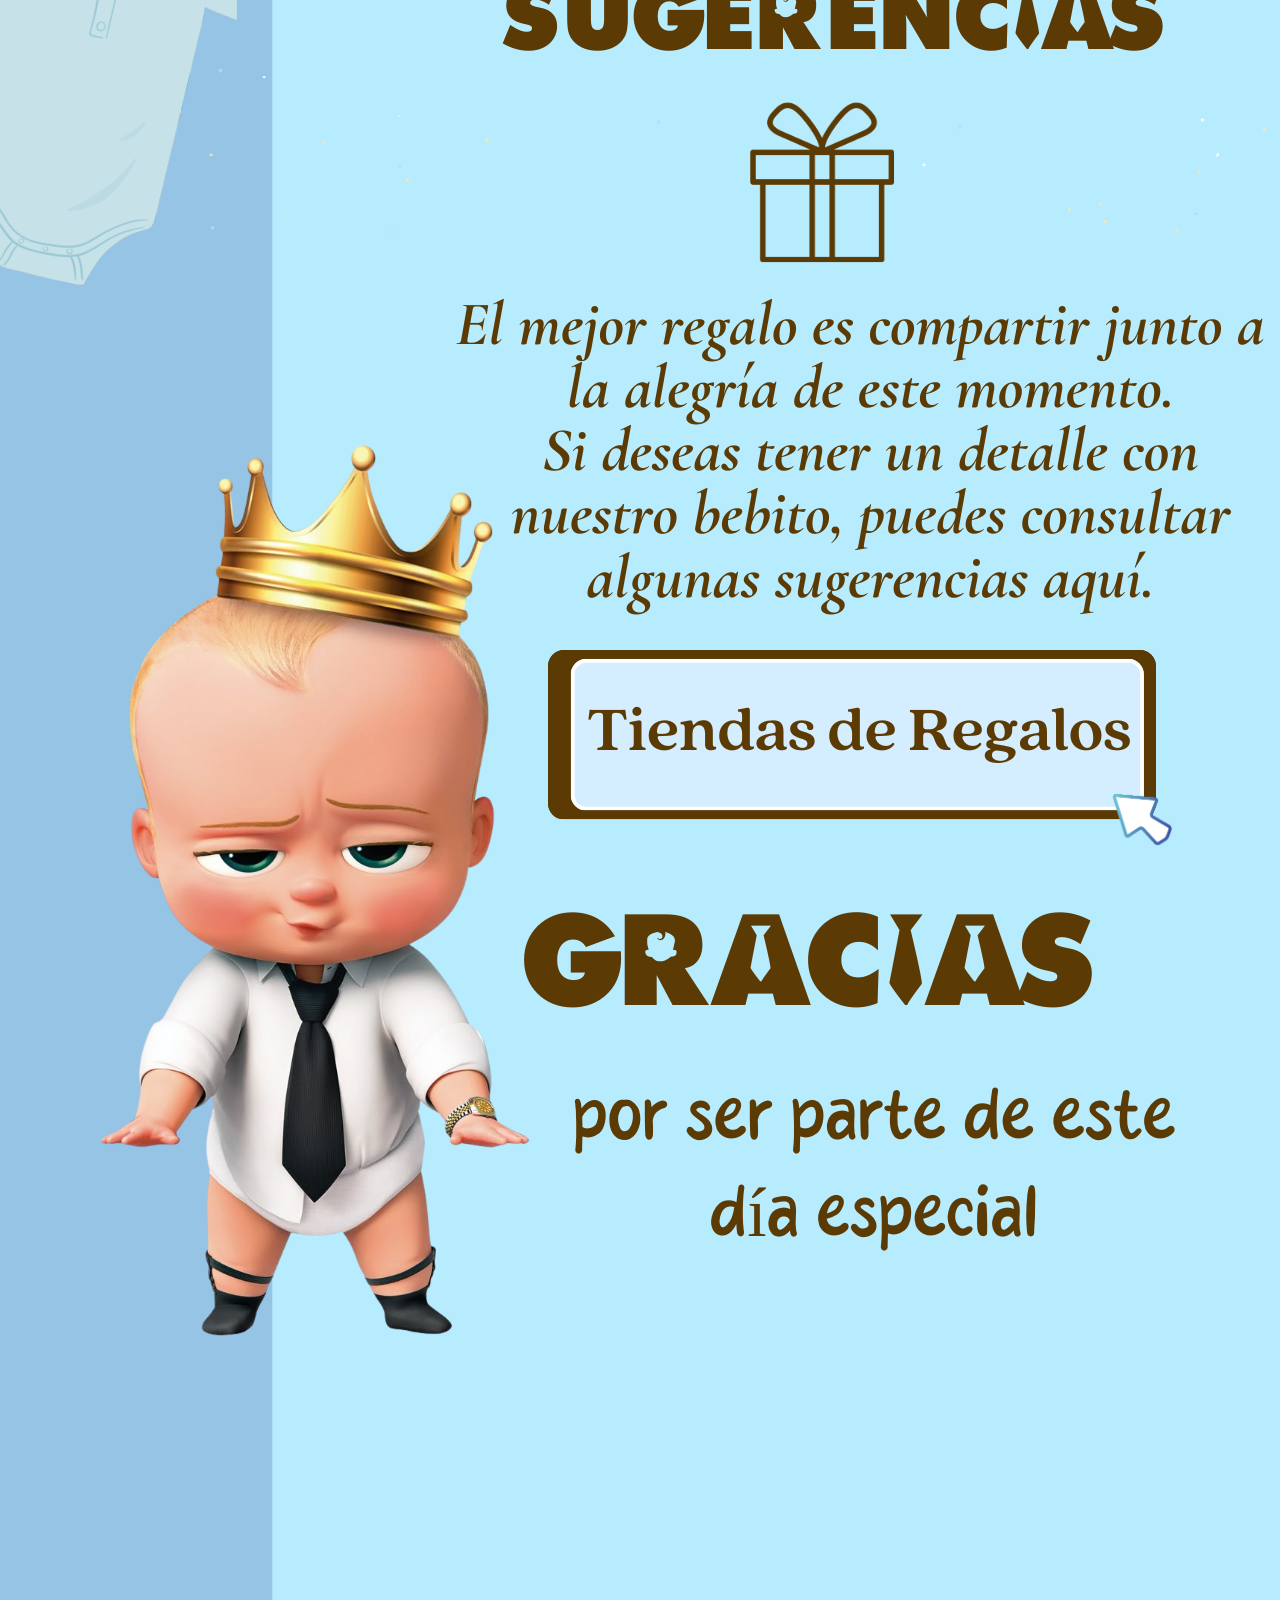
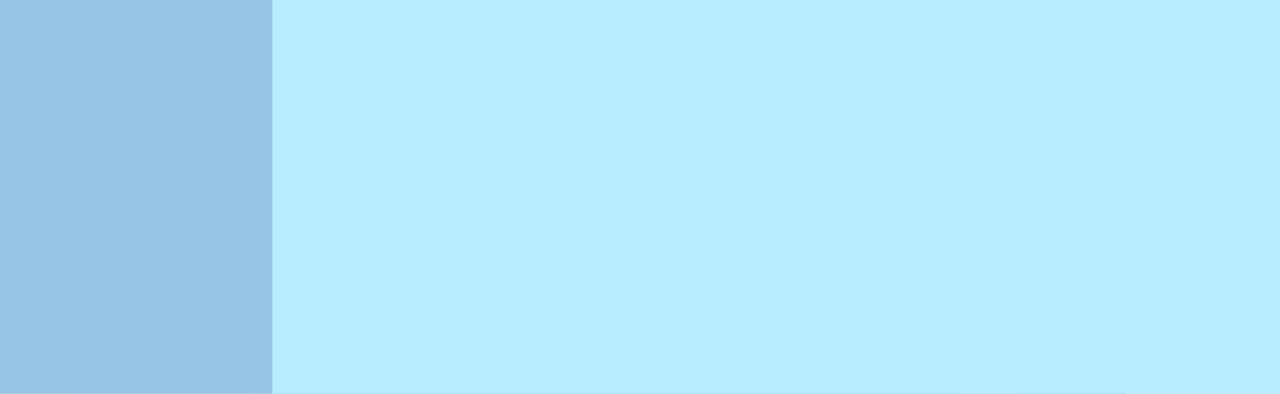
==== commit 6e57ef81: "actualiacion fotos" ====
--- a/index.html
+++ b/index.html
@@ -430,7 +430,7 @@
 <div class="a26Xuw"><div class="PcHy7w"><div class="uk_25A Ty61NA"><div class="Izwocg" style="width:1334.23px;height:233.491px;transform:translate(0px,-1.42109e-14px) rotate(0deg)"><img class="_7_i_XA" draggable="false" src="assets/images/image-026-5f8159c7440e.png"></div></div></div></div>
 <div style="position:absolute;top:0px;left:0px;transform-origin:0px 0px;height:233.491px;width:1334.23px;pointer-events:none;transform:scale(1)"></div>
 </div></div></div></div>
-<div class="DF_utQ _lzXBg _0xkaeQ" style="width:795.232px;height:147.034px;transform:translate(64.186px,4614.77px)"><div class="DF_utQ" style="width:758.309px;height:110.111px;transform:translate(18.4617px,18.4617px) scale(1)"><div class="aF9o6Q _0yZ6Qg" style="writing-mode:horizontal-tb;width:766.728px;height:111.333px;transform:scale(0.989019,0.989019);transform-origin:0px 0px"><div style="transform:translate(0px,-9.33333px)"><div class="E8yZTA"><div><div lang="es-MX" class="_2UyCZQ vkN2Cw Mb8E_A e1_zQg"><p class="_28USrA AfeL7g XN6uKA _4N4NA" style="font-family:YAFrREZempQ_0,auto;--H97cbQ:93.3333px;color:rgb(133,75,40);line-height:130px;letter-spacing:0em;--gixK-A:0;text-transform:uppercase;--kJ5CrQ:0;--zPlnxA:none;list-style-type:none"><span class="a_GcMg" style="font-size:1em;font-weight:400;font-style:normal;color:rgb(133,75,40);font-kerning:none;text-decoration-line:none;text-decoration-thickness:initial;text-decoration-style:initial" data-editable-text="texto-002" title="Editar texto-002">Recepcion</span></p></div></div></div></div></div></div></div>
+<div class="DF_utQ _lzXBg _0xkaeQ" style="width:795.232px;height:147.034px;transform:translate(64.186px,4614.77px)"><div class="DF_utQ" style="width:758.309px;height:110.111px;transform:translate(18.4617px,18.4617px) scale(1)"><div class="aF9o6Q _0yZ6Qg" style="writing-mode:horizontal-tb;width:766.728px;height:111.333px;transform:scale(0.989019,0.989019);transform-origin:0px 0px"><div style="transform:translate(0px,-9.33333px)"><div class="E8yZTA"><div><div lang="es-MX" class="_2UyCZQ vkN2Cw Mb8E_A e1_zQg"><p class="_28USrA AfeL7g XN6uKA _4N4NA" style="font-family:YAFrREZempQ_0,auto;--H97cbQ:93.3333px;color:rgb(133,75,40);line-height:130px;letter-spacing:0em;--gixK-A:0;text-transform:uppercase;--kJ5CrQ:0;--zPlnxA:none;list-style-type:none"><span class="a_GcMg" style="font-size:1em;font-weight:400;font-style:normal;color:rgb(133,75,40);font-kerning:none;text-decoration-line:none;text-decoration-thickness:initial;text-decoration-style:initial;letter-spacing: 0.055em;" data-editable-text="texto-002" title="Editar texto-002">Recepcion</span></p></div></div></div></div></div></div></div>
 <div style="clip-path:polygon(1168.07px 2990.07px,1351px 2990.07px,1351px 3284.7px,1168.07px 3284.7px)"><div class="DF_utQ _0xkaeQ" style="width:207.342px;height:294.625px;transform:translate(1168.07px,2990.07px)"><div class="DF_utQ" style="width:207.342px;height:294.625px"><div class="Zp7NQw">
 <div class="a26Xuw"><div class="PcHy7w"><div class="uk_25A Ty61NA"><div class="Izwocg" style="width:207.342px;height:294.625px;transform:translate(0px,0px) rotate(0deg)"><img class="_7_i_XA" draggable="false" src="assets/images/image-027-9afc0bbe2261.png"></div></div></div></div>
 <div style="position:absolute;top:0px;left:0px;transform-origin:0px 0px;height:294.625px;width:207.342px;pointer-events:none;transform:scale(1)"></div>
@@ -470,7 +470,7 @@
 </div></div>
 <div class="S3wQqg lKZixA _8YzbFQ"><div class="uqhtBg"><div class="template-legacy-embed-hidden" aria-hidden="true"></div></div></div>
 </div></div></div></div>
-<div class="DF_utQ _0xkaeQ" style="width:1016.45px;height:125.478px;transform:translate(175.252px,513.922px)"><div class="aF9o6Q _0yZ6Qg" style="writing-mode:horizontal-tb;width:874.132px;height:107.909px;transform:scale(1.16281,1.16281);transform-origin:0px 0px"><div style="transform:translate(0px,-9.04348px)"><div class="E8yZTA"><div><div lang="es-MX" class="_2UyCZQ vkN2Cw Mb8E_A e1_zQg"><p class="_28USrA AfeL7g XN6uKA _4N4NA" style="font-family:YAFrREZempQ_0,auto;--H97cbQ:90.4348px;color:rgb(0,178,240);line-height:126px;letter-spacing:0em;--gixK-A:0;text-transform:uppercase;--kJ5CrQ:0;--zPlnxA:none;list-style-type:none"><span class="a_GcMg" style="font-size:1em;font-weight:400;font-style:normal;color:rgb(0,178,240);font-kerning:none;text-decoration-line:none;text-decoration-thickness:initial;text-decoration-style:initial" data-editable-text="texto-003" title="Editar texto-003">Mi Baby Shower</span></p></div></div></div></div></div></div>
+<div class="DF_utQ _0xkaeQ" style="width:1016.45px;height:125.478px;transform:translate(175.252px,513.922px)"><div class="aF9o6Q _0yZ6Qg" style="writing-mode:horizontal-tb;width:874.132px;height:107.909px;transform:scale(1.16281,1.16281);transform-origin:0px 0px"><div style="transform:translate(0px,-9.04348px)"><div class="E8yZTA"><div><div lang="es-MX" class="_2UyCZQ vkN2Cw Mb8E_A e1_zQg"><p class="_28USrA AfeL7g XN6uKA _4N4NA" style="font-family:YAFrREZempQ_0,auto;--H97cbQ:90.4348px;color:rgb(0,178,240);line-height:126px;letter-spacing:0em;--gixK-A:0;text-transform:uppercase;--kJ5CrQ:0;--zPlnxA:none;list-style-type:none"><span class="a_GcMg" style="font-size:1em;font-weight:400;font-style:normal;color:rgb(0,178,240);font-kerning:none;text-decoration-line:none;text-decoration-thickness:initial;text-decoration-style:initial;letter-spacing: 0.07em;" data-editable-text="texto-003" title="Editar texto-003">Mi Baby Shower</span></p></div></div></div></div></div></div>
 <div class="DF_utQ _0xkaeQ" style="width:594.208px;height:119.301px;transform:translate(389.571px,373.851px)"><div class="aF9o6Q _0yZ6Qg" style="writing-mode:horizontal-tb;width:717.022px;height:143.958px;transform:scale(0.828717,0.828717);transform-origin:0px 0px"><div style="transform:translate(0px,6.97923px)"><div class="E8yZTA"><div><div lang="es-MX" class="_2UyCZQ vkN2Cw Mb8E_A e1_zQg"><p class="_28USrA AfeL7g XN6uKA _4N4NA" style="font-family:YAFdJqpPvDU_0,auto;--H97cbQ:66.4689px;color:rgb(5,6,6);line-height:65px;letter-spacing:0em;--gixK-A:0;text-transform:none;--kJ5CrQ:0;--zPlnxA:none;list-style-type:none"><span class="a_GcMg" style="font-size:1em;font-weight:400;font-style:normal;color:rgb(5,6,6);font-kerning:none;text-decoration-line:none;text-decoration-thickness:initial;text-decoration-style:initial" data-editable-text="texto-004" title="Editar texto-004">La dulce espera está por<br>terminar, te invito a:</span></p></div></div></div></div></div></div>
 <div style="clip-path:polygon(1.13687e-13px 7.10543e-15px,612.268px 7.10543e-15px,612.268px 619.575px,1.13687e-13px 619.575px)"><div class="DF_utQ _0xkaeQ" style="width:1185.7px;height:663.995px;transform:translate(-573.437px,-44.4198px)"><div class="DF_utQ" style="width:1185.7px;height:663.995px"><div class="Zp7NQw">
 <div class="a26Xuw"><div class="PcHy7w"><div class="uk_25A Ty61NA"><div class="Izwocg" style="width:1185.7px;height:663.995px;transform:translate(1.13687e-13px,-5.68434e-14px) rotate(0deg)"><div class="jXCxjw"><img class="paNqSg" draggable="false" src="assets/images/image-010-606794bbbd23.gif" data-animated-src="assets/images/image-010-606794bbbd23.gif"></div></div></div></div></div>
@@ -493,13 +493,13 @@
 <div class="DF_utQ _0xkaeQ" style="width:405.027px;height:78.7072px;transform:translate(207.241px,2732.74px)"><div class="aF9o6Q _0yZ6Qg" style="writing-mode:horizontal-tb;width:409.524px;height:79.581px;transform:scale(0.989019,0.989019);transform-origin:0px 0px"><div style="transform:translate(0px,-6.71339px)"><div class="E8yZTA"><div><div lang="es-MX" class="_2UyCZQ vkN2Cw Mb8E_A e1_zQg"><p class="_28USrA AfeL7g XN6uKA _4N4NA" style="font-family:YACgEeV8bIQ_0,auto;--H97cbQ:67.1339px;color:rgb(94,72,15);line-height:93px;letter-spacing:0em;--gixK-A:0;text-transform:none;--kJ5CrQ:0;--zPlnxA:none;list-style-type:none"><span class="a_GcMg" style="font-size:1em;font-weight:700;font-style:normal;color:rgb(94,72,15);font-kerning:none;text-decoration-line:none;text-decoration-thickness:initial;text-decoration-style:initial" data-editable-text="texto-007" title="Editar texto-007">agosto</span></p></div></div></div></div></div></div>
 <div class="DF_utQ _0xkaeQ" style="width:320px;height:176px;transform:translate(900px,2658px)"><div class="aF9o6Q _0yZ6Qg" style="writing-mode:horizontal-tb;width:323.558px;height:178px;transform:scale(0.989019,0.989019);transform-origin:0px 0px"><div style="transform:translate(0px,-6.71339px)"><div class="E8yZTA"><div><div lang="es-MX" class="_2UyCZQ vkN2Cw Mb8E_A e1_zQg"><p class="_28USrA AfeL7g XN6uKA _4N4NA" style="font-family:YACgEeV8bIQ_0,auto;--H97cbQ:67.1339px;color:rgb(94,72,15);line-height:93px;letter-spacing:0em;--gixK-A:0;text-transform:none;--kJ5CrQ:0;--zPlnxA:none;list-style-type:none;text-align:center"><span class="a_GcMg" data-editable-text="texto-008" data-countdown-year="true" title="Editar texto-008: a?o oculto usado por el countdown" style="display:none">2026</span><span class="a_GcMg" data-editable-text="texto-023" title="Editar texto-023" style="font-size:1em;font-weight:700;font-style:normal;color:rgb(94,72,15);font-kerning:none;text-decoration-line:none;text-decoration-thickness:initial;text-decoration-style:initial">Hora</span><br><span class="a_GcMg" data-editable-text="texto-024" data-editable-time="event-time" title="Editar texto-024: hora visible y usada por el countdown" style="font-size:1em;font-weight:700;font-style:normal;color:rgb(94,72,15);font-kerning:none;text-decoration-line:none;text-decoration-thickness:initial;text-decoration-style:initial">16:00 pm</span></p></div></div></div></div></div></div>
 <div class="DF_utQ _0xkaeQ" style="width:624.729px;height:93.1541px;transform:translate(371.113px,2413.42px)"><div class="aF9o6Q _0yZ6Qg" style="writing-mode:horizontal-tb;width:631.666px;height:94.1884px;transform:scale(0.989019,0.989019);transform-origin:0px 0px"><div style="transform:translate(0px,-7.90579px)"><div class="E8yZTA"><div><div lang="es-MX" class="_2UyCZQ vkN2Cw Mb8E_A e1_zQg"><p class="_28USrA AfeL7g XN6uKA _4N4NA" style="font-family:YACgEeV8bIQ_0,auto;--H97cbQ:79.0579px;color:rgb(94,72,15);line-height:110px;letter-spacing:0em;--gixK-A:0;text-transform:none;--kJ5CrQ:0;--zPlnxA:none;list-style-type:none;text-align:center"><span class="a_GcMg" style="font-size:1em;font-weight:700;font-style:normal;color:rgb(94,72,15);font-kerning:none;text-decoration-line:none;text-decoration-thickness:initial;text-decoration-style:initial;display:block;width:100%;text-align:center;white-space:nowrap" data-editable-text="texto-009" title="Editar texto-009">Deyaneyra & Ruben</span></p></div></div></div></div></div></div>
-<div class="DF_utQ _0xkaeQ" style="width:474.27px;height:85.5324px;transform:translate(445.78px,2318.49px)"><div class="aF9o6Q _0yZ6Qg" style="writing-mode:horizontal-tb;width:479.535px;height:86.4821px;transform:scale(0.989019,0.989019);transform-origin:0px 0px"><div style="transform:translate(0px,-7.25702px)"><div class="E8yZTA"><div><div lang="es-MX" class="_2UyCZQ vkN2Cw Mb8E_A e1_zQg"><p class="_28USrA AfeL7g XN6uKA _4N4NA" style="font-family:YAFrREZempQ_0,auto;--H97cbQ:72.5702px;color:rgb(0,178,240);line-height:101px;letter-spacing:0em;--gixK-A:0;text-transform:none;--kJ5CrQ:0;--zPlnxA:none;list-style-type:none"><span class="a_GcMg" style="font-size:1em;font-weight:400;font-style:normal;color:rgb(0,178,240);font-kerning:none;text-decoration-line:none;text-decoration-thickness:initial;text-decoration-style:initial" data-editable-text="texto-010" title="Editar texto-010">Mis Papis</span></p></div></div></div></div></div></div>
+<div class="DF_utQ _0xkaeQ" style="width:474.27px;height:85.5324px;transform:translate(445.78px,2318.49px)"><div class="aF9o6Q _0yZ6Qg" style="writing-mode:horizontal-tb;width:479.535px;height:86.4821px;transform:scale(0.989019,0.989019);transform-origin:0px 0px"><div style="transform:translate(0px,-7.25702px)"><div class="E8yZTA"><div><div lang="es-MX" class="_2UyCZQ vkN2Cw Mb8E_A e1_zQg"><p class="_28USrA AfeL7g XN6uKA _4N4NA" style="font-family:YAFrREZempQ_0,auto;--H97cbQ:72.5702px;color:rgb(0,178,240);line-height:101px;letter-spacing:0em;--gixK-A:0;text-transform:none;--kJ5CrQ:0;--zPlnxA:none;list-style-type:none"><span class="a_GcMg" style="font-size:1em;font-weight:400;font-style:normal;color:rgb(0,178,240);font-kerning:none;text-decoration-line:none;text-decoration-thickness:initial;text-decoration-style:initial;letter-spacing: 0.055em;" data-editable-text="texto-010" title="Editar texto-010">Mis Papis</span></p></div></div></div></div></div></div>
 <div class="DF_utQ _0xkaeQ" style="width:598.391px;height:168.974px;transform:translate(173.923px,4754px)"><div class="aF9o6Q _0yZ6Qg" style="writing-mode:horizontal-tb;width:588.225px;height:166.103px;transform:scale(1.01728,1.01728);transform-origin:0px 0px"><div style="transform:translate(0px,1.05952px)"><div class="E8yZTA"><div><div lang="es-MX" class="_2UyCZQ vkN2Cw Mb8E_A e1_zQg"><p class="_28USrA AfeL7g XN6uKA _4N4NA" style="font-family:YAFdJhX-538_0,auto;--H97cbQ:70.6348px;color:rgb(133,75,40);line-height:82px;letter-spacing:0em;--gixK-A:0;text-transform:none;--kJ5CrQ:0;--zPlnxA:none;list-style-type:none"><span class="a_GcMg" style="font-size:1em;font-weight:700;font-style:italic;color:rgb(133,75,40);font-kerning:none;text-decoration-line:none;text-decoration-thickness:initial;text-decoration-style:initial" data-editable-text="texto-011" title="Editar texto-011">Av. Tejada Sorzano,#1063<br>Salón de eventos "Bubbles" </span></p></div></div></div></div></div></div>
 <div class="DF_utQ _0xkaeQ" style="width:511.855px;height:68.8125px;transform:translate(426.496px,2927.36px)"><div class="aF9o6Q _0yZ6Qg" style="writing-mode:horizontal-tb;width:643.288px;height:86.4821px;transform:scale(0.795685,0.795685);transform-origin:0px 0px"><div style="transform:translate(0px,-7.25702px)"><div class="E8yZTA"><div><div lang="es-MX" class="_2UyCZQ vkN2Cw Mb8E_A e1_zQg"><p class="_28USrA AfeL7g XN6uKA _4N4NA" style="font-family:YACgEeV8bIQ_0,auto;--H97cbQ:72.5702px;color:rgb(94,72,15);line-height:101px;letter-spacing:0em;--gixK-A:0;text-transform:none;--kJ5CrQ:0;--zPlnxA:none;list-style-type:none"><span class="a_GcMg" style="font-size:1em;font-weight:700;font-style:normal;color:rgb(94,72,15);font-kerning:none;text-decoration-line:none;text-decoration-thickness:initial;text-decoration-style:initial" data-editable-text="texto-012" title="Editar texto-012">¿Cuánto falta?</span></p></div></div></div></div></div></div>
 <div class="DF_utQ _lzXBg _0xkaeQ" style="width:86.7604px;height:148.667px;transform:translate(994.407px,6229.74px)"><div class="DF_utQ" style="width:49.427px;height:111.333px;transform:translate(18.6667px,18.6667px) scale(1)"><div class="aF9o6Q _0yZ6Qg" style="writing-mode:horizontal-tb;width:49.427px;height:111.333px"><div style="transform:translate(0px,-9.33333px)"><div class="E8yZTA"><div><div lang="es-MX" class="_2UyCZQ vkN2Cw Mb8E_A e1_zQg"><p class="_28USrA AfeL7g XN6uKA _4N4NA" style="font-family:YAGT-Pd1tKk_0,auto;--H97cbQ:93.3333px;color:rgb(91,58,4);line-height:130px;letter-spacing:0em;--gixK-A:0;text-transform:none;--kJ5CrQ:0;--zPlnxA:none;list-style-type:none"><span class="a_GcMg" style="font-size:1em;font-weight:400;font-style:normal;color:rgb(91,58,4);font-kerning:none;text-decoration-line:none;text-decoration-thickness:initial;text-decoration-style:initial">´</span></p></div></div></div></div></div></div></div>
 <div class="DF_utQ _0xkaeQ" style="width:733.58px;height:341.421px;transform:translate(305.066px,1288.19px)"><div class="aF9o6Q _0yZ6Qg" style="writing-mode:horizontal-tb;width:782.887px;height:364.37px;transform:scale(0.937018,0.937018);transform-origin:0px 0px"><div class="AModoQ">
-<div class="_5kZSsQ" style="text-shadow:rgba(0,178,240,0.4) 7.58863px 7.58863px 0px;transform:translate(0px,0px)"><div style="transform:translate(0px,23.181px)"><div lang="es-MX" class="_2UyCZQ vkN2Cw Mb8E_A"><p class="_28USrA AfeL7g XN6uKA _4N4NA" style="font-family:YAFrREZempQ_0,auto;--H97cbQ:171.711px;color:transparent;line-height:159px;letter-spacing:0em;--gixK-A:0;text-transform:uppercase;--kJ5CrQ:0;--zPlnxA:none;list-style-type:none"><span class="a_GcMg" style="font-size:1em;font-weight:400;font-style:normal;color:transparent;font-kerning:none;text-decoration-line:none;text-decoration-thickness:initial;text-decoration-style:initial" data-editable-text="texto-013" title="Editar texto-013">Liam<br>Ismael</span></p></div></div></div>
-<div><div style="transform:translate(0px,23.181px)"><div class="E8yZTA"><div><div lang="es-MX" class="_2UyCZQ vkN2Cw Mb8E_A e1_zQg"><p class="_28USrA AfeL7g XN6uKA _4N4NA" style="font-family:YAFrREZempQ_0,auto;--H97cbQ:171.711px;color:rgb(0,178,240);line-height:159px;letter-spacing:0em;--gixK-A:0;text-transform:uppercase;--kJ5CrQ:0;--zPlnxA:none;list-style-type:none"><span class="a_GcMg" style="font-size:1em;font-weight:400;font-style:normal;color:rgb(0,178,240);font-kerning:none;text-decoration-line:none;text-decoration-thickness:initial;text-decoration-style:initial" data-editable-text="texto-014" title="Editar texto-014">Liam<br>Ismael</span></p></div></div></div></div></div>
+<div class="_5kZSsQ" style="text-shadow:rgba(0,178,240,0.4) 7.58863px 7.58863px 0px;transform:translate(0px,0px)"><div style="transform:translate(0px,23.181px)"><div lang="es-MX" class="_2UyCZQ vkN2Cw Mb8E_A"><p class="_28USrA AfeL7g XN6uKA _4N4NA" style="font-family:YAFrREZempQ_0,auto;--H97cbQ:171.711px;color:transparent;line-height:159px;letter-spacing:0em;--gixK-A:0;text-transform:uppercase;--kJ5CrQ:0;--zPlnxA:none;list-style-type:none"><span class="a_GcMg" style="font-size:1em;font-weight:400;font-style:normal;color:transparent;font-kerning:none;text-decoration-line:none;text-decoration-thickness:initial;text-decoration-style:initial;letter-spacing: 0.09em;" data-editable-text="texto-013" title="Editar texto-013">Liam<br>Ismael</span></p></div></div></div>
+<div><div style="transform:translate(0px,23.181px)"><div class="E8yZTA"><div><div lang="es-MX" class="_2UyCZQ vkN2Cw Mb8E_A e1_zQg"><p class="_28USrA AfeL7g XN6uKA _4N4NA" style="font-family:YAFrREZempQ_0,auto;--H97cbQ:171.711px;color:rgb(0,178,240);line-height:159px;letter-spacing:0em;--gixK-A:0;text-transform:uppercase;--kJ5CrQ:0;--zPlnxA:none;list-style-type:none"><span class="a_GcMg" style="font-size:1em;font-weight:400;font-style:normal;color:rgb(0,178,240);font-kerning:none;text-decoration-line:none;text-decoration-thickness:initial;text-decoration-style:initial;letter-spacing: 0.1em;" data-editable-text="texto-014" title="Editar texto-014">Liam<br>Ismael</span></p></div></div></div></div></div>
 </div></div></div>
 <div class="DF_utQ _lzXBg _0xkaeQ" style="width:159.341px;height:208.613px;transform:translate(532.598px,4563.91px)"><div class="DF_utQ" style="width:75.2711px;height:124.543px;transform:translate(42.0348px,42.0348px) scale(1)"><div class="aF9o6Q _0yZ6Qg" style="writing-mode:horizontal-tb;width:76.1068px;height:125.926px;transform:scale(0.989019,0.989019);transform-origin:0px 0px"><div style="transform:translate(0px,-10.5332px)"><div class="E8yZTA"><div><div lang="es-MX" class="_2UyCZQ vkN2Cw Mb8E_A e1_zQg"><p class="_28USrA AfeL7g XN6uKA _4N4NA" style="font-family:YAFIJD4wtN8_0,auto;--H97cbQ:105.332px;color:rgb(133,75,40);line-height:147px;letter-spacing:0em;--gixK-A:0;text-transform:uppercase;--kJ5CrQ:0;--zPlnxA:none;list-style-type:none"><span class="a_GcMg" style="font-size:1em;font-weight:400;font-style:normal;color:rgb(133,75,40);font-kerning:none;text-decoration-line:none;text-decoration-thickness:initial;text-decoration-style:initial">´</span></p></div></div></div></div></div></div></div>
 <div class="DF_utQ _0xkaeQ template-button-gif" data-template-button-gif="ubicacion" style="width:120px;height:108px;transform:translate(543px,5046px);pointer-events:none"><div class="Zp7NQw">
@@ -547,8 +547,8 @@
 </div></div>
 <div class="DF_utQ _0xkaeQ template-confirmation-control" style="width:850px;height:170px;transform:translate(300px,875px);z-index:45">
   <div class="template-confirmation-buttons">
-    <a class="template-confirmation-button" href="https://wa.me/59169870904?text=Hola%2C%20confirmo%20mi%20asistencia%20al%20Baby%20Shower%20con%20mam%C3%A1." target="_blank" rel="noopener nofollow" draggable="false" data-editable-text="texto-015" data-editable-link="enlace-003" data-whatsapp-phone="+59169870904" data-whatsapp-message="Hola Deya! Muchas Gracias por la invitacion. Confirmo mi asistencia al Baby Shower de Liam Ismael 🍼" title="Editar texto-015 / enlace-003 WhatsApp mamá">Confirmar asistencia con mamá<img src="assets/images/image-030-743f769c52ea.gif" alt="" draggable="false"></a>
-    <a class="template-confirmation-button" href="https://wa.me/59168216317?text=Hola%2C%20confirmo%20mi%20asistencia%20al%20Baby%20Shower%20con%20pap%C3%A1." target="_blank" rel="noopener nofollow" draggable="false" data-editable-text="texto-026" data-editable-link="enlace-005" data-whatsapp-phone="+59168216317" data-whatsapp-message="Hola Deya! Muchas Gracias por la invitacion. Confirmo mi asistencia al Baby Shower de Liam Ismael 🍼" title="Editar texto-026 / enlace-005 WhatsApp papá">Confirmar asistencia con papá<img src="assets/images/image-030-743f769c52ea.gif" alt="" draggable="false"></a>
+    <a class="template-confirmation-button" href="https://wa.me/59169870904?text=Hola%2C%20confirmo%20mi%20asistencia%20al%20Baby%20Shower%20con%20mam%C3%A1." target="_blank" rel="noopener nofollow" draggable="false" data-editable-text="texto-015" data-editable-link="enlace-003" data-whatsapp-phone="+59169870904" data-whatsapp-message="Hola Deya! Muchas Gracias por la invitacion. Confirmo mi asistencia al Baby Shower de Liam Ismael &#x1F37C;" title="Editar texto-015 / enlace-003 WhatsApp mamá">Confirmar asistencia con mamá<img src="assets/images/image-030-743f769c52ea.gif" alt="" draggable="false"></a>
+    <a class="template-confirmation-button" href="https://wa.me/59168216317?text=Hola%2C%20confirmo%20mi%20asistencia%20al%20Baby%20Shower%20con%20pap%C3%A1." target="_blank" rel="noopener nofollow" draggable="false" data-editable-text="texto-026" data-editable-link="enlace-005" data-whatsapp-phone="+59168216317" data-whatsapp-message="Hola Deya! Muchas Gracias por la invitacion. Confirmo mi asistencia al Baby Shower de Liam Ismael &#x1F37C;" title="Editar texto-026 / enlace-005 WhatsApp papá">Confirmar asistencia con papá<img src="assets/images/image-030-743f769c52ea.gif" alt="" draggable="false"></a>
   </div>
 </div><div class="DF_utQ _0xkaeQ" style="width:607.929px;height:169.397px;transform:translate(522.694px,875.41px);display:none!important" data-template-hidden="replaced-single-confirmation-button"><div style="width:607.929px;height:169.397px;transform:scale(1,1);transform-origin:0px 0px">
 <div class="DF_utQ _0xkaeQ" style="width:607.929px;height:169.397px;transform:translate(-5.68434e-14px,-5.68434e-14px)"><div class="m1aeoQ" style="position:absolute;top:0px;left:0px;transform-origin:0px 0px;height:169.397px;width:607.929px;transform:scale(1)">
@@ -607,12 +607,12 @@
 <div style="position:absolute;top:0px;left:0px;transform-origin:0px 0px;height:931.769px;width:548.579px;pointer-events:none;transform:scale(1)"></div>
 </div></div></div></div>
 <div class="DF_utQ _0xkaeQ" style="width:682.735px;height:179.89px;transform:translate(532.697px,2223.45px)"><div class="aF9o6Q _0yZ6Qg" style="writing-mode:horizontal-tb;width:690.316px;height:181.888px;transform:scale(0.989019,0.989019);transform-origin:0px 0px"><div style="transform:translate(0px,-7.06398px)"><div class="E8yZTA"><div><div lang="es-MX" class="_2UyCZQ vkN2Cw Mb8E_A e1_zQg"><p class="_28USrA AfeL7g XN6uKA _4N4NA" style="font-family:YAGT-Pd1tKk_0,auto;--H97cbQ:70.6398px;color:rgb(91,58,4);line-height:98px;letter-spacing:0em;--gixK-A:0;text-transform:none;--kJ5CrQ:0;--zPlnxA:none;list-style-type:none"><span class="a_GcMg" style="font-size:1em;font-weight:400;font-style:normal;color:rgb(91,58,4);font-kerning:none;text-decoration-line:none;text-decoration-thickness:initial;text-decoration-style:initial" data-editable-text="texto-017" title="Editar texto-017">por ser parte de este<br>día especial</span></p></div></div></div></div></div></div>
-<div class="DF_utQ _0xkaeQ" style="width:975.368px;height:151.679px;transform:translate(320.809px,2036.94px)"><div class="aF9o6Q _0yZ6Qg" style="writing-mode:horizontal-tb;width:986.197px;height:153.363px;transform:scale(0.989019,0.989019);transform-origin:0px 0px"><div style="transform:translate(0px,-12.8206px)"><div class="E8yZTA"><div><div lang="es-MX" class="_2UyCZQ vkN2Cw Mb8E_A e1_zQg"><p class="_28USrA AfeL7g XN6uKA _4N4NA" style="font-family:YAFrREZempQ_0,auto;--H97cbQ:128.206px;color:rgb(91,58,4);line-height:179px;letter-spacing:0em;--gixK-A:0;text-transform:uppercase;--kJ5CrQ:0;--zPlnxA:none;list-style-type:none"><span class="a_GcMg" style="font-size:1em;font-weight:400;font-style:normal;color:rgb(91,58,4);font-kerning:none;text-decoration-line:none;text-decoration-thickness:initial;text-decoration-style:initial" data-editable-text="texto-018" title="Editar texto-018">Gracias</span></p></div></div></div></div></div></div>
+<div class="DF_utQ _0xkaeQ" style="width:975.368px;height:151.679px;transform:translate(320.809px,2036.94px)"><div class="aF9o6Q _0yZ6Qg" style="writing-mode:horizontal-tb;width:986.197px;height:153.363px;transform:scale(0.989019,0.989019);transform-origin:0px 0px"><div style="transform:translate(0px,-12.8206px)"><div class="E8yZTA"><div><div lang="es-MX" class="_2UyCZQ vkN2Cw Mb8E_A e1_zQg"><p class="_28USrA AfeL7g XN6uKA _4N4NA" style="font-family:YAFrREZempQ_0,auto;--H97cbQ:128.206px;color:rgb(91,58,4);line-height:179px;letter-spacing:0em;--gixK-A:0;text-transform:uppercase;--kJ5CrQ:0;--zPlnxA:none;list-style-type:none"><span class="a_GcMg" style="font-size:1em;font-weight:400;font-style:normal;color:rgb(91,58,4);font-kerning:none;text-decoration-line:none;text-decoration-thickness:initial;text-decoration-style:initial;letter-spacing: 0.055em;" data-editable-text="texto-018" title="Editar texto-018">Gracias</span></p></div></div></div></div></div></div>
 <div class="DF_utQ _0xkaeQ" style="width:541.043px;height:77.0185px;transform:translate(587px,1816px)"><div class="aF9o6Q _0yZ6Qg" style="writing-mode:horizontal-tb;width:547.05px;height:77.8736px;transform:scale(0.989019,0.989019);transform-origin:0px 0px"><div style="transform:translate(-0.163136px,30.4407px)"><div class="E8yZTA"><div><div lang="es-MX" class="_2UyCZQ vkN2Cw Mb8E_A e1_zQg"><p class="_28USrA AfeL7g XN6uKA _4N4NA" style="font-family:YAFdJqpPvDU_0,auto;--H97cbQ:65.2545px;color:rgb(91,58,4);line-height:57px;letter-spacing:-0.005em;--gixK-A:0;text-transform:none;--kJ5CrQ:0;--zPlnxA:none;list-style-type:none"><a href="https://babyshower.taplink.bio/" target="_blank" draggable="false" rel="noopener nofollow" class="a_GcMg" style="font-size:1em;font-weight:700;font-style:normal;color:rgb(91,58,4);font-kerning:none;text-decoration-line:none;text-decoration-thickness:initial;text-decoration-style:initial" data-editable-text="texto-019" title="Editar texto-019" data-editable-link="enlace-002">Tiendas de Regalos</a></p></div></div></div></div></div></div>
 <div class="DF_utQ _0xkaeQ" style="width:545.78px;height:101.166px;transform:translate(564.653px,573.052px);display:none!important" data-template-hidden="removed-clock-time-pacifier"><div class="aF9o6Q _0yZ6Qg" style="writing-mode:horizontal-tb;width:425.323px;height:78.8382px;transform:scale(1.28321,1.28321);transform-origin:0px 0px"><div style="transform:translate(0px,-6.57701px)"><div class="E8yZTA"><div><div lang="es-MX" class="_2UyCZQ vkN2Cw Mb8E_A e1_zQg"><p class="_28USrA AfeL7g XN6uKA _4N4NA" style="font-family:YAFdJlmIkGg_0,auto;--H97cbQ:65.7701px;color:rgb(91,58,4);line-height:92px;letter-spacing:0em;--gixK-A:0;text-transform:uppercase;--kJ5CrQ:0;--zPlnxA:none;list-style-type:none"><span class="a_GcMg" style="font-size:1em;font-weight:400;font-style:normal;color:rgb(91,58,4);font-kerning:none;text-decoration-line:none;text-decoration-thickness:initial;text-decoration-style:initial" data-editable-text="texto-020" title="Editar texto-020"></span></p></div></div></div></div></div></div>
 <div class="DF_utQ _0xkaeQ" style="width:1002.55px;height:227.023px;transform:translate(325.386px,585.35px)"><div class="aF9o6Q _0yZ6Qg" style="writing-mode:horizontal-tb;width:985.512px;height:223.166px;transform:scale(1.01728,1.01728);transform-origin:0px 0px"><div style="transform:translate(0px,-0.917213px)"><div class="E8yZTA"><div><div lang="es-MX" class="_2UyCZQ vkN2Cw e1_zQg"><p class="_28USrA AfeL7g XN6uKA _4N4NA" style="font-family:YAFdJhX-538_0,auto;--H97cbQ:61.1475px;color:rgb(91,58,4);line-height:75px;letter-spacing:0em;--gixK-A:0;text-transform:none;--kJ5CrQ:0;--zPlnxA:none;list-style-type:none"><span class="a_GcMg" style="font-size:1em;font-weight:700;font-style:italic;color:rgb(91,58,4);font-kerning:none;text-decoration-line:none;text-decoration-thickness:initial;text-decoration-style:initial" data-editable-text="texto-021" title="Editar texto-021">Nos encantará saber que nos acompañarás, permítenos preparar los detalles confirmando tu asistencia.</span></p></div></div></div></div></div></div>
 <div class="DF_utQ _lzXBg _0xkaeQ" style="width:795.232px;height:147.034px;transform:translate(437.346px,444.91px)"><div class="DF_utQ" style="width:758.309px;height:110.111px;transform:translate(18.4617px,18.4617px) scale(1)"><div class="aF9o6Q _0yZ6Qg" style="writing-mode:horizontal-tb;width:766.728px;height:111.333px;transform:scale(0.989019,0.989019);transform-origin:0px 0px"><div style="transform:translate(0px,-9.33333px)"><div class="E8yZTA"><div><div lang="es-MX" class="_2UyCZQ vkN2Cw Mb8E_A e1_zQg"><p class="_28USrA AfeL7g XN6uKA _4N4NA" style="font-family:YAFrREZempQ_0,auto;--H97cbQ:93.3333px;color:rgb(91,58,4);line-height:130px;letter-spacing:0em;--gixK-A:0;text-transform:uppercase;--kJ5CrQ:0;--zPlnxA:none;list-style-type:none"><span class="a_GcMg" style="font-size:1em;font-weight:400;font-style:normal;color:rgb(91,58,4);font-kerning:none;text-decoration-line:none;text-decoration-thickness:initial;text-decoration-style:initial" data-editable-text="texto-022" title="Editar texto-022">Confirmacion</span></p></div></div></div></div></div></div></div>
-<div class="DF_utQ _lzXBg _0xkaeQ" style="width:795.232px;height:147.034px;transform:translate(437.346px,1094.91px)"><div class="DF_utQ" style="width:758.309px;height:110.111px;transform:translate(18.4617px,18.4617px) scale(1)"><div class="aF9o6Q _0yZ6Qg" style="writing-mode:horizontal-tb;width:766.728px;height:111.333px;transform:scale(0.989019,0.989019);transform-origin:0px 0px"><div style="transform:translate(0px,-9.33333px)"><div class="E8yZTA"><div><div lang="es-MX" class="_2UyCZQ vkN2Cw Mb8E_A e1_zQg"><p class="_28USrA AfeL7g XN6uKA _4N4NA" style="font-family:YAFrREZempQ_0,auto;--H97cbQ:93.3333px;color:rgb(91,58,4);line-height:130px;letter-spacing:0em;--gixK-A:0;text-transform:uppercase;--kJ5CrQ:0;--zPlnxA:none;list-style-type:none"><span class="a_GcMg" style="font-size:1em;font-weight:400;font-style:normal;color:rgb(91,58,4);font-kerning:none;text-decoration-line:none;text-decoration-thickness:initial;text-decoration-style:initial" data-editable-text="texto-025" title="Editar texto-025">Sugerencias</span></p></div></div></div></div></div></div></div>
+<div class="DF_utQ _lzXBg _0xkaeQ" style="width:795.232px;height:147.034px;transform:translate(437.346px,1094.91px)"><div class="DF_utQ" style="width:758.309px;height:110.111px;transform:translate(18.4617px,18.4617px) scale(1)"><div class="aF9o6Q _0yZ6Qg" style="writing-mode:horizontal-tb;width:766.728px;height:111.333px;transform:scale(0.989019,0.989019);transform-origin:0px 0px"><div style="transform:translate(0px,-9.33333px)"><div class="E8yZTA"><div><div lang="es-MX" class="_2UyCZQ vkN2Cw Mb8E_A e1_zQg"><p class="_28USrA AfeL7g XN6uKA _4N4NA" style="font-family:YAFrREZempQ_0,auto;--H97cbQ:93.3333px;color:rgb(91,58,4);line-height:130px;letter-spacing:0em;--gixK-A:0;text-transform:uppercase;--kJ5CrQ:0;--zPlnxA:none;list-style-type:none"><span class="a_GcMg" style="font-size:1em;font-weight:400;font-style:normal;color:rgb(91,58,4);font-kerning:none;text-decoration-line:none;text-decoration-thickness:initial;text-decoration-style:initial;letter-spacing: 0.055em;" data-editable-text="texto-025" title="Editar texto-025">Sugerencias</span></p></div></div></div></div></div></div></div>
 <div class="DF_utQ _0xkaeQ template-button-gif" data-template-button-gif="confirmar-whatsapp" style="width:120px;height:108px;transform:translate(1014px,980px);pointer-events:none;display:none!important" data-template-hidden="replaced-by-two-confirmation-buttons"><div class="Zp7NQw">
 <div class="a26Xuw"><div class="PcHy7w"><div class="uk_25A Ty61NA"><div class="Izwocg" style="width:120px;height:108px;transform:translate(0px,0px) rotate(0deg)"><div class="jXCxjw"><img class="paNqSg" draggable="false" src="assets/images/image-030-743f769c52ea.gif"></div></div></div></div></div>
 <div style="position:absolute;top:0px;left:0px;transform-origin:0px 0px;height:108px;width:120px;pointer-events:none;transform:scale(1)"></div>
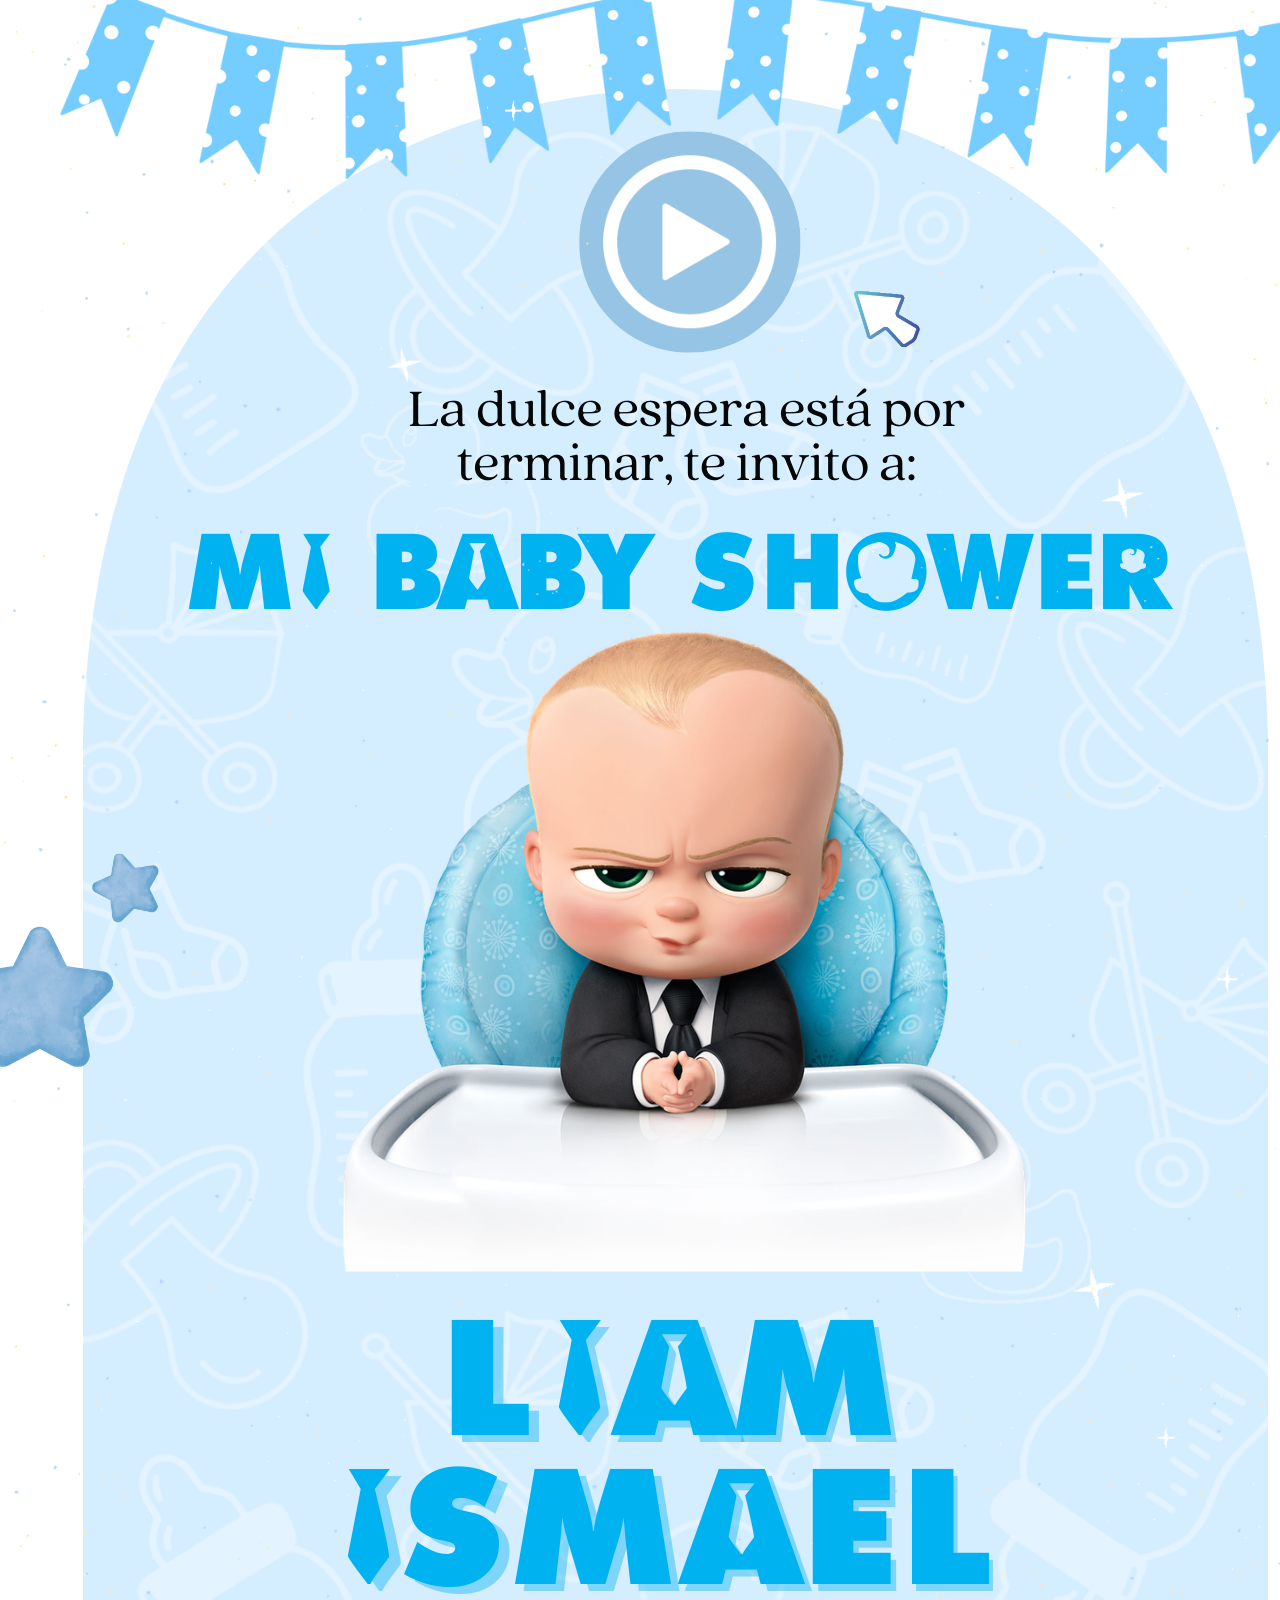
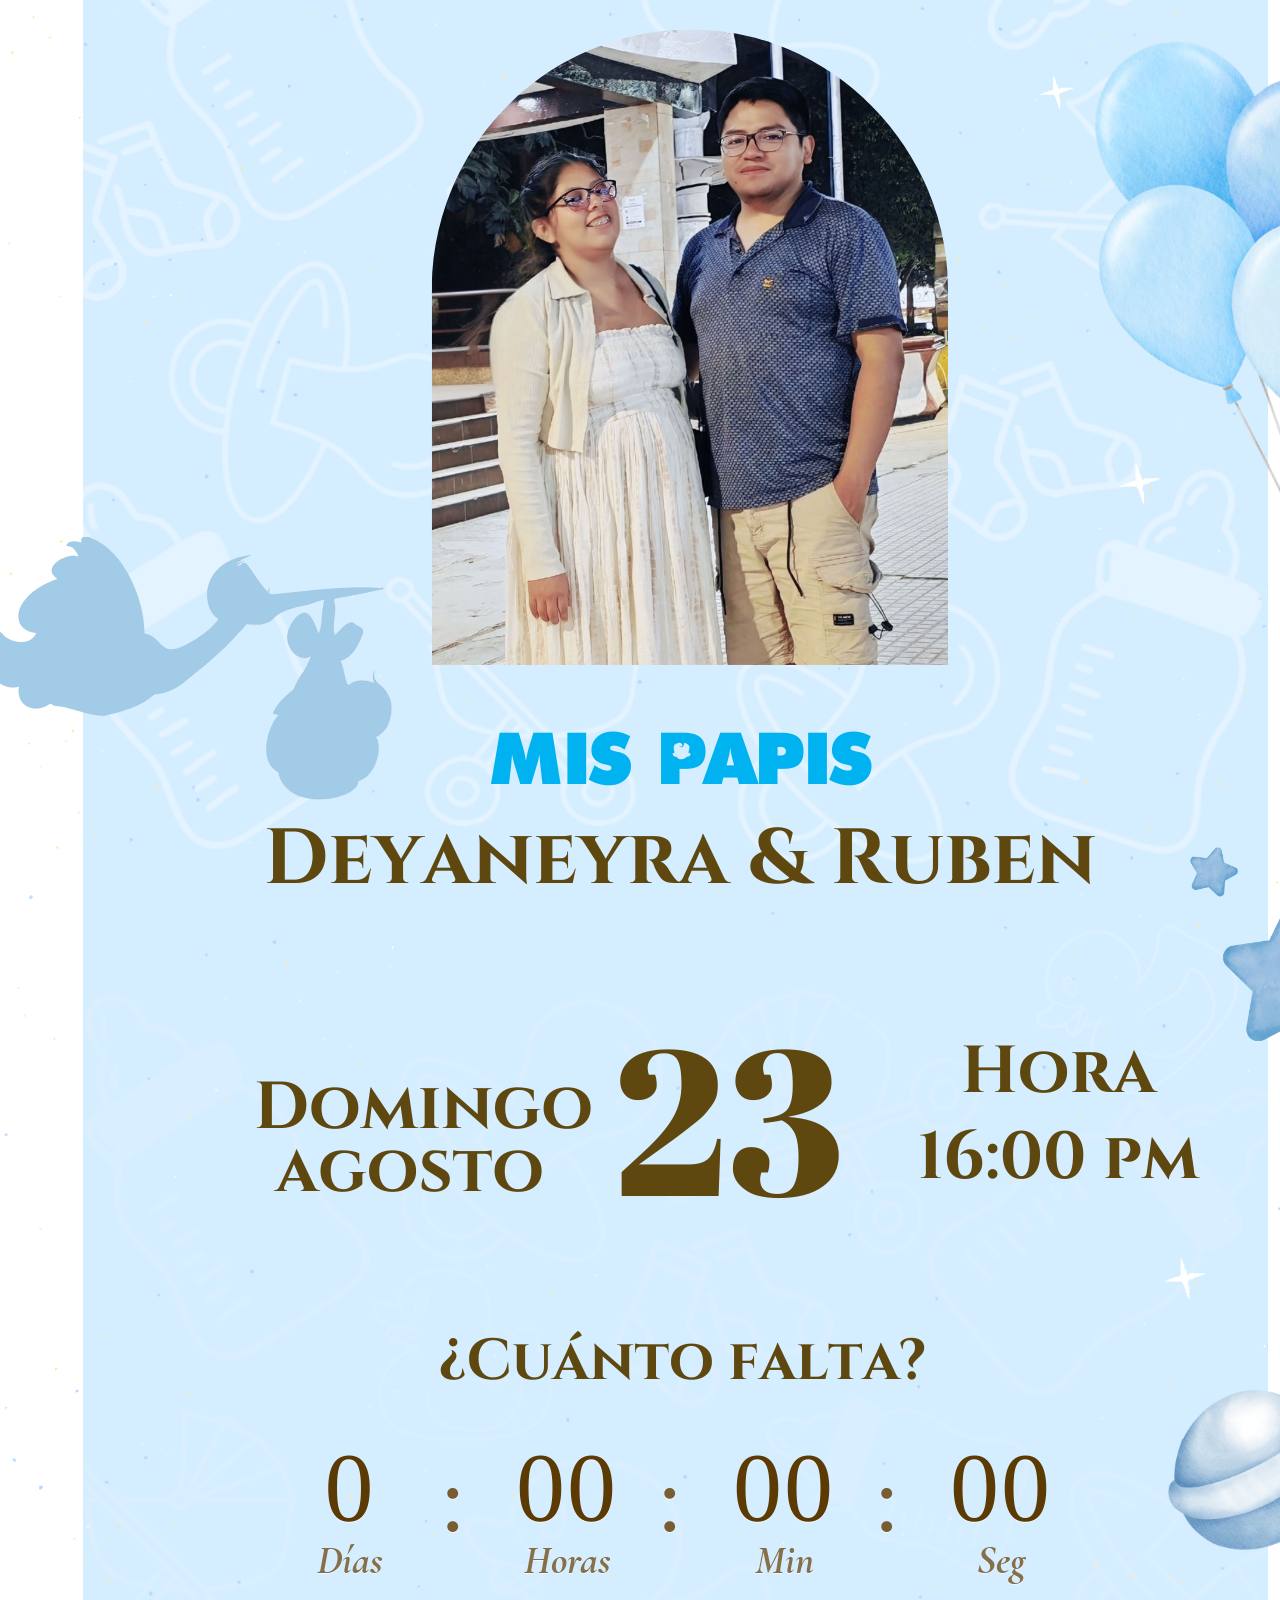
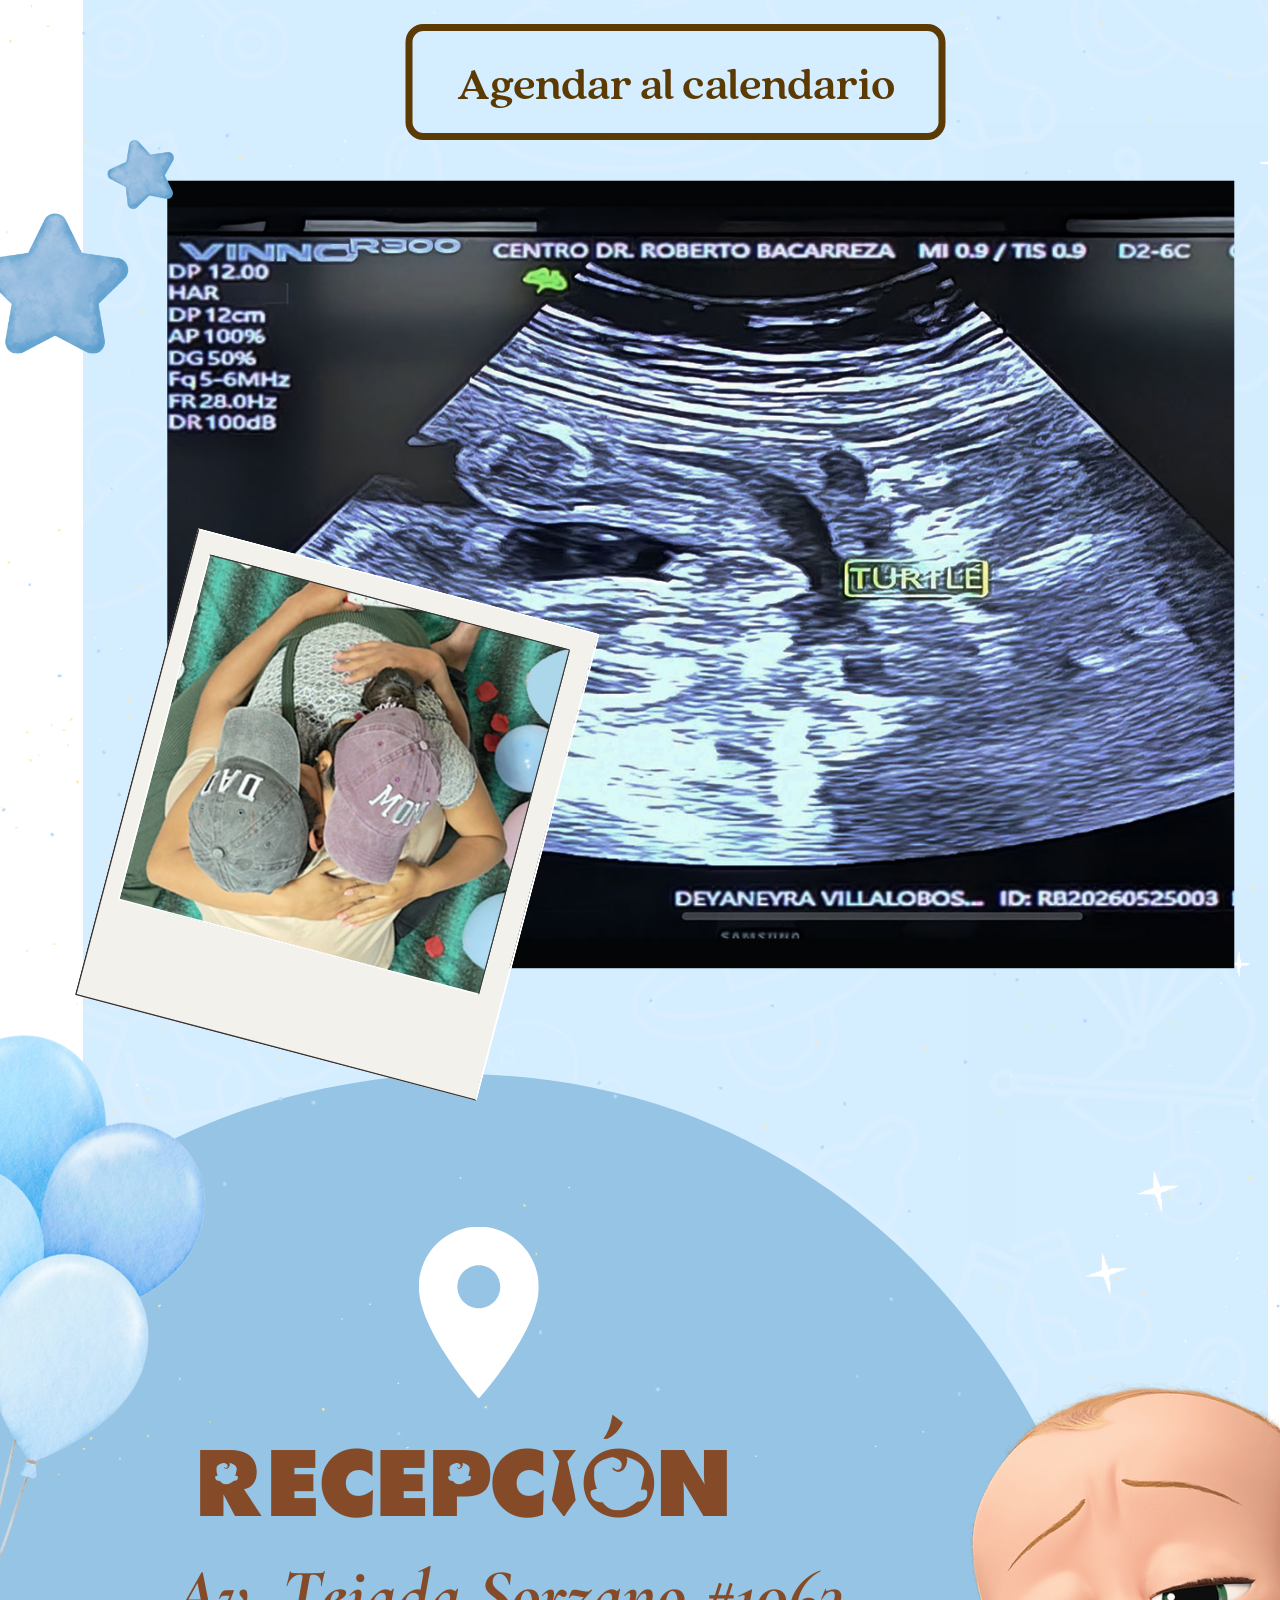
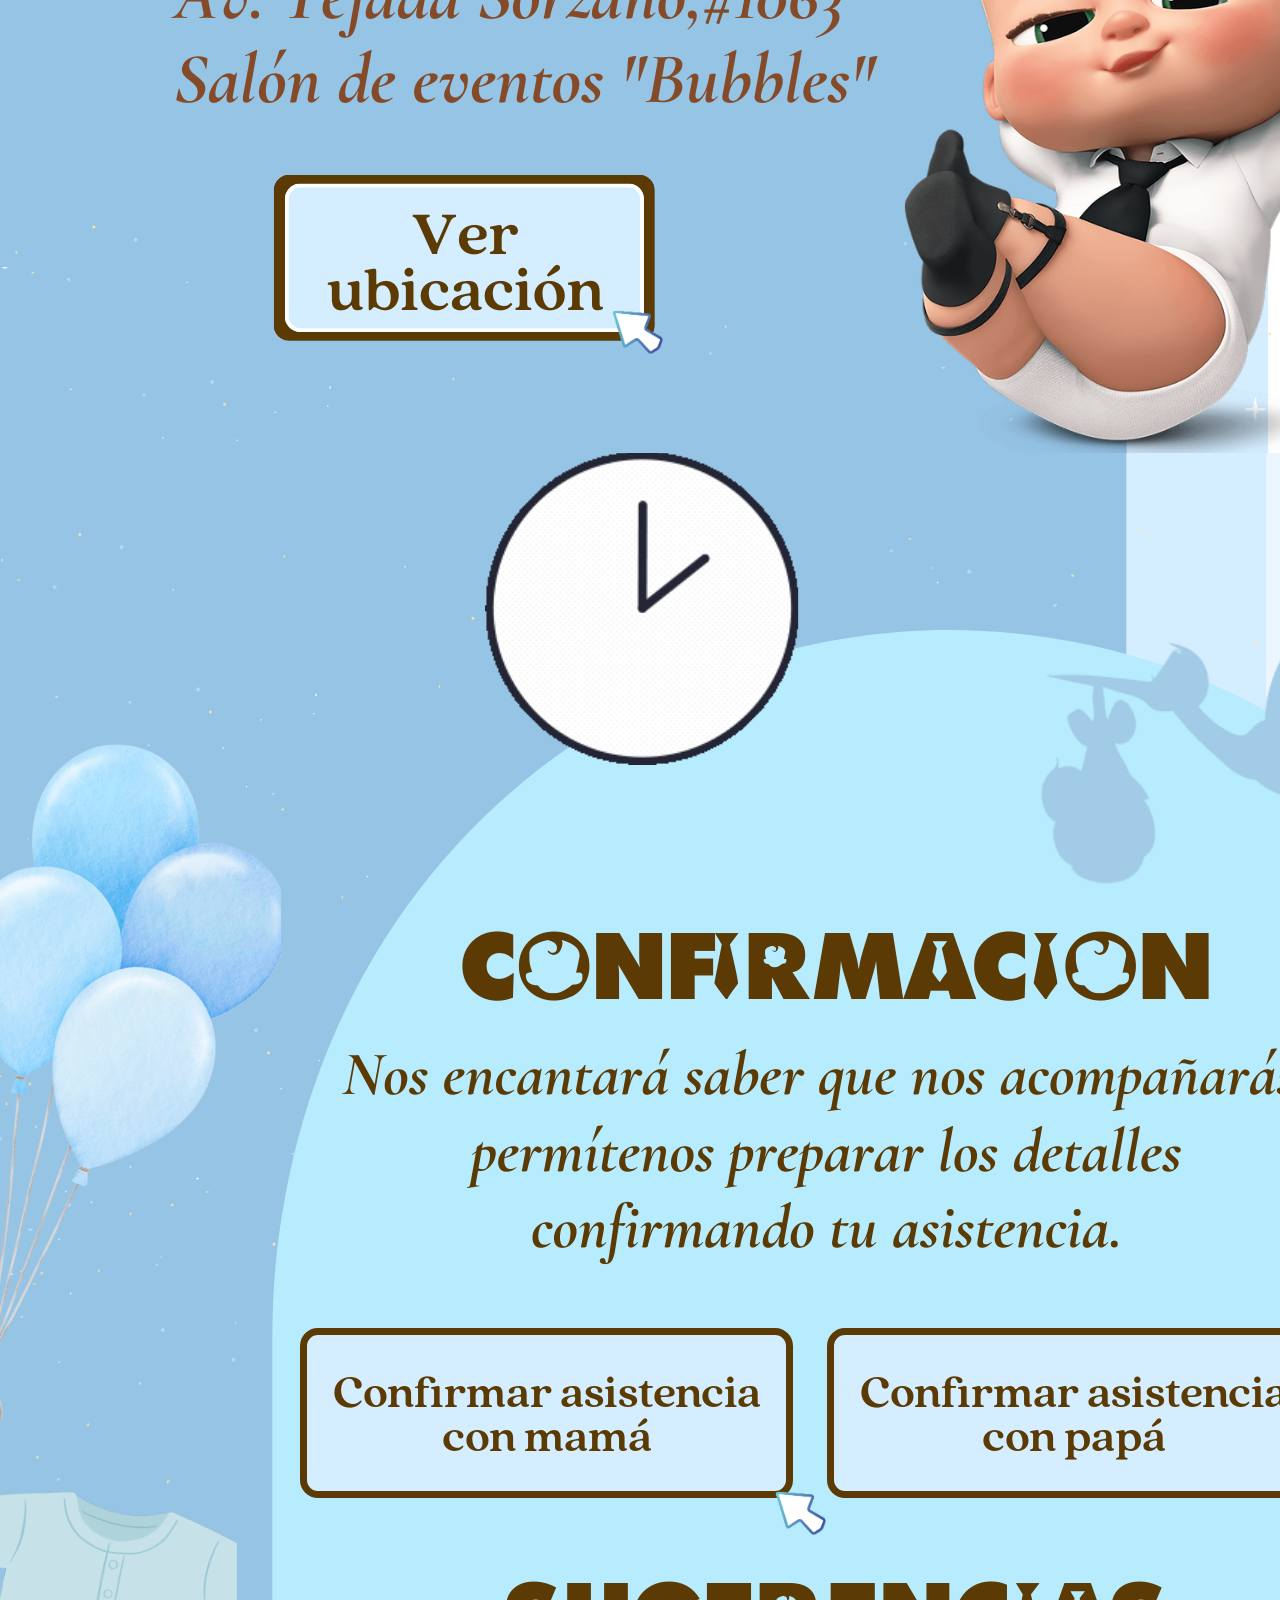
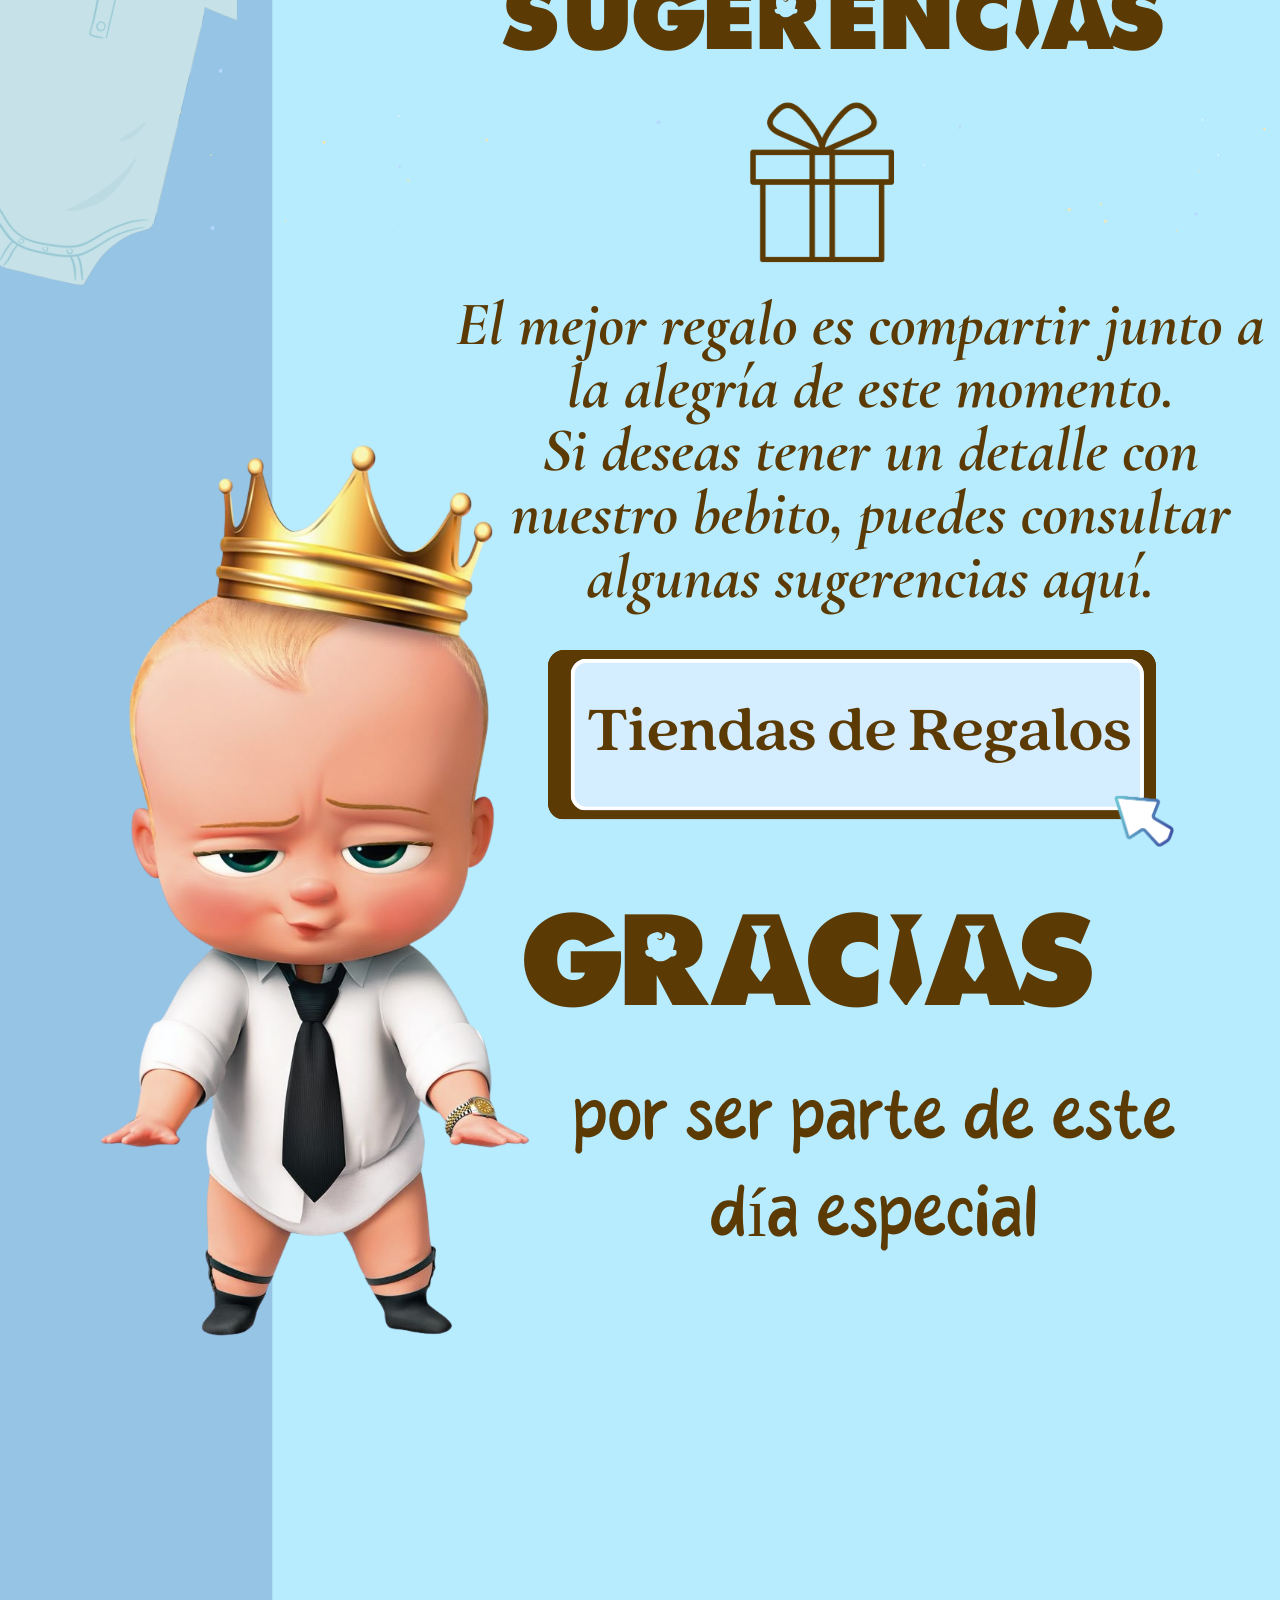
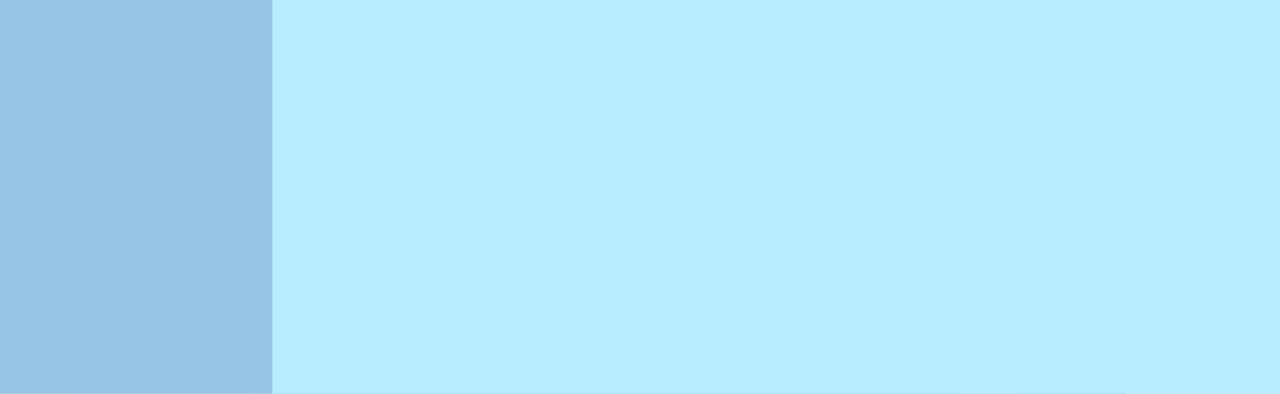
==== commit 40fdbc5c: "actualiacion whatsapp" ====
--- a/index.html
+++ b/index.html
@@ -548,7 +548,7 @@
 <div class="DF_utQ _0xkaeQ template-confirmation-control" style="width:850px;height:170px;transform:translate(300px,875px);z-index:45">
   <div class="template-confirmation-buttons">
     <a class="template-confirmation-button" href="https://wa.me/59169870904?text=Hola%2C%20confirmo%20mi%20asistencia%20al%20Baby%20Shower%20con%20mam%C3%A1." target="_blank" rel="noopener nofollow" draggable="false" data-editable-text="texto-015" data-editable-link="enlace-003" data-whatsapp-phone="+59169870904" data-whatsapp-message="Hola Deya! Muchas Gracias por la invitacion. Confirmo mi asistencia al Baby Shower de Liam Ismael &#x1F37C;" title="Editar texto-015 / enlace-003 WhatsApp mamá">Confirmar asistencia con mamá<img src="assets/images/image-030-743f769c52ea.gif" alt="" draggable="false"></a>
-    <a class="template-confirmation-button" href="https://wa.me/59168216317?text=Hola%2C%20confirmo%20mi%20asistencia%20al%20Baby%20Shower%20con%20pap%C3%A1." target="_blank" rel="noopener nofollow" draggable="false" data-editable-text="texto-026" data-editable-link="enlace-005" data-whatsapp-phone="+59168216317" data-whatsapp-message="Hola Deya! Muchas Gracias por la invitacion. Confirmo mi asistencia al Baby Shower de Liam Ismael &#x1F37C;" title="Editar texto-026 / enlace-005 WhatsApp papá">Confirmar asistencia con papá<img src="assets/images/image-030-743f769c52ea.gif" alt="" draggable="false"></a>
+    <a class="template-confirmation-button" href="https://wa.me/59168216317?text=Hola%2C%20confirmo%20mi%20asistencia%20al%20Baby%20Shower%20con%20pap%C3%A1." target="_blank" rel="noopener nofollow" draggable="false" data-editable-text="texto-026" data-editable-link="enlace-005" data-whatsapp-phone="+59168216317" data-whatsapp-message="Hola Ruben! Muchas Gracias por la invitacion. Confirmo mi asistencia al Baby Shower de Liam Ismael &#x1F37C;" title="Editar texto-026 / enlace-005 WhatsApp papá">Confirmar asistencia con papá<img src="assets/images/image-030-743f769c52ea.gif" alt="" draggable="false"></a>
   </div>
 </div><div class="DF_utQ _0xkaeQ" style="width:607.929px;height:169.397px;transform:translate(522.694px,875.41px);display:none!important" data-template-hidden="replaced-single-confirmation-button"><div style="width:607.929px;height:169.397px;transform:scale(1,1);transform-origin:0px 0px">
 <div class="DF_utQ _0xkaeQ" style="width:607.929px;height:169.397px;transform:translate(-5.68434e-14px,-5.68434e-14px)"><div class="m1aeoQ" style="position:absolute;top:0px;left:0px;transform-origin:0px 0px;height:169.397px;width:607.929px;transform:scale(1)">
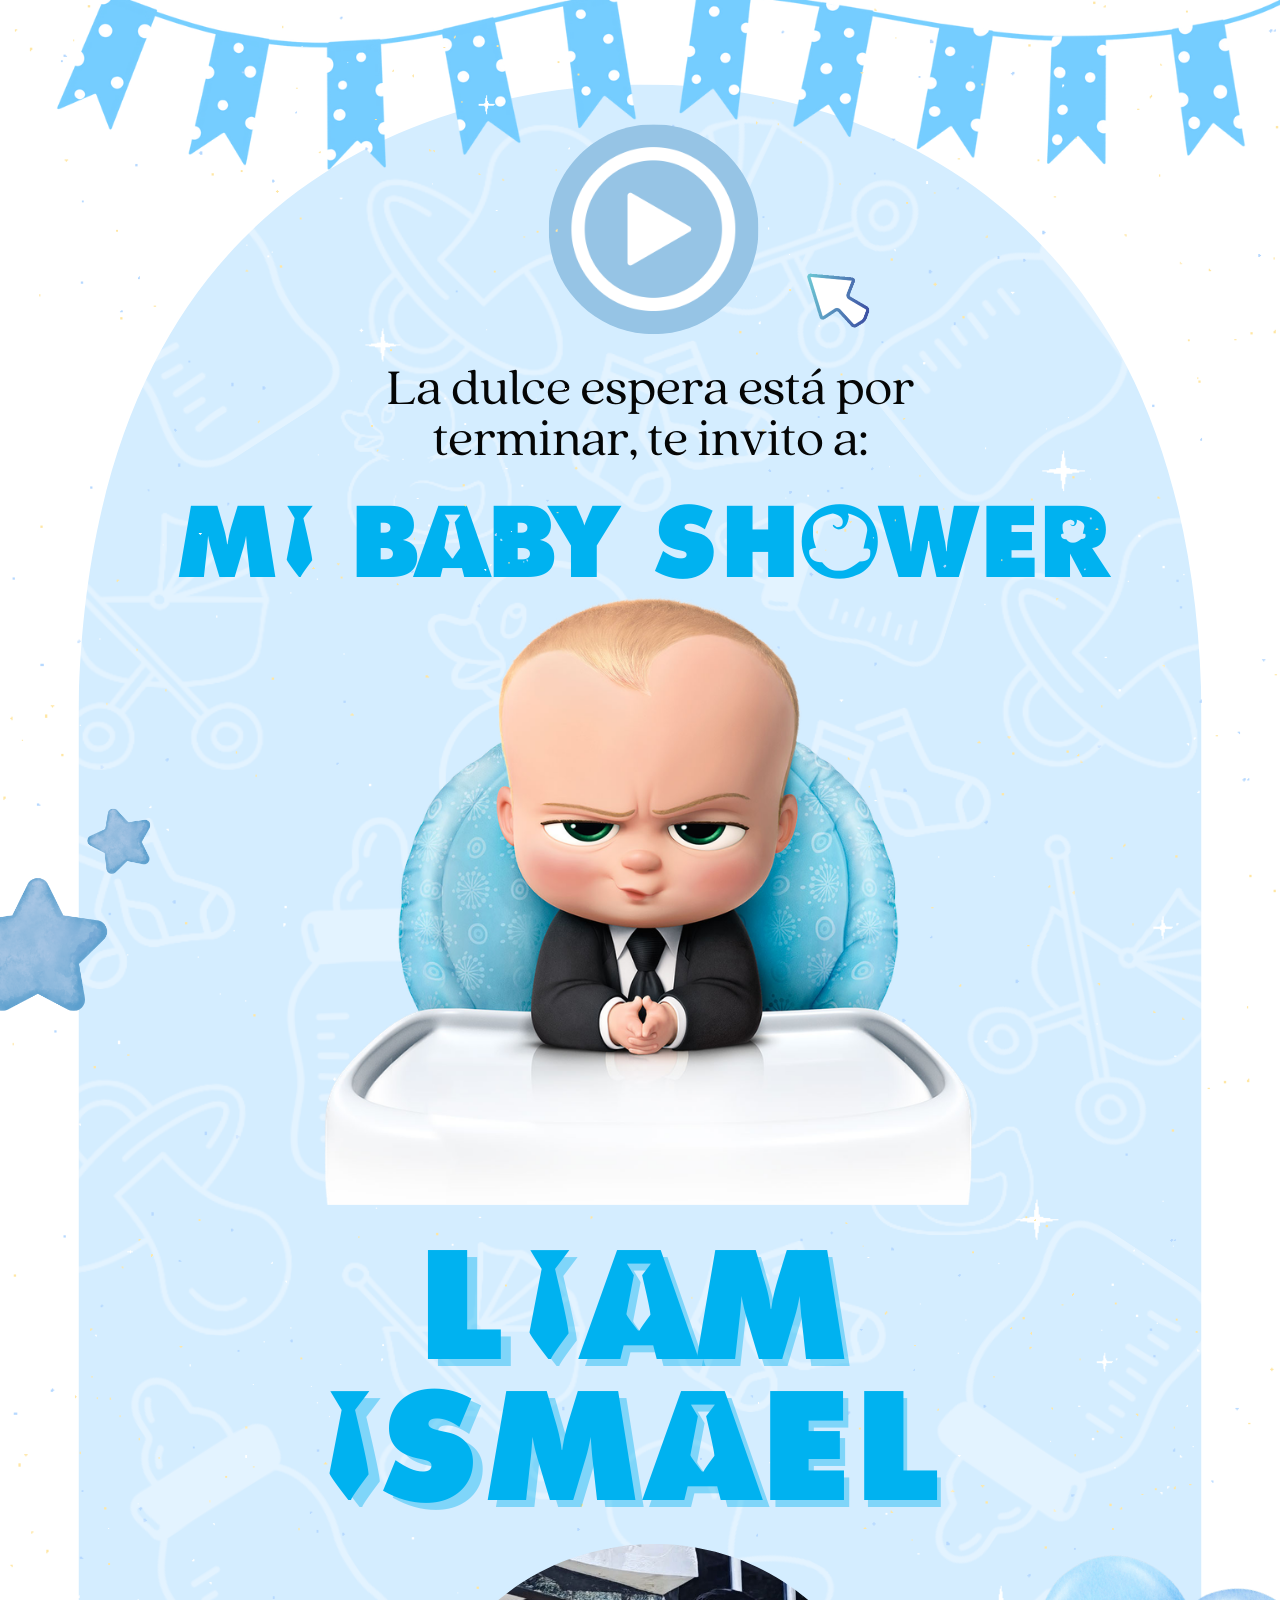
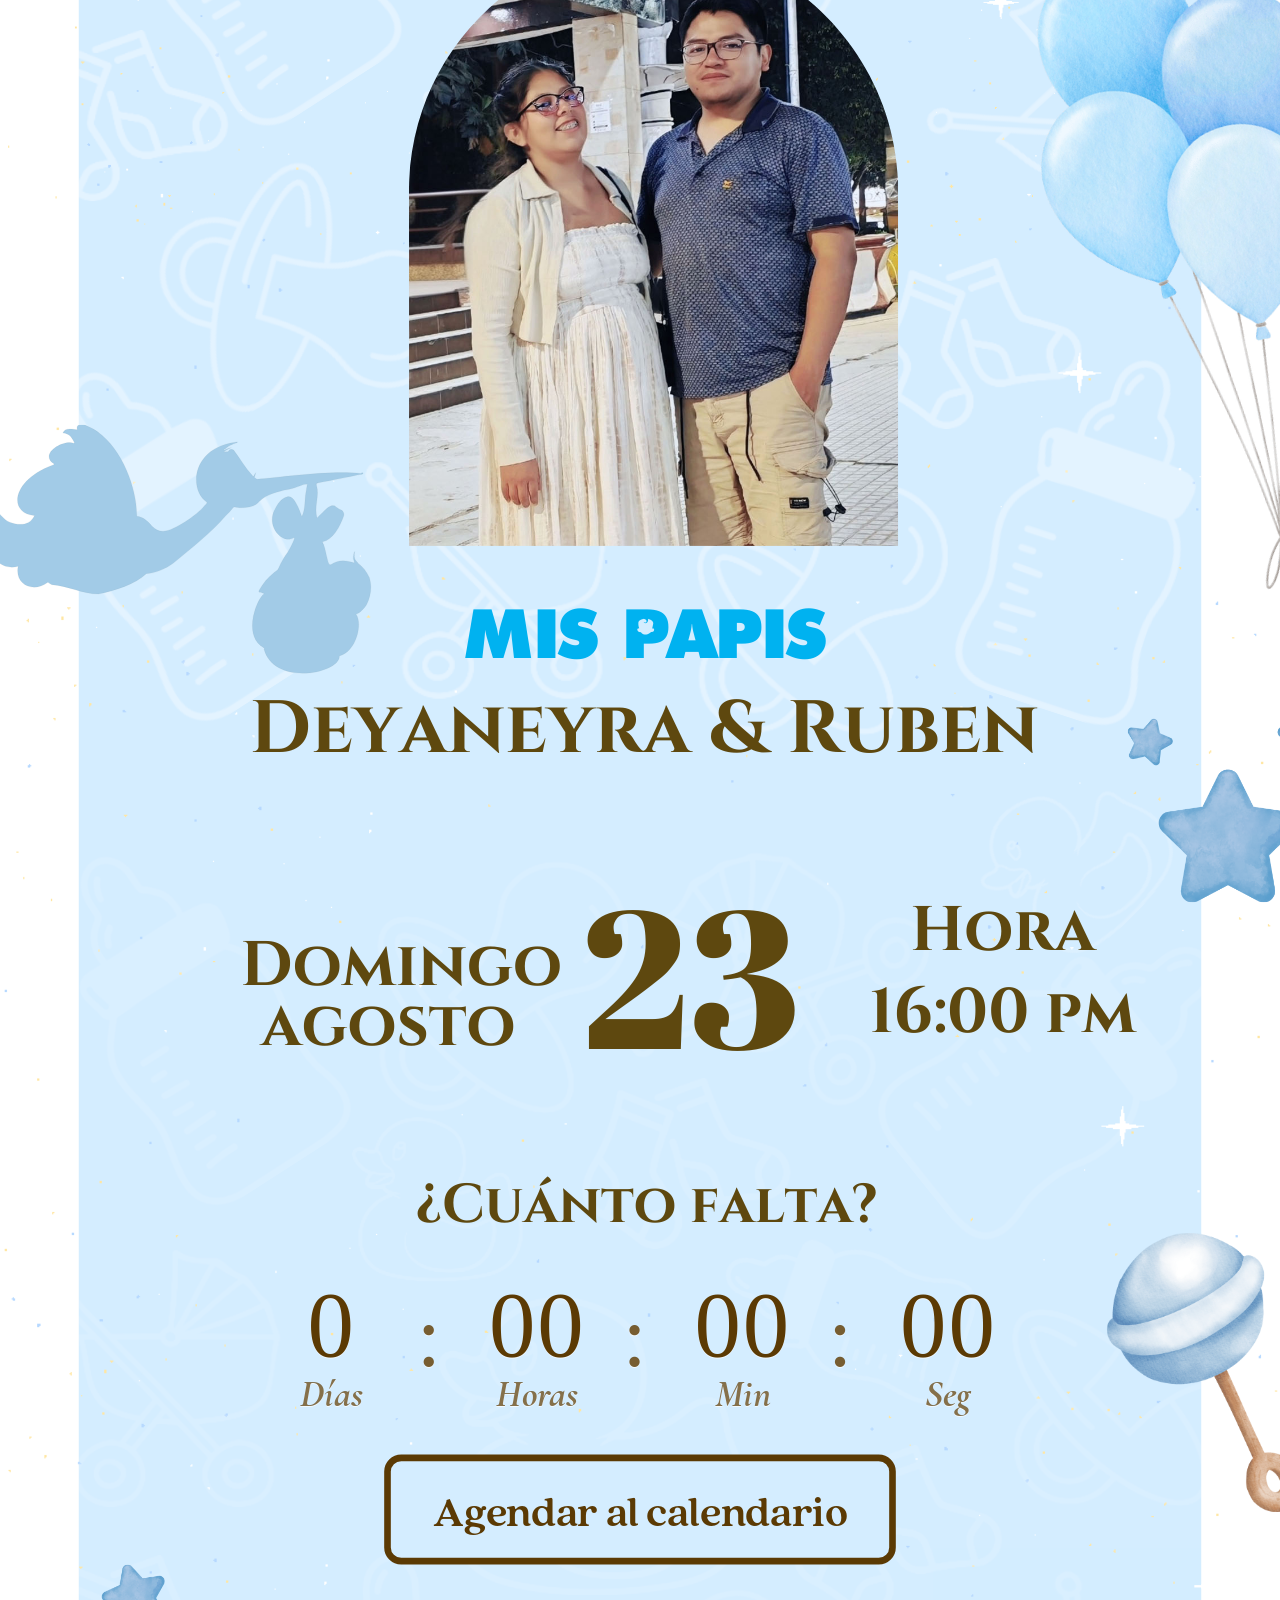
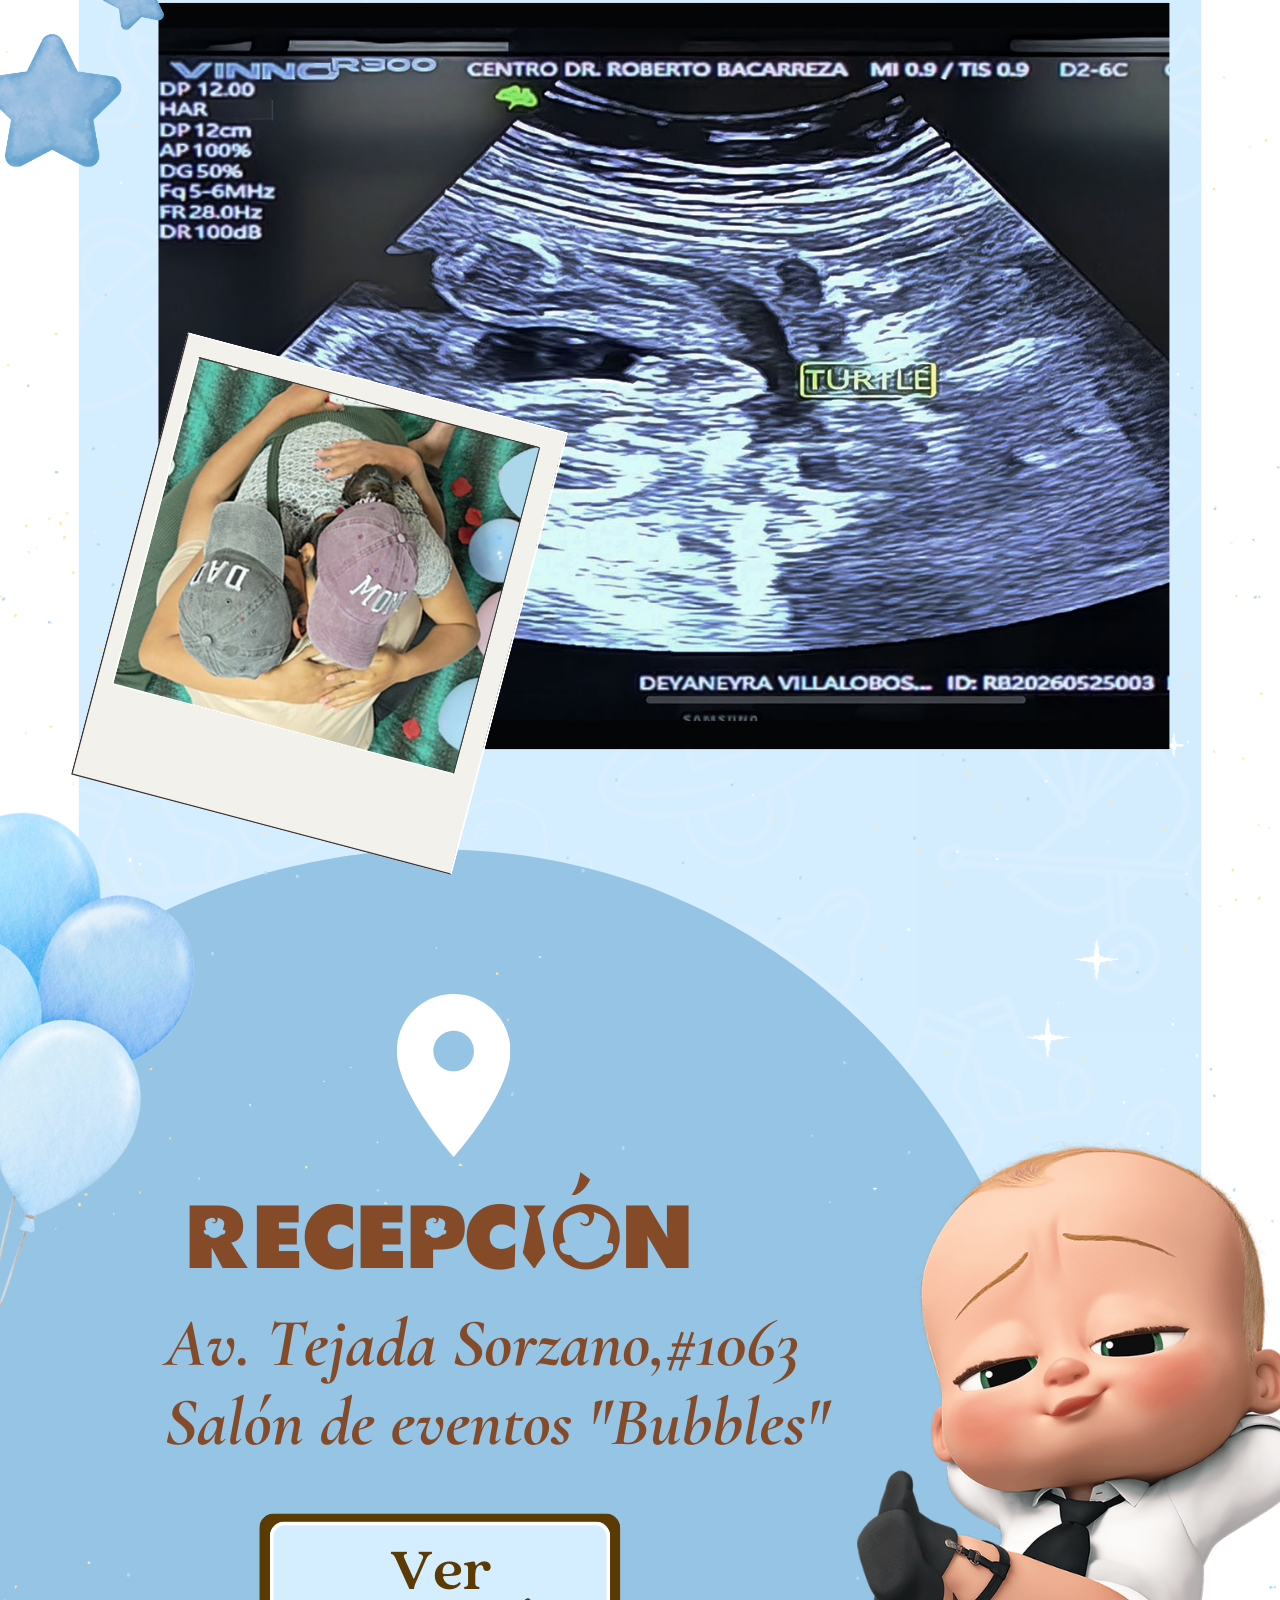
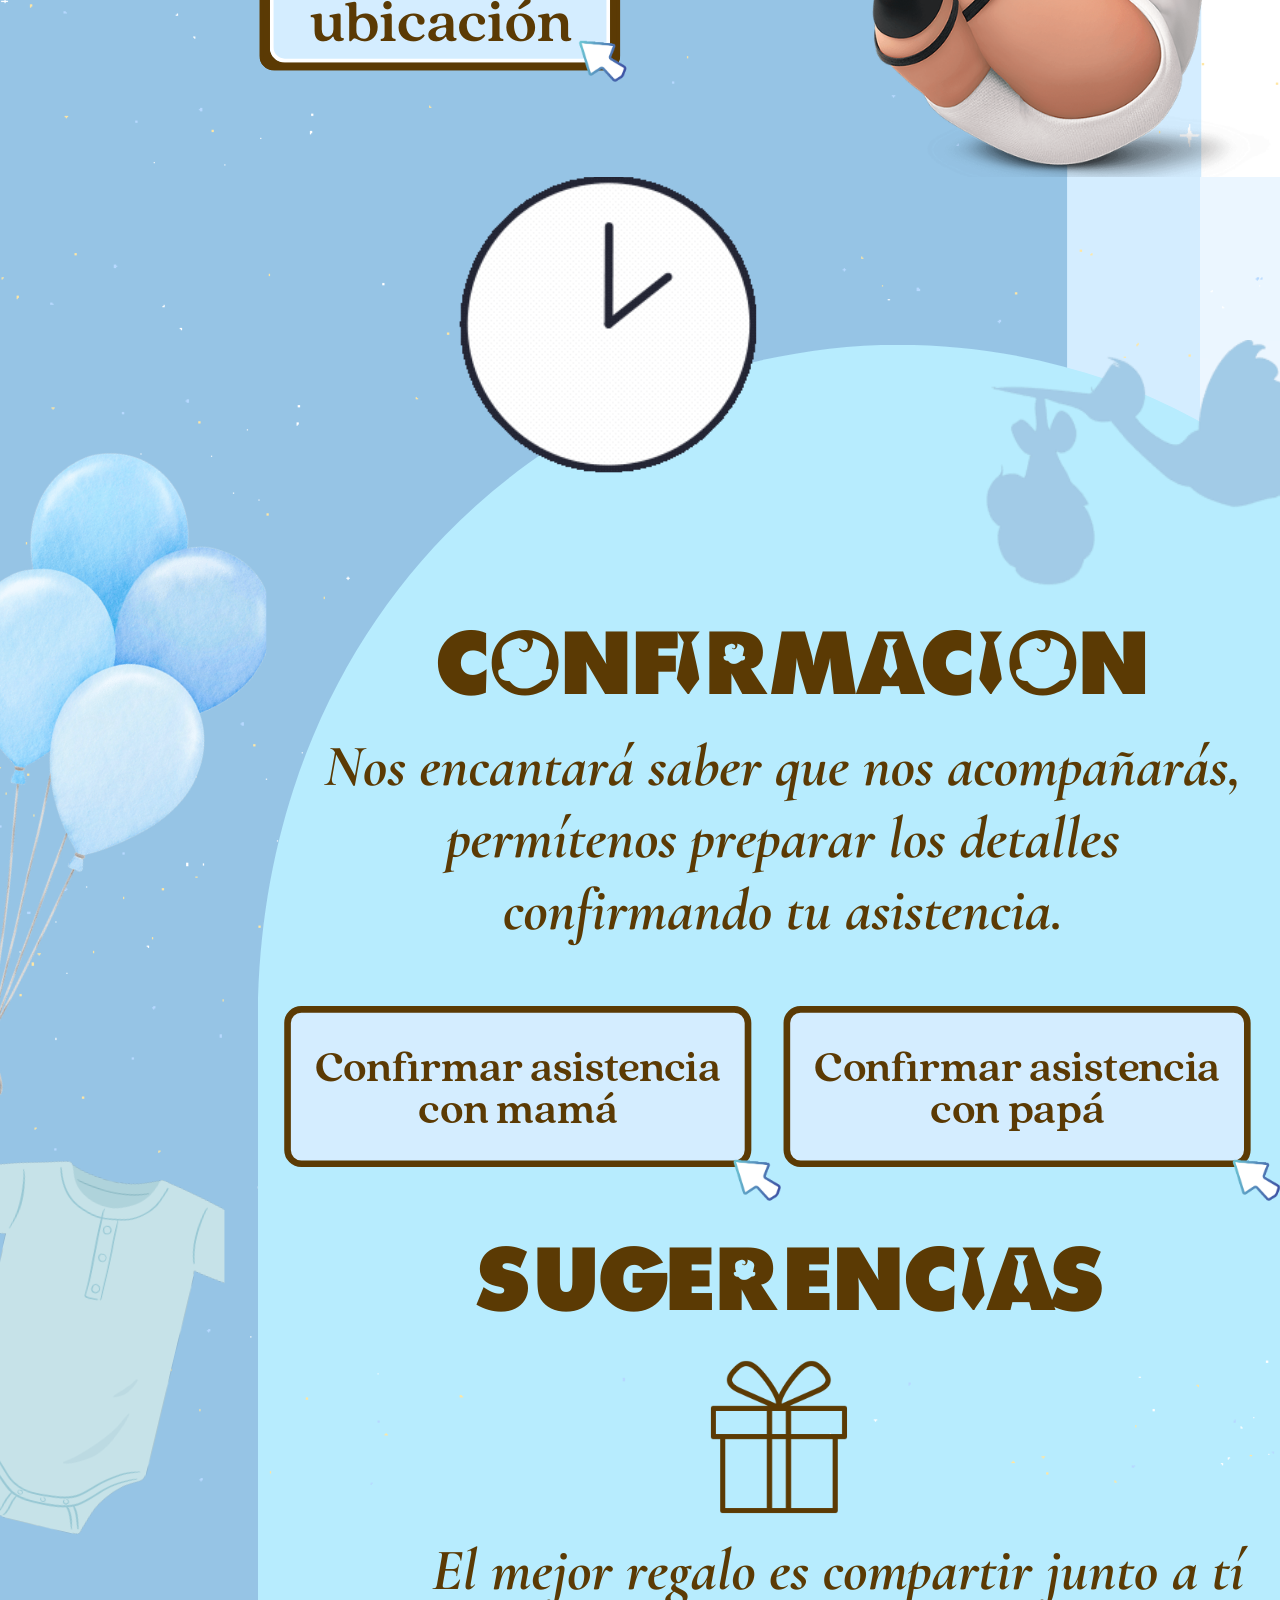
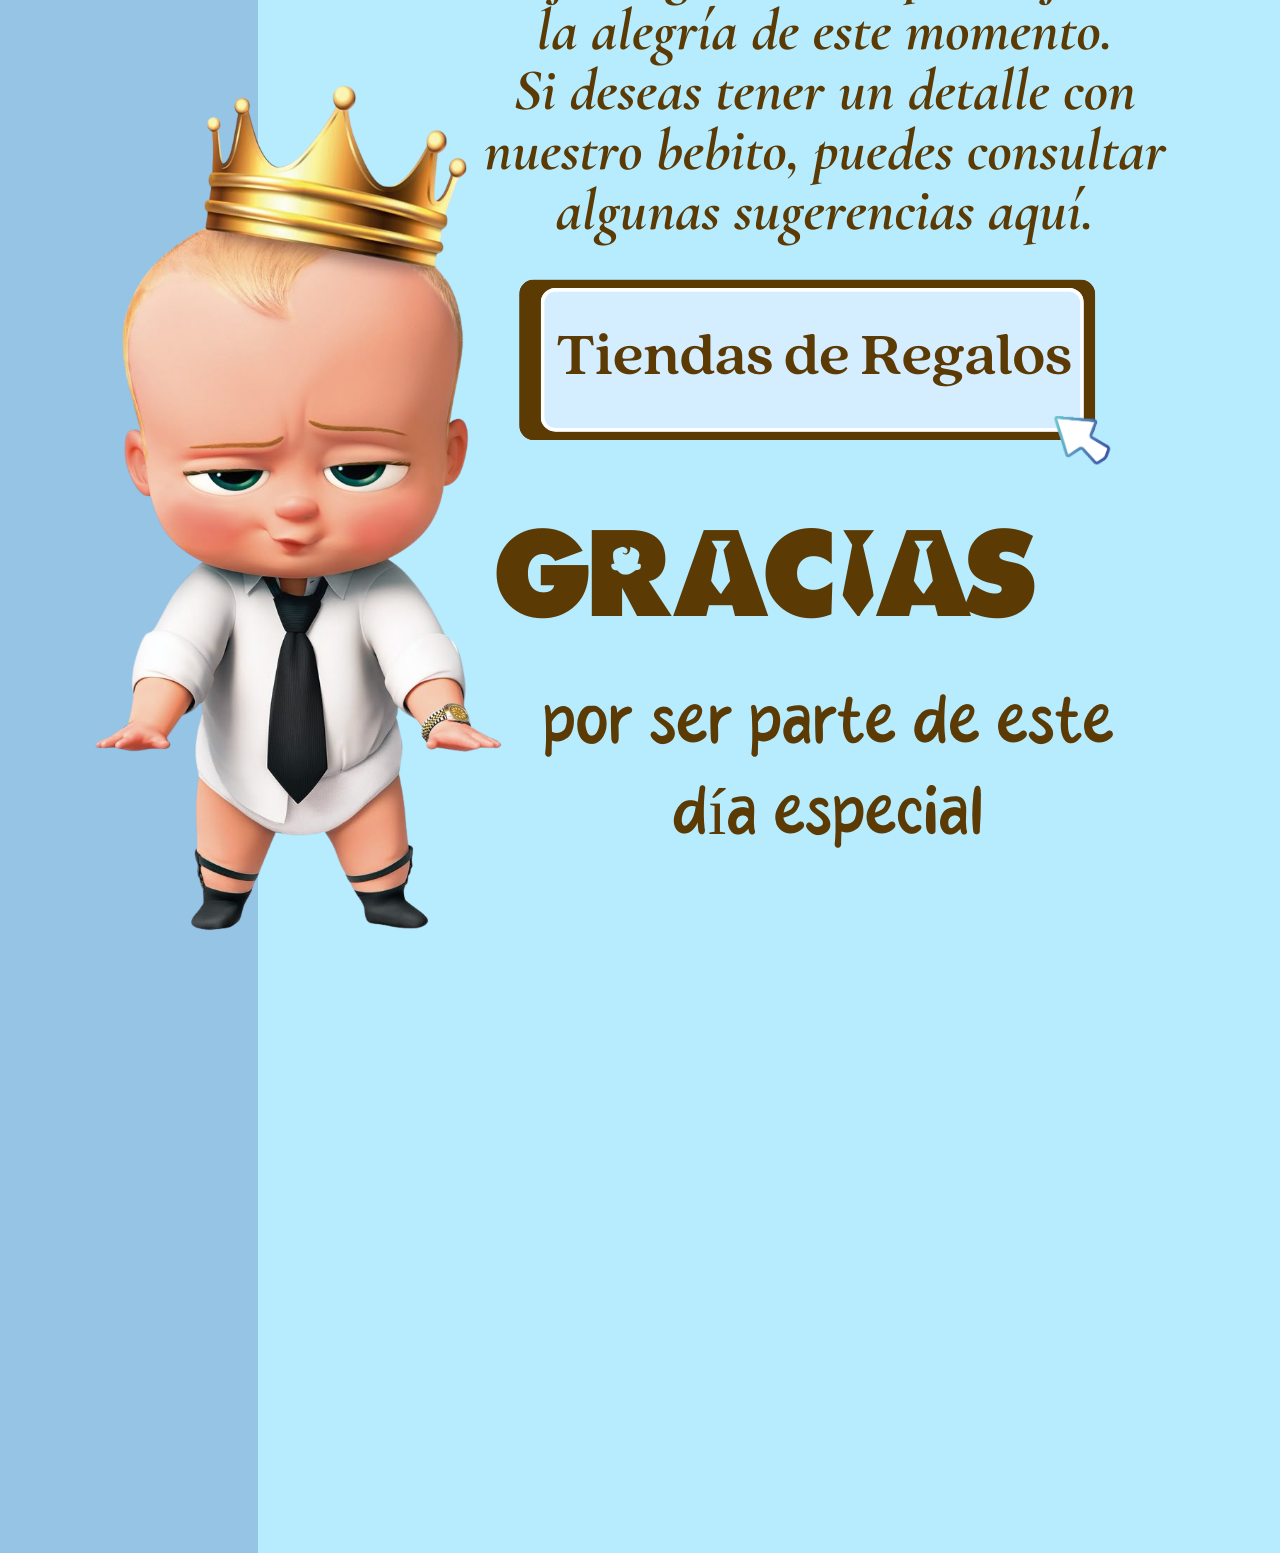
==== commit ad32d5f8: "navegadores 2" ====
--- a/index.html
+++ b/index.html
@@ -4,7 +4,7 @@
 <meta charset="utf-8">
 <title>Boss Baby</title>
 <meta name="app-name" content="export_website">
-<meta name="viewport" content="width=device-width, initial-scale=1">
+<meta name="viewport" content="width=device-width, initial-scale=1, viewport-fit=cover">
 <link rel="stylesheet" href="assets/css/styles.css">
 <meta property="og:title" content="Boss Baby">
 <meta property="og:image" content="https://susideasinvitaciones.com/boss-baby/_assets/images/d9ab6fa669d43943933c5a5c1ba78932.jpg">
--- a/assets/css/styles.css
+++ b/assets/css/styles.css
@@ -244,12 +244,16 @@
 
 body {
   background: #fff;
+  touch-action: pan-y;
+  -webkit-text-size-adjust: 100%;
+  text-size-adjust: 100%;
 }
 
 ._8OlyIw,
 .yIDCqA {
   height: auto !important;
   min-height: 100vh;
+  min-height: 100svh;
   overflow: visible !important;
 }
 
@@ -258,6 +262,7 @@
 .KYQZFA {
   height: auto !important;
   min-height: 100vh;
+  min-height: 100svh;
   overflow: visible !important;
 }
 
@@ -322,9 +327,17 @@
 }
 
 @-moz-document url-prefix() {
+  html,
+  body,
+  #root {
+    min-height: 100%;
+    scrollbar-width: thin;
+  }
+
   ._8jGYJw {
     contain: none !important;
     overflow: hidden !important;
+    transform-style: flat;
   }
 
   .rGeu6w {
@@ -333,6 +346,39 @@
 
   .rGeu6w > div > ._8jGYJw {
     transform: scale(var(--template-scale));
+  }
+
+  .paNqSg,
+  ._7_i_XA,
+  .Dt3KRw,
+  .dMHlHA,
+  .jXCxjw > img {
+    image-rendering: auto;
+  }
+}
+
+@supports (-webkit-touch-callout: none) {
+  html,
+  body,
+  #root {
+    min-height: -webkit-fill-available;
+  }
+
+  body {
+    -webkit-overflow-scrolling: touch;
+  }
+
+  ._8OlyIw,
+  .yIDCqA,
+  ._4KoDHA,
+  .ZRRuDw,
+  .KYQZFA {
+    min-height: -webkit-fill-available;
+  }
+
+  .template-audio-toggle {
+    bottom: max(16px, env(safe-area-inset-bottom));
+    right: max(16px, env(safe-area-inset-right));
   }
 }
 
@@ -402,6 +448,7 @@
 .boss-audio-control__button {
   align-items: center;
   appearance: none;
+  -webkit-appearance: none;
   background: transparent;
   border: 0;
   cursor: pointer;
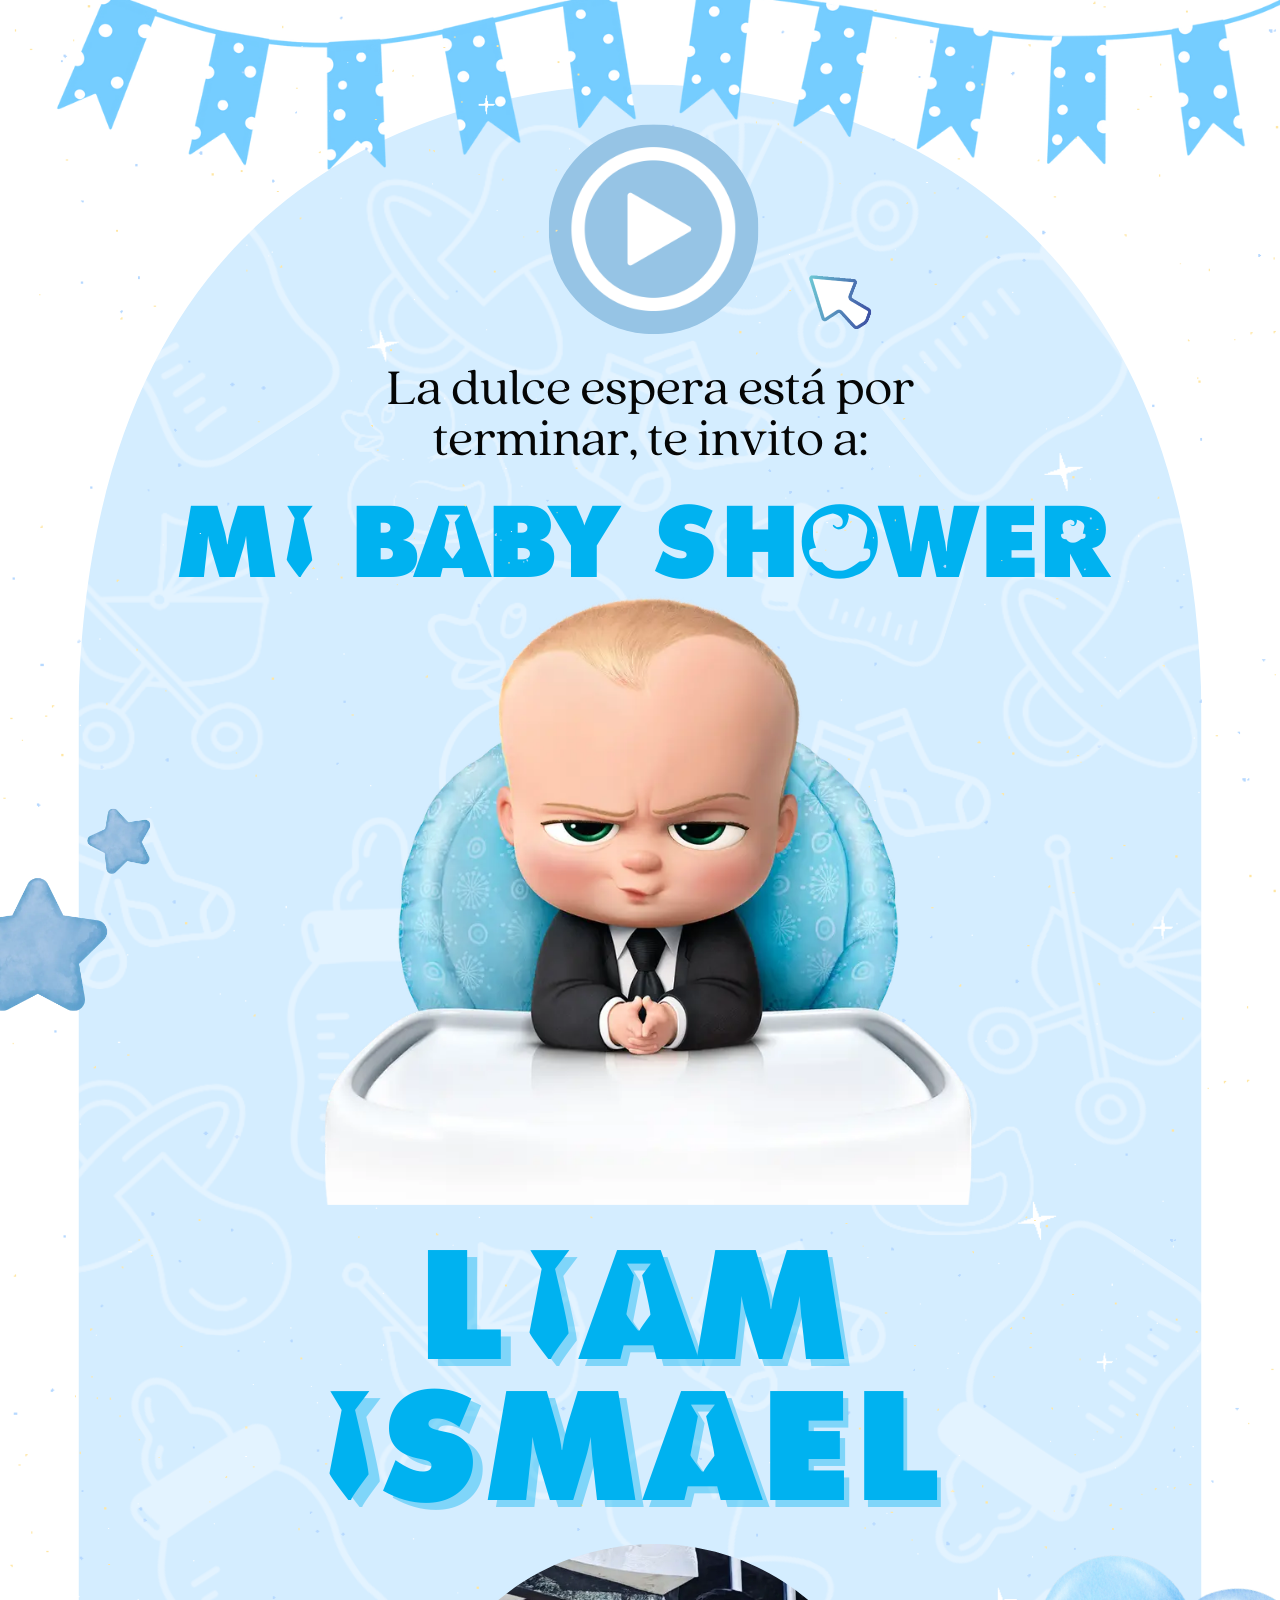
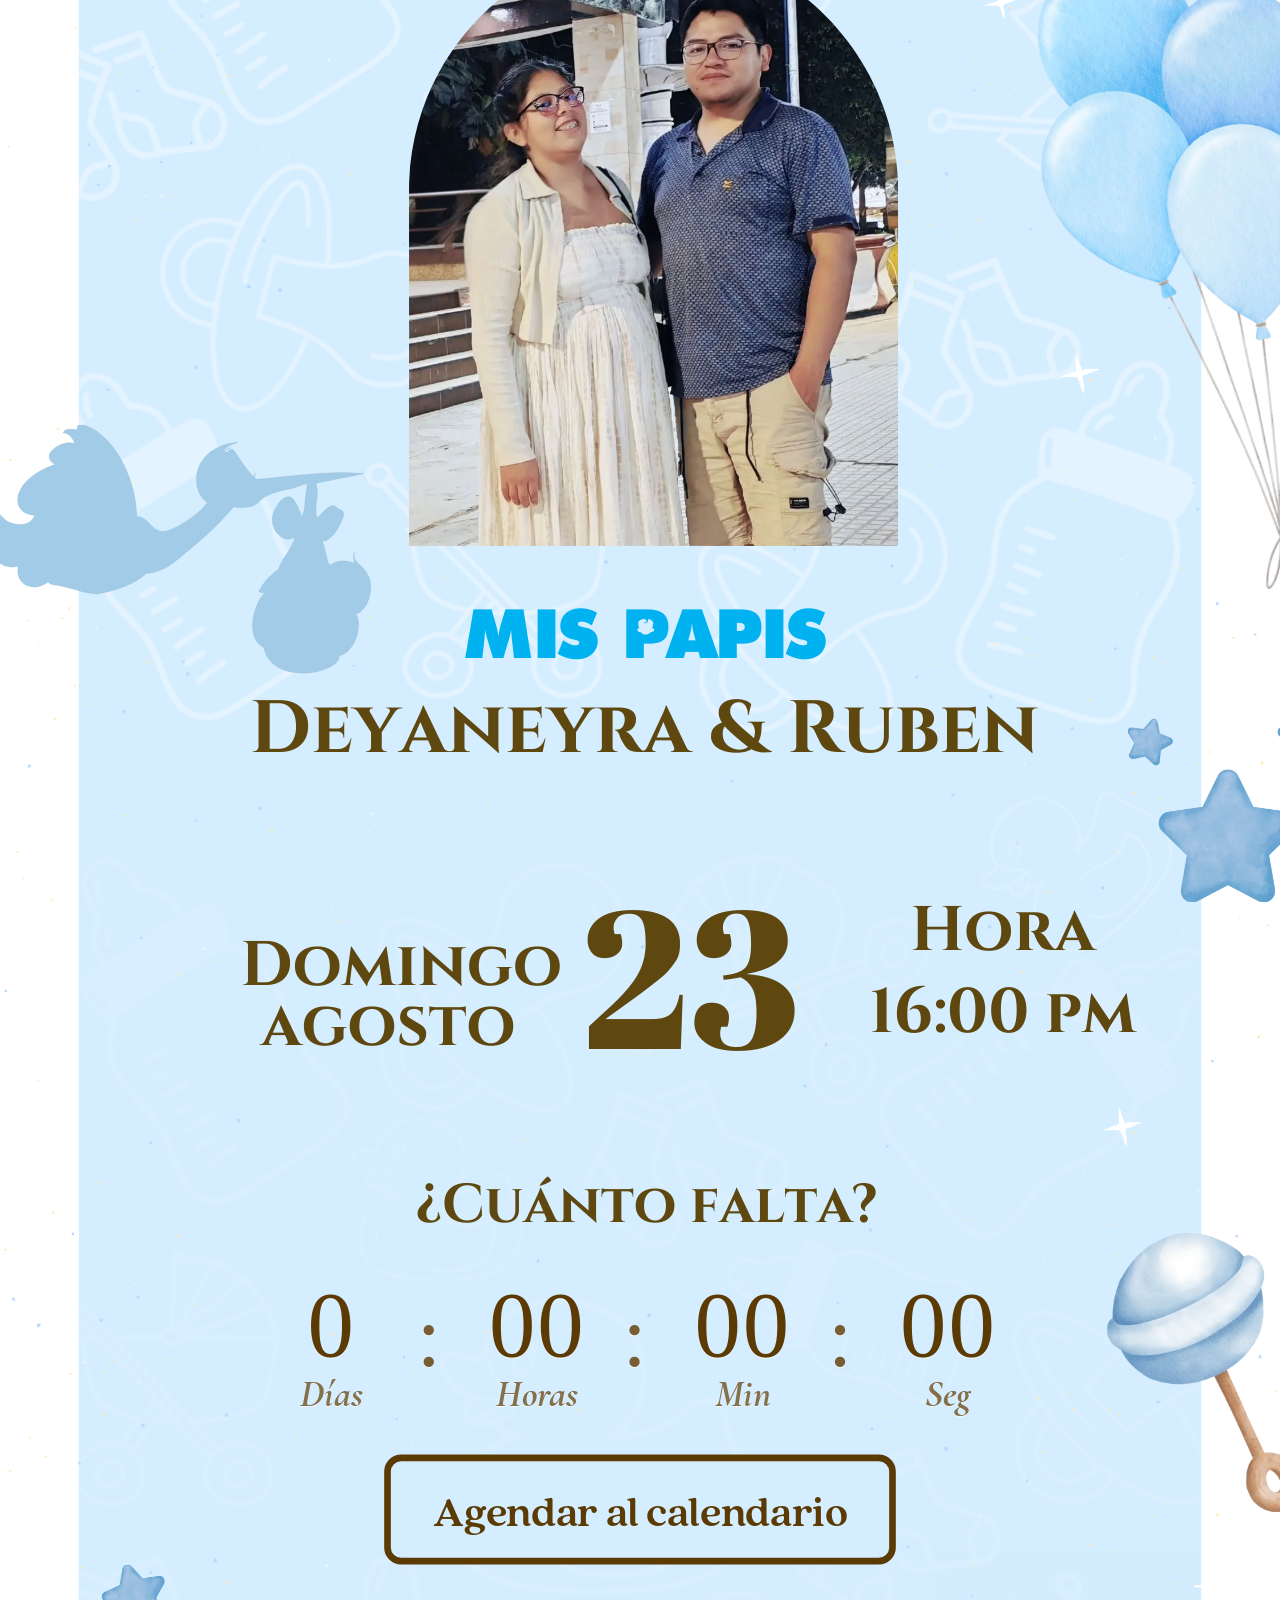
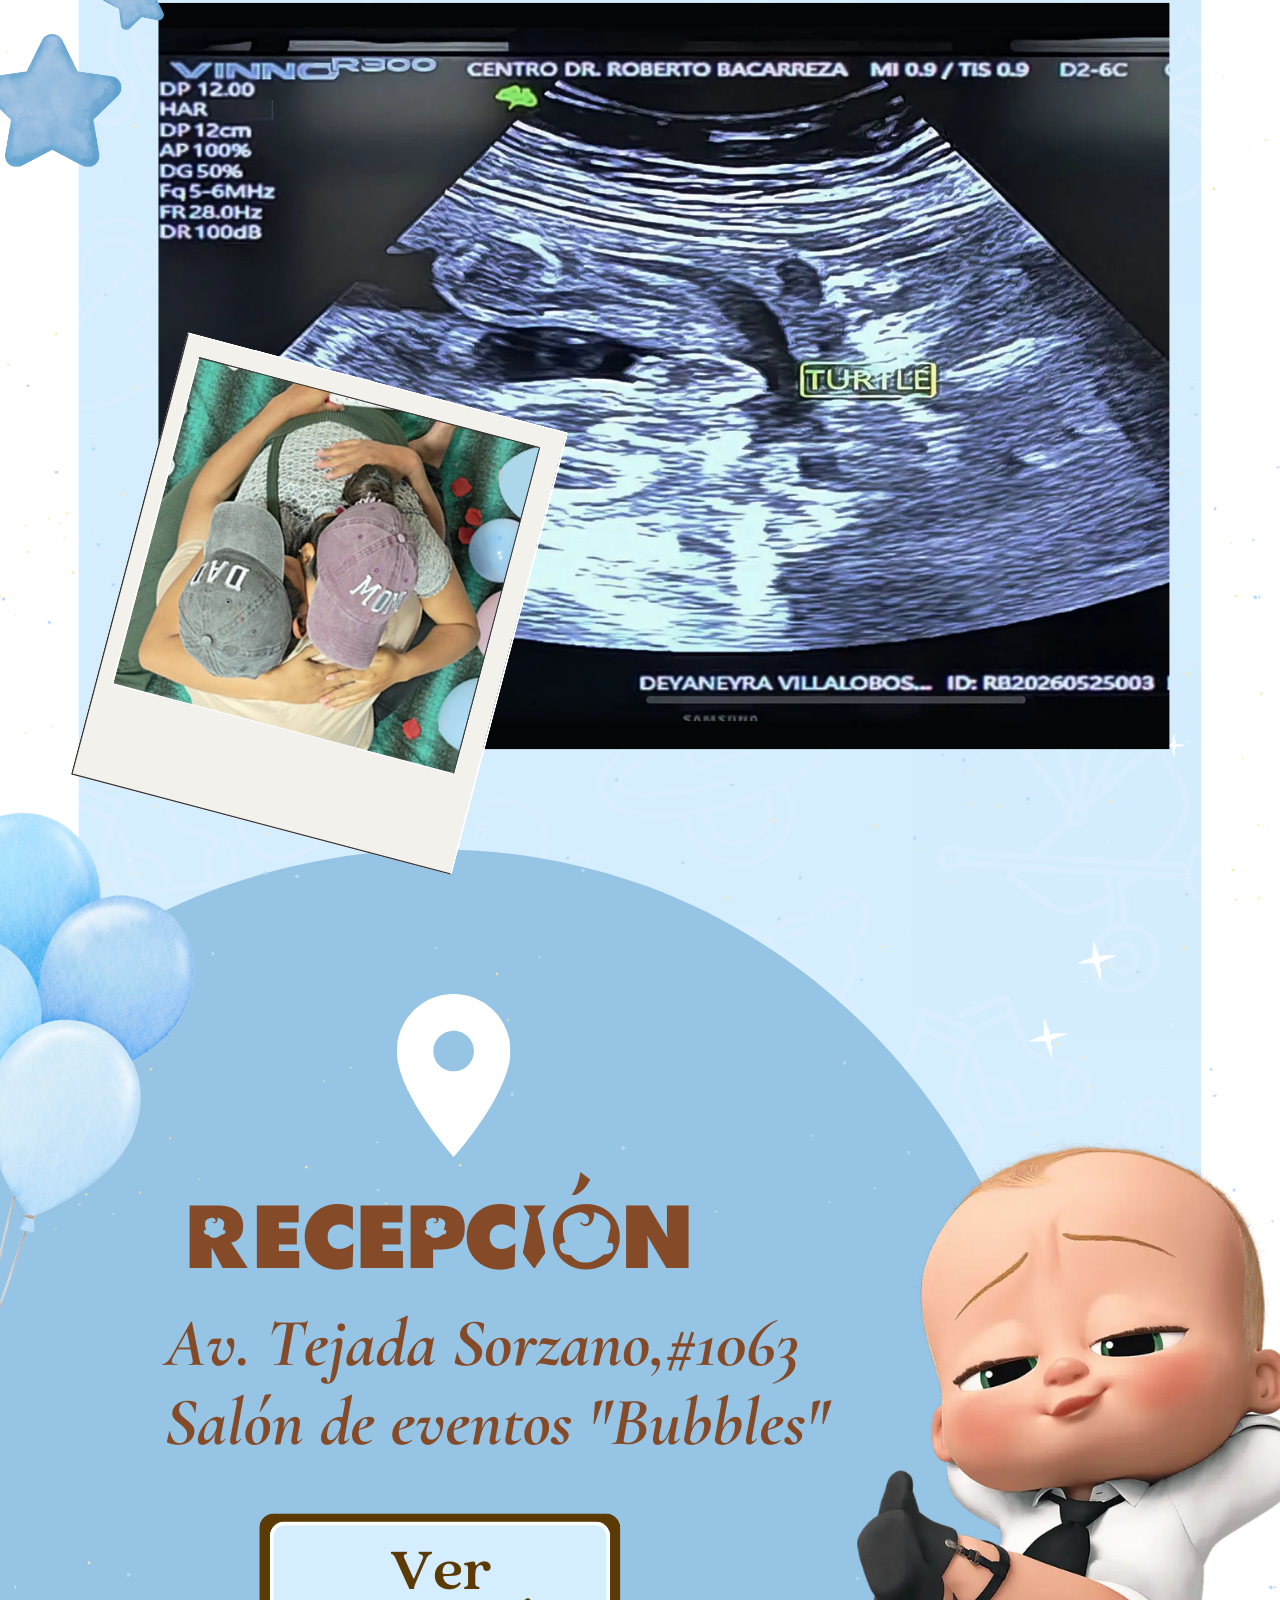
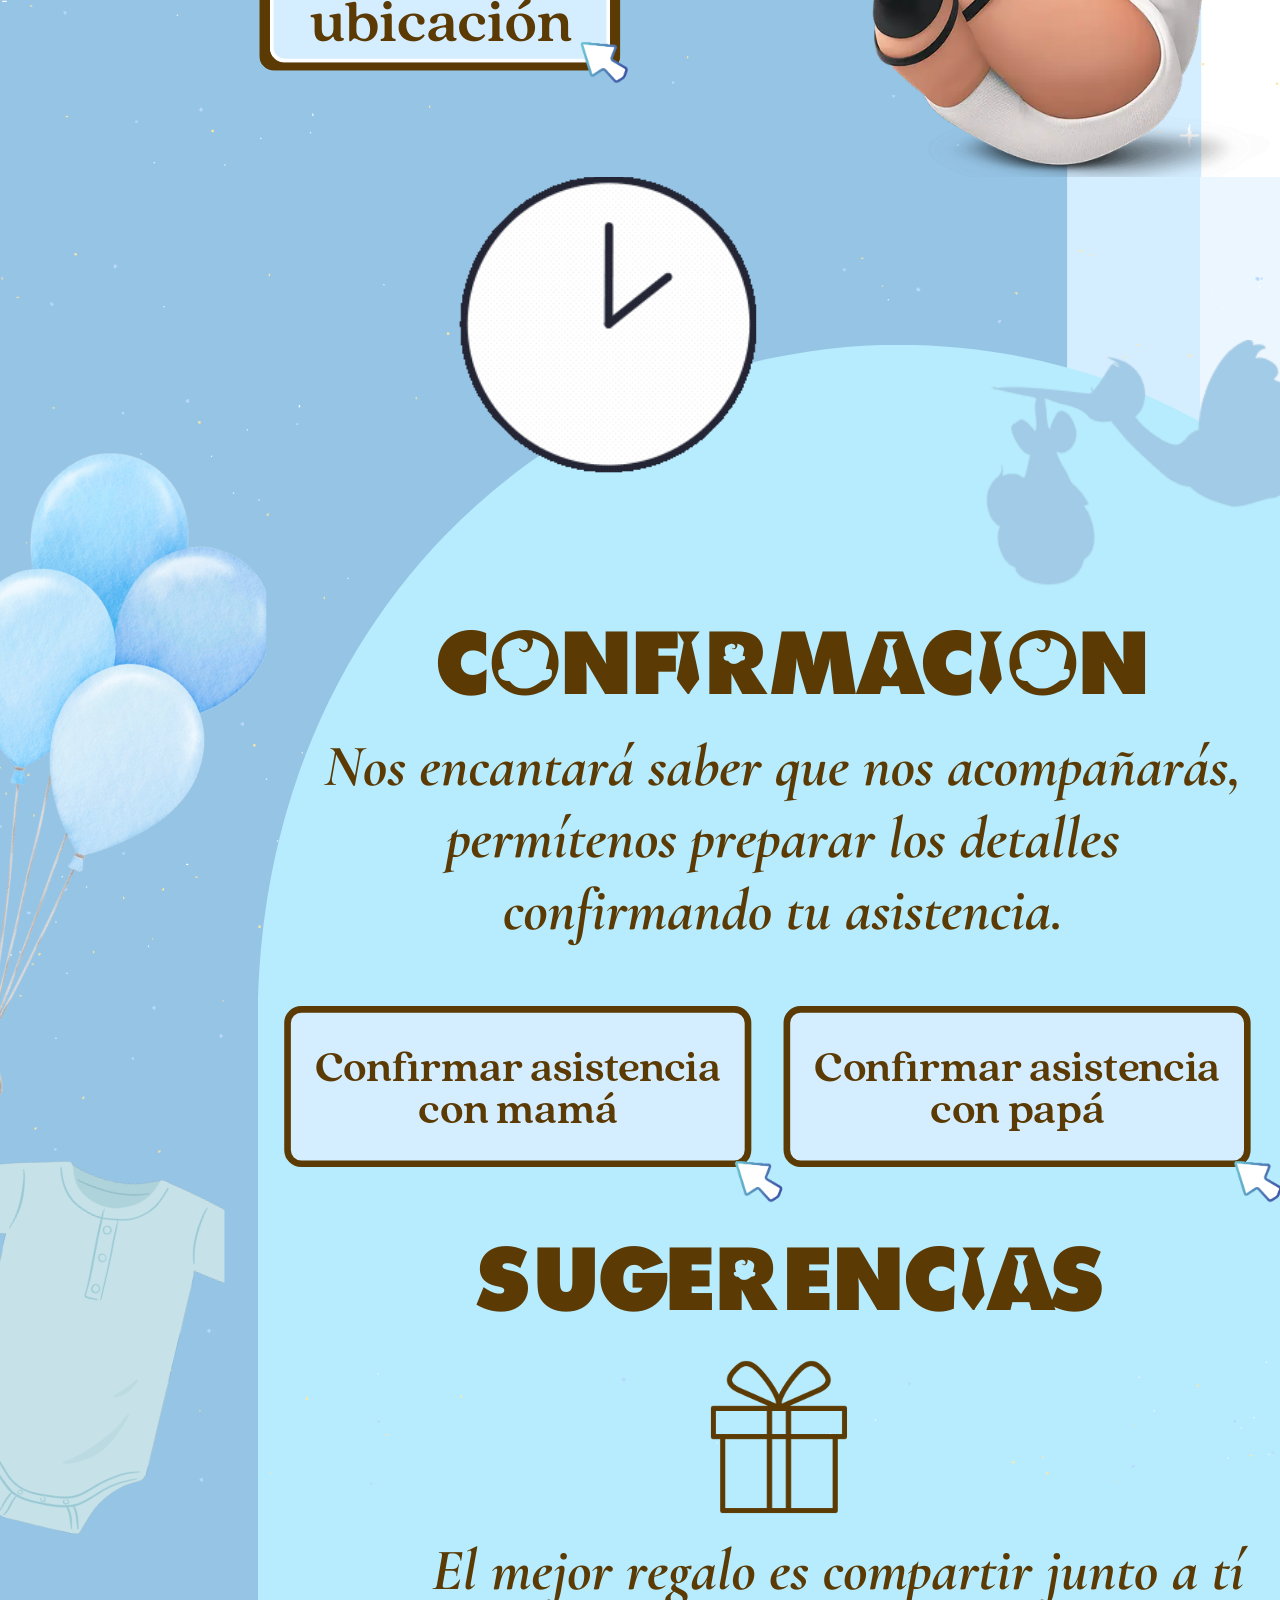
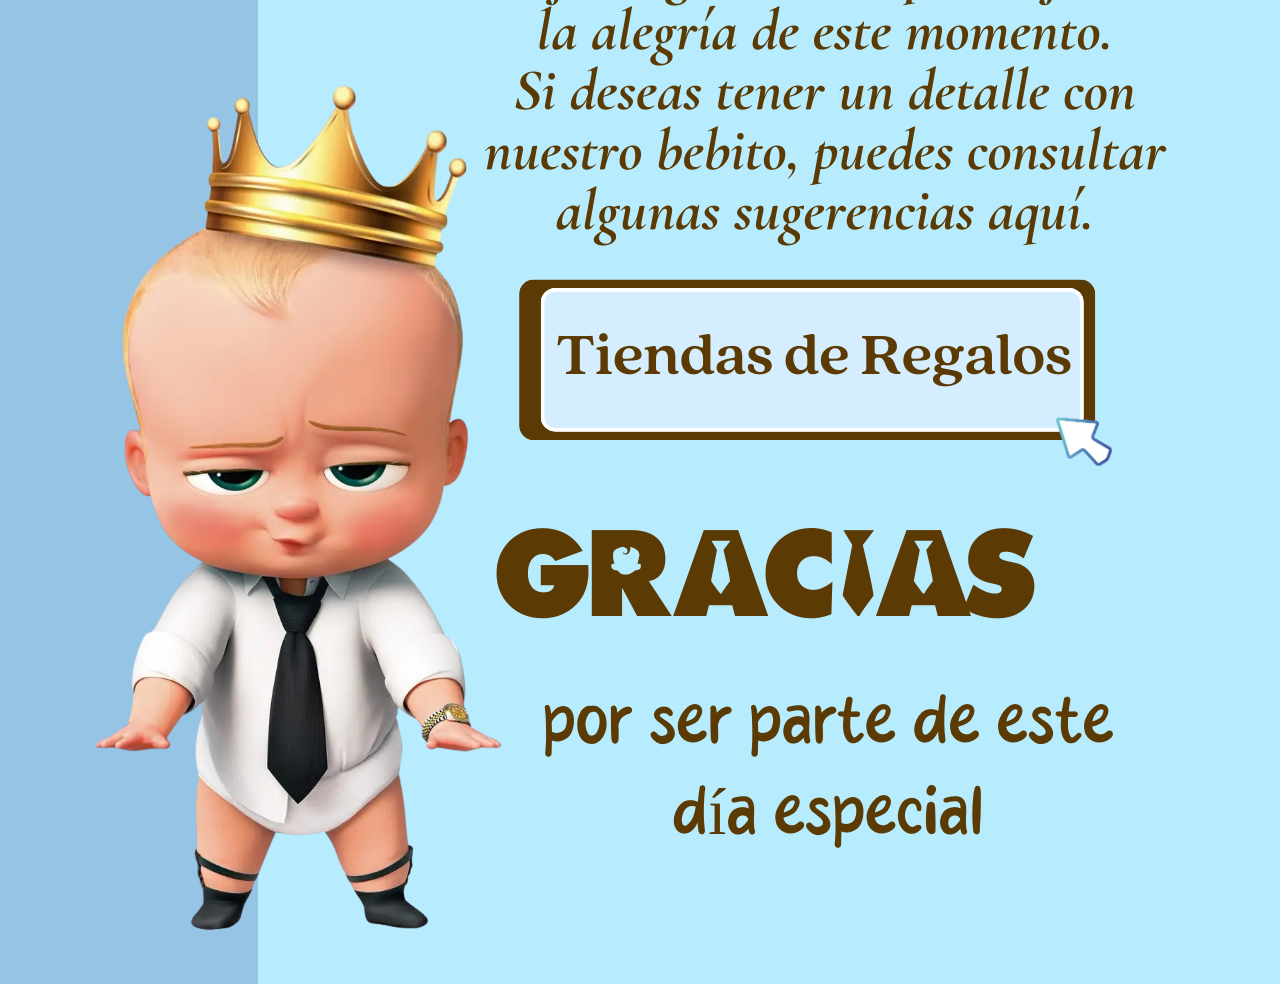
==== commit 8796ff47: "altura" ====
--- a/index.html
+++ b/index.html
@@ -346,7 +346,7 @@
 </div></div></div></div>
 <div class="DF_utQ _0xkaeQ" style="width:516.318px;height:635.468px;transform:translate(431.708px,1629.61px)"><div class="m1aeoQ" style="position:absolute;top:0px;left:0px;transform-origin:0px 0px;height:635.468px;width:516.318px;transform:scale(1)">
 <div class="hWv4NA" style="width:516.318px;height:635.468px;margin-left:0px;margin-top:0px">
-<svg class="_7KaXww"><defs><clippath id="__id317"><path d="M85.37944615384616,7.3921969230769236C98.46153846153847,2.9289747692307695 113.42473846153847,0 128.06892307692308,0C142.7136,0 156.8054153846154,2.5105526153846154 169.7915076923077,6.9737846153846155C170.0681846153846,7.113304615384616 170.34436923076925,7.113304615384616 170.62055384615385,7.252726153846154C219.38904615384618,25.105723076923077 255.30929230769232,72.24861538461539 256,127.34178461538461L256,315.0769230769231L0,315.0769230769231L0,127.4811076923077C0.6907716923076923,71.96996923076924 36.05828923076923,24.82673230769231 85.37944615384616,7.3921969230769236Z"></path></clippath></defs></svg><div class="bFnJ2A" style="clip-path:url(#__id317);transform:scale(2.01687,2.01687);transform-origin:0px 0px;width:256px;height:315.077px"><div class="_4c2rDg GxUsfw" style="transform-origin:128px 157.538px"><div class="qhHTGg" style="width:472.911px;height:315.077px;transform:translate(-160.348px,0px) translate(236.455px,157.538px) rotate(0deg) translate(-236.455px,-157.538px);transform-origin:0px 0px"><img class="_7_i_XA" draggable="false" src="assets/images/image-019-b26400c2c974.jpg"></div></div></div>
+<svg class="_7KaXww"><defs><clippath id="__id317"><path d="M85.37944615384616,7.3921969230769236C98.46153846153847,2.9289747692307695 113.42473846153847,0 128.06892307692308,0C142.7136,0 156.8054153846154,2.5105526153846154 169.7915076923077,6.9737846153846155C170.0681846153846,7.113304615384616 170.34436923076925,7.113304615384616 170.62055384615385,7.252726153846154C219.38904615384618,25.105723076923077 255.30929230769232,72.24861538461539 256,127.34178461538461L256,315.0769230769231L0,315.0769230769231L0,127.4811076923077C0.6907716923076923,71.96996923076924 36.05828923076923,24.82673230769231 85.37944615384616,7.3921969230769236Z"></path></clippath></defs></svg><div class="bFnJ2A" style="clip-path:url(#__id317);transform:scale(2.01687,2.01687);transform-origin:0px 0px;width:256px;height:315.077px"><div class="_4c2rDg GxUsfw" style="transform-origin:128px 157.538px"><div class="qhHTGg" style="width:472.911px;height:315.077px;transform:translate(-160.348px,0px) translate(236.455px,157.538px) rotate(0deg) translate(-236.455px,-157.538px);transform-origin:0px 0px"><img class="_7_i_XA" draggable="false" src="assets/images/image-019-b26400c2c974.webp"></div></div></div>
 </div>
 <div class="Pr6LEA"></div>
 </div></div>
@@ -357,7 +357,7 @@
 <div class="DF_utQ _0xkaeQ" style="width:221.519px;height:221.519px;transform:translate(579.107px,131.263px)"><div class="m1aeoQ" style="position:absolute;top:0px;left:0px;transform-origin:0px 0px;height:221.519px;width:221.519px;transform:scale(1)"><div class="hWv4NA" style="width:221.519px;height:221.519px;margin-left:0px;margin-top:0px">
 <svg class="_7KaXww"><defs><clippath id="__id323"><path d="M128,0C57.30755202165845,0 0,57.30755202165844 0,128C0,198.69244797834153 57.307552021658424,256 128,256C198.69244797834153,256 256,198.6924479783416 256,128C256,57.30755202165848 198.6924479783416,0 128,0Z"></path></clippath></defs></svg><div class="bFnJ2A" style="clip-path:url(#__id323);background:rgb(150,196,229);width:256px;height:256px;transform:scale(0.865308,0.865308);transform-origin:0px 0px"></div>
 </div></div></div>
-<div class="DF_utQ _0xkaeQ template-audio-toggle" style="width:172.838px;height:172.838px;transform:translate(603.448px,155.603px)" role="button" tabindex="0" aria-label="Reproducir musica de fondo" aria-pressed="false" data-audio-toggle data-audio-src="assets/misc/music.mp3" data-play-src="assets/images/image-020-ab6bc939aa63.png" data-pause-src="assets/images/pause.png"><div class="Zp7NQw">
+<div class="DF_utQ _0xkaeQ template-audio-toggle" style="width:172.838px;height:172.838px;transform:translate(603.448px,155.603px)" role="button" tabindex="0" aria-label="Reproducir musica de fondo" aria-pressed="false" data-audio-toggle data-audio-src="assets/misc/music.mp3" data-play-src="assets/images/image-020-ab6bc939aa63.png" data-pause-src="assets/images/pause.webp"><div class="Zp7NQw">
 <div class="a26Xuw"><div class="PcHy7w"><div class="uk_25A Ty61NA"><div class="Izwocg" style="width:172.838px;height:172.838px;transform:translate(0px,0px) rotate(0deg)"><img class="Dt3KRw" width="800" height="800" draggable="false" src="assets/images/image-020-ab6bc939aa63.png" data-audio-icon></div></div></div></div>
 <div style="position:absolute;top:0px;left:0px;transform-origin:0px 0px;height:172.838px;width:172.838px;pointer-events:none;transform:scale(1)"></div>
 </div></div>
@@ -414,7 +414,7 @@
 <svg class="_7KaXww"><defs><clippath id="__id346"><path d="M0,0L508.3811585343643,0L508.3811585343643,256L0,256Z"></path></clippath></defs></svg><div class="bFnJ2A" style="clip-path:url(#__id346);background:rgb(150,196,229);width:508.381px;height:256px;transform:scale(0.0954991,0.0954991);transform-origin:0px 0px"></div>
 </div></div></div>
 <div class="DF_utQ _0xkaeQ" style="width:1067.29px;height:787.607px;transform:translate(167.281px,3380.43px)"><div class="Zp7NQw">
-<div class="a26Xuw"><div class="PcHy7w"><div class="uk_25A Ty61NA"><div class="Izwocg" style="width:1410.64px;height:787.607px;transform:translate(-171.676px,0px) rotate(0deg)"><img class="_7_i_XA" draggable="false" src="assets/images/image-024-de4786fcab93.jpg"></div></div></div></div>
+<div class="a26Xuw"><div class="PcHy7w"><div class="uk_25A Ty61NA"><div class="Izwocg" style="width:1410.64px;height:787.607px;transform:translate(-171.676px,0px) rotate(0deg)"><img class="_7_i_XA" draggable="false" src="assets/images/image-024-de4786fcab93.webp"></div></div></div></div>
 <div style="position:absolute;top:0px;left:0px;transform-origin:0px 0px;height:787.607px;width:1067.29px;pointer-events:none;transform:scale(1)"></div>
 </div></div>
 <div class="DF_utQ _0xkaeQ" style="width:415.752px;height:482.984px;transform:translate(129.489px,3773.07px) rotate(14.785deg)"><div class="m1aeoQ" style="position:absolute;top:0px;left:0px;transform-origin:0px 0px;height:482.984px;width:415.752px;transform:scale(1)">
@@ -432,7 +432,7 @@
 </div></div></div></div>
 <div class="DF_utQ _lzXBg _0xkaeQ" style="width:795.232px;height:147.034px;transform:translate(64.186px,4614.77px)"><div class="DF_utQ" style="width:758.309px;height:110.111px;transform:translate(18.4617px,18.4617px) scale(1)"><div class="aF9o6Q _0yZ6Qg" style="writing-mode:horizontal-tb;width:766.728px;height:111.333px;transform:scale(0.989019,0.989019);transform-origin:0px 0px"><div style="transform:translate(0px,-9.33333px)"><div class="E8yZTA"><div><div lang="es-MX" class="_2UyCZQ vkN2Cw Mb8E_A e1_zQg"><p class="_28USrA AfeL7g XN6uKA _4N4NA" style="font-family:YAFrREZempQ_0,auto;--H97cbQ:93.3333px;color:rgb(133,75,40);line-height:130px;letter-spacing:0em;--gixK-A:0;text-transform:uppercase;--kJ5CrQ:0;--zPlnxA:none;list-style-type:none"><span class="a_GcMg" style="font-size:1em;font-weight:400;font-style:normal;color:rgb(133,75,40);font-kerning:none;text-decoration-line:none;text-decoration-thickness:initial;text-decoration-style:initial;letter-spacing: 0.055em;" data-editable-text="texto-002" title="Editar texto-002">Recepcion</span></p></div></div></div></div></div></div></div>
 <div style="clip-path:polygon(1168.07px 2990.07px,1351px 2990.07px,1351px 3284.7px,1168.07px 3284.7px)"><div class="DF_utQ _0xkaeQ" style="width:207.342px;height:294.625px;transform:translate(1168.07px,2990.07px)"><div class="DF_utQ" style="width:207.342px;height:294.625px"><div class="Zp7NQw">
-<div class="a26Xuw"><div class="PcHy7w"><div class="uk_25A Ty61NA"><div class="Izwocg" style="width:207.342px;height:294.625px;transform:translate(0px,0px) rotate(0deg)"><img class="_7_i_XA" draggable="false" src="assets/images/image-027-9afc0bbe2261.png"></div></div></div></div>
+<div class="a26Xuw"><div class="PcHy7w"><div class="uk_25A Ty61NA"><div class="Izwocg" style="width:207.342px;height:294.625px;transform:translate(0px,0px) rotate(0deg)"><img class="_7_i_XA" draggable="false" src="assets/images/image-027-9afc0bbe2261.webp"></div></div></div></div>
 <div style="position:absolute;top:0px;left:0px;transform-origin:0px 0px;height:294.625px;width:207.342px;pointer-events:none;transform:scale(1)"></div>
 </div></div></div></div>
 <div style="clip-path:polygon(1050.83px 1598.1px,1351px 1598.1px,1351px 2370.9px,1050.83px 2370.9px)"><div class="DF_utQ _0xkaeQ" style="width:307.661px;height:721.785px;transform:translate(1128.76px,1623.61px) rotate(-13.125deg)"><div class="DF_utQ" style="width:307.661px;height:721.785px"><div class="Zp7NQw">
@@ -444,15 +444,15 @@
 <div style="position:absolute;top:0px;left:0px;transform-origin:0px 0px;height:721.785px;width:307.661px;pointer-events:none;transform:scale(1)"></div>
 </div></div></div></div>
 <div style="clip-path:polygon(0px 853.246px,158.72px 853.246px,158.72px 1066.82px,0px 1066.82px)"><div class="DF_utQ _0xkaeQ" style="width:224.818px;height:213.577px;transform:translate(-66.098px,853.246px)"><div class="DF_utQ" style="width:224.818px;height:213.577px"><div class="Zp7NQw">
-<div class="a26Xuw"><div class="PcHy7w"><div class="uk_25A Ty61NA"><div class="Izwocg" style="width:224.818px;height:213.577px;transform:translate(-2.84217e-14px,0px) rotate(0deg)"><img class="_7_i_XA" draggable="false" src="assets/images/image-007-f203a0ee2aa5.png"></div></div></div></div>
+<div class="a26Xuw"><div class="PcHy7w"><div class="uk_25A Ty61NA"><div class="Izwocg" style="width:224.818px;height:213.577px;transform:translate(-2.84217e-14px,0px) rotate(0deg)"><img class="_7_i_XA" draggable="false" src="assets/images/image-007-f203a0ee2aa5.webp"></div></div></div></div>
 <div style="position:absolute;top:0px;left:0px;transform-origin:0px 0px;height:213.577px;width:224.818px;pointer-events:none;transform:scale(1)"></div>
 </div></div></div></div>
 <div style="clip-path:polygon(1190.12px 2427.38px,1351px 2427.38px,1351px 2640.96px,1190.12px 2640.96px)"><div class="DF_utQ _0xkaeQ" style="width:224.818px;height:213.577px;transform:translate(1190.12px,2427.38px)"><div class="DF_utQ" style="width:224.818px;height:213.577px"><div class="Zp7NQw">
-<div class="a26Xuw"><div class="PcHy7w"><div class="uk_25A Ty61NA"><div class="Izwocg" style="width:224.818px;height:213.577px;transform:translate(-2.84217e-14px,0px) rotate(0deg)"><img class="_7_i_XA" draggable="false" src="assets/images/image-007-f203a0ee2aa5.png"></div></div></div></div>
+<div class="a26Xuw"><div class="PcHy7w"><div class="uk_25A Ty61NA"><div class="Izwocg" style="width:224.818px;height:213.577px;transform:translate(-2.84217e-14px,0px) rotate(0deg)"><img class="_7_i_XA" draggable="false" src="assets/images/image-007-f203a0ee2aa5.webp"></div></div></div></div>
 <div style="position:absolute;top:0px;left:0px;transform-origin:0px 0px;height:213.577px;width:224.818px;pointer-events:none;transform:scale(1)"></div>
 </div></div></div></div>
 <div style="clip-path:polygon(7.10543e-15px 3339.94px,173.923px 3339.94px,173.923px 3553.52px,7.10543e-15px 3553.52px)"><div class="DF_utQ _0xkaeQ" style="width:224.818px;height:213.577px;transform:translate(-50.8956px,3339.94px)"><div class="DF_utQ" style="width:224.818px;height:213.577px"><div class="Zp7NQw">
-<div class="a26Xuw"><div class="PcHy7w"><div class="uk_25A Ty61NA"><div class="Izwocg" style="width:224.818px;height:213.577px;transform:translate(-2.84217e-14px,0px) rotate(0deg)"><img class="_7_i_XA" draggable="false" src="assets/images/image-007-f203a0ee2aa5.png"></div></div></div></div>
+<div class="a26Xuw"><div class="PcHy7w"><div class="uk_25A Ty61NA"><div class="Izwocg" style="width:224.818px;height:213.577px;transform:translate(-2.84217e-14px,0px) rotate(0deg)"><img class="_7_i_XA" draggable="false" src="assets/images/image-007-f203a0ee2aa5.webp"></div></div></div></div>
 <div style="position:absolute;top:0px;left:0px;transform-origin:0px 0px;height:213.577px;width:224.818px;pointer-events:none;transform:scale(1)"></div>
 </div></div></div></div>
 <div style="clip-path:polygon(4.61853e-14px 2136.68px,393.883px 2136.68px,393.883px 2413.42px,4.61853e-14px 2413.42px)"><div class="DF_utQ _0xkaeQ" style="width:420.459px;height:276.739px;transform:translate(-26.5763px,2136.68px)"><div class="DF_utQ" style="width:420.459px;height:276.739px"><div class="Zp7NQw">
@@ -481,11 +481,11 @@
 <div style="position:absolute;top:0px;left:0px;transform-origin:0px 0px;height:663.995px;width:1185.7px;pointer-events:none;transform:scale(1)"></div>
 </div></div></div></div>
 <div class="DF_utQ _0xkaeQ" style="width:705.388px;height:707.155px;transform:translate(329.622px,564.719px)"><div class="Zp7NQw">
-<div class="a26Xuw"><div class="PcHy7w"><div class="uk_25A Ty61NA"><div class="Izwocg" style="width:705.388px;height:707.155px;transform:translate(0px,0px) rotate(0deg)"><img class="_7_i_XA" draggable="false" src="assets/images/image-031-aa9caafca415.png"></div></div></div></div>
+<div class="a26Xuw"><div class="PcHy7w"><div class="uk_25A Ty61NA"><div class="Izwocg" style="width:705.388px;height:707.155px;transform:translate(0px,0px) rotate(0deg)"><img class="_7_i_XA" draggable="false" src="assets/images/image-031-aa9caafca415.webp"></div></div></div></div>
 <div style="position:absolute;top:0px;left:0px;transform-origin:0px 0px;height:707.155px;width:705.388px;pointer-events:none;transform:scale(1)"></div>
 </div></div>
 <div style="clip-path:polygon(904.487px 4581.11px,1351px 4581.11px,1351px 5253.67px,904.487px 5253.67px)"><div class="DF_utQ _0xkaeQ" style="width:470.925px;height:683.739px;transform:translate(904.487px,4581.11px)"><div class="DF_utQ" style="width:470.925px;height:683.739px"><div class="Zp7NQw">
-<div class="a26Xuw"><div class="PcHy7w"><div class="uk_25A Ty61NA"><div class="Izwocg" style="width:470.925px;height:683.739px;transform:translate(-2.84217e-14px,0px) rotate(0deg)"><img class="_7_i_XA" draggable="false" src="assets/images/image-032-88e509f8eac5.png"></div></div></div></div>
+<div class="a26Xuw"><div class="PcHy7w"><div class="uk_25A Ty61NA"><div class="Izwocg" style="width:470.925px;height:683.739px;transform:translate(-2.84217e-14px,0px) rotate(0deg)"><img class="_7_i_XA" draggable="false" src="assets/images/image-032-88e509f8eac5.webp"></div></div></div></div>
 <div style="position:absolute;top:0px;left:0px;transform-origin:0px 0px;height:683.739px;width:470.925px;pointer-events:none;transform:scale(1)"></div>
 </div></div></div></div>
 <div class="DF_utQ _0xkaeQ" style="width:280.679px;height:245.556px;transform:translate(588.571px,2597.5px)"><div class="aF9o6Q _0yZ6Qg" style="writing-mode:horizontal-tb;width:112.542px;height:98.4584px;transform:scale(2.494,2.494);transform-origin:0px 0px"><div style="transform:translate(0px,-8.27078px)"><div class="E8yZTA"><div><div lang="es-MX" class="_2UyCZQ vkN2Cw Mb8E_A e1_zQg"><p class="_28USrA AfeL7g XN6uKA _4N4NA" style="font-family:YACgEZbkUVE_0,auto;--H97cbQ:82.7078px;color:rgb(94,72,15);line-height:115px;letter-spacing:0em;--gixK-A:0;text-transform:none;--kJ5CrQ:0;--zPlnxA:none;list-style-type:none"><span class="a_GcMg" style="font-size:1em;font-weight:400;font-style:normal;color:rgb(94,72,15);font-kerning:none;text-decoration-line:none;text-decoration-thickness:initial;text-decoration-style:initial" data-editable-text="texto-005" title="Editar texto-005">23</span></p></div></div></div></div></div></div>
@@ -508,7 +508,7 @@
 </div></div>
 </div></div></div>
 <div class="QhExXw pKfnlA" style="width:1351px;height:5253.67px;margin:0px"></div>
-</div></div></div></div></div></div></section><section id="PB55xh5Y0d5c6Fv7" class="rGeu6w" data-scroll-ready="true" style="background-color:rgb(255,255,255)"><div><div class="_8jGYJw" style="width:1351px;height:3141.12px"><div class="fMSICA h517IA" aria-hidden="false"><div class="_5yhCRQ"><div class="onhyOQ" style="width:1351px;height:3141.12px;align-items:center"><div class="twbtjQ">
+</div></div></div></div></div></div></section><section id="PB55xh5Y0d5c6Fv7" class="rGeu6w" data-scroll-ready="true" style="background-color:rgb(255,255,255)"><div><div class="_8jGYJw" style="width:1351px;height:2541.12px"><div class="fMSICA h517IA" aria-hidden="false"><div class="_5yhCRQ"><div class="onhyOQ" style="width:1351px;height:3141.12px;align-items:center"><div class="twbtjQ">
 <div class="GDnEHQ" style="width:1351px;height:3141.12px;background-color:rgb(255,255,255)"><div class="o2Yl2g"><div class="_mXnjA" lang="es-MX" style="width:1351px;height:3141.12px">
 <div class="_6t4CHA"><div class="a26Xuw">
 <div class="fbzKiw" style="background:rgb(255,255,255)"></div>
@@ -586,7 +586,7 @@
 <div style="position:absolute;top:0px;left:0px;transform-origin:0px 0px;height:166.585px;width:161.588px;pointer-events:none;transform:scale(1)"></div>
 </div></div>
 <div style="clip-path:polygon(-5.68434e-14px 1878.83px,196.461px 1878.83px,196.461px 2241.39px,-5.68434e-14px 2241.39px)"><div class="DF_utQ _0xkaeQ" style="width:163.172px;height:324.721px;transform:translate(26.8603px,1247.75px) rotate(22.7445deg)"><div class="DF_utQ" style="width:163.172px;height:324.721px"><div class="Zp7NQw">
-<div class="a26Xuw"><div class="PcHy7w"><div class="uk_25A Ty61NA"><div class="Izwocg" style="width:163.172px;height:324.721px;transform:translate(0px,0px) rotate(0deg)"><img class="_7_i_XA" draggable="false" src="assets/images/image-038-13f1eedae166.png"></div></div></div></div>
+<div class="a26Xuw"><div class="PcHy7w"><div class="uk_25A Ty61NA"><div class="Izwocg" style="width:163.172px;height:324.721px;transform:translate(0px,0px) rotate(0deg)"><img class="_7_i_XA" draggable="false" src="assets/images/image-038-13f1eedae166.webp"></div></div></div></div>
 <div style="position:absolute;top:0px;left:0px;transform-origin:0px 0px;height:324.721px;width:163.172px;pointer-events:none;transform:scale(1)"></div>
 </div></div></div></div>
 <div style="clip-path:polygon(8.52651e-14px 259.548px,281.068px 259.548px,281.068px 1042.18px,8.52651e-14px 1042.18px)"><div class="DF_utQ _0xkaeQ" style="width:307.661px;height:721.785px;transform:translate(-85.725px,289.971px) rotate(19.0034deg)"><div class="DF_utQ" style="width:307.661px;height:721.785px"><div class="Zp7NQw">
@@ -603,7 +603,7 @@
 <div style="position:absolute;top:0px;left:0px;transform-origin:0px 0px;height:721.785px;width:307.661px;pointer-events:none;transform:scale(1)"></div>
 </div></div></div></div>
 <div style="overflow:visible" data-template-adjusted="image-040-unclipped"><div class="DF_utQ _0xkaeQ" style="width:548.579px;height:931.769px;transform:translate(40px,1573.59px)"><div class="DF_utQ" style="width:548.579px;height:931.769px"><div class="Zp7NQw">
-<div class="a26Xuw"><div class="PcHy7w"><div class="uk_25A Ty61NA"><div class="Izwocg" style="width:548.579px;height:931.769px;transform:translate(0px,0px) rotate(0deg)"><img class="_7_i_XA" draggable="false" src="assets/images/image-040-075ce237b2af.png"></div></div></div></div>
+<div class="a26Xuw"><div class="PcHy7w"><div class="uk_25A Ty61NA"><div class="Izwocg" style="width:548.579px;height:931.769px;transform:translate(0px,0px) rotate(0deg)"><img class="_7_i_XA" draggable="false" src="assets/images/image-040-075ce237b2af.webp"></div></div></div></div>
 <div style="position:absolute;top:0px;left:0px;transform-origin:0px 0px;height:931.769px;width:548.579px;pointer-events:none;transform:scale(1)"></div>
 </div></div></div></div>
 <div class="DF_utQ _0xkaeQ" style="width:682.735px;height:179.89px;transform:translate(532.697px,2223.45px)"><div class="aF9o6Q _0yZ6Qg" style="writing-mode:horizontal-tb;width:690.316px;height:181.888px;transform:scale(0.989019,0.989019);transform-origin:0px 0px"><div style="transform:translate(0px,-7.06398px)"><div class="E8yZTA"><div><div lang="es-MX" class="_2UyCZQ vkN2Cw Mb8E_A e1_zQg"><p class="_28USrA AfeL7g XN6uKA _4N4NA" style="font-family:YAGT-Pd1tKk_0,auto;--H97cbQ:70.6398px;color:rgb(91,58,4);line-height:98px;letter-spacing:0em;--gixK-A:0;text-transform:none;--kJ5CrQ:0;--zPlnxA:none;list-style-type:none"><span class="a_GcMg" style="font-size:1em;font-weight:400;font-style:normal;color:rgb(91,58,4);font-kerning:none;text-decoration-line:none;text-decoration-thickness:initial;text-decoration-style:initial" data-editable-text="texto-017" title="Editar texto-017">por ser parte de este<br>día especial</span></p></div></div></div></div></div></div>
--- a/assets/css/styles.css
+++ b/assets/css/styles.css
@@ -380,6 +380,22 @@
     bottom: max(16px, env(safe-area-inset-bottom));
     right: max(16px, env(safe-area-inset-right));
   }
+
+  @media (max-width: 480px) {
+    [data-editable-text="texto-011"] {
+      display: inline-block !important;
+      font-size: 0.94em !important;
+      line-height: 0.92 !important;
+      transform: translateY(-0.08em);
+    }
+
+    [data-editable-text="texto-016"] {
+      display: inline-block !important;
+      font-size: 0.88em !important;
+      line-height: 0.9 !important;
+      transform: translateY(-0.18em);
+    }
+  }
 }
 
 @media (max-width: 768px) {
